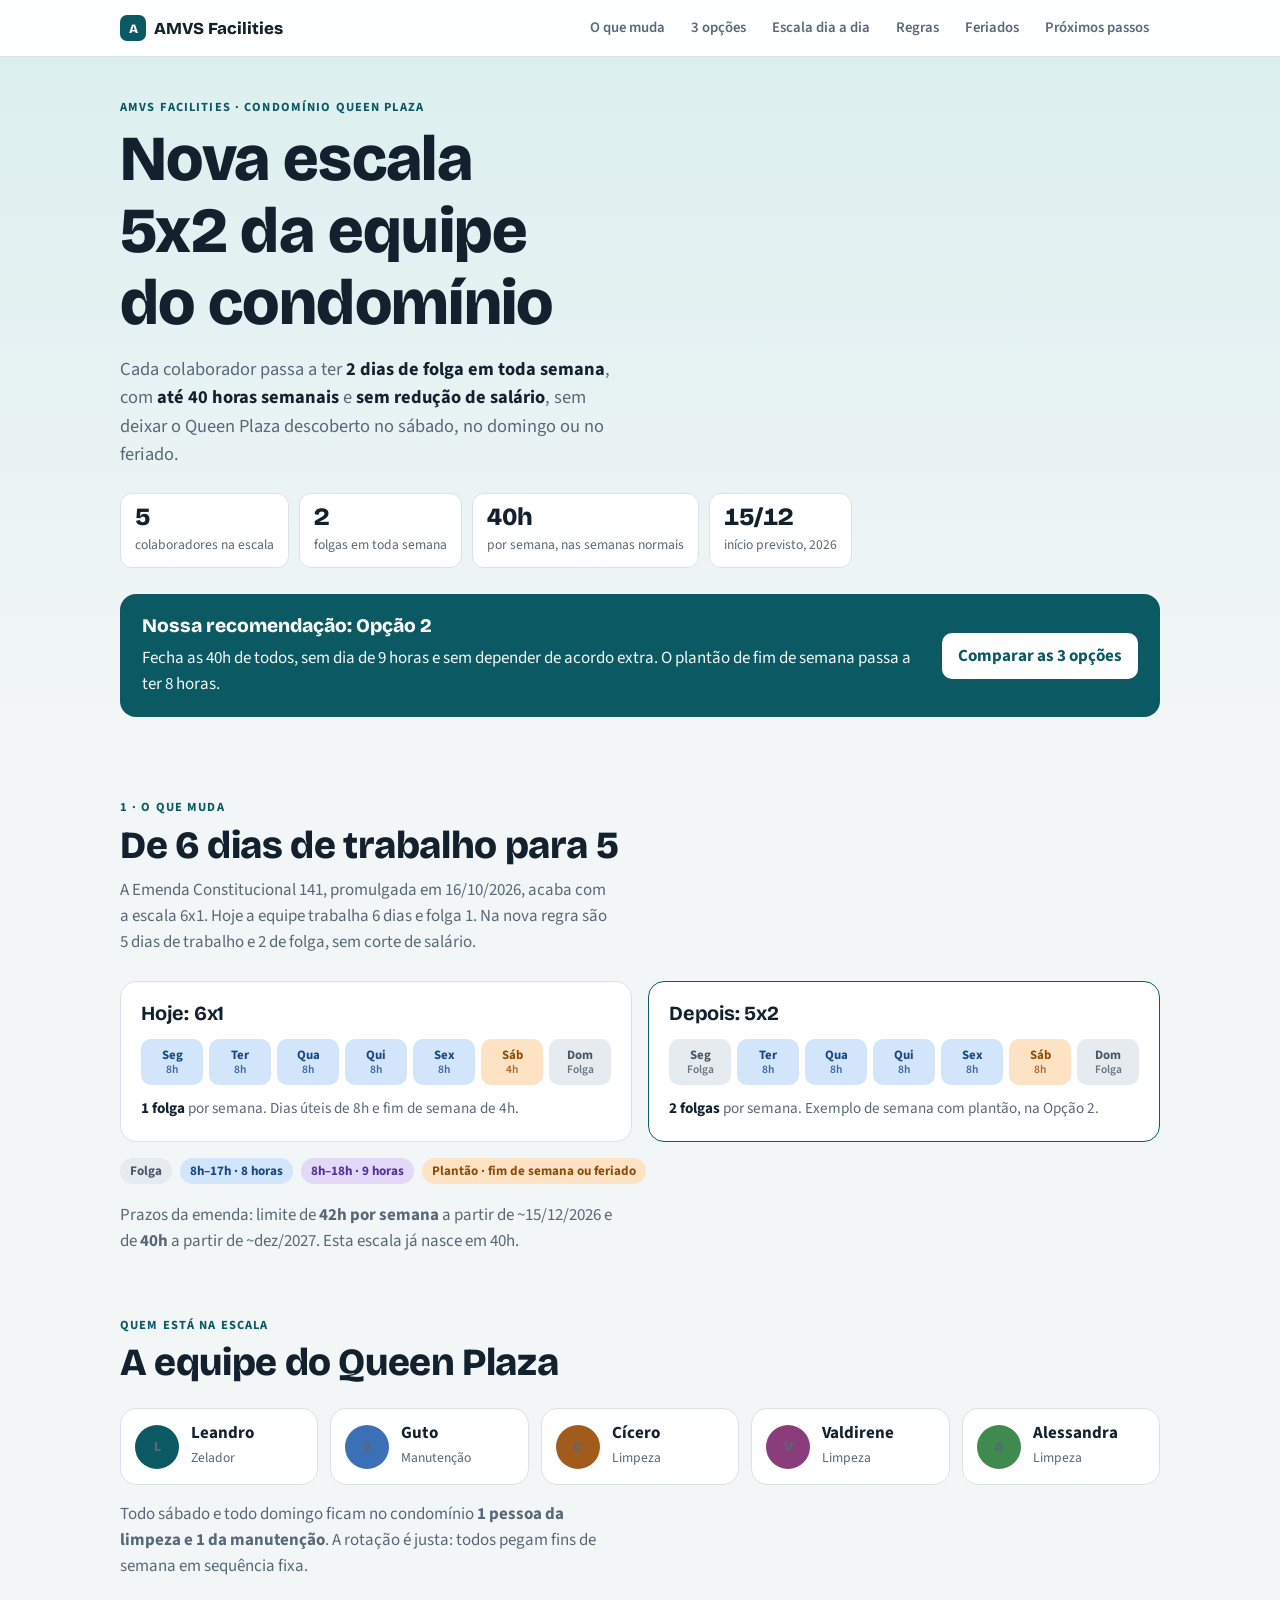
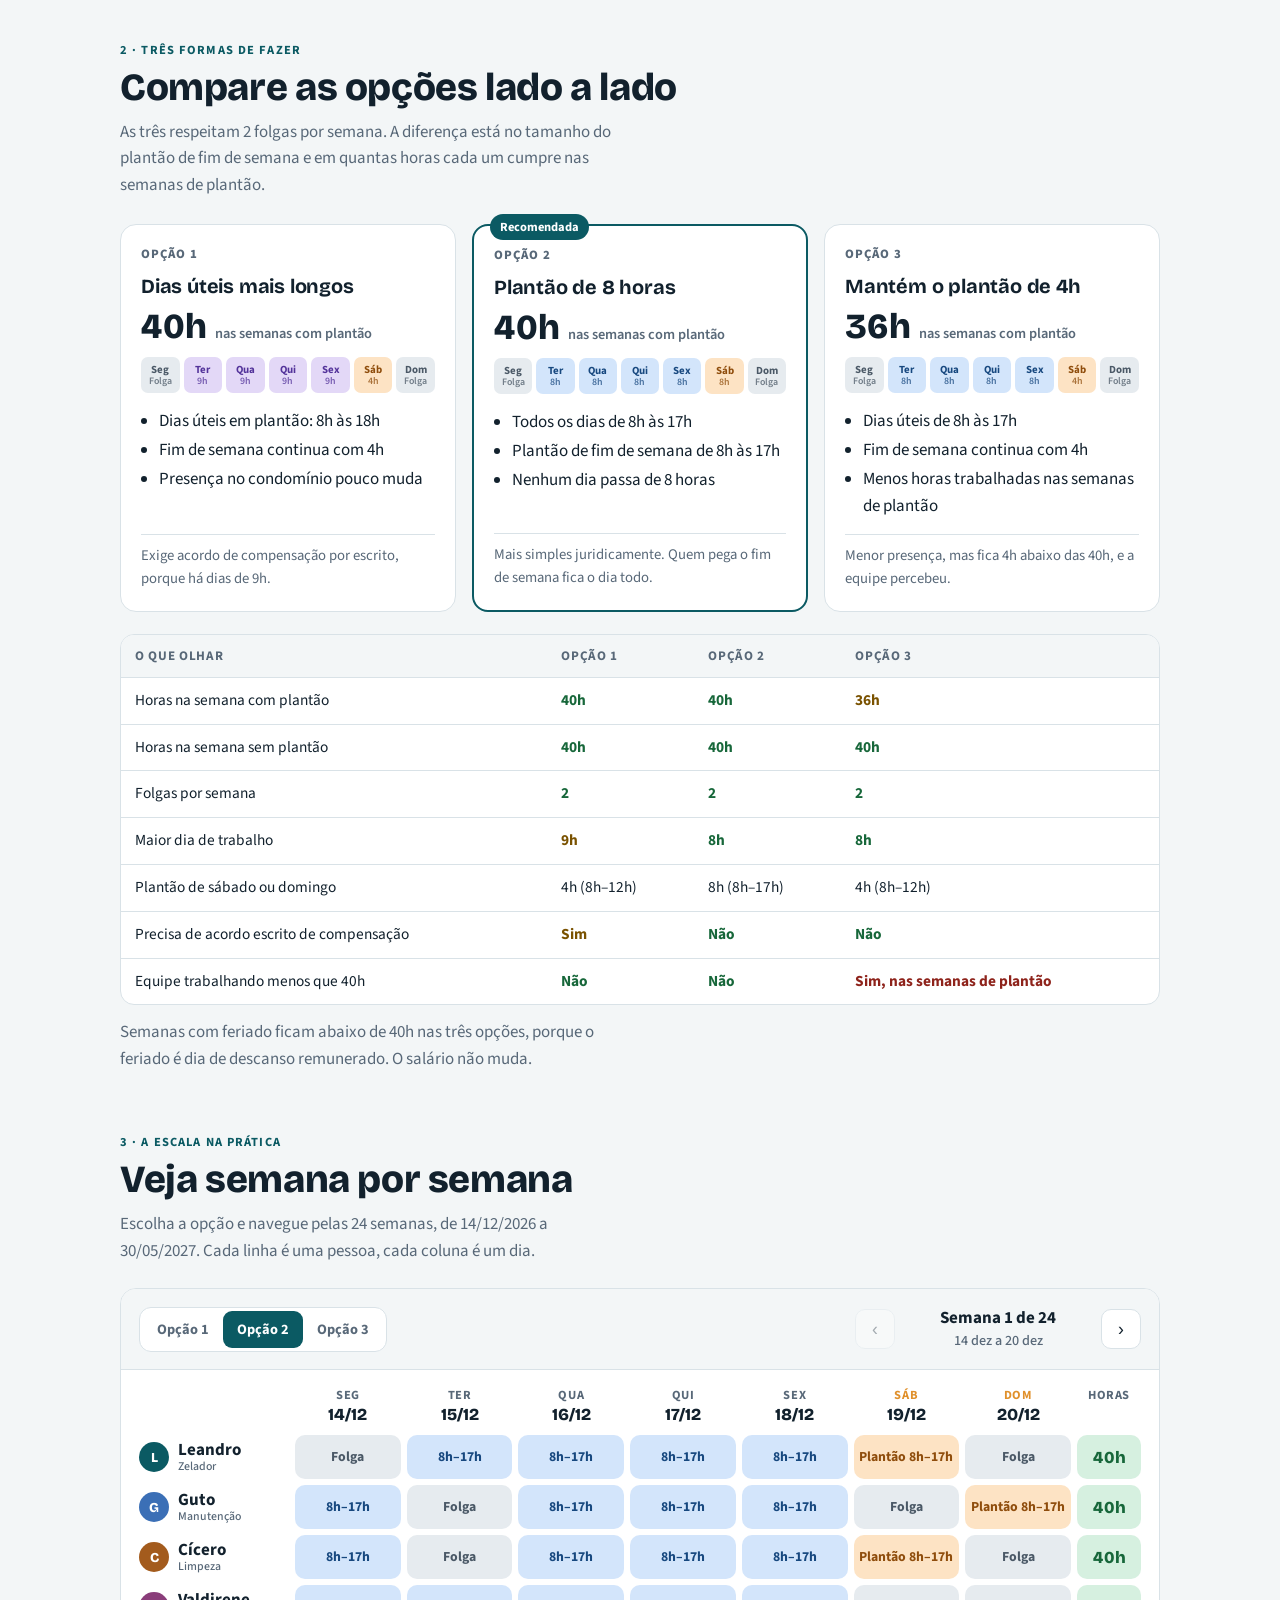
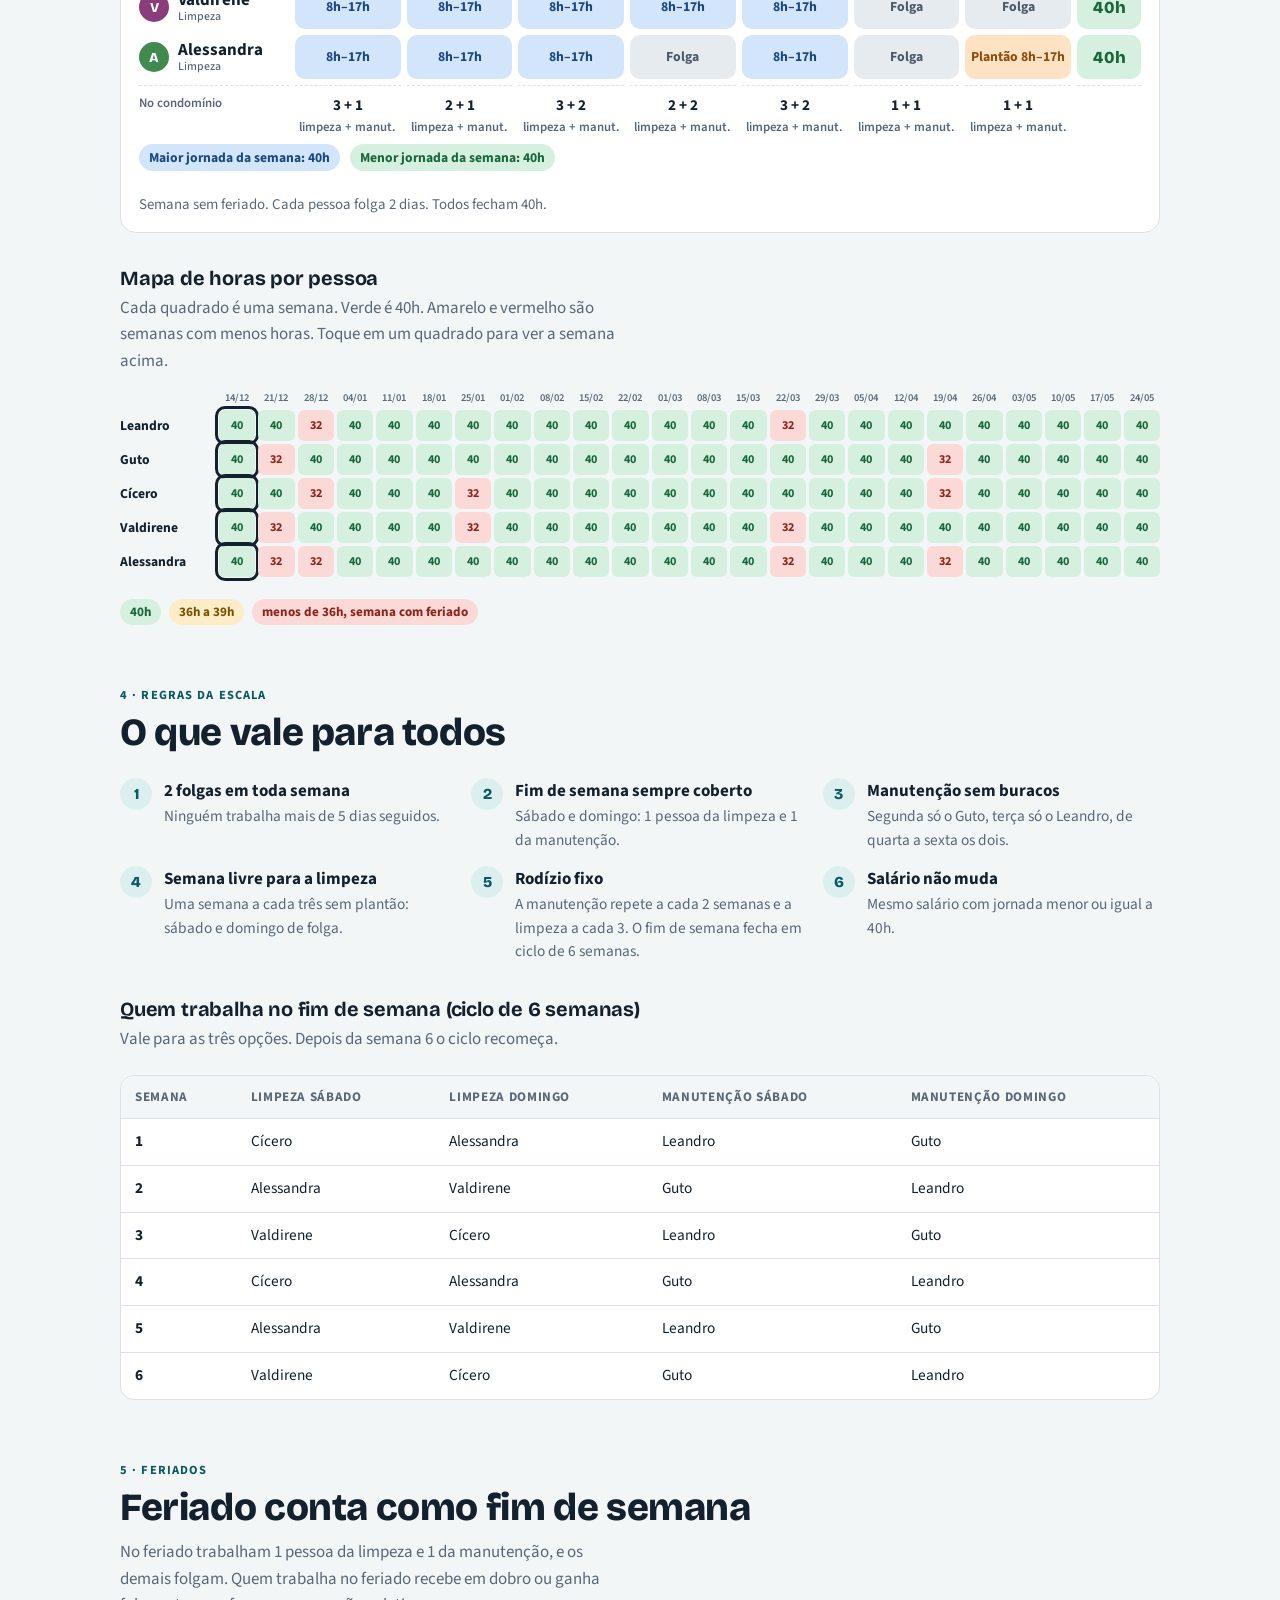
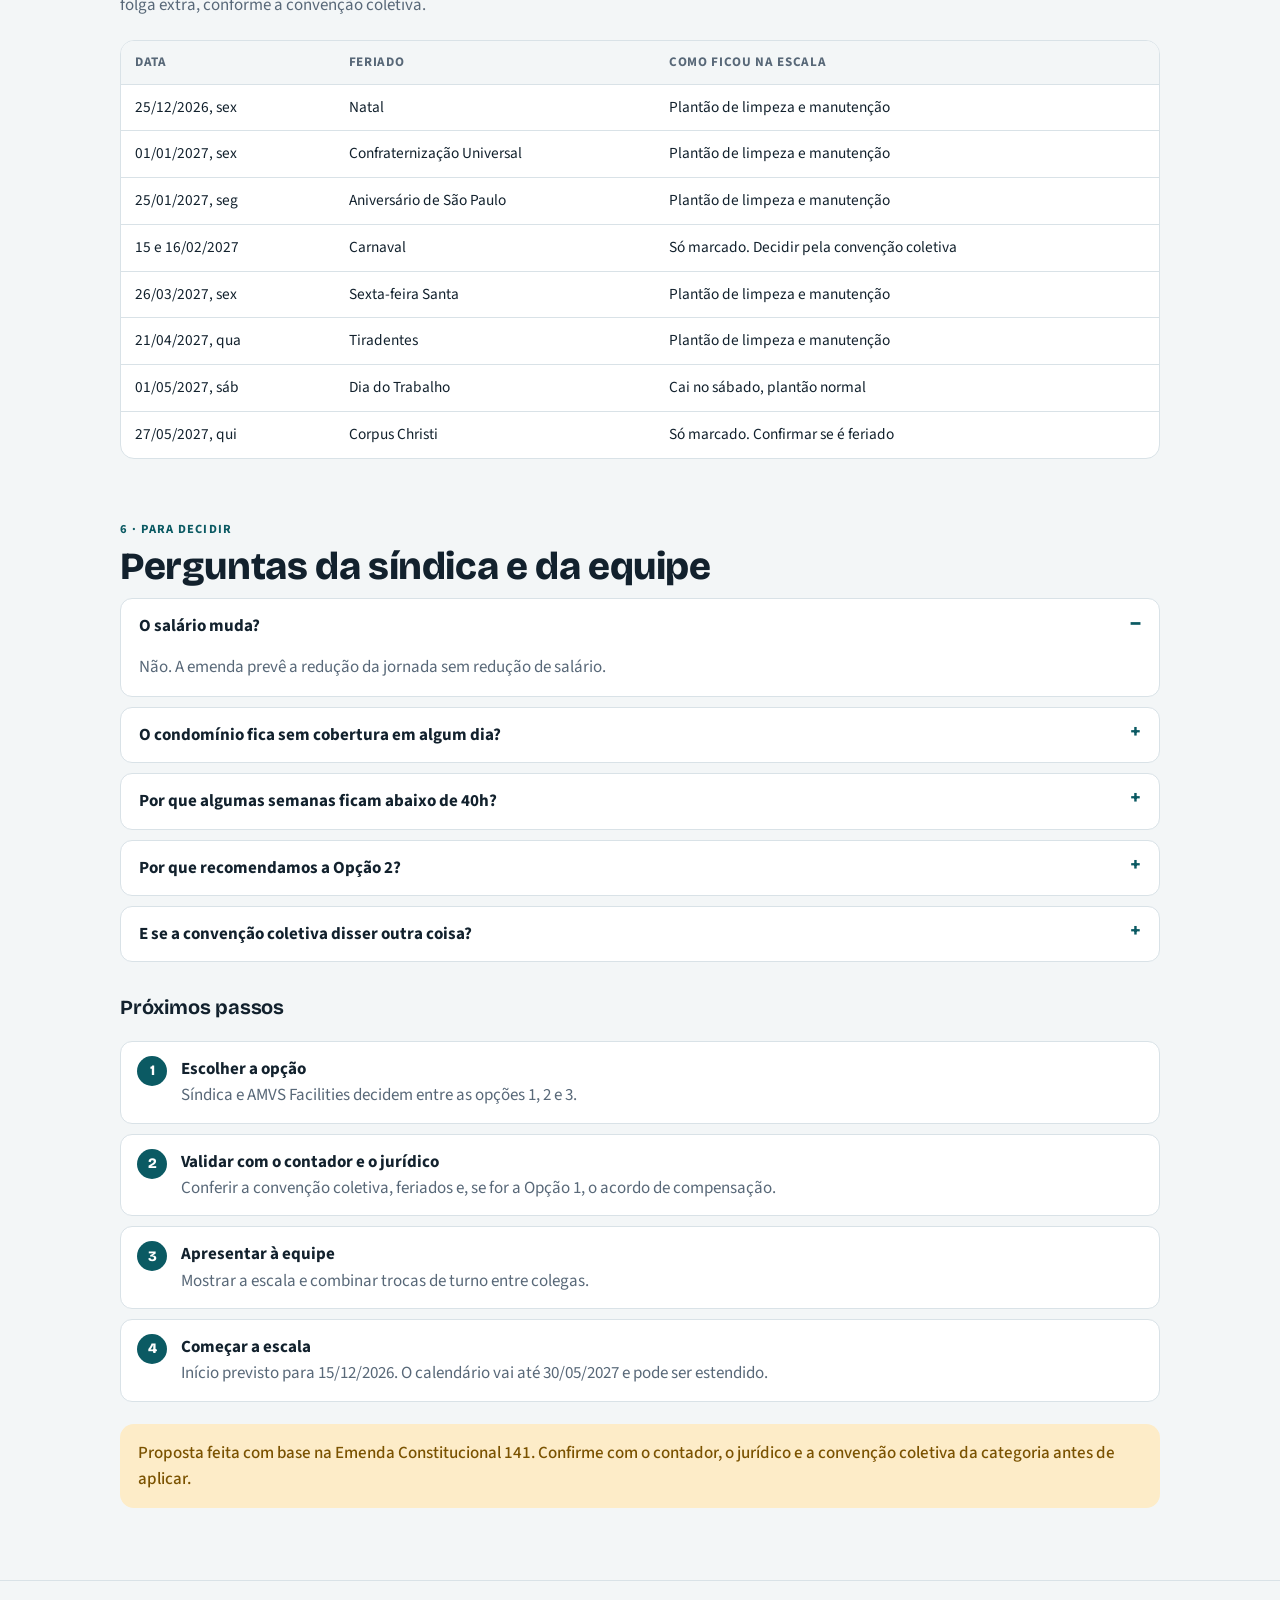
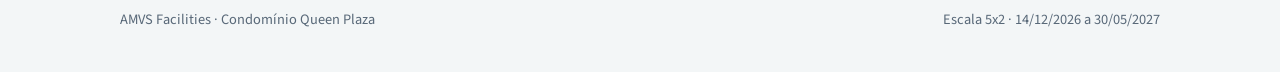
==== index.html @ 16a9b493 "Adiciona site da escala 5x2 do Queen Plaza Site estático com comparativo das 3 opções, calendário se" ====
<!DOCTYPE html>
<html lang="pt-BR">
<head>
<meta charset="utf-8">
<meta name="viewport" content="width=device-width, initial-scale=1">
<title>Escala 5x2 Queen Plaza</title>
<link rel="preconnect" href="https://fonts.googleapis.com">
<link rel="preconnect" href="https://fonts.gstatic.com" crossorigin>
<link href="https://fonts.googleapis.com/css2?family=Bricolage+Grotesque:opsz,wght@12..96,500;12..96,700;12..96,800&family=Source+Sans+3:wght@400;500;600;700&display=swap" rel="stylesheet">
<style>
/* Layout: faixa de navegação fixa, seções em coluna única de leitura (máx. 1080px), explorador de escala em grade rolável. Marca AMVS em verde-petróleo, turnos com cores próprias. */
:root{
  --bg:#f3f6f7; --surface:#ffffff; --ink:#12212d; --muted:#586878; --line:#d9e2e7;
  --brand:#0b5a63; --brand-ink:#ffffff; --brand-soft:#dcefef; --accent:#e0902b;
  --folga-bg:#e6ebef; --folga-fg:#4a5866;
  --n8-bg:#d3e5fb; --n8-fg:#17487f;
  --n9-bg:#e3d8f7; --n9-fg:#53339a;
  --w4-bg:#fde3c4; --w4-fg:#8f4d0c;
  --good-bg:#d6f0e0; --good-fg:#17673a; --warn-bg:#fdecc8; --warn-fg:#7a5200; --bad-bg:#fbd9d6; --bad-fg:#8e231b;
  --font-d:'Bricolage Grotesque',system-ui,sans-serif; --font-b:'Source Sans 3',system-ui,sans-serif;
  color-scheme:light;
}
@media (prefers-color-scheme:dark){:root:not([data-theme="light"]){
  --bg:#0c1820; --surface:#13242e; --ink:#e8f0f3; --muted:#9db0bc; --line:#26404d;
  --brand:#4fb8bf; --brand-ink:#08222a; --brand-soft:#17383f; --accent:#f0a64a;
  --folga-bg:#26343e; --folga-fg:#b4c2cc;
  --n8-bg:#17365a; --n8-fg:#b9d7fb;
  --n9-bg:#35275f; --n9-fg:#d6c8f7;
  --w4-bg:#5a3710; --w4-fg:#fcd9aa;
  --good-bg:#14452b; --good-fg:#a9e6c1; --warn-bg:#55410b; --warn-fg:#fbdf9b; --bad-bg:#5a1e19; --bad-fg:#f8c3be;
  color-scheme:dark;}}
:root[data-theme="dark"]{
  --bg:#0c1820; --surface:#13242e; --ink:#e8f0f3; --muted:#9db0bc; --line:#26404d;
  --brand:#4fb8bf; --brand-ink:#08222a; --brand-soft:#17383f; --accent:#f0a64a;
  --folga-bg:#26343e; --folga-fg:#b4c2cc;
  --n8-bg:#17365a; --n8-fg:#b9d7fb;
  --n9-bg:#35275f; --n9-fg:#d6c8f7;
  --w4-bg:#5a3710; --w4-fg:#fcd9aa;
  --good-bg:#14452b; --good-fg:#a9e6c1; --warn-bg:#55410b; --warn-fg:#fbdf9b; --bad-bg:#5a1e19; --bad-fg:#f8c3be;
  color-scheme:dark;}
*{box-sizing:border-box}
html{scroll-behavior:smooth;scroll-padding-top:64px}
body{margin:0;background:var(--bg);color:var(--ink);font:17px/1.55 var(--font-b);-webkit-text-size-adjust:100%}
h1,h2,h3{font-family:var(--font-d);line-height:1.12;margin:0;text-wrap:balance;letter-spacing:-.01em}
h2{font-size:clamp(1.7rem,4.2vw,2.4rem);font-weight:800}
h3{font-size:1.25rem;font-weight:700}
p{margin:0}
a{color:var(--brand)}
.wrap{max-width:1080px;margin:0 auto;padding:0 20px}
section{padding:56px 0 8px}
.lead{color:var(--muted);max-width:62ch;margin-top:10px;font-size:1.06rem}
.eyebrow{font:700 .78rem/1 var(--font-b);letter-spacing:.09em;text-transform:uppercase;color:var(--brand);margin-bottom:10px}
:focus-visible{outline:3px solid var(--accent);outline-offset:2px;border-radius:6px}

/* nav */
.nav{position:sticky;top:0;z-index:20;background:color-mix(in srgb,var(--surface) 92%,transparent);backdrop-filter:blur(8px);border-bottom:1px solid var(--line)}
.nav .wrap{display:flex;align-items:center;gap:18px;height:56px}
.brand{font:800 1.05rem var(--font-d);white-space:nowrap;display:flex;align-items:center;gap:8px}
.brand i{width:26px;height:26px;border-radius:7px;background:var(--brand);color:var(--brand-ink);display:grid;place-items:center;font:800 .8rem var(--font-d);font-style:normal}
.nav ul{display:flex;gap:4px;list-style:none;margin:0 0 0 auto;padding:0;overflow-x:auto;scrollbar-width:none}
.nav ul::-webkit-scrollbar{display:none}
.nav li a{display:block;padding:8px 11px;border-radius:8px;text-decoration:none;color:var(--muted);font-weight:600;font-size:.92rem;white-space:nowrap}
.nav li a:hover{background:var(--brand-soft);color:var(--brand)}

/* hero */
.hero{padding:44px 0 28px;background:linear-gradient(180deg,var(--brand-soft),transparent)}
.hero h1{font-size:clamp(2.2rem,6.4vw,4rem);font-weight:800;max-width:16ch}
.hero .sub{font-size:1.15rem;color:var(--muted);max-width:56ch;margin-top:16px}
.hero .sub b{color:var(--ink)}
.chips{display:flex;flex-wrap:wrap;gap:10px;margin-top:24px}
.chip{background:var(--surface);border:1px solid var(--line);border-radius:12px;padding:10px 14px;min-width:132px}
.chip b{display:block;font:800 1.55rem/1.1 var(--font-d);font-variant-numeric:tabular-nums}
.chip span{font-size:.85rem;color:var(--muted)}
.reco{margin-top:26px;background:var(--brand);color:var(--brand-ink);border-radius:16px;padding:20px 22px;display:flex;gap:16px;align-items:center;flex-wrap:wrap}
.reco b{font:800 1.2rem var(--font-d)}
.reco p{flex:1 1 280px;opacity:.95}
.reco a{background:var(--brand-ink);color:var(--brand);text-decoration:none;font-weight:700;padding:10px 16px;border-radius:10px}

/* cards & pills */
.card{background:var(--surface);border:1px solid var(--line);border-radius:16px;padding:20px}
.pill{display:inline-flex;align-items:center;gap:6px;border-radius:999px;padding:3px 10px;font-weight:700;font-size:.82rem;white-space:nowrap}
.s-folga{background:var(--folga-bg);color:var(--folga-fg)}
.s-n8{background:var(--n8-bg);color:var(--n8-fg)}
.s-n9{background:var(--n9-bg);color:var(--n9-fg)}
.s-w4{background:var(--w4-bg);color:var(--w4-fg)}
.legend{display:flex;flex-wrap:wrap;gap:8px;margin-top:16px}

/* before / after */
.ba{display:grid;grid-template-columns:1fr 1fr;gap:16px;margin-top:26px}
.week{display:grid;grid-template-columns:repeat(7,1fr);gap:6px;margin-top:14px}
.day{border-radius:10px;padding:8px 2px;text-align:center;font-size:.8rem;font-weight:700;line-height:1.25}
.day small{display:block;font-weight:600;opacity:.8;font-size:.72rem}
.ba .total{margin-top:12px;color:var(--muted);font-size:.95rem}
.ba .total b{color:var(--ink)}

/* team */
.team{display:grid;grid-template-columns:repeat(auto-fit,minmax(170px,1fr));gap:12px;margin-top:24px}
.person{display:flex;gap:12px;align-items:center;padding:14px}
.av{width:44px;height:44px;border-radius:50%;display:grid;place-items:center;font:800 1.1rem var(--font-d);color:#fff;flex:none}
.person b{display:block;line-height:1.2}
.person span{font-size:.85rem;color:var(--muted)}

/* options */
.opts{display:grid;grid-template-columns:repeat(3,1fr);gap:16px;margin-top:26px}
.opt{display:flex;flex-direction:column;gap:12px;position:relative}
.opt.rec{border:2px solid var(--brand)}
.tag{position:absolute;top:-12px;left:16px;background:var(--brand);color:var(--brand-ink);font:700 .78rem var(--font-b);padding:4px 10px;border-radius:999px}
.opt .num{font:800 .8rem var(--font-b);color:var(--muted);letter-spacing:.08em;text-transform:uppercase}
.opt .hrs{font:800 2.2rem/1 var(--font-d);font-variant-numeric:tabular-nums}
.opt .hrs small{font:600 .9rem var(--font-b);color:var(--muted)}
.mini{display:grid;grid-template-columns:repeat(7,1fr);gap:4px}
.mini div{border-radius:7px;padding:6px 0 5px;text-align:center;font-size:.68rem;font-weight:700;line-height:1.2}
.mini small{display:block;font-size:.62rem;opacity:.75;font-weight:600}
.opt ul{margin:0;padding-left:18px;color:var(--ink)}
.opt li{margin:3px 0}
.opt .why{color:var(--muted);font-size:.92rem;margin-top:auto;border-top:1px solid var(--line);padding-top:10px}
.tablewrap{overflow-x:auto;margin-top:22px;border:1px solid var(--line);border-radius:14px;background:var(--surface)}
table{border-collapse:collapse;width:100%;min-width:640px;font-size:.96rem}
th,td{padding:11px 14px;text-align:left;border-bottom:1px solid var(--line);vertical-align:top}
tr:last-child td{border-bottom:0}
th{font-size:.82rem;text-transform:uppercase;letter-spacing:.05em;color:var(--muted);background:var(--bg)}
td.y{color:var(--good-fg);font-weight:700}
td.n{color:var(--bad-fg);font-weight:700}
td.w{color:var(--warn-fg);font-weight:700}

/* explorer */
.explorer{margin-top:24px;padding:0;overflow:hidden}
.ex-head{display:flex;flex-wrap:wrap;gap:14px;align-items:center;padding:16px 18px;border-bottom:1px solid var(--line);background:var(--bg)}
.seg{display:inline-flex;background:var(--surface);border:1px solid var(--line);border-radius:12px;padding:3px}
.seg button{font:700 .9rem var(--font-b);border:0;background:transparent;color:var(--muted);padding:8px 14px;border-radius:9px;cursor:pointer}
.seg button[aria-pressed="true"]{background:var(--brand);color:var(--brand-ink)}
.weeknav{display:flex;align-items:center;gap:8px;margin-left:auto}
.weeknav button{width:40px;height:40px;border-radius:10px;border:1px solid var(--line);background:var(--surface);color:var(--ink);font-size:1.1rem;cursor:pointer}
.weeknav button:disabled{opacity:.35;cursor:default}
.weeknav .wl{min-width:190px;text-align:center;font-weight:700;font-variant-numeric:tabular-nums}
.weeknav .wl small{display:block;font-weight:500;color:var(--muted)}
.gridscroll{overflow-x:auto;padding:16px 18px 6px}
.sched{display:grid;grid-template-columns:150px repeat(7,minmax(86px,1fr)) 64px;gap:6px;min-width:860px;align-items:stretch}
.sched .hd{font:700 .78rem var(--font-b);color:var(--muted);text-align:center;text-transform:uppercase;letter-spacing:.05em;padding-bottom:4px}
.sched .hd b{display:block;font:800 1.05rem var(--font-d);color:var(--ink);letter-spacing:0;text-transform:none}
.sched .hd.we{color:var(--accent)}
.sched .nm{display:flex;align-items:center;gap:9px;font-weight:700;line-height:1.15}
.sched .nm .av{width:30px;height:30px;font-size:.85rem}
.sched .nm small{display:block;font-weight:500;color:var(--muted);font-size:.74rem}
.cell{border-radius:10px;display:grid;place-items:center;padding:9px 4px;font-weight:700;font-size:.86rem;text-align:center;min-height:44px}
.cell small{display:block;font-weight:600;opacity:.8;font-size:.7rem}
.tot{display:grid;place-items:center;border-radius:10px;font:800 1.05rem var(--font-d);font-variant-numeric:tabular-nums}
.tot.ok{background:var(--good-bg);color:var(--good-fg)}
.tot.mid{background:var(--warn-bg);color:var(--warn-fg)}
.tot.low{background:var(--bad-bg);color:var(--bad-fg)}
.sched .cov{font-size:.8rem;color:var(--muted);text-align:center;font-weight:600;border-top:1px dashed var(--line);padding-top:8px}
.sched .cov b{display:block;color:var(--ink);font-size:.95rem}
.ex-note{padding:6px 18px 16px;color:var(--muted);font-size:.93rem;min-height:44px}
.ex-note b{color:var(--ink)}
.ex-sum{display:flex;flex-wrap:wrap;gap:10px;padding:0 18px 16px}
.ex-sum .pill{font-size:.85rem}

/* heatmap */
.heat{overflow-x:auto;margin-top:18px;padding-bottom:6px}
.hm{display:grid;grid-template-columns:96px repeat(24,minmax(30px,1fr));gap:3px;min-width:860px}
.hm .l{font-weight:700;font-size:.85rem;display:flex;align-items:center}
.hm .wk{font-size:.66rem;color:var(--muted);text-align:center;font-weight:600;line-height:1.1;padding-bottom:3px}
.hm button{border:0;border-radius:6px;padding:7px 0;font:700 .76rem var(--font-b);font-variant-numeric:tabular-nums;cursor:pointer}
.hm button.sel{outline:3px solid var(--ink);outline-offset:1px}
.hm .ok{background:var(--good-bg);color:var(--good-fg)}
.hm .mid{background:var(--warn-bg);color:var(--warn-fg)}
.hm .low{background:var(--bad-bg);color:var(--bad-fg)}

/* weekend rotation */
.rot{display:grid;grid-template-columns:repeat(auto-fit,minmax(260px,1fr));gap:16px;margin-top:24px}
.rules{display:grid;grid-template-columns:repeat(auto-fit,minmax(250px,1fr));gap:14px;margin-top:24px}
.rule{display:flex;gap:12px}
.rule .n{flex:none;width:32px;height:32px;border-radius:50%;background:var(--brand-soft);color:var(--brand);display:grid;place-items:center;font:800 .95rem var(--font-d)}
.rule p{color:var(--muted);font-size:.96rem}
.rule b{display:block;color:var(--ink)}

/* faq */
details{background:var(--surface);border:1px solid var(--line);border-radius:12px;padding:0;margin-top:10px}
summary{cursor:pointer;font-weight:700;padding:14px 18px;list-style:none;display:flex;justify-content:space-between;gap:12px}
summary::after{content:'+';font:700 1.3rem/1 var(--font-d);color:var(--brand)}
details[open] summary::after{content:'–'}
details p{padding:0 18px 16px;color:var(--muted)}
.steps{counter-reset:s;display:grid;gap:10px;margin-top:22px;padding:0;list-style:none}
.steps li{counter-increment:s;display:flex;gap:14px;align-items:flex-start;background:var(--surface);border:1px solid var(--line);border-radius:12px;padding:14px 16px}
.steps li::before{content:counter(s);flex:none;width:30px;height:30px;border-radius:50%;background:var(--brand);color:var(--brand-ink);display:grid;place-items:center;font:800 .9rem var(--font-d)}
.warnbox{margin-top:22px;background:var(--warn-bg);color:var(--warn-fg);border-radius:14px;padding:16px 18px;font-weight:500}
footer{margin-top:64px;padding:28px 0 40px;border-top:1px solid var(--line);color:var(--muted);font-size:.9rem}
footer .wrap{display:flex;justify-content:space-between;gap:12px;flex-wrap:wrap}

@media (max-width:820px){
  .opts{grid-template-columns:1fr}
  .ba{grid-template-columns:1fr}
  .weeknav{margin-left:0;width:100%;justify-content:space-between}
  .nav ul{margin-left:0}
  .brand span{display:none}
}
@media (prefers-reduced-motion:reduce){html{scroll-behavior:auto}}
</style>
</head>
<body>

<nav class="nav" aria-label="Seções">
  <div class="wrap">
    <div class="brand"><i>A</i><span>AMVS Facilities</span></div>
    <ul>
      <li><a href="#mudanca">O que muda</a></li>
      <li><a href="#opcoes">3 opções</a></li>
      <li><a href="#escala">Escala dia a dia</a></li>
      <li><a href="#regras">Regras</a></li>
      <li><a href="#feriados">Feriados</a></li>
      <li><a href="#proximos">Próximos passos</a></li>
    </ul>
  </div>
</nav>

<header class="hero">
  <div class="wrap">
    <div class="eyebrow">AMVS Facilities · Condomínio Queen Plaza</div>
    <h1>Nova escala 5x2 da equipe do condomínio</h1>
    <p class="sub">Cada colaborador passa a ter <b>2 dias de folga em toda semana</b>, com <b>até 40 horas semanais</b> e <b>sem redução de salário</b>, sem deixar o Queen Plaza descoberto no sábado, no domingo ou no feriado.</p>
    <div class="chips">
      <div class="chip"><b>5</b><span>colaboradores na escala</span></div>
      <div class="chip"><b>2</b><span>folgas em toda semana</span></div>
      <div class="chip"><b>40h</b><span>por semana, nas semanas normais</span></div>
      <div class="chip"><b>15/12</b><span>início previsto, 2026</span></div>
    </div>
    <div class="reco">
      <div style="flex:1 1 300px"><b>Nossa recomendação: Opção 2</b>
      <p style="margin-top:4px">Fecha as 40h de todos, sem dia de 9 horas e sem depender de acordo extra. O plantão de fim de semana passa a ter 8 horas.</p></div>
      <a href="#opcoes">Comparar as 3 opções</a>
    </div>
  </div>
</header>

<main>
<section id="mudanca">
  <div class="wrap">
    <div class="eyebrow">1 · O que muda</div>
    <h2>De 6 dias de trabalho para 5</h2>
    <p class="lead">A Emenda Constitucional 141, promulgada em 16/10/2026, acaba com a escala 6x1. Hoje a equipe trabalha 6 dias e folga 1. Na nova regra são 5 dias de trabalho e 2 de folga, sem corte de salário.</p>
    <div class="ba">
      <div class="card">
        <h3>Hoje: 6x1</h3>
        <div class="week" id="weekBefore"></div>
        <p class="total"><b>1 folga</b> por semana. Dias úteis de 8h e fim de semana de 4h.</p>
      </div>
      <div class="card" style="border-color:var(--brand)">
        <h3>Depois: 5x2</h3>
        <div class="week" id="weekAfter"></div>
        <p class="total"><b>2 folgas</b> por semana. Exemplo de semana com plantão, na Opção 2.</p>
      </div>
    </div>
    <div class="legend">
      <span class="pill s-folga">Folga</span>
      <span class="pill s-n8">8h–17h · 8 horas</span>
      <span class="pill s-n9">8h–18h · 9 horas</span>
      <span class="pill s-w4">Plantão · fim de semana ou feriado</span>
    </div>
    <p class="lead" style="margin-top:18px">Prazos da emenda: limite de <b>42h por semana</b> a partir de ~15/12/2026 e de <b>40h</b> a partir de ~dez/2027. Esta escala já nasce em 40h.</p>
  </div>
</section>

<section id="equipe">
  <div class="wrap">
    <div class="eyebrow">Quem está na escala</div>
    <h2>A equipe do Queen Plaza</h2>
    <div class="team" id="team"></div>
    <p class="lead" style="margin-top:16px">Todo sábado e todo domingo ficam no condomínio <b>1 pessoa da limpeza e 1 da manutenção</b>. A rotação é justa: todos pegam fins de semana em sequência fixa.</p>
  </div>
</section>

<section id="opcoes">
  <div class="wrap">
    <div class="eyebrow">2 · Três formas de fazer</div>
    <h2>Compare as opções lado a lado</h2>
    <p class="lead">As três respeitam 2 folgas por semana. A diferença está no tamanho do plantão de fim de semana e em quantas horas cada um cumpre nas semanas de plantão.</p>

    <div class="opts">
      <article class="card opt">
        <span class="num">Opção 1</span>
        <h3>Dias úteis mais longos</h3>
        <div class="hrs">40h <small>nas semanas com plantão</small></div>
        <div class="mini" aria-label="Exemplo de semana, Leandro">
          <div class="s-folga">Seg<small>Folga</small></div>
          <div class="s-n9">Ter<small>9h</small></div><div class="s-n9">Qua<small>9h</small></div><div class="s-n9">Qui<small>9h</small></div><div class="s-n9">Sex<small>9h</small></div>
          <div class="s-w4">Sáb<small>4h</small></div><div class="s-folga">Dom<small>Folga</small></div>
        </div>
        <ul>
          <li>Dias úteis em plantão: 8h às 18h</li>
          <li>Fim de semana continua com 4h</li>
          <li>Presença no condomínio pouco muda</li>
        </ul>
        <p class="why">Exige acordo de compensação por escrito, porque há dias de 9h.</p>
      </article>

      <article class="card opt rec">
        <span class="tag">Recomendada</span>
        <span class="num">Opção 2</span>
        <h3>Plantão de 8 horas</h3>
        <div class="hrs">40h <small>nas semanas com plantão</small></div>
        <div class="mini" aria-label="Exemplo de semana, Leandro">
          <div class="s-folga">Seg<small>Folga</small></div>
          <div class="s-n8">Ter<small>8h</small></div><div class="s-n8">Qua<small>8h</small></div><div class="s-n8">Qui<small>8h</small></div><div class="s-n8">Sex<small>8h</small></div>
          <div class="s-w4">Sáb<small>8h</small></div><div class="s-folga">Dom<small>Folga</small></div>
        </div>
        <ul>
          <li>Todos os dias de 8h às 17h</li>
          <li>Plantão de fim de semana de 8h às 17h</li>
          <li>Nenhum dia passa de 8 horas</li>
        </ul>
        <p class="why">Mais simples juridicamente. Quem pega o fim de semana fica o dia todo.</p>
      </article>

      <article class="card opt">
        <span class="num">Opção 3</span>
        <h3>Mantém o plantão de 4h</h3>
        <div class="hrs">36h <small>nas semanas com plantão</small></div>
        <div class="mini" aria-label="Exemplo de semana, Leandro">
          <div class="s-folga">Seg<small>Folga</small></div>
          <div class="s-n8">Ter<small>8h</small></div><div class="s-n8">Qua<small>8h</small></div><div class="s-n8">Qui<small>8h</small></div><div class="s-n8">Sex<small>8h</small></div>
          <div class="s-w4">Sáb<small>4h</small></div><div class="s-folga">Dom<small>Folga</small></div>
        </div>
        <ul>
          <li>Dias úteis de 8h às 17h</li>
          <li>Fim de semana continua com 4h</li>
          <li>Menos horas trabalhadas nas semanas de plantão</li>
        </ul>
        <p class="why">Menor presença, mas fica 4h abaixo das 40h, e a equipe percebeu.</p>
      </article>
    </div>

    <div class="tablewrap">
      <table>
        <thead><tr><th>O que olhar</th><th>Opção 1</th><th>Opção 2</th><th>Opção 3</th></tr></thead>
        <tbody>
          <tr><td>Horas na semana com plantão</td><td class="y">40h</td><td class="y">40h</td><td class="w">36h</td></tr>
          <tr><td>Horas na semana sem plantão</td><td class="y">40h</td><td class="y">40h</td><td class="y">40h</td></tr>
          <tr><td>Folgas por semana</td><td class="y">2</td><td class="y">2</td><td class="y">2</td></tr>
          <tr><td>Maior dia de trabalho</td><td class="w">9h</td><td class="y">8h</td><td class="y">8h</td></tr>
          <tr><td>Plantão de sábado ou domingo</td><td>4h (8h–12h)</td><td>8h (8h–17h)</td><td>4h (8h–12h)</td></tr>
          <tr><td>Precisa de acordo escrito de compensação</td><td class="w">Sim</td><td class="y">Não</td><td class="y">Não</td></tr>
          <tr><td>Equipe trabalhando menos que 40h</td><td class="y">Não</td><td class="y">Não</td><td class="n">Sim, nas semanas de plantão</td></tr>
        </tbody>
      </table>
    </div>
    <p class="lead" style="margin-top:14px">Semanas com feriado ficam abaixo de 40h nas três opções, porque o feriado é dia de descanso remunerado. O salário não muda.</p>
  </div>
</section>

<section id="escala">
  <div class="wrap">
    <div class="eyebrow">3 · A escala na prática</div>
    <h2>Veja semana por semana</h2>
    <p class="lead">Escolha a opção e navegue pelas 24 semanas, de 14/12/2026 a 30/05/2027. Cada linha é uma pessoa, cada coluna é um dia.</p>

    <div class="card explorer">
      <div class="ex-head">
        <div class="seg" role="group" aria-label="Opção">
          <button type="button" data-opt="1" aria-pressed="false">Opção 1</button>
          <button type="button" data-opt="2" aria-pressed="true">Opção 2</button>
          <button type="button" data-opt="3" aria-pressed="false">Opção 3</button>
        </div>
        <div class="weeknav">
          <button type="button" id="prev" aria-label="Semana anterior">‹</button>
          <div class="wl" id="wl" aria-live="polite"></div>
          <button type="button" id="next" aria-label="Próxima semana">›</button>
        </div>
      </div>
      <div class="gridscroll"><div class="sched" id="sched"></div></div>
      <div class="ex-sum" id="exsum"></div>
      <div class="ex-note" id="exnote"></div>
    </div>

    <h3 style="margin-top:34px">Mapa de horas por pessoa</h3>
    <p class="lead" style="margin-top:6px">Cada quadrado é uma semana. Verde é 40h. Amarelo e vermelho são semanas com menos horas. Toque em um quadrado para ver a semana acima.</p>
    <div class="heat"><div class="hm" id="hm"></div></div>
    <div class="legend">
      <span class="pill" style="background:var(--good-bg);color:var(--good-fg)">40h</span>
      <span class="pill" style="background:var(--warn-bg);color:var(--warn-fg)">36h a 39h</span>
      <span class="pill" style="background:var(--bad-bg);color:var(--bad-fg)">menos de 36h, semana com feriado</span>
    </div>
  </div>
</section>

<section id="regras">
  <div class="wrap">
    <div class="eyebrow">4 · Regras da escala</div>
    <h2>O que vale para todos</h2>
    <div class="rules">
      <div class="rule"><div class="n">1</div><div><b>2 folgas em toda semana</b><p>Ninguém trabalha mais de 5 dias seguidos.</p></div></div>
      <div class="rule"><div class="n">2</div><div><b>Fim de semana sempre coberto</b><p>Sábado e domingo: 1 pessoa da limpeza e 1 da manutenção.</p></div></div>
      <div class="rule"><div class="n">3</div><div><b>Manutenção sem buracos</b><p>Segunda só o Guto, terça só o Leandro, de quarta a sexta os dois.</p></div></div>
      <div class="rule"><div class="n">4</div><div><b>Semana livre para a limpeza</b><p>Uma semana a cada três sem plantão: sábado e domingo de folga.</p></div></div>
      <div class="rule"><div class="n">5</div><div><b>Rodízio fixo</b><p>A manutenção repete a cada 2 semanas e a limpeza a cada 3. O fim de semana fecha em ciclo de 6 semanas.</p></div></div>
      <div class="rule"><div class="n">6</div><div><b>Salário não muda</b><p>Mesmo salário com jornada menor ou igual a 40h.</p></div></div>
    </div>
    <h3 style="margin-top:34px">Quem trabalha no fim de semana (ciclo de 6 semanas)</h3>
    <p class="lead" style="margin-top:6px">Vale para as três opções. Depois da semana 6 o ciclo recomeça.</p>
    <div class="tablewrap">
      <table>
        <thead><tr><th>Semana</th><th>Limpeza sábado</th><th>Limpeza domingo</th><th>Manutenção sábado</th><th>Manutenção domingo</th></tr></thead>
        <tbody id="rotbody"></tbody>
      </table>
    </div>
  </div>
</section>

<section id="feriados">
  <div class="wrap">
    <div class="eyebrow">5 · Feriados</div>
    <h2>Feriado conta como fim de semana</h2>
    <p class="lead">No feriado trabalham 1 pessoa da limpeza e 1 da manutenção, e os demais folgam. Quem trabalha no feriado recebe em dobro ou ganha folga extra, conforme a convenção coletiva.</p>
    <div class="tablewrap">
      <table>
        <thead><tr><th>Data</th><th>Feriado</th><th>Como ficou na escala</th></tr></thead>
        <tbody>
          <tr><td>25/12/2026, sex</td><td>Natal</td><td>Plantão de limpeza e manutenção</td></tr>
          <tr><td>01/01/2027, sex</td><td>Confraternização Universal</td><td>Plantão de limpeza e manutenção</td></tr>
          <tr><td>25/01/2027, seg</td><td>Aniversário de São Paulo</td><td>Plantão de limpeza e manutenção</td></tr>
          <tr><td>15 e 16/02/2027</td><td>Carnaval</td><td>Só marcado. Decidir pela convenção coletiva</td></tr>
          <tr><td>26/03/2027, sex</td><td>Sexta-feira Santa</td><td>Plantão de limpeza e manutenção</td></tr>
          <tr><td>21/04/2027, qua</td><td>Tiradentes</td><td>Plantão de limpeza e manutenção</td></tr>
          <tr><td>01/05/2027, sáb</td><td>Dia do Trabalho</td><td>Cai no sábado, plantão normal</td></tr>
          <tr><td>27/05/2027, qui</td><td>Corpus Christi</td><td>Só marcado. Confirmar se é feriado</td></tr>
        </tbody>
      </table>
    </div>
  </div>
</section>

<section id="proximos">
  <div class="wrap">
    <div class="eyebrow">6 · Para decidir</div>
    <h2>Perguntas da síndica e da equipe</h2>
    <details open><summary>O salário muda?</summary><p>Não. A emenda prevê a redução da jornada sem redução de salário.</p></details>
    <details><summary>O condomínio fica sem cobertura em algum dia?</summary><p>Não. Em todas as semanas há 1 pessoa da limpeza e 1 da manutenção no sábado e no domingo, e a manutenção tem pelo menos 1 pessoa de segunda a sexta. A tabela "Escala dia a dia" mostra a cobertura de cada dia.</p></details>
    <details><summary>Por que algumas semanas ficam abaixo de 40h?</summary><p>São semanas com feriado. O feriado é um dia de descanso remunerado, então a pessoa recebe como se tivesse trabalhado, mesmo com menos horas na semana.</p></details>
    <details><summary>Por que recomendamos a Opção 2?</summary><p>Porque entrega 40h para todos, sem nenhum dia acima de 8 horas e sem precisar de acordo de compensação. O ponto de atenção é o plantão de fim de semana mais longo.</p></details>
    <details><summary>E se a convenção coletiva disser outra coisa?</summary><p>A convenção prevalece. Se ela tratar de compensação, intervalo ou pagamento de feriado de forma diferente, ajustamos a escala antes de começar.</p></details>

    <h3 style="margin-top:34px">Próximos passos</h3>
    <ol class="steps">
      <li><div><b>Escolher a opção</b><br><span style="color:var(--muted)">Síndica e AMVS Facilities decidem entre as opções 1, 2 e 3.</span></div></li>
      <li><div><b>Validar com o contador e o jurídico</b><br><span style="color:var(--muted)">Conferir a convenção coletiva, feriados e, se for a Opção 1, o acordo de compensação.</span></div></li>
      <li><div><b>Apresentar à equipe</b><br><span style="color:var(--muted)">Mostrar a escala e combinar trocas de turno entre colegas.</span></div></li>
      <li><div><b>Começar a escala</b><br><span style="color:var(--muted)">Início previsto para 15/12/2026. O calendário vai até 30/05/2027 e pode ser estendido.</span></div></li>
    </ol>
    <div class="warnbox">Proposta feita com base na Emenda Constitucional 141. Confirme com o contador, o jurídico e a convenção coletiva da categoria antes de aplicar.</div>
  </div>
</section>
</main>

<footer>
  <div class="wrap">
    <span>AMVS Facilities · Condomínio Queen Plaza</span>
    <span>Escala 5x2 · 14/12/2026 a 30/05/2027</span>
  </div>
</footer>

<script>
const DATA = {"1":[["2026-12-14","Seg","Folga","8h–18h","8h–18h","8h–17h","8h–18h",null],["2026-12-15","Ter","8h–18h","Folga","Folga","8h–17h","8h–18h",null],["2026-12-16","Qua","8h–18h","8h–18h","8h–18h","8h–17h","8h–18h",null],["2026-12-17","Qui","8h–18h","8h–18h","8h–18h","8h–17h","Folga",null],["2026-12-18","Sex","8h–18h","8h–18h","8h–18h","8h–17h","8h–18h",null],["2026-12-19","Sáb","8h–12h","Folga","8h–12h","Folga","Folga",null],["2026-12-20","Dom","Folga","8h–12h","Folga","Folga","8h–12h",null],["2026-12-21","Seg","Folga","8h–18h","8h–17h","8h–18h","8h–18h",null],["2026-12-22","Ter","8h–18h","Folga","8h–17h","8h–18h","8h–18h",null],["2026-12-23","Qua","8h–18h","8h–18h","8h–17h","Folga","8h–18h",null],["2026-12-24","Qui","8h–18h","8h–18h","8h–17h","8h–18h","Folga",null],["2026-12-25","Sex","8h–12h","Folga","8h–12h","Folga","Folga","FERIADO – Natal"],["2026-12-26","Sáb","Folga","8h–12h","Folga","Folga","8h–12h",null],["2026-12-27","Dom","8h–12h","Folga","Folga","8h–12h","Folga",null],["2026-12-28","Seg","Folga","8h–18h","8h–18h","8h–18h","8h–17h",null],["2026-12-29","Ter","8h–18h","Folga","Folga","8h–18h","8h–17h",null],["2026-12-30","Qua","8h–18h","8h–18h","8h–18h","Folga","8h–17h",null],["2026-12-31","Qui","8h–18h","8h–18h","8h–18h","8h–18h","8h–17h",null],["2027-01-01","Sex","Folga","8h–12h","Folga","8h–12h","Folga","FERIADO – Confraternização Universal"],["2027-01-02","Sáb","8h–12h","Folga","Folga","8h–12h","Folga",null],["2027-01-03","Dom","Folga","8h–12h","8h–12h","Folga","Folga",null],["2027-01-04","Seg","Folga","8h–18h","8h–18h","8h–17h","8h–18h",null],["2027-01-05","Ter","8h–18h","Folga","Folga","8h–17h","8h–18h",null],["2027-01-06","Qua","8h–18h","8h–18h","8h–18h","8h–17h","8h–18h",null],["2027-01-07","Qui","8h–18h","8h–18h","8h–18h","8h–17h","Folga",null],["2027-01-08","Sex","8h–18h","8h–18h","8h–18h","8h–17h","8h–18h",null],["2027-01-09","Sáb","Folga","8h–12h","8h–12h","Folga","Folga",null],["2027-01-10","Dom","8h–12h","Folga","Folga","Folga","8h–12h",null],["2027-01-11","Seg","Folga","8h–18h","8h–17h","8h–18h","8h–18h",null],["2027-01-12","Ter","8h–18h","Folga","8h–17h","8h–18h","8h–18h",null],["2027-01-13","Qua","8h–18h","8h–18h","8h–17h","Folga","8h–18h",null],["2027-01-14","Qui","8h–18h","8h–18h","8h–17h","8h–18h","Folga",null],["2027-01-15","Sex","8h–18h","8h–18h","8h–17h","8h–18h","8h–18h",null],["2027-01-16","Sáb","8h–12h","Folga","Folga","Folga","8h–12h",null],["2027-01-17","Dom","Folga","8h–12h","Folga","8h–12h","Folga",null],["2027-01-18","Seg","Folga","8h–18h","8h–18h","8h–18h","8h–17h",null],["2027-01-19","Ter","8h–18h","Folga","Folga","8h–18h","8h–17h",null],["2027-01-20","Qua","8h–18h","8h–18h","8h–18h","Folga","8h–17h",null],["2027-01-21","Qui","8h–18h","8h–18h","8h–18h","8h–18h","8h–17h",null],["2027-01-22","Sex","8h–18h","8h–18h","8h–18h","8h–18h","8h–17h",null],["2027-01-23","Sáb","Folga","8h–12h","Folga","8h–12h","Folga",null],["2027-01-24","Dom","8h–12h","Folga","8h–12h","Folga","Folga",null],["2027-01-25","Seg","Folga","8h–12h","Folga","Folga","8h–12h","FERIADO – Aniversário de São Paulo"],["2027-01-26","Ter","8h–18h","Folga","Folga","8h–17h","8h–18h",null],["2027-01-27","Qua","8h–18h","8h–18h","8h–18h","8h–17h","8h–18h",null],["2027-01-28","Qui","8h–18h","8h–18h","8h–18h","8h–17h","Folga",null],["2027-01-29","Sex","8h–18h","8h–18h","8h–18h","8h–17h","8h–18h",null],["2027-01-30","Sáb","8h–12h","Folga","8h–12h","Folga","Folga",null],["2027-01-31","Dom","Folga","8h–12h","Folga","Folga","8h–12h",null],["2027-02-01","Seg","Folga","8h–18h","8h–17h","8h–18h","8h–18h",null],["2027-02-02","Ter","8h–18h","Folga","8h–17h","8h–18h","8h–18h",null],["2027-02-03","Qua","8h–18h","8h–18h","8h–17h","Folga","8h–18h",null],["2027-02-04","Qui","8h–18h","8h–18h","8h–17h","8h–18h","Folga",null],["2027-02-05","Sex","8h–18h","8h–18h","8h–17h","8h–18h","8h–18h",null],["2027-02-06","Sáb","Folga","8h–12h","Folga","Folga","8h–12h",null],["2027-02-07","Dom","8h–12h","Folga","Folga","8h–12h","Folga",null],["2027-02-08","Seg","Folga","8h–18h","8h–18h","8h–18h","8h–17h",null],["2027-02-09","Ter","8h–18h","Folga","Folga","8h–18h","8h–17h",null],["2027-02-10","Qua","8h–18h","8h–18h","8h–18h","Folga","8h–17h",null],["2027-02-11","Qui","8h–18h","8h–18h","8h–18h","8h–18h","8h–17h",null],["2027-02-12","Sex","8h–18h","8h–18h","8h–18h","8h–18h","8h–17h",null],["2027-02-13","Sáb","8h–12h","Folga","Folga","8h–12h","Folga",null],["2027-02-14","Dom","Folga","8h–12h","8h–12h","Folga","Folga",null],["2027-02-15","Seg","Folga","8h–18h","8h–18h","8h–17h","8h–18h","Carnaval (ponto facultativo – confirmar)"],["2027-02-16","Ter","8h–18h","Folga","Folga","8h–17h","8h–18h","Carnaval (ponto facultativo – confirmar)"],["2027-02-17","Qua","8h–18h","8h–18h","8h–18h","8h–17h","8h–18h",null],["2027-02-18","Qui","8h–18h","8h–18h","8h–18h","8h–17h","Folga",null],["2027-02-19","Sex","8h–18h","8h–18h","8h–18h","8h–17h","8h–18h",null],["2027-02-20","Sáb","Folga","8h–12h","8h–12h","Folga","Folga",null],["2027-02-21","Dom","8h–12h","Folga","Folga","Folga","8h–12h",null],["2027-02-22","Seg","Folga","8h–18h","8h–17h","8h–18h","8h–18h",null],["2027-02-23","Ter","8h–18h","Folga","8h–17h","8h–18h","8h–18h",null],["2027-02-24","Qua","8h–18h","8h–18h","8h–17h","Folga","8h–18h",null],["2027-02-25","Qui","8h–18h","8h–18h","8h–17h","8h–18h","Folga",null],["2027-02-26","Sex","8h–18h","8h–18h","8h–17h","8h–18h","8h–18h",null],["2027-02-27","Sáb","8h–12h","Folga","Folga","Folga","8h–12h",null],["2027-02-28","Dom","Folga","8h–12h","Folga","8h–12h","Folga",null],["2027-03-01","Seg","Folga","8h–18h","8h–18h","8h–18h","8h–17h",null],["2027-03-02","Ter","8h–18h","Folga","Folga","8h–18h","8h–17h",null],["2027-03-03","Qua","8h–18h","8h–18h","8h–18h","Folga","8h–17h",null],["2027-03-04","Qui","8h–18h","8h–18h","8h–18h","8h–18h","8h–17h",null],["2027-03-05","Sex","8h–18h","8h–18h","8h–18h","8h–18h","8h–17h",null],["2027-03-06","Sáb","Folga","8h–12h","Folga","8h–12h","Folga",null],["2027-03-07","Dom","8h–12h","Folga","8h–12h","Folga","Folga",null],["2027-03-08","Seg","Folga","8h–18h","8h–18h","8h–17h","8h–18h",null],["2027-03-09","Ter","8h–18h","Folga","Folga","8h–17h","8h–18h",null],["2027-03-10","Qua","8h–18h","8h–18h","8h–18h","8h–17h","8h–18h",null],["2027-03-11","Qui","8h–18h","8h–18h","8h–18h","8h–17h","Folga",null],["2027-03-12","Sex","8h–18h","8h–18h","8h–18h","8h–17h","8h–18h",null],["2027-03-13","Sáb","8h–12h","Folga","8h–12h","Folga","Folga",null],["2027-03-14","Dom","Folga","8h–12h","Folga","Folga","8h–12h",null],["2027-03-15","Seg","Folga","8h–18h","8h–17h","8h–18h","8h–18h",null],["2027-03-16","Ter","8h–18h","Folga","8h–17h","8h–18h","8h–18h",null],["2027-03-17","Qua","8h–18h","8h–18h","8h–17h","Folga","8h–18h",null],["2027-03-18","Qui","8h–18h","8h–18h","8h–17h","8h–18h","Folga",null],["2027-03-19","Sex","8h–18h","8h–18h","8h–17h","8h–18h","8h–18h",null],["2027-03-20","Sáb","Folga","8h–12h","Folga","Folga","8h–12h",null],["2027-03-21","Dom","8h–12h","Folga","Folga","8h–12h","Folga",null],["2027-03-22","Seg","Folga","8h–18h","8h–18h","8h–18h","8h–17h",null],["2027-03-23","Ter","8h–18h","Folga","Folga","8h–18h","8h–17h",null],["2027-03-24","Qua","8h–18h","8h–18h","8h–18h","Folga","8h–17h",null],["2027-03-25","Qui","8h–18h","8h–18h","8h–18h","8h–18h","8h–17h",null],["2027-03-26","Sex","Folga","8h–12h","8h–12h","Folga","Folga","FERIADO – Sexta-feira Santa"],["2027-03-27","Sáb","8h–12h","Folga","Folga","8h–12h","Folga",null],["2027-03-28","Dom","Folga","8h–12h","8h–12h","Folga","Folga",null],["2027-03-29","Seg","Folga","8h–18h","8h–18h","8h–17h","8h–18h",null],["2027-03-30","Ter","8h–18h","Folga","Folga","8h–17h","8h–18h",null],["2027-03-31","Qua","8h–18h","8h–18h","8h–18h","8h–17h","8h–18h",null],["2027-04-01","Qui","8h–18h","8h–18h","8h–18h","8h–17h","Folga",null],["2027-04-02","Sex","8h–18h","8h–18h","8h–18h","8h–17h","8h–18h",null],["2027-04-03","Sáb","Folga","8h–12h","8h–12h","Folga","Folga",null],["2027-04-04","Dom","8h–12h","Folga","Folga","Folga","8h–12h",null],["2027-04-05","Seg","Folga","8h–18h","8h–17h","8h–18h","8h–18h",null],["2027-04-06","Ter","8h–18h","Folga","8h–17h","8h–18h","8h–18h",null],["2027-04-07","Qua","8h–18h","8h–18h","8h–17h","Folga","8h–18h",null],["2027-04-08","Qui","8h–18h","8h–18h","8h–17h","8h–18h","Folga",null],["2027-04-09","Sex","8h–18h","8h–18h","8h–17h","8h–18h","8h–18h",null],["2027-04-10","Sáb","8h–12h","Folga","Folga","Folga","8h–12h",null],["2027-04-11","Dom","Folga","8h–12h","Folga","8h–12h","Folga",null],["2027-04-12","Seg","Folga","8h–18h","8h–18h","8h–18h","8h–17h",null],["2027-04-13","Ter","8h–18h","Folga","Folga","8h–18h","8h–17h",null],["2027-04-14","Qua","8h–18h","8h–18h","8h–18h","Folga","8h–17h",null],["2027-04-15","Qui","8h–18h","8h–18h","8h–18h","8h–18h","8h–17h",null],["2027-04-16","Sex","8h–18h","8h–18h","8h–18h","8h–18h","8h–17h",null],["2027-04-17","Sáb","Folga","8h–12h","Folga","8h–12h","Folga",null],["2027-04-18","Dom","8h–12h","Folga","8h–12h","Folga","Folga",null],["2027-04-19","Seg","Folga","8h–18h","8h–18h","8h–17h","8h–18h",null],["2027-04-20","Ter","8h–18h","Folga","Folga","8h–17h","8h–18h",null],["2027-04-21","Qua","8h–12h","Folga","Folga","8h–12h","Folga","FERIADO – Tiradentes"],["2027-04-22","Qui","8h–18h","8h–18h","8h–18h","8h–17h","Folga",null],["2027-04-23","Sex","8h–18h","8h–18h","8h–18h","8h–17h","8h–18h",null],["2027-04-24","Sáb","8h–12h","Folga","8h–12h","Folga","Folga",null],["2027-04-25","Dom","Folga","8h–12h","Folga","Folga","8h–12h",null],["2027-04-26","Seg","Folga","8h–18h","8h–17h","8h–18h","8h–18h",null],["2027-04-27","Ter","8h–18h","Folga","8h–17h","8h–18h","8h–18h",null],["2027-04-28","Qua","8h–18h","8h–18h","8h–17h","Folga","8h–18h",null],["2027-04-29","Qui","8h–18h","8h–18h","8h–17h","8h–18h","Folga",null],["2027-04-30","Sex","8h–18h","8h–18h","8h–17h","8h–18h","8h–18h",null],["2027-05-01","Sáb","Folga","8h–12h","Folga","Folga","8h–12h","FERIADO – Dia do Trabalho (sábado)"],["2027-05-02","Dom","8h–12h","Folga","Folga","8h–12h","Folga",null],["2027-05-03","Seg","Folga","8h–18h","8h–18h","8h–18h","8h–17h",null],["2027-05-04","Ter","8h–18h","Folga","Folga","8h–18h","8h–17h",null],["2027-05-05","Qua","8h–18h","8h–18h","8h–18h","Folga","8h–17h",null],["2027-05-06","Qui","8h–18h","8h–18h","8h–18h","8h–18h","8h–17h",null],["2027-05-07","Sex","8h–18h","8h–18h","8h–18h","8h–18h","8h–17h",null],["2027-05-08","Sáb","8h–12h","Folga","Folga","8h–12h","Folga",null],["2027-05-09","Dom","Folga","8h–12h","8h–12h","Folga","Folga",null],["2027-05-10","Seg","Folga","8h–18h","8h–18h","8h–17h","8h–18h",null],["2027-05-11","Ter","8h–18h","Folga","Folga","8h–17h","8h–18h",null],["2027-05-12","Qua","8h–18h","8h–18h","8h–18h","8h–17h","8h–18h",null],["2027-05-13","Qui","8h–18h","8h–18h","8h–18h","8h–17h","Folga",null],["2027-05-14","Sex","8h–18h","8h–18h","8h–18h","8h–17h","8h–18h",null],["2027-05-15","Sáb","Folga","8h–12h","8h–12h","Folga","Folga",null],["2027-05-16","Dom","8h–12h","Folga","Folga","Folga","8h–12h",null],["2027-05-17","Seg","Folga","8h–18h","8h–17h","8h–18h","8h–18h",null],["2027-05-18","Ter","8h–18h","Folga","8h–17h","8h–18h","8h–18h",null],["2027-05-19","Qua","8h–18h","8h–18h","8h–17h","Folga","8h–18h",null],["2027-05-20","Qui","8h–18h","8h–18h","8h–17h","8h–18h","Folga",null],["2027-05-21","Sex","8h–18h","8h–18h","8h–17h","8h–18h","8h–18h",null],["2027-05-22","Sáb","8h–12h","Folga","Folga","Folga","8h–12h",null],["2027-05-23","Dom","Folga","8h–12h","Folga","8h–12h","Folga",null],["2027-05-24","Seg","Folga","8h–18h","8h–18h","8h–18h","8h–17h",null],["2027-05-25","Ter","8h–18h","Folga","Folga","8h–18h","8h–17h",null],["2027-05-26","Qua","8h–18h","8h–18h","8h–18h","Folga","8h–17h",null],["2027-05-27","Qui","8h–18h","8h–18h","8h–18h","8h–18h","8h–17h","Corpus Christi (confirmar se é feriado)"],["2027-05-28","Sex","8h–18h","8h–18h","8h–18h","8h–18h","8h–17h",null],["2027-05-29","Sáb","Folga","8h–12h","Folga","8h–12h","Folga",null],["2027-05-30","Dom","8h–12h","Folga","8h–12h","Folga","Folga",null]],"2":[["2026-12-14","Seg","Folga","8h–17h","8h–17h","8h–17h","8h–17h",null],["2026-12-15","Ter","8h–17h","Folga","Folga","8h–17h","8h–17h",null],["2026-12-16","Qua","8h–17h","8h–17h","8h–17h","8h–17h","8h–17h",null],["2026-12-17","Qui","8h–17h","8h–17h","8h–17h","8h–17h","Folga",null],["2026-12-18","Sex","8h–17h","8h–17h","8h–17h","8h–17h","8h–17h",null],["2026-12-19","Sáb","Plantão 8h–17h","Folga","Plantão 8h–17h","Folga","Folga",null],["2026-12-20","Dom","Folga","Plantão 8h–17h","Folga","Folga","Plantão 8h–17h",null],["2026-12-21","Seg","Folga","8h–17h","8h–17h","8h–17h","8h–17h",null],["2026-12-22","Ter","8h–17h","Folga","8h–17h","8h–17h","8h–17h",null],["2026-12-23","Qua","8h–17h","8h–17h","8h–17h","Folga","8h–17h",null],["2026-12-24","Qui","8h–17h","8h–17h","8h–17h","8h–17h","Folga",null],["2026-12-25","Sex","Plantão 8h–17h","Folga","Plantão 8h–17h","Folga","Folga","FERIADO – Natal"],["2026-12-26","Sáb","Folga","Plantão 8h–17h","Folga","Folga","Plantão 8h–17h",null],["2026-12-27","Dom","Plantão 8h–17h","Folga","Folga","Plantão 8h–17h","Folga",null],["2026-12-28","Seg","Folga","8h–17h","8h–17h","8h–17h","8h–17h",null],["2026-12-29","Ter","8h–17h","Folga","Folga","8h–17h","8h–17h",null],["2026-12-30","Qua","8h–17h","8h–17h","8h–17h","Folga","8h–17h",null],["2026-12-31","Qui","8h–17h","8h–17h","8h–17h","8h–17h","8h–17h",null],["2027-01-01","Sex","Folga","Plantão 8h–17h","Folga","Plantão 8h–17h","Folga","FERIADO – Confraternização Universal"],["2027-01-02","Sáb","Plantão 8h–17h","Folga","Folga","Plantão 8h–17h","Folga",null],["2027-01-03","Dom","Folga","Plantão 8h–17h","Plantão 8h–17h","Folga","Folga",null],["2027-01-04","Seg","Folga","8h–17h","8h–17h","8h–17h","8h–17h",null],["2027-01-05","Ter","8h–17h","Folga","Folga","8h–17h","8h–17h",null],["2027-01-06","Qua","8h–17h","8h–17h","8h–17h","8h–17h","8h–17h",null],["2027-01-07","Qui","8h–17h","8h–17h","8h–17h","8h–17h","Folga",null],["2027-01-08","Sex","8h–17h","8h–17h","8h–17h","8h–17h","8h–17h",null],["2027-01-09","Sáb","Folga","Plantão 8h–17h","Plantão 8h–17h","Folga","Folga",null],["2027-01-10","Dom","Plantão 8h–17h","Folga","Folga","Folga","Plantão 8h–17h",null],["2027-01-11","Seg","Folga","8h–17h","8h–17h","8h–17h","8h–17h",null],["2027-01-12","Ter","8h–17h","Folga","8h–17h","8h–17h","8h–17h",null],["2027-01-13","Qua","8h–17h","8h–17h","8h–17h","Folga","8h–17h",null],["2027-01-14","Qui","8h–17h","8h–17h","8h–17h","8h–17h","Folga",null],["2027-01-15","Sex","8h–17h","8h–17h","8h–17h","8h–17h","8h–17h",null],["2027-01-16","Sáb","Plantão 8h–17h","Folga","Folga","Folga","Plantão 8h–17h",null],["2027-01-17","Dom","Folga","Plantão 8h–17h","Folga","Plantão 8h–17h","Folga",null],["2027-01-18","Seg","Folga","8h–17h","8h–17h","8h–17h","8h–17h",null],["2027-01-19","Ter","8h–17h","Folga","Folga","8h–17h","8h–17h",null],["2027-01-20","Qua","8h–17h","8h–17h","8h–17h","Folga","8h–17h",null],["2027-01-21","Qui","8h–17h","8h–17h","8h–17h","8h–17h","8h–17h",null],["2027-01-22","Sex","8h–17h","8h–17h","8h–17h","8h–17h","8h–17h",null],["2027-01-23","Sáb","Folga","Plantão 8h–17h","Folga","Plantão 8h–17h","Folga",null],["2027-01-24","Dom","Plantão 8h–17h","Folga","Plantão 8h–17h","Folga","Folga",null],["2027-01-25","Seg","Folga","Plantão 8h–17h","Folga","Folga","Plantão 8h–17h","FERIADO – Aniversário de São Paulo"],["2027-01-26","Ter","8h–17h","Folga","Folga","8h–17h","8h–17h",null],["2027-01-27","Qua","8h–17h","8h–17h","8h–17h","8h–17h","8h–17h",null],["2027-01-28","Qui","8h–17h","8h–17h","8h–17h","8h–17h","Folga",null],["2027-01-29","Sex","8h–17h","8h–17h","8h–17h","8h–17h","8h–17h",null],["2027-01-30","Sáb","Plantão 8h–17h","Folga","Plantão 8h–17h","Folga","Folga",null],["2027-01-31","Dom","Folga","Plantão 8h–17h","Folga","Folga","Plantão 8h–17h",null],["2027-02-01","Seg","Folga","8h–17h","8h–17h","8h–17h","8h–17h",null],["2027-02-02","Ter","8h–17h","Folga","8h–17h","8h–17h","8h–17h",null],["2027-02-03","Qua","8h–17h","8h–17h","8h–17h","Folga","8h–17h",null],["2027-02-04","Qui","8h–17h","8h–17h","8h–17h","8h–17h","Folga",null],["2027-02-05","Sex","8h–17h","8h–17h","8h–17h","8h–17h","8h–17h",null],["2027-02-06","Sáb","Folga","Plantão 8h–17h","Folga","Folga","Plantão 8h–17h",null],["2027-02-07","Dom","Plantão 8h–17h","Folga","Folga","Plantão 8h–17h","Folga",null],["2027-02-08","Seg","Folga","8h–17h","8h–17h","8h–17h","8h–17h",null],["2027-02-09","Ter","8h–17h","Folga","Folga","8h–17h","8h–17h",null],["2027-02-10","Qua","8h–17h","8h–17h","8h–17h","Folga","8h–17h",null],["2027-02-11","Qui","8h–17h","8h–17h","8h–17h","8h–17h","8h–17h",null],["2027-02-12","Sex","8h–17h","8h–17h","8h–17h","8h–17h","8h–17h",null],["2027-02-13","Sáb","Plantão 8h–17h","Folga","Folga","Plantão 8h–17h","Folga",null],["2027-02-14","Dom","Folga","Plantão 8h–17h","Plantão 8h–17h","Folga","Folga",null],["2027-02-15","Seg","Folga","8h–17h","8h–17h","8h–17h","8h–17h","Carnaval (ponto facultativo – confirmar)"],["2027-02-16","Ter","8h–17h","Folga","Folga","8h–17h","8h–17h","Carnaval (ponto facultativo – confirmar)"],["2027-02-17","Qua","8h–17h","8h–17h","8h–17h","8h–17h","8h–17h",null],["2027-02-18","Qui","8h–17h","8h–17h","8h–17h","8h–17h","Folga",null],["2027-02-19","Sex","8h–17h","8h–17h","8h–17h","8h–17h","8h–17h",null],["2027-02-20","Sáb","Folga","Plantão 8h–17h","Plantão 8h–17h","Folga","Folga",null],["2027-02-21","Dom","Plantão 8h–17h","Folga","Folga","Folga","Plantão 8h–17h",null],["2027-02-22","Seg","Folga","8h–17h","8h–17h","8h–17h","8h–17h",null],["2027-02-23","Ter","8h–17h","Folga","8h–17h","8h–17h","8h–17h",null],["2027-02-24","Qua","8h–17h","8h–17h","8h–17h","Folga","8h–17h",null],["2027-02-25","Qui","8h–17h","8h–17h","8h–17h","8h–17h","Folga",null],["2027-02-26","Sex","8h–17h","8h–17h","8h–17h","8h–17h","8h–17h",null],["2027-02-27","Sáb","Plantão 8h–17h","Folga","Folga","Folga","Plantão 8h–17h",null],["2027-02-28","Dom","Folga","Plantão 8h–17h","Folga","Plantão 8h–17h","Folga",null],["2027-03-01","Seg","Folga","8h–17h","8h–17h","8h–17h","8h–17h",null],["2027-03-02","Ter","8h–17h","Folga","Folga","8h–17h","8h–17h",null],["2027-03-03","Qua","8h–17h","8h–17h","8h–17h","Folga","8h–17h",null],["2027-03-04","Qui","8h–17h","8h–17h","8h–17h","8h–17h","8h–17h",null],["2027-03-05","Sex","8h–17h","8h–17h","8h–17h","8h–17h","8h–17h",null],["2027-03-06","Sáb","Folga","Plantão 8h–17h","Folga","Plantão 8h–17h","Folga",null],["2027-03-07","Dom","Plantão 8h–17h","Folga","Plantão 8h–17h","Folga","Folga",null],["2027-03-08","Seg","Folga","8h–17h","8h–17h","8h–17h","8h–17h",null],["2027-03-09","Ter","8h–17h","Folga","Folga","8h–17h","8h–17h",null],["2027-03-10","Qua","8h–17h","8h–17h","8h–17h","8h–17h","8h–17h",null],["2027-03-11","Qui","8h–17h","8h–17h","8h–17h","8h–17h","Folga",null],["2027-03-12","Sex","8h–17h","8h–17h","8h–17h","8h–17h","8h–17h",null],["2027-03-13","Sáb","Plantão 8h–17h","Folga","Plantão 8h–17h","Folga","Folga",null],["2027-03-14","Dom","Folga","Plantão 8h–17h","Folga","Folga","Plantão 8h–17h",null],["2027-03-15","Seg","Folga","8h–17h","8h–17h","8h–17h","8h–17h",null],["2027-03-16","Ter","8h–17h","Folga","8h–17h","8h–17h","8h–17h",null],["2027-03-17","Qua","8h–17h","8h–17h","8h–17h","Folga","8h–17h",null],["2027-03-18","Qui","8h–17h","8h–17h","8h–17h","8h–17h","Folga",null],["2027-03-19","Sex","8h–17h","8h–17h","8h–17h","8h–17h","8h–17h",null],["2027-03-20","Sáb","Folga","Plantão 8h–17h","Folga","Folga","Plantão 8h–17h",null],["2027-03-21","Dom","Plantão 8h–17h","Folga","Folga","Plantão 8h–17h","Folga",null],["2027-03-22","Seg","Folga","8h–17h","8h–17h","8h–17h","8h–17h",null],["2027-03-23","Ter","8h–17h","Folga","Folga","8h–17h","8h–17h",null],["2027-03-24","Qua","8h–17h","8h–17h","8h–17h","Folga","8h–17h",null],["2027-03-25","Qui","8h–17h","8h–17h","8h–17h","8h–17h","8h–17h",null],["2027-03-26","Sex","Folga","Plantão 8h–17h","Plantão 8h–17h","Folga","Folga","FERIADO – Sexta-feira Santa"],["2027-03-27","Sáb","Plantão 8h–17h","Folga","Folga","Plantão 8h–17h","Folga",null],["2027-03-28","Dom","Folga","Plantão 8h–17h","Plantão 8h–17h","Folga","Folga",null],["2027-03-29","Seg","Folga","8h–17h","8h–17h","8h–17h","8h–17h",null],["2027-03-30","Ter","8h–17h","Folga","Folga","8h–17h","8h–17h",null],["2027-03-31","Qua","8h–17h","8h–17h","8h–17h","8h–17h","8h–17h",null],["2027-04-01","Qui","8h–17h","8h–17h","8h–17h","8h–17h","Folga",null],["2027-04-02","Sex","8h–17h","8h–17h","8h–17h","8h–17h","8h–17h",null],["2027-04-03","Sáb","Folga","Plantão 8h–17h","Plantão 8h–17h","Folga","Folga",null],["2027-04-04","Dom","Plantão 8h–17h","Folga","Folga","Folga","Plantão 8h–17h",null],["2027-04-05","Seg","Folga","8h–17h","8h–17h","8h–17h","8h–17h",null],["2027-04-06","Ter","8h–17h","Folga","8h–17h","8h–17h","8h–17h",null],["2027-04-07","Qua","8h–17h","8h–17h","8h–17h","Folga","8h–17h",null],["2027-04-08","Qui","8h–17h","8h–17h","8h–17h","8h–17h","Folga",null],["2027-04-09","Sex","8h–17h","8h–17h","8h–17h","8h–17h","8h–17h",null],["2027-04-10","Sáb","Plantão 8h–17h","Folga","Folga","Folga","Plantão 8h–17h",null],["2027-04-11","Dom","Folga","Plantão 8h–17h","Folga","Plantão 8h–17h","Folga",null],["2027-04-12","Seg","Folga","8h–17h","8h–17h","8h–17h","8h–17h",null],["2027-04-13","Ter","8h–17h","Folga","Folga","8h–17h","8h–17h",null],["2027-04-14","Qua","8h–17h","8h–17h","8h–17h","Folga","8h–17h",null],["2027-04-15","Qui","8h–17h","8h–17h","8h–17h","8h–17h","8h–17h",null],["2027-04-16","Sex","8h–17h","8h–17h","8h–17h","8h–17h","8h–17h",null],["2027-04-17","Sáb","Folga","Plantão 8h–17h","Folga","Plantão 8h–17h","Folga",null],["2027-04-18","Dom","Plantão 8h–17h","Folga","Plantão 8h–17h","Folga","Folga",null],["2027-04-19","Seg","Folga","8h–17h","8h–17h","8h–17h","8h–17h",null],["2027-04-20","Ter","8h–17h","Folga","Folga","8h–17h","8h–17h",null],["2027-04-21","Qua","Plantão 8h–17h","Folga","Folga","Plantão 8h–17h","Folga","FERIADO – Tiradentes"],["2027-04-22","Qui","8h–17h","8h–17h","8h–17h","8h–17h","Folga",null],["2027-04-23","Sex","8h–17h","8h–17h","8h–17h","8h–17h","8h–17h",null],["2027-04-24","Sáb","Plantão 8h–17h","Folga","Plantão 8h–17h","Folga","Folga",null],["2027-04-25","Dom","Folga","Plantão 8h–17h","Folga","Folga","Plantão 8h–17h",null],["2027-04-26","Seg","Folga","8h–17h","8h–17h","8h–17h","8h–17h",null],["2027-04-27","Ter","8h–17h","Folga","8h–17h","8h–17h","8h–17h",null],["2027-04-28","Qua","8h–17h","8h–17h","8h–17h","Folga","8h–17h",null],["2027-04-29","Qui","8h–17h","8h–17h","8h–17h","8h–17h","Folga",null],["2027-04-30","Sex","8h–17h","8h–17h","8h–17h","8h–17h","8h–17h",null],["2027-05-01","Sáb","Folga","Plantão 8h–17h","Folga","Folga","Plantão 8h–17h","FERIADO – Dia do Trabalho (sábado)"],["2027-05-02","Dom","Plantão 8h–17h","Folga","Folga","Plantão 8h–17h","Folga",null],["2027-05-03","Seg","Folga","8h–17h","8h–17h","8h–17h","8h–17h",null],["2027-05-04","Ter","8h–17h","Folga","Folga","8h–17h","8h–17h",null],["2027-05-05","Qua","8h–17h","8h–17h","8h–17h","Folga","8h–17h",null],["2027-05-06","Qui","8h–17h","8h–17h","8h–17h","8h–17h","8h–17h",null],["2027-05-07","Sex","8h–17h","8h–17h","8h–17h","8h–17h","8h–17h",null],["2027-05-08","Sáb","Plantão 8h–17h","Folga","Folga","Plantão 8h–17h","Folga",null],["2027-05-09","Dom","Folga","Plantão 8h–17h","Plantão 8h–17h","Folga","Folga",null],["2027-05-10","Seg","Folga","8h–17h","8h–17h","8h–17h","8h–17h",null],["2027-05-11","Ter","8h–17h","Folga","Folga","8h–17h","8h–17h",null],["2027-05-12","Qua","8h–17h","8h–17h","8h–17h","8h–17h","8h–17h",null],["2027-05-13","Qui","8h–17h","8h–17h","8h–17h","8h–17h","Folga",null],["2027-05-14","Sex","8h–17h","8h–17h","8h–17h","8h–17h","8h–17h",null],["2027-05-15","Sáb","Folga","Plantão 8h–17h","Plantão 8h–17h","Folga","Folga",null],["2027-05-16","Dom","Plantão 8h–17h","Folga","Folga","Folga","Plantão 8h–17h",null],["2027-05-17","Seg","Folga","8h–17h","8h–17h","8h–17h","8h–17h",null],["2027-05-18","Ter","8h–17h","Folga","8h–17h","8h–17h","8h–17h",null],["2027-05-19","Qua","8h–17h","8h–17h","8h–17h","Folga","8h–17h",null],["2027-05-20","Qui","8h–17h","8h–17h","8h–17h","8h–17h","Folga",null],["2027-05-21","Sex","8h–17h","8h–17h","8h–17h","8h–17h","8h–17h",null],["2027-05-22","Sáb","Plantão 8h–17h","Folga","Folga","Folga","Plantão 8h–17h",null],["2027-05-23","Dom","Folga","Plantão 8h–17h","Folga","Plantão 8h–17h","Folga",null],["2027-05-24","Seg","Folga","8h–17h","8h–17h","8h–17h","8h–17h",null],["2027-05-25","Ter","8h–17h","Folga","Folga","8h–17h","8h–17h",null],["2027-05-26","Qua","8h–17h","8h–17h","8h–17h","Folga","8h–17h",null],["2027-05-27","Qui","8h–17h","8h–17h","8h–17h","8h–17h","8h–17h","Corpus Christi (confirmar se é feriado)"],["2027-05-28","Sex","8h–17h","8h–17h","8h–17h","8h–17h","8h–17h",null],["2027-05-29","Sáb","Folga","Plantão 8h–17h","Folga","Plantão 8h–17h","Folga",null],["2027-05-30","Dom","Plantão 8h–17h","Folga","Plantão 8h–17h","Folga","Folga",null]],"3":[["2026-12-14","Seg","Folga","8h–17h","8h–17h","8h–17h","8h–17h",null],["2026-12-15","Ter","8h–17h","Folga","Folga","8h–17h","8h–17h",null],["2026-12-16","Qua","8h–17h","8h–17h","8h–17h","8h–17h","8h–17h",null],["2026-12-17","Qui","8h–17h","8h–17h","8h–17h","8h–17h","Folga",null],["2026-12-18","Sex","8h–17h","8h–17h","8h–17h","8h–17h","8h–17h",null],["2026-12-19","Sáb","8h–12h","Folga","8h–12h","Folga","Folga",null],["2026-12-20","Dom","Folga","8h–12h","Folga","Folga","8h–12h",null],["2026-12-21","Seg","Folga","8h–17h","8h–17h","8h–17h","8h–17h",null],["2026-12-22","Ter","8h–17h","Folga","8h–17h","8h–17h","8h–17h",null],["2026-12-23","Qua","8h–17h","8h–17h","8h–17h","Folga","8h–17h",null],["2026-12-24","Qui","8h–17h","8h–17h","8h–17h","8h–17h","Folga",null],["2026-12-25","Sex","8h–12h","Folga","8h–12h","Folga","Folga","FERIADO – Natal"],["2026-12-26","Sáb","Folga","8h–12h","Folga","Folga","8h–12h",null],["2026-12-27","Dom","8h–12h","Folga","Folga","8h–12h","Folga",null],["2026-12-28","Seg","Folga","8h–17h","8h–17h","8h–17h","8h–17h",null],["2026-12-29","Ter","8h–17h","Folga","Folga","8h–17h","8h–17h",null],["2026-12-30","Qua","8h–17h","8h–17h","8h–17h","Folga","8h–17h",null],["2026-12-31","Qui","8h–17h","8h–17h","8h–17h","8h–17h","8h–17h",null],["2027-01-01","Sex","Folga","8h–12h","Folga","8h–12h","Folga","FERIADO – Confraternização Universal"],["2027-01-02","Sáb","8h–12h","Folga","Folga","8h–12h","Folga",null],["2027-01-03","Dom","Folga","8h–12h","8h–12h","Folga","Folga",null],["2027-01-04","Seg","Folga","8h–17h","8h–17h","8h–17h","8h–17h",null],["2027-01-05","Ter","8h–17h","Folga","Folga","8h–17h","8h–17h",null],["2027-01-06","Qua","8h–17h","8h–17h","8h–17h","8h–17h","8h–17h",null],["2027-01-07","Qui","8h–17h","8h–17h","8h–17h","8h–17h","Folga",null],["2027-01-08","Sex","8h–17h","8h–17h","8h–17h","8h–17h","8h–17h",null],["2027-01-09","Sáb","Folga","8h–12h","8h–12h","Folga","Folga",null],["2027-01-10","Dom","8h–12h","Folga","Folga","Folga","8h–12h",null],["2027-01-11","Seg","Folga","8h–17h","8h–17h","8h–17h","8h–17h",null],["2027-01-12","Ter","8h–17h","Folga","8h–17h","8h–17h","8h–17h",null],["2027-01-13","Qua","8h–17h","8h–17h","8h–17h","Folga","8h–17h",null],["2027-01-14","Qui","8h–17h","8h–17h","8h–17h","8h–17h","Folga",null],["2027-01-15","Sex","8h–17h","8h–17h","8h–17h","8h–17h","8h–17h",null],["2027-01-16","Sáb","8h–12h","Folga","Folga","Folga","8h–12h",null],["2027-01-17","Dom","Folga","8h–12h","Folga","8h–12h","Folga",null],["2027-01-18","Seg","Folga","8h–17h","8h–17h","8h–17h","8h–17h",null],["2027-01-19","Ter","8h–17h","Folga","Folga","8h–17h","8h–17h",null],["2027-01-20","Qua","8h–17h","8h–17h","8h–17h","Folga","8h–17h",null],["2027-01-21","Qui","8h–17h","8h–17h","8h–17h","8h–17h","8h–17h",null],["2027-01-22","Sex","8h–17h","8h–17h","8h–17h","8h–17h","8h–17h",null],["2027-01-23","Sáb","Folga","8h–12h","Folga","8h–12h","Folga",null],["2027-01-24","Dom","8h–12h","Folga","8h–12h","Folga","Folga",null],["2027-01-25","Seg","Folga","8h–12h","Folga","Folga","8h–12h","FERIADO – Aniversário de São Paulo"],["2027-01-26","Ter","8h–17h","Folga","Folga","8h–17h","8h–17h",null],["2027-01-27","Qua","8h–17h","8h–17h","8h–17h","8h–17h","8h–17h",null],["2027-01-28","Qui","8h–17h","8h–17h","8h–17h","8h–17h","Folga",null],["2027-01-29","Sex","8h–17h","8h–17h","8h–17h","8h–17h","8h–17h",null],["2027-01-30","Sáb","8h–12h","Folga","8h–12h","Folga","Folga",null],["2027-01-31","Dom","Folga","8h–12h","Folga","Folga","8h–12h",null],["2027-02-01","Seg","Folga","8h–17h","8h–17h","8h–17h","8h–17h",null],["2027-02-02","Ter","8h–17h","Folga","8h–17h","8h–17h","8h–17h",null],["2027-02-03","Qua","8h–17h","8h–17h","8h–17h","Folga","8h–17h",null],["2027-02-04","Qui","8h–17h","8h–17h","8h–17h","8h–17h","Folga",null],["2027-02-05","Sex","8h–17h","8h–17h","8h–17h","8h–17h","8h–17h",null],["2027-02-06","Sáb","Folga","8h–12h","Folga","Folga","8h–12h",null],["2027-02-07","Dom","8h–12h","Folga","Folga","8h–12h","Folga",null],["2027-02-08","Seg","Folga","8h–17h","8h–17h","8h–17h","8h–17h",null],["2027-02-09","Ter","8h–17h","Folga","Folga","8h–17h","8h–17h",null],["2027-02-10","Qua","8h–17h","8h–17h","8h–17h","Folga","8h–17h",null],["2027-02-11","Qui","8h–17h","8h–17h","8h–17h","8h–17h","8h–17h",null],["2027-02-12","Sex","8h–17h","8h–17h","8h–17h","8h–17h","8h–17h",null],["2027-02-13","Sáb","8h–12h","Folga","Folga","8h–12h","Folga",null],["2027-02-14","Dom","Folga","8h–12h","8h–12h","Folga","Folga",null],["2027-02-15","Seg","Folga","8h–17h","8h–17h","8h–17h","8h–17h","Carnaval (ponto facultativo – confirmar)"],["2027-02-16","Ter","8h–17h","Folga","Folga","8h–17h","8h–17h","Carnaval (ponto facultativo – confirmar)"],["2027-02-17","Qua","8h–17h","8h–17h","8h–17h","8h–17h","8h–17h",null],["2027-02-18","Qui","8h–17h","8h–17h","8h–17h","8h–17h","Folga",null],["2027-02-19","Sex","8h–17h","8h–17h","8h–17h","8h–17h","8h–17h",null],["2027-02-20","Sáb","Folga","8h–12h","8h–12h","Folga","Folga",null],["2027-02-21","Dom","8h–12h","Folga","Folga","Folga","8h–12h",null],["2027-02-22","Seg","Folga","8h–17h","8h–17h","8h–17h","8h–17h",null],["2027-02-23","Ter","8h–17h","Folga","8h–17h","8h–17h","8h–17h",null],["2027-02-24","Qua","8h–17h","8h–17h","8h–17h","Folga","8h–17h",null],["2027-02-25","Qui","8h–17h","8h–17h","8h–17h","8h–17h","Folga",null],["2027-02-26","Sex","8h–17h","8h–17h","8h–17h","8h–17h","8h–17h",null],["2027-02-27","Sáb","8h–12h","Folga","Folga","Folga","8h–12h",null],["2027-02-28","Dom","Folga","8h–12h","Folga","8h–12h","Folga",null],["2027-03-01","Seg","Folga","8h–17h","8h–17h","8h–17h","8h–17h",null],["2027-03-02","Ter","8h–17h","Folga","Folga","8h–17h","8h–17h",null],["2027-03-03","Qua","8h–17h","8h–17h","8h–17h","Folga","8h–17h",null],["2027-03-04","Qui","8h–17h","8h–17h","8h–17h","8h–17h","8h–17h",null],["2027-03-05","Sex","8h–17h","8h–17h","8h–17h","8h–17h","8h–17h",null],["2027-03-06","Sáb","Folga","8h–12h","Folga","8h–12h","Folga",null],["2027-03-07","Dom","8h–12h","Folga","8h–12h","Folga","Folga",null],["2027-03-08","Seg","Folga","8h–17h","8h–17h","8h–17h","8h–17h",null],["2027-03-09","Ter","8h–17h","Folga","Folga","8h–17h","8h–17h",null],["2027-03-10","Qua","8h–17h","8h–17h","8h–17h","8h–17h","8h–17h",null],["2027-03-11","Qui","8h–17h","8h–17h","8h–17h","8h–17h","Folga",null],["2027-03-12","Sex","8h–17h","8h–17h","8h–17h","8h–17h","8h–17h",null],["2027-03-13","Sáb","8h–12h","Folga","8h–12h","Folga","Folga",null],["2027-03-14","Dom","Folga","8h–12h","Folga","Folga","8h–12h",null],["2027-03-15","Seg","Folga","8h–17h","8h–17h","8h–17h","8h–17h",null],["2027-03-16","Ter","8h–17h","Folga","8h–17h","8h–17h","8h–17h",null],["2027-03-17","Qua","8h–17h","8h–17h","8h–17h","Folga","8h–17h",null],["2027-03-18","Qui","8h–17h","8h–17h","8h–17h","8h–17h","Folga",null],["2027-03-19","Sex","8h–17h","8h–17h","8h–17h","8h–17h","8h–17h",null],["2027-03-20","Sáb","Folga","8h–12h","Folga","Folga","8h–12h",null],["2027-03-21","Dom","8h–12h","Folga","Folga","8h–12h","Folga",null],["2027-03-22","Seg","Folga","8h–17h","8h–17h","8h–17h","8h–17h",null],["2027-03-23","Ter","8h–17h","Folga","Folga","8h–17h","8h–17h",null],["2027-03-24","Qua","8h–17h","8h–17h","8h–17h","Folga","8h–17h",null],["2027-03-25","Qui","8h–17h","8h–17h","8h–17h","8h–17h","8h–17h",null],["2027-03-26","Sex","Folga","8h–12h","8h–12h","Folga","Folga","FERIADO – Sexta-feira Santa"],["2027-03-27","Sáb","8h–12h","Folga","Folga","8h–12h","Folga",null],["2027-03-28","Dom","Folga","8h–12h","8h–12h","Folga","Folga",null],["2027-03-29","Seg","Folga","8h–17h","8h–17h","8h–17h","8h–17h",null],["2027-03-30","Ter","8h–17h","Folga","Folga","8h–17h","8h–17h",null],["2027-03-31","Qua","8h–17h","8h–17h","8h–17h","8h–17h","8h–17h",null],["2027-04-01","Qui","8h–17h","8h–17h","8h–17h","8h–17h","Folga",null],["2027-04-02","Sex","8h–17h","8h–17h","8h–17h","8h–17h","8h–17h",null],["2027-04-03","Sáb","Folga","8h–12h","8h–12h","Folga","Folga",null],["2027-04-04","Dom","8h–12h","Folga","Folga","Folga","8h–12h",null],["2027-04-05","Seg","Folga","8h–17h","8h–17h","8h–17h","8h–17h",null],["2027-04-06","Ter","8h–17h","Folga","8h–17h","8h–17h","8h–17h",null],["2027-04-07","Qua","8h–17h","8h–17h","8h–17h","Folga","8h–17h",null],["2027-04-08","Qui","8h–17h","8h–17h","8h–17h","8h–17h","Folga",null],["2027-04-09","Sex","8h–17h","8h–17h","8h–17h","8h–17h","8h–17h",null],["2027-04-10","Sáb","8h–12h","Folga","Folga","Folga","8h–12h",null],["2027-04-11","Dom","Folga","8h–12h","Folga","8h–12h","Folga",null],["2027-04-12","Seg","Folga","8h–17h","8h–17h","8h–17h","8h–17h",null],["2027-04-13","Ter","8h–17h","Folga","Folga","8h–17h","8h–17h",null],["2027-04-14","Qua","8h–17h","8h–17h","8h–17h","Folga","8h–17h",null],["2027-04-15","Qui","8h–17h","8h–17h","8h–17h","8h–17h","8h–17h",null],["2027-04-16","Sex","8h–17h","8h–17h","8h–17h","8h–17h","8h–17h",null],["2027-04-17","Sáb","Folga","8h–12h","Folga","8h–12h","Folga",null],["2027-04-18","Dom","8h–12h","Folga","8h–12h","Folga","Folga",null],["2027-04-19","Seg","Folga","8h–17h","8h–17h","8h–17h","8h–17h",null],["2027-04-20","Ter","8h–17h","Folga","Folga","8h–17h","8h–17h",null],["2027-04-21","Qua","8h–12h","Folga","Folga","8h–12h","Folga","FERIADO – Tiradentes"],["2027-04-22","Qui","8h–17h","8h–17h","8h–17h","8h–17h","Folga",null],["2027-04-23","Sex","8h–17h","8h–17h","8h–17h","8h–17h","8h–17h",null],["2027-04-24","Sáb","8h–12h","Folga","8h–12h","Folga","Folga",null],["2027-04-25","Dom","Folga","8h–12h","Folga","Folga","8h–12h",null],["2027-04-26","Seg","Folga","8h–17h","8h–17h","8h–17h","8h–17h",null],["2027-04-27","Ter","8h–17h","Folga","8h–17h","8h–17h","8h–17h",null],["2027-04-28","Qua","8h–17h","8h–17h","8h–17h","Folga","8h–17h",null],["2027-04-29","Qui","8h–17h","8h–17h","8h–17h","8h–17h","Folga",null],["2027-04-30","Sex","8h–17h","8h–17h","8h–17h","8h–17h","8h–17h",null],["2027-05-01","Sáb","Folga","8h–12h","Folga","Folga","8h–12h","FERIADO – Dia do Trabalho (sábado)"],["2027-05-02","Dom","8h–12h","Folga","Folga","8h–12h","Folga",null],["2027-05-03","Seg","Folga","8h–17h","8h–17h","8h–17h","8h–17h",null],["2027-05-04","Ter","8h–17h","Folga","Folga","8h–17h","8h–17h",null],["2027-05-05","Qua","8h–17h","8h–17h","8h–17h","Folga","8h–17h",null],["2027-05-06","Qui","8h–17h","8h–17h","8h–17h","8h–17h","8h–17h",null],["2027-05-07","Sex","8h–17h","8h–17h","8h–17h","8h–17h","8h–17h",null],["2027-05-08","Sáb","8h–12h","Folga","Folga","8h–12h","Folga",null],["2027-05-09","Dom","Folga","8h–12h","8h–12h","Folga","Folga",null],["2027-05-10","Seg","Folga","8h–17h","8h–17h","8h–17h","8h–17h",null],["2027-05-11","Ter","8h–17h","Folga","Folga","8h–17h","8h–17h",null],["2027-05-12","Qua","8h–17h","8h–17h","8h–17h","8h–17h","8h–17h",null],["2027-05-13","Qui","8h–17h","8h–17h","8h–17h","8h–17h","Folga",null],["2027-05-14","Sex","8h–17h","8h–17h","8h–17h","8h–17h","8h–17h",null],["2027-05-15","Sáb","Folga","8h–12h","8h–12h","Folga","Folga",null],["2027-05-16","Dom","8h–12h","Folga","Folga","Folga","8h–12h",null],["2027-05-17","Seg","Folga","8h–17h","8h–17h","8h–17h","8h–17h",null],["2027-05-18","Ter","8h–17h","Folga","8h–17h","8h–17h","8h–17h",null],["2027-05-19","Qua","8h–17h","8h–17h","8h–17h","Folga","8h–17h",null],["2027-05-20","Qui","8h–17h","8h–17h","8h–17h","8h–17h","Folga",null],["2027-05-21","Sex","8h–17h","8h–17h","8h–17h","8h–17h","8h–17h",null],["2027-05-22","Sáb","8h–12h","Folga","Folga","Folga","8h–12h",null],["2027-05-23","Dom","Folga","8h–12h","Folga","8h–12h","Folga",null],["2027-05-24","Seg","Folga","8h–17h","8h–17h","8h–17h","8h–17h",null],["2027-05-25","Ter","8h–17h","Folga","Folga","8h–17h","8h–17h",null],["2027-05-26","Qua","8h–17h","8h–17h","8h–17h","Folga","8h–17h",null],["2027-05-27","Qui","8h–17h","8h–17h","8h–17h","8h–17h","8h–17h","Corpus Christi (confirmar se é feriado)"],["2027-05-28","Sex","8h–17h","8h–17h","8h–17h","8h–17h","8h–17h",null],["2027-05-29","Sáb","Folga","8h–12h","Folga","8h–12h","Folga",null],["2027-05-30","Dom","8h–12h","Folga","8h–12h","Folga","Folga",null]]};
const PEOPLE = [
  {n:'Leandro', r:'Zelador', g:'m', c:'#0b5a63'},
  {n:'Guto', r:'Manutenção', g:'m', c:'#3b6fb6'},
  {n:'Cícero', r:'Limpeza', g:'l', c:'#a35b1d'},
  {n:'Valdirene', r:'Limpeza', g:'l', c:'#8a3d7a'},
  {n:'Alessandra', r:'Limpeza', g:'l', c:'#3f8a4e'}
];
const MONTHS = ['jan','fev','mar','abr','mai','jun','jul','ago','set','out','nov','dez'];
const WD = ['Seg','Ter','Qua','Qui','Sex','Sáb','Dom'];
const CLS = {'Folga':'s-folga','8h–17h':'s-n8','8h–18h':'s-n9','8h–12h':'s-w4','Plantão 8h–17h':'s-w4'};
const HRS = {'Folga':0,'8h–17h':8,'8h–18h':9,'8h–12h':4,'Plantão 8h–17h':8};
const SUB = {'Folga':'Folga','8h–17h':'8h–17h','8h–18h':'8h–18h','8h–12h':'8h–12h','Plantão 8h–17h':'Plantão 8h–17h'};
const NW = 24;
let opt = 2, wk = 0;
const $ = id => document.getElementById(id);

function fmt(d){const [y,m,dd]=d.split('-');return dd+'/'+m}
function fmtLong(d){const [y,m,dd]=d.split('-');return (+dd)+' '+MONTHS[+m-1]}
function weekRows(o,w){return DATA[o].slice(w*7,w*7+7)}
function weekHours(o,w,p){return weekRows(o,w).reduce((s,r)=>s+HRS[r[2+p]],0)}
function level(h){return h>=40?'ok':(h>=36?'mid':'low')}
function avatar(p){return '<span class="av" style="background:'+p.c+'">'+p.n[0]+'</span>'}

/* before / after */
(function(){
  const before=[['Seg','8h'],['Ter','8h'],['Qua','8h'],['Qui','8h'],['Sex','8h'],['Sáb','4h'],['Dom','Folga']];
  const after=[['Seg','Folga'],['Ter','8h'],['Qua','8h'],['Qui','8h'],['Sex','8h'],['Sáb','8h'],['Dom','Folga']];
  const mk=(arr)=>arr.map(([d,v])=>{
    const c=v==='Folga'?'s-folga':(d==='Sáb'||d==='Dom'?'s-w4':'s-n8');
    return '<div class="day '+c+'">'+d+'<small>'+v+'</small></div>';}).join('');
  $('weekBefore').innerHTML=mk(before);
  $('weekAfter').innerHTML=mk(after);
})();

/* team */
$('team').innerHTML = PEOPLE.map(p=>'<div class="card person">'+avatar(p)+'<div><b>'+p.n+'</b><span>'+p.r+'</span></div></div>').join('');

/* rotation table (derived from Option 2 weekend duty, weeks 0..5 are not all plain, so use fixed cycle) */
const ROT=[['1','Cícero','Alessandra','Leandro','Guto'],['2','Alessandra','Valdirene','Guto','Leandro'],['3','Valdirene','Cícero','Leandro','Guto'],['4','Cícero','Alessandra','Guto','Leandro'],['5','Alessandra','Valdirene','Leandro','Guto'],['6','Valdirene','Cícero','Guto','Leandro']];
$('rotbody').innerHTML = ROT.map(r=>'<tr>'+r.map((c,i)=>'<td'+(i===0?' style="font-weight:700"':'')+'>'+c+'</td>').join('')+'</tr>').join('');

/* explorer */
function renderSched(){
  const rows = weekRows(opt,wk);
  let h = '<div class="hd"></div>';
  rows.forEach((r,i)=>{ h += '<div class="hd'+(i>=5?' we':'')+'">'+WD[i]+'<b>'+fmt(r[0])+'</b></div>'; });
  h += '<div class="hd">Horas</div>';
  PEOPLE.forEach((p,pi)=>{
    h += '<div class="nm">'+avatar(p)+'<div>'+p.n+'<small>'+p.r+'</small></div></div>';
    rows.forEach(r=>{
      const v = r[2+pi];
      h += '<div class="cell '+CLS[v]+'">'+SUB[v]+'</div>';
    });
    const hh = weekHours(opt,wk,pi);
    h += '<div class="tot '+level(hh)+'">'+hh+'h</div>';
  });
  h += '<div class="cov" style="text-align:left">No condomínio</div>';
  rows.forEach(r=>{
    let l=0,m=0;
    PEOPLE.forEach((p,pi)=>{ if(HRS[r[2+pi]]>0){ if(p.g==='l') l++; else m++; } });
    h += '<div class="cov"><b>'+l+' + '+m+'</b>limpeza + manut.</div>';
  });
  h += '<div class="cov"></div>';
  $('sched').innerHTML = h;
  const first = rows[0][0], last = rows[6][0];
  $('wl').innerHTML = 'Semana '+(wk+1)+' de '+NW+'<small>'+fmtLong(first)+' a '+fmtLong(last)+'</small>';
  $('prev').disabled = wk===0; $('next').disabled = wk===NW-1;
  const hs = PEOPLE.map((p,pi)=>weekHours(opt,wk,pi));
  const mn = Math.min(...hs), mx = Math.max(...hs);
  const notes = rows.filter(r=>r[7]).map(r=>'<b>'+fmt(r[0])+'</b>: '+r[7]);
  let sum = '<span class="pill s-n8">Maior jornada da semana: '+mx+'h</span>';
  sum += '<span class="pill '+(mn>=40?'':'s-w4')+'" '+(mn>=40?'style="background:var(--good-bg);color:var(--good-fg)"':'')+'>Menor jornada da semana: '+mn+'h</span>';
  $('exsum').innerHTML = sum;
  $('exnote').innerHTML = notes.length ? notes.join(' · ')+'. Feriado é descanso remunerado, por isso as horas ficam abaixo de 40h.' : 'Semana sem feriado. Cada pessoa folga 2 dias.' + (mn<40 ? '' : ' Todos fecham '+mx+'h.');
  document.querySelectorAll('.hm button').forEach(b=>b.classList.toggle('sel', +b.dataset.w===wk));
}
function renderHeat(){
  let h = '<div></div>';
  for(let w=0;w<NW;w++){ h += '<div class="wk">'+fmt(DATA[opt][w*7][0])+'</div>'; }
  PEOPLE.forEach((p,pi)=>{
    h += '<div class="l">'+p.n+'</div>';
    for(let w=0;w<NW;w++){
      const hh = weekHours(opt,w,pi);
      h += '<button type="button" class="'+level(hh)+(w===wk?' sel':'')+'" data-w="'+w+'" aria-label="'+p.n+', semana '+(w+1)+', '+hh+' horas">'+hh+'</button>';
    }
  });
  $('hm').innerHTML = h;
  $('hm').querySelectorAll('button').forEach(b=>b.addEventListener('click',()=>{
    wk = +b.dataset.w; renderSched();
    $('escala').scrollIntoView({behavior:'smooth'});
  }));
}
document.querySelectorAll('.seg button').forEach(b=>b.addEventListener('click',()=>{
  opt = +b.dataset.opt;
  document.querySelectorAll('.seg button').forEach(x=>x.setAttribute('aria-pressed', String(x===b)));
  renderHeat(); renderSched();
}));
$('prev').addEventListener('click',()=>{ if(wk>0){wk--;renderSched();} });
$('next').addEventListener('click',()=>{ if(wk<NW-1){wk++;renderSched();} });
renderHeat(); renderSched();
</script>
</body>
</html>
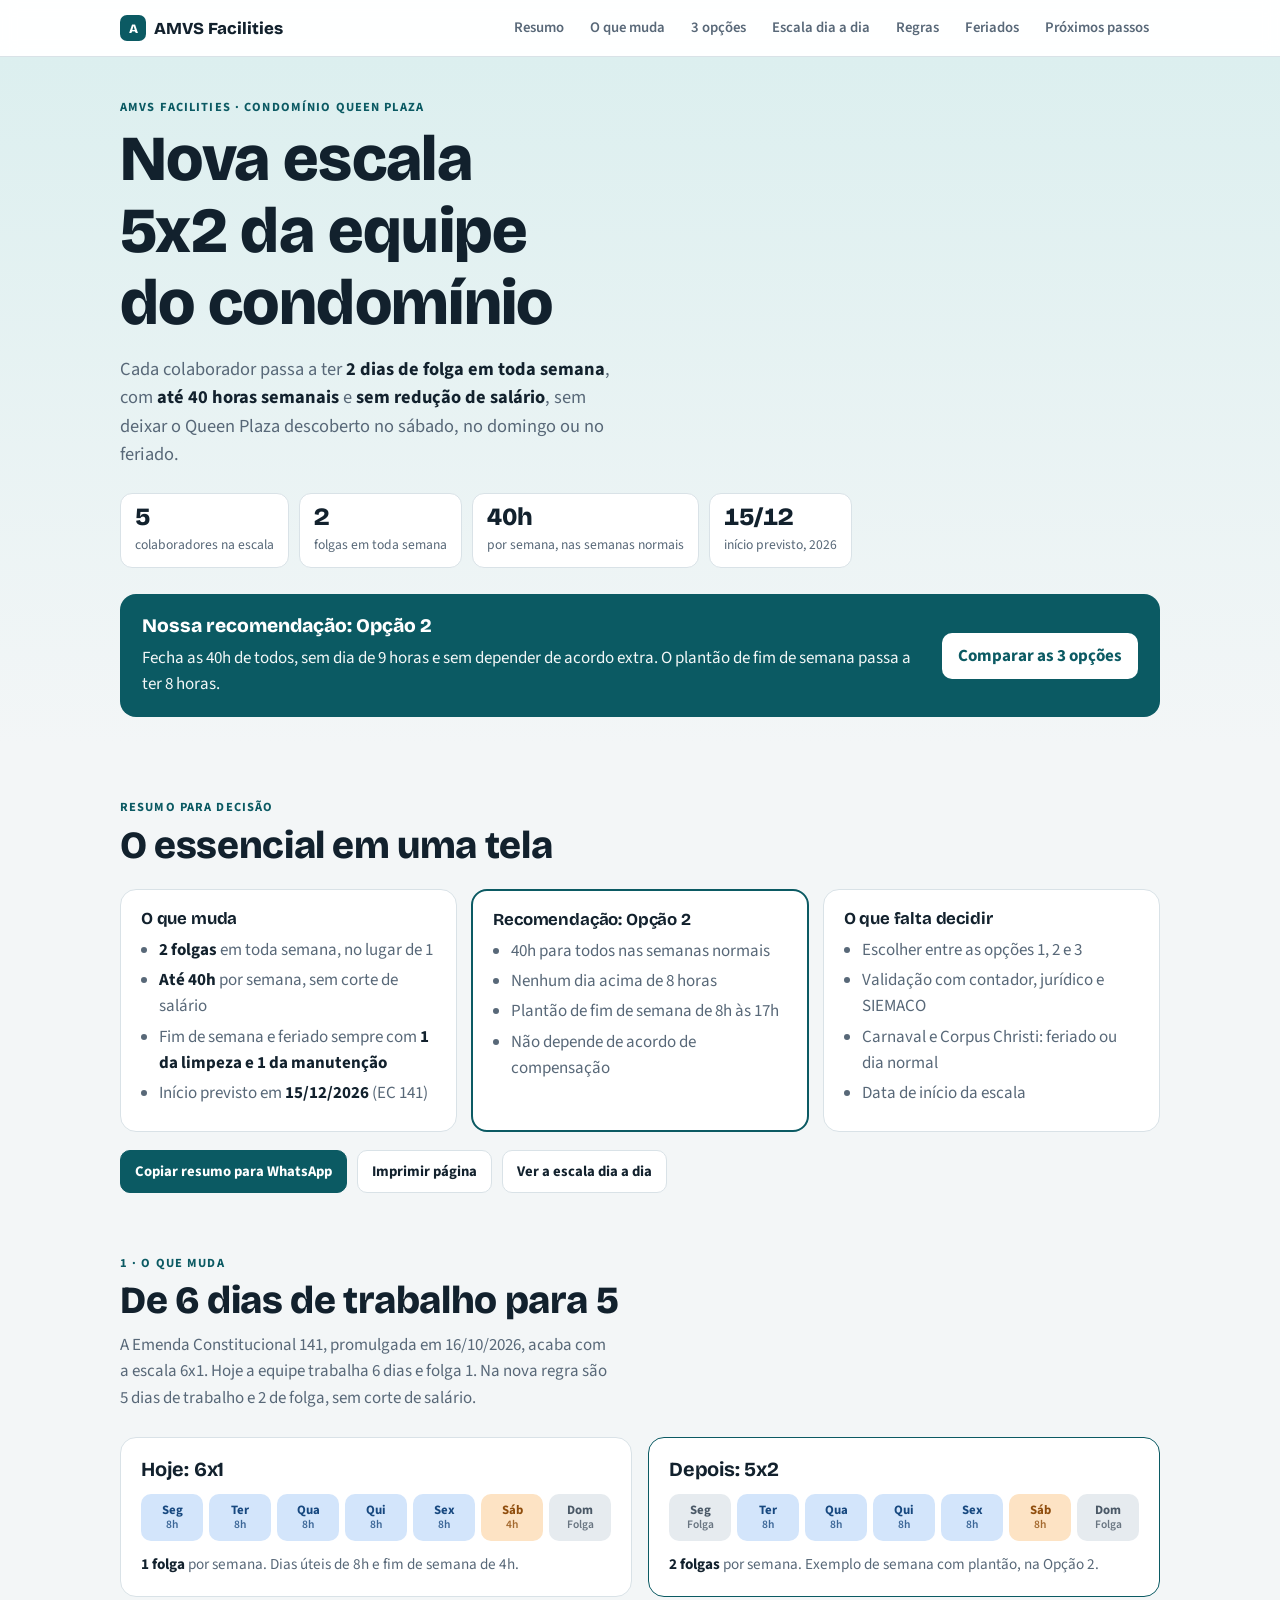
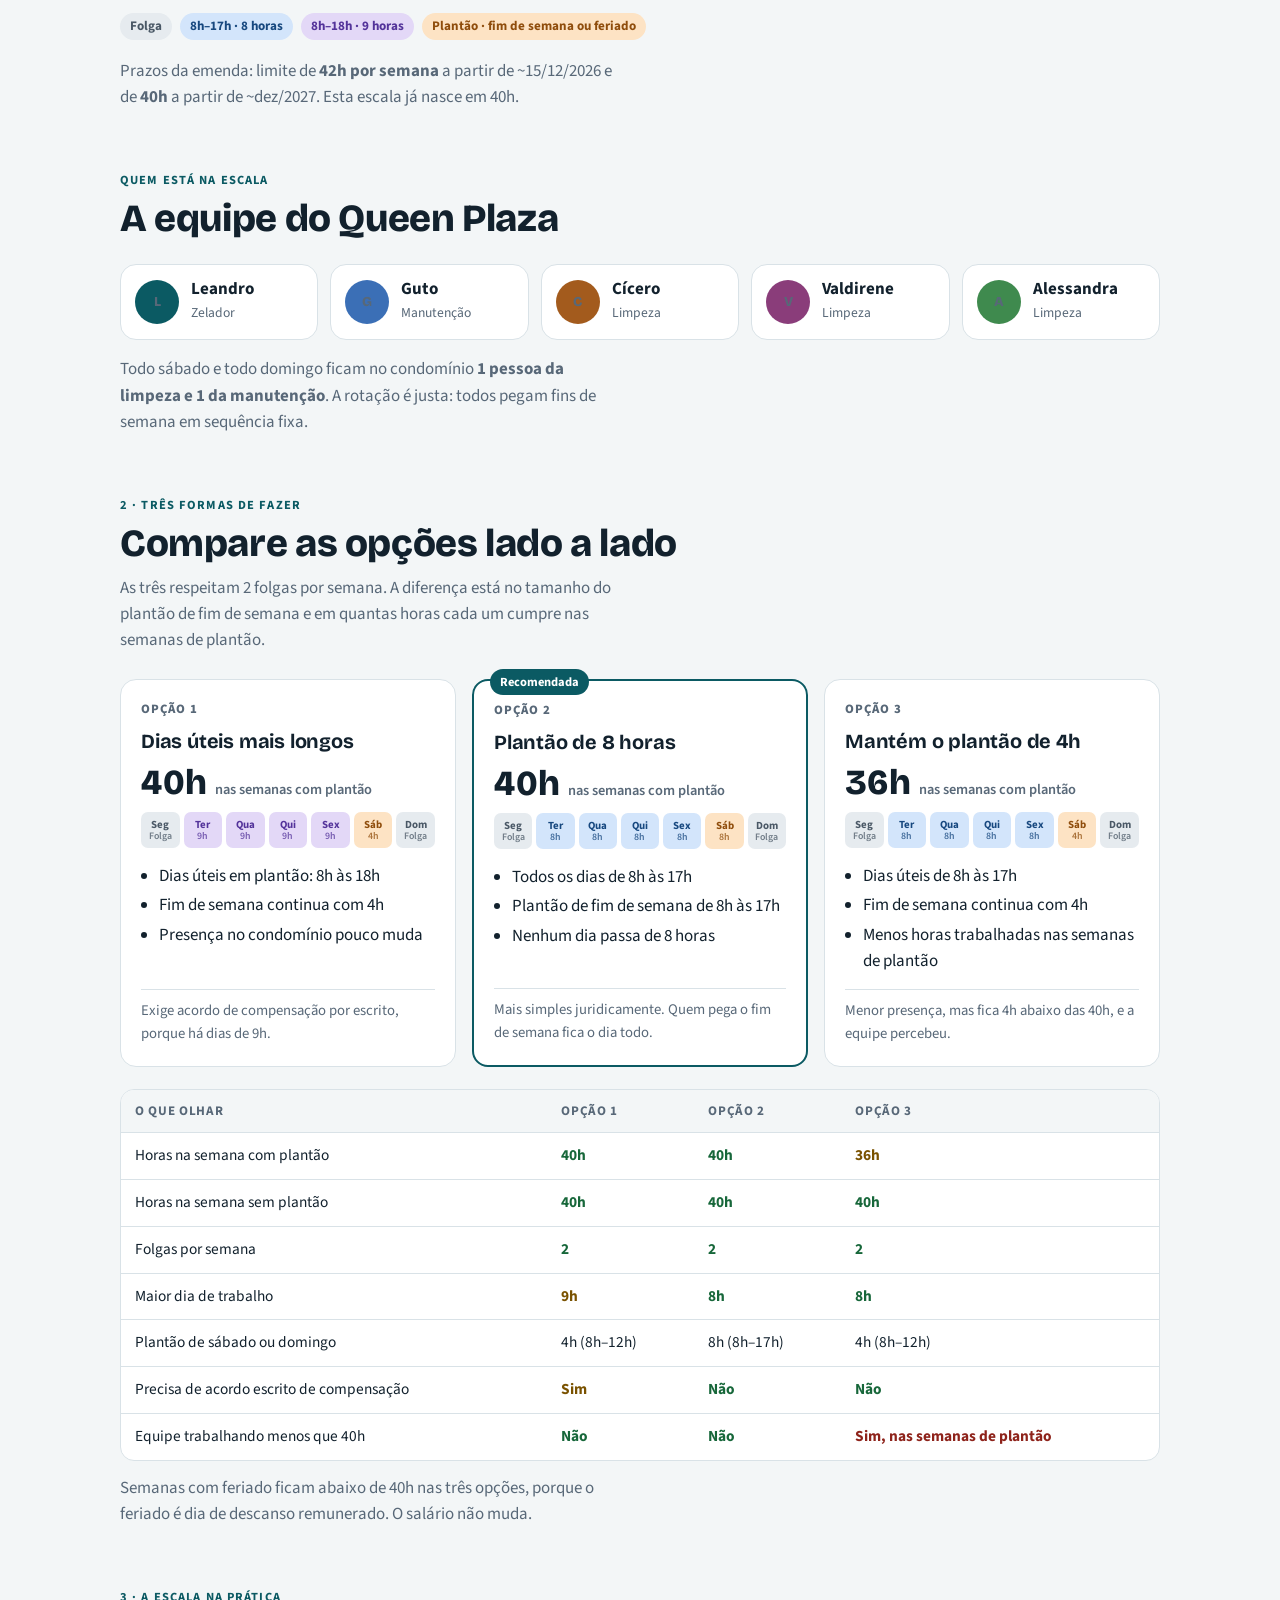
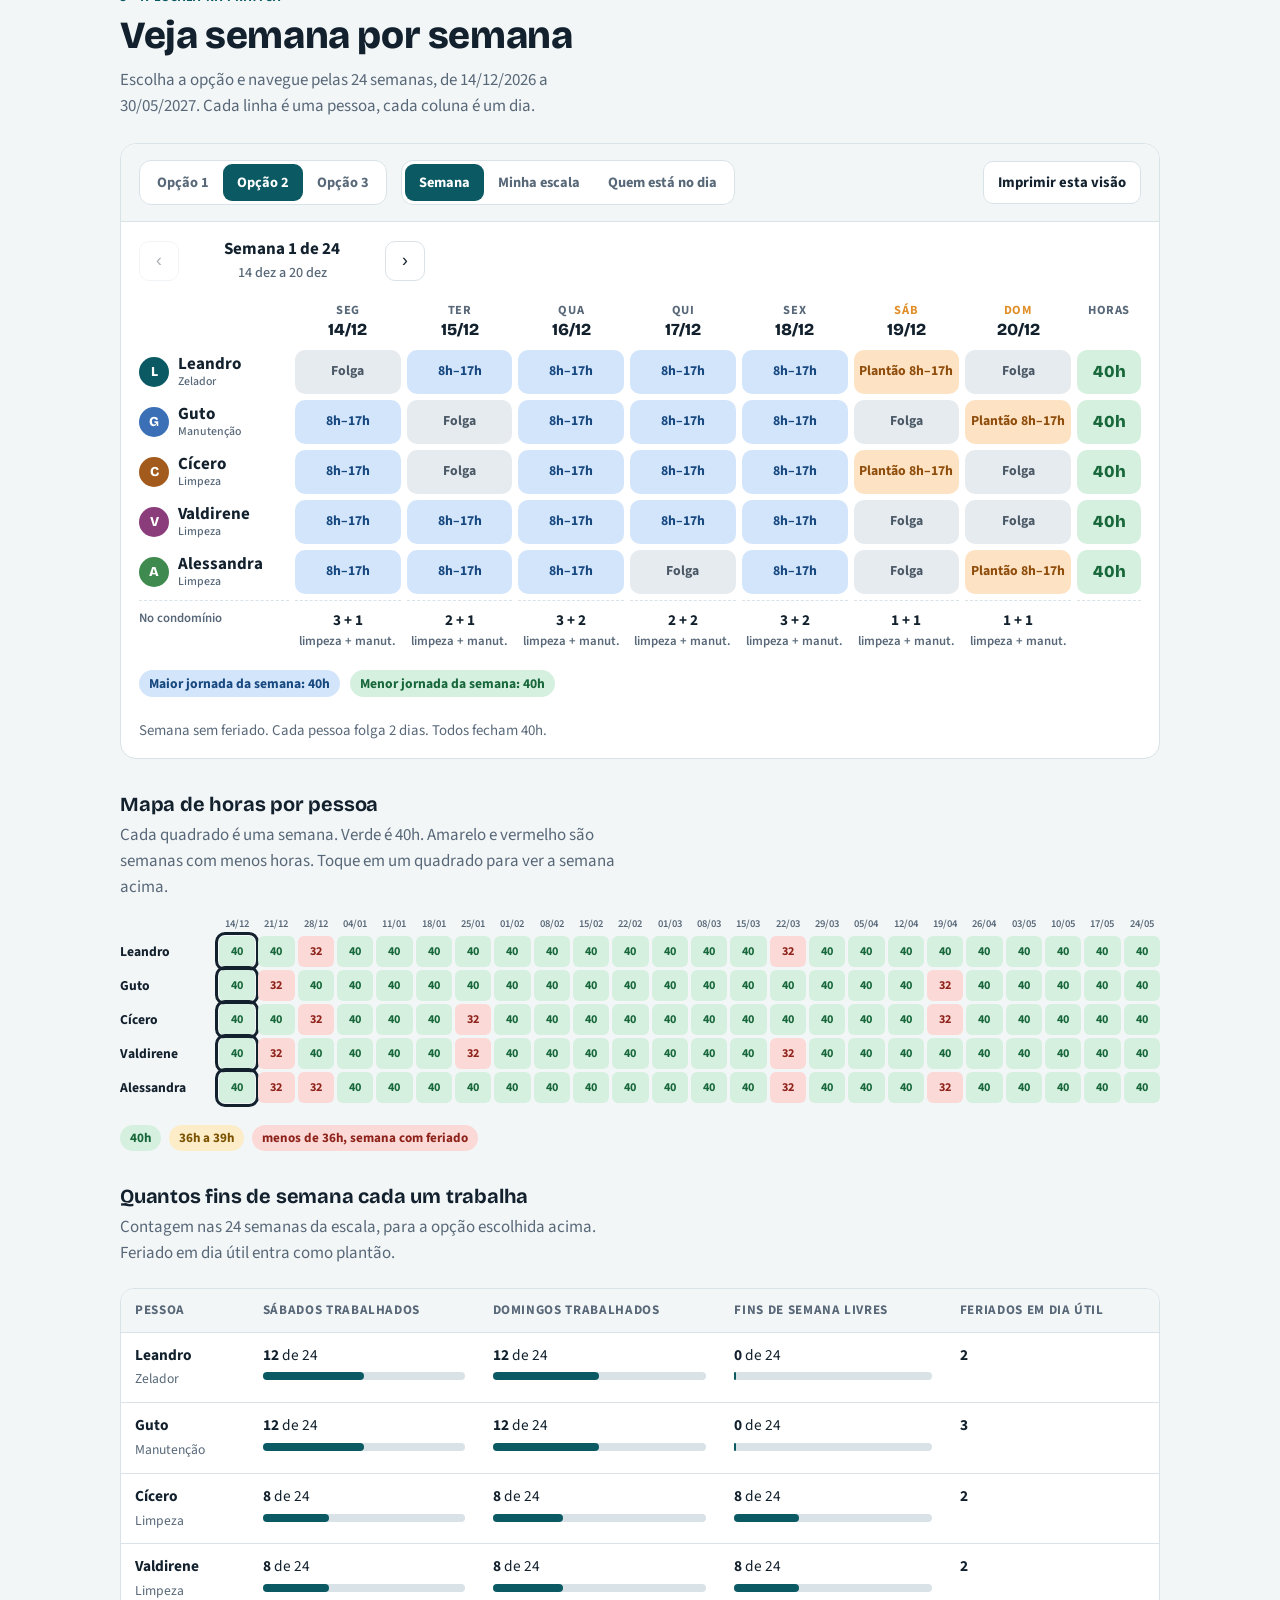
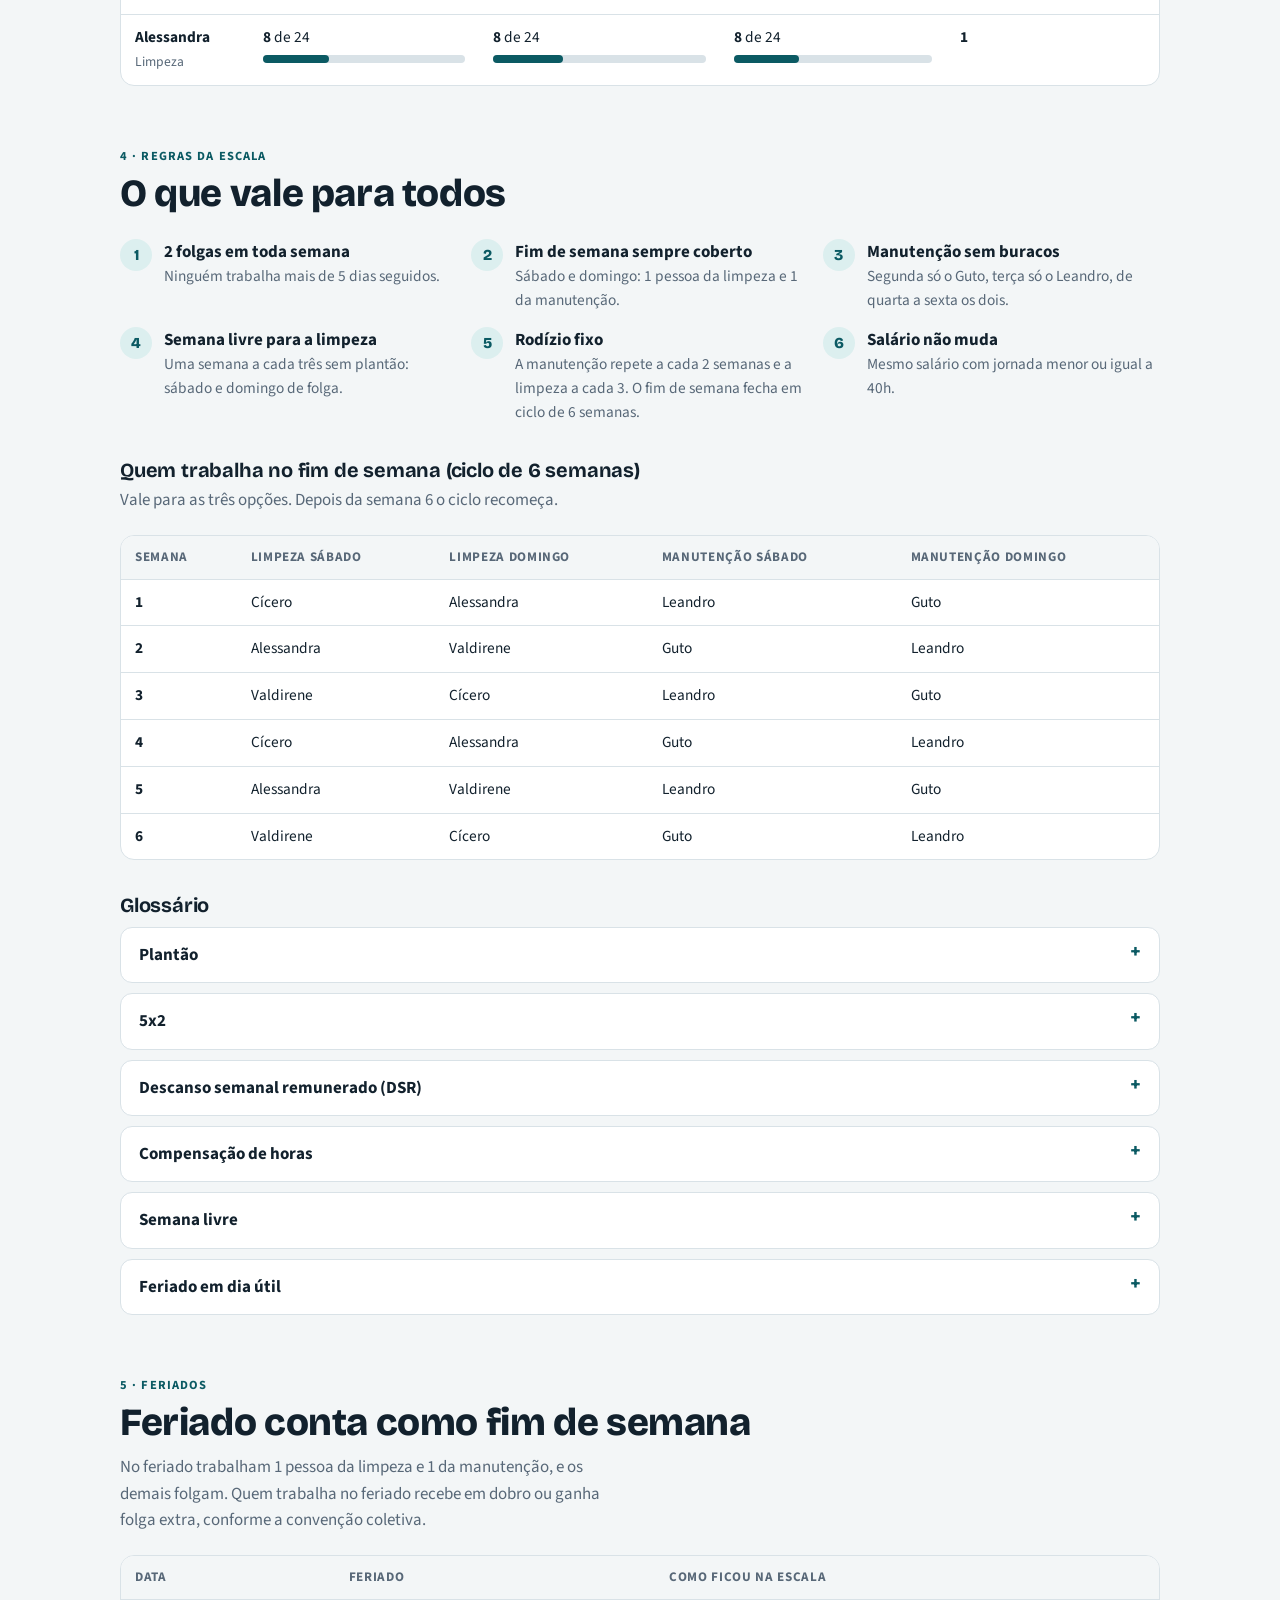
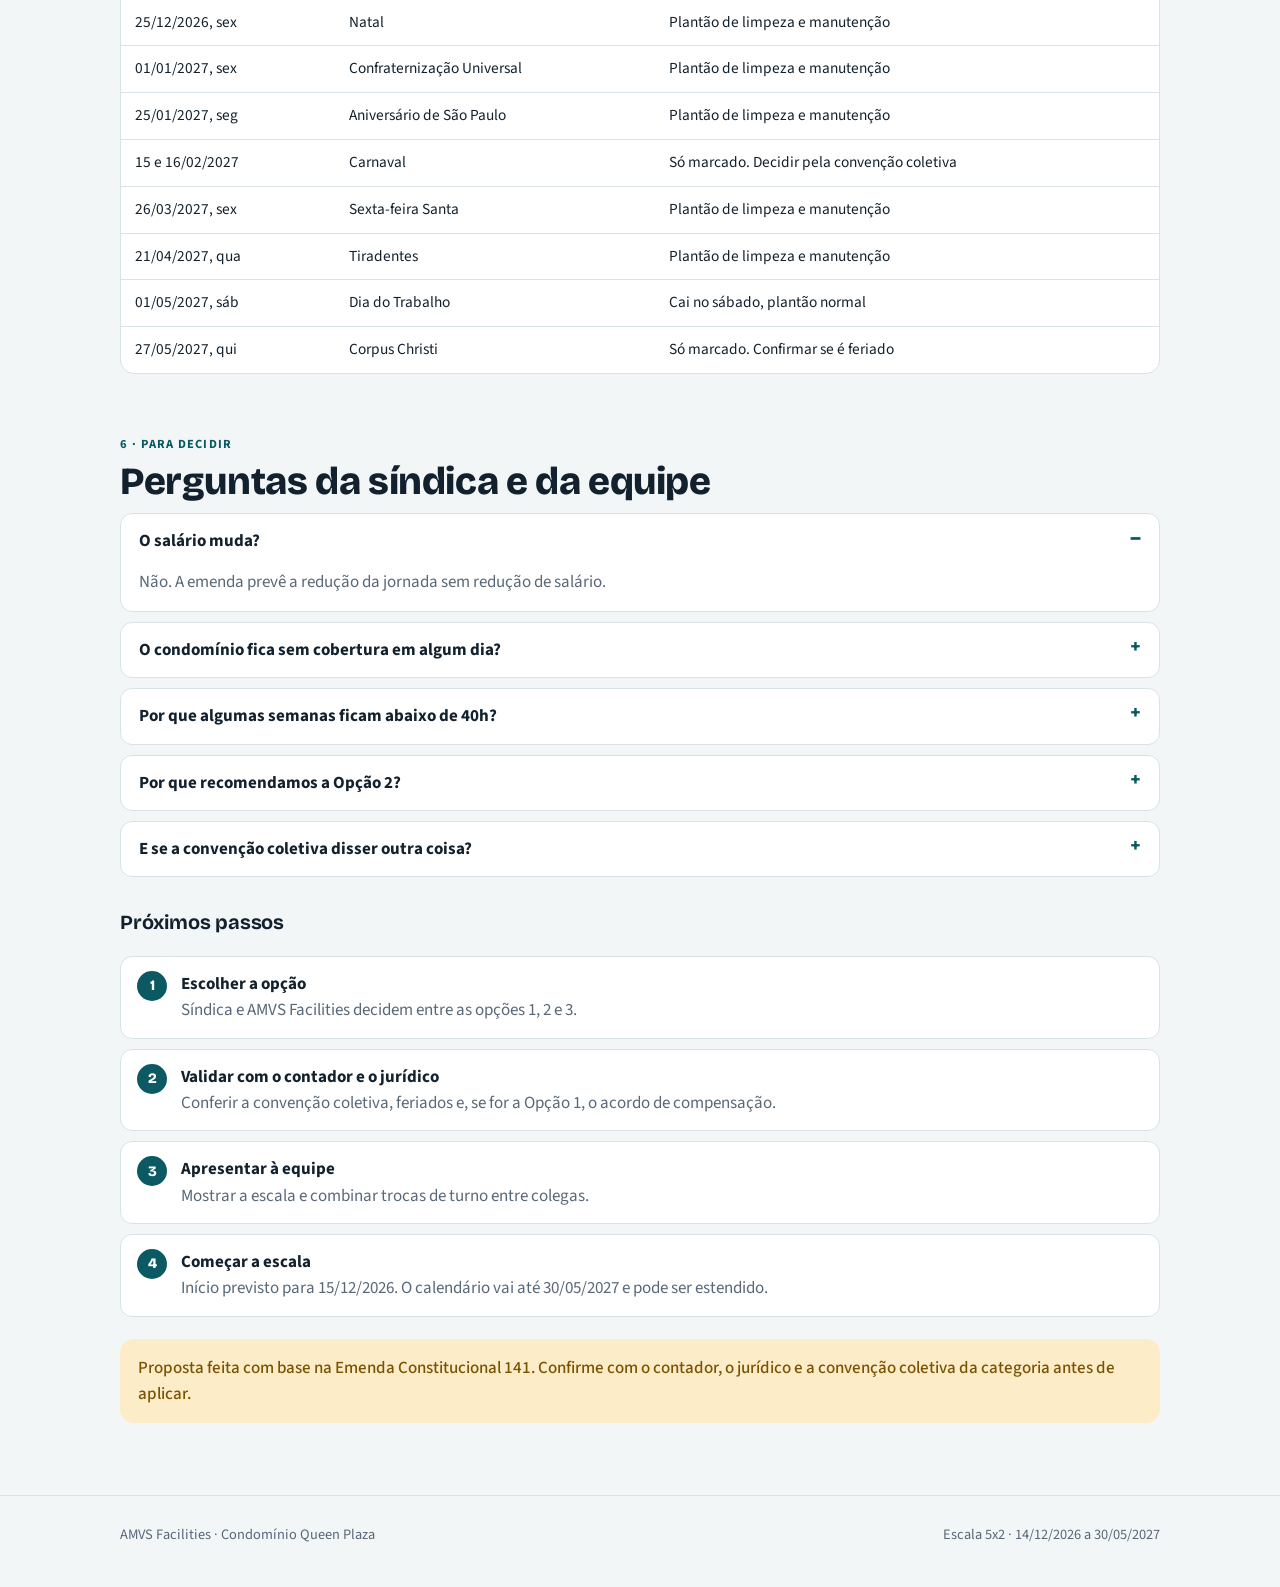
==== commit 8c547c28: "Melhora a experiência do site da escala Adiciona resumo para decisão, visão Minha escala (calendário" ====
--- a/index.html
+++ b/index.html
@@ -187,6 +187,68 @@
 footer{margin-top:64px;padding:28px 0 40px;border-top:1px solid var(--line);color:var(--muted);font-size:.9rem}
 footer .wrap{display:flex;justify-content:space-between;gap:12px;flex-wrap:wrap}
 
+
+[hidden]{display:none!important}
+.btnrow{display:flex;flex-wrap:wrap;gap:10px;margin-top:18px}
+.btn{font:700 .92rem var(--font-b);border-radius:10px;border:1px solid var(--line);background:var(--surface);color:var(--ink);padding:10px 14px;cursor:pointer}
+.btn.primary{background:var(--brand);color:var(--brand-ink);border-color:var(--brand)}
+.btn:hover{filter:brightness(.96)}
+.summary{display:grid;grid-template-columns:repeat(3,1fr);gap:14px;margin-top:22px}
+.summary h3{font-size:1.05rem;margin-bottom:8px}
+.summary ul{margin:0;padding-left:18px;color:var(--muted)}
+.summary li{margin:4px 0}
+.summary b{color:var(--ink)}
+.copybox{margin-top:12px}
+.copybox textarea{width:100%;font:500 .92rem/1.45 var(--font-b);background:var(--surface);color:var(--ink);border:1px solid var(--line);border-radius:10px;padding:10px}
+.toast{position:fixed;left:50%;bottom:22px;transform:translateX(-50%);background:var(--ink);color:var(--bg);padding:10px 16px;border-radius:10px;font-weight:600;font-size:.92rem;z-index:50;max-width:90vw;opacity:0;pointer-events:none;transition:opacity .2s}
+.toast.on{opacity:1}
+.ex-head .push{margin-left:auto}
+.ex-bar{display:flex;flex-wrap:wrap;gap:12px;align-items:center;padding:14px 18px 0}
+.cards{display:none;padding:12px 18px 4px;gap:10px;grid-template-columns:1fr}
+.pc{border:1px solid var(--line);border-radius:14px;padding:12px;background:var(--surface)}
+.pc .top{display:flex;align-items:center;justify-content:space-between;gap:10px;margin-bottom:10px}
+.pc .nm2{display:flex;align-items:center;gap:9px;line-height:1.15}
+.pc .nm2 small{display:block;color:var(--muted);font-weight:500;font-size:.78rem}
+.pc .mini div{font-size:.72rem;padding:7px 0 6px}
+.pc .mini small{font-size:.7rem;margin-top:2px}
+.legendnote{color:var(--muted);font-size:.88rem}
+.pchips{display:flex;gap:8px;flex-wrap:wrap;padding:14px 18px 0}
+.pchip{display:inline-flex;align-items:center;gap:8px;font:700 .92rem var(--font-b);border:1px solid var(--line);background:var(--surface);color:var(--ink);padding:6px 12px 6px 6px;border-radius:999px;cursor:pointer}
+.pchip .av{width:28px;height:28px;font-size:.8rem}
+.pchip[aria-pressed="true"]{background:var(--brand);color:var(--brand-ink);border-color:var(--brand)}
+.mcal{display:grid;grid-template-columns:repeat(7,1fr);gap:5px;padding:12px 18px}
+.mcal .dh{text-align:center;font:700 .72rem var(--font-b);color:var(--muted);text-transform:uppercase}
+.mcal .d{border-radius:10px;min-height:56px;padding:4px 5px;font-weight:700;font-size:.8rem;display:flex;flex-direction:column;justify-content:space-between;align-items:center}
+.mcal .d i{font-style:normal;font-weight:600;font-size:.7rem;opacity:.85;align-self:flex-start}
+.mcal .d.out{background:transparent;border:1px dashed var(--line);color:var(--muted)}
+.mcal .d.hol{box-shadow:inset 0 0 0 2px var(--accent)}
+.pinfo{padding:0 18px 14px;display:grid;gap:10px}
+.pinfo .row{display:flex;flex-wrap:wrap;gap:8px}
+.pinfo p{color:var(--muted);font-size:.95rem}
+.pinfo p b{color:var(--ink)}
+.dayctl{display:flex;flex-wrap:wrap;gap:10px;align-items:center;padding:14px 18px 0}
+.dayctl input{font:600 1rem var(--font-b);padding:9px 10px;border-radius:10px;border:1px solid var(--line);background:var(--surface);color:var(--ink)}
+.dayres{padding:12px 18px 16px;display:grid;gap:8px}
+.dayres h4{font:800 1.2rem var(--font-d);margin:0}
+.dayrow{display:flex;align-items:center;gap:12px;border:1px solid var(--line);border-radius:12px;padding:10px 12px;background:var(--surface)}
+.dayrow .who{flex:1;line-height:1.2;font-weight:700}
+.dayrow .who small{display:block;color:var(--muted);font-weight:500;font-size:.8rem}
+.dayrow.off{opacity:.65}
+.bar{height:8px;border-radius:99px;background:var(--brand);min-width:2px}
+.barbox{background:var(--line);border-radius:99px;height:8px;width:100%;min-width:70px;margin-top:5px}
+td .n{font-weight:700;color:var(--ink)}
+.gloss details p{padding-bottom:14px}
+@media (max-width:820px){.summary{grid-template-columns:1fr}.gridscroll{display:none}.cards{display:grid}.ex-head .push{margin-left:0}}
+@media print{
+  *{-webkit-print-color-adjust:exact;print-color-adjust:exact}
+  .nav,.btnrow,.toast,.copybox,footer,.hero .reco,.weeknav button,.ex-head .seg,.pchips,.dayctl,#printBtn{display:none!important}
+  body{background:#fff;color:#000;font-size:12pt}
+  section{padding:24px 0 0;break-inside:avoid-page}
+  .card,.tablewrap,details{break-inside:avoid}
+  .gridscroll{display:block!important}.cards{display:none!important}
+  body.print-ex main>section:not(#escala),body.print-ex header,body.print-ex #extras,body.print-ex #escala .lead,body.print-ex #escala .eyebrow{display:none!important}
+}
+
 @media (max-width:820px){
   .opts{grid-template-columns:1fr}
   .ba{grid-template-columns:1fr}
@@ -203,6 +265,7 @@
   <div class="wrap">
     <div class="brand"><i>A</i><span>AMVS Facilities</span></div>
     <ul>
+      <li><a href="#resumo">Resumo</a></li>
       <li><a href="#mudanca">O que muda</a></li>
       <li><a href="#opcoes">3 opções</a></li>
       <li><a href="#escala">Escala dia a dia</a></li>
@@ -233,6 +296,36 @@
 </header>
 
 <main>
+<section id="resumo">
+  <div class="wrap">
+    <div class="eyebrow">Resumo para decisão</div>
+    <h2>O essencial em uma tela</h2>
+    <div class="summary">
+      <div class="card"><h3>O que muda</h3><ul>
+        <li><b>2 folgas</b> em toda semana, no lugar de 1</li>
+        <li><b>Até 40h</b> por semana, sem corte de salário</li>
+        <li>Fim de semana e feriado sempre com <b>1 da limpeza e 1 da manutenção</b></li>
+        <li>Início previsto em <b>15/12/2026</b> (EC 141)</li></ul></div>
+      <div class="card" style="border:2px solid var(--brand)"><h3>Recomendação: Opção 2</h3><ul>
+        <li>40h para todos nas semanas normais</li>
+        <li>Nenhum dia acima de 8 horas</li>
+        <li>Plantão de fim de semana de 8h às 17h</li>
+        <li>Não depende de acordo de compensação</li></ul></div>
+      <div class="card"><h3>O que falta decidir</h3><ul>
+        <li>Escolher entre as opções 1, 2 e 3</li>
+        <li>Validação com contador, jurídico e SIEMACO</li>
+        <li>Carnaval e Corpus Christi: feriado ou dia normal</li>
+        <li>Data de início da escala</li></ul></div>
+    </div>
+    <div class="btnrow">
+      <button type="button" class="btn primary" id="copyResumo">Copiar resumo para WhatsApp</button>
+      <button type="button" class="btn" id="printAll">Imprimir página</button>
+      <a class="btn" href="#escala" style="text-decoration:none">Ver a escala dia a dia</a>
+    </div>
+    <div class="copybox" id="copybox1" hidden><p class="legendnote">Selecione o texto abaixo e copie.</p><textarea id="ta1" rows="9" readonly></textarea></div>
+  </div>
+</section>
+
 <section id="mudanca">
   <div class="wrap">
     <div class="eyebrow">1 · O que muda</div>
@@ -355,22 +448,64 @@
 
     <div class="card explorer">
       <div class="ex-head">
-        <div class="seg" role="group" aria-label="Opção">
+        <div class="seg" id="optseg" role="group" aria-label="Opção">
           <button type="button" data-opt="1" aria-pressed="false">Opção 1</button>
           <button type="button" data-opt="2" aria-pressed="true">Opção 2</button>
           <button type="button" data-opt="3" aria-pressed="false">Opção 3</button>
         </div>
-        <div class="weeknav">
-          <button type="button" id="prev" aria-label="Semana anterior">‹</button>
-          <div class="wl" id="wl" aria-live="polite"></div>
-          <button type="button" id="next" aria-label="Próxima semana">›</button>
+        <div class="seg" id="viewseg" role="group" aria-label="Visão">
+          <button type="button" data-view="week" aria-pressed="true">Semana</button>
+          <button type="button" data-view="person" aria-pressed="false">Minha escala</button>
+          <button type="button" data-view="day" aria-pressed="false">Quem está no dia</button>
+        </div>
+        <button type="button" class="btn push" id="printBtn">Imprimir esta visão</button>
+      </div>
+
+      <div id="v-week">
+        <div class="ex-bar">
+          <div class="weeknav" style="margin-left:0">
+            <button type="button" id="prev" aria-label="Semana anterior">‹</button>
+            <div class="wl" id="wl" aria-live="polite"></div>
+            <button type="button" id="next" aria-label="Próxima semana">›</button>
+          </div>
+        </div>
+        <div class="gridscroll"><div class="sched" id="sched"></div></div>
+        <div class="cards" id="cards"></div>
+        <div class="ex-sum" id="exsum" style="padding-top:12px"></div>
+        <div class="ex-note" id="exnote"></div>
+      </div>
+
+      <div id="v-person" hidden>
+        <div class="pchips" id="pchips"></div>
+        <div class="ex-bar">
+          <div class="weeknav" style="margin-left:0">
+            <button type="button" id="mprev" aria-label="Mês anterior">‹</button>
+            <div class="wl" id="ml"></div>
+            <button type="button" id="mnext" aria-label="Próximo mês">›</button>
+          </div>
+          <span class="legendnote">Laranja com P = plantão. Contorno amarelo = feriado ou data especial.</span>
+        </div>
+        <div class="mcal" id="mcal"></div>
+        <div class="pinfo">
+          <div class="row" id="pstats"></div>
+          <p id="pnext"></p>
+          <div class="btnrow" style="margin-top:0"><button type="button" class="btn primary" id="copyPerson">Copiar escala para WhatsApp</button></div>
+          <div class="copybox" id="copybox2" hidden><p class="legendnote">Selecione o texto abaixo e copie.</p><textarea id="ta2" rows="9" readonly></textarea></div>
         </div>
       </div>
-      <div class="gridscroll"><div class="sched" id="sched"></div></div>
-      <div class="ex-sum" id="exsum"></div>
-      <div class="ex-note" id="exnote"></div>
-    </div>
-
+
+      <div id="v-day" hidden>
+        <div class="dayctl">
+          <button type="button" class="btn" id="dprev" aria-label="Dia anterior">‹</button>
+          <input type="date" id="dayin" aria-label="Escolher o dia" min="2026-12-14" max="2027-05-30">
+          <button type="button" class="btn" id="dnext" aria-label="Próximo dia">›</button>
+          <button type="button" class="btn primary" id="dtoday">Hoje</button>
+        </div>
+        <div class="dayres" id="dayres" aria-live="polite"></div>
+      </div>
+    </div>
+
+    <div id="extras">
     <h3 style="margin-top:34px">Mapa de horas por pessoa</h3>
     <p class="lead" style="margin-top:6px">Cada quadrado é uma semana. Verde é 40h. Amarelo e vermelho são semanas com menos horas. Toque em um quadrado para ver a semana acima.</p>
     <div class="heat"><div class="hm" id="hm"></div></div>
@@ -379,6 +514,10 @@
       <span class="pill" style="background:var(--warn-bg);color:var(--warn-fg)">36h a 39h</span>
       <span class="pill" style="background:var(--bad-bg);color:var(--bad-fg)">menos de 36h, semana com feriado</span>
     </div>
+    <h3 style="margin-top:34px">Quantos fins de semana cada um trabalha</h3>
+    <p class="lead" style="margin-top:6px">Contagem nas 24 semanas da escala, para a opção escolhida acima. Feriado em dia útil entra como plantão.</p>
+    <div class="tablewrap"><table id="wkcount"></table></div>
+  </div>
   </div>
 </section>
 
@@ -401,6 +540,15 @@
         <thead><tr><th>Semana</th><th>Limpeza sábado</th><th>Limpeza domingo</th><th>Manutenção sábado</th><th>Manutenção domingo</th></tr></thead>
         <tbody id="rotbody"></tbody>
       </table>
+    </div>
+    <h3 style="margin-top:34px">Glossário</h3>
+    <div class="gloss">
+      <details><summary>Plantão</summary><p>Dia em que a pessoa trabalha no sábado, no domingo ou em feriado, dentro do rodízio. Aparece em laranja na escala.</p></details>
+      <details><summary>5x2</summary><p>Cinco dias de trabalho e dois dias de folga em toda semana. Substitui o 6x1, com seis dias de trabalho e um de folga.</p></details>
+      <details><summary>Descanso semanal remunerado (DSR)</summary><p>É a folga paga. A EC 141 garante dois por semana, sendo um deles preferencialmente no domingo.</p></details>
+      <details><summary>Compensação de horas</summary><p>Trabalhar mais em um dia para trabalhar menos em outro, com acordo. A Opção 1 depende disso, porque tem dias de 9 horas.</p></details>
+      <details><summary>Semana livre</summary><p>Semana da limpeza sem plantão: sábado e domingo de folga, com 5 dias de 8 horas.</p></details>
+      <details><summary>Feriado em dia útil</summary><p>Na escala conta como fim de semana: trabalham 1 da limpeza e 1 da manutenção, e os demais folgam.</p></details>
     </div>
   </div>
 </section>
@@ -457,6 +605,7 @@
   </div>
 </footer>
 
+<div class="toast" id="toast" role="status" aria-live="polite"></div>
 <script>
 const DATA = {"1":[["2026-12-14","Seg","Folga","8h–18h","8h–18h","8h–17h","8h–18h",null],["2026-12-15","Ter","8h–18h","Folga","Folga","8h–17h","8h–18h",null],["2026-12-16","Qua","8h–18h","8h–18h","8h–18h","8h–17h","8h–18h",null],["2026-12-17","Qui","8h–18h","8h–18h","8h–18h","8h–17h","Folga",null],["2026-12-18","Sex","8h–18h","8h–18h","8h–18h","8h–17h","8h–18h",null],["2026-12-19","Sáb","8h–12h","Folga","8h–12h","Folga","Folga",null],["2026-12-20","Dom","Folga","8h–12h","Folga","Folga","8h–12h",null],["2026-12-21","Seg","Folga","8h–18h","8h–17h","8h–18h","8h–18h",null],["2026-12-22","Ter","8h–18h","Folga","8h–17h","8h–18h","8h–18h",null],["2026-12-23","Qua","8h–18h","8h–18h","8h–17h","Folga","8h–18h",null],["2026-12-24","Qui","8h–18h","8h–18h","8h–17h","8h–18h","Folga",null],["2026-12-25","Sex","8h–12h","Folga","8h–12h","Folga","Folga","FERIADO – Natal"],["2026-12-26","Sáb","Folga","8h–12h","Folga","Folga","8h–12h",null],["2026-12-27","Dom","8h–12h","Folga","Folga","8h–12h","Folga",null],["2026-12-28","Seg","Folga","8h–18h","8h–18h","8h–18h","8h–17h",null],["2026-12-29","Ter","8h–18h","Folga","Folga","8h–18h","8h–17h",null],["2026-12-30","Qua","8h–18h","8h–18h","8h–18h","Folga","8h–17h",null],["2026-12-31","Qui","8h–18h","8h–18h","8h–18h","8h–18h","8h–17h",null],["2027-01-01","Sex","Folga","8h–12h","Folga","8h–12h","Folga","FERIADO – Confraternização Universal"],["2027-01-02","Sáb","8h–12h","Folga","Folga","8h–12h","Folga",null],["2027-01-03","Dom","Folga","8h–12h","8h–12h","Folga","Folga",null],["2027-01-04","Seg","Folga","8h–18h","8h–18h","8h–17h","8h–18h",null],["2027-01-05","Ter","8h–18h","Folga","Folga","8h–17h","8h–18h",null],["2027-01-06","Qua","8h–18h","8h–18h","8h–18h","8h–17h","8h–18h",null],["2027-01-07","Qui","8h–18h","8h–18h","8h–18h","8h–17h","Folga",null],["2027-01-08","Sex","8h–18h","8h–18h","8h–18h","8h–17h","8h–18h",null],["2027-01-09","Sáb","Folga","8h–12h","8h–12h","Folga","Folga",null],["2027-01-10","Dom","8h–12h","Folga","Folga","Folga","8h–12h",null],["2027-01-11","Seg","Folga","8h–18h","8h–17h","8h–18h","8h–18h",null],["2027-01-12","Ter","8h–18h","Folga","8h–17h","8h–18h","8h–18h",null],["2027-01-13","Qua","8h–18h","8h–18h","8h–17h","Folga","8h–18h",null],["2027-01-14","Qui","8h–18h","8h–18h","8h–17h","8h–18h","Folga",null],["2027-01-15","Sex","8h–18h","8h–18h","8h–17h","8h–18h","8h–18h",null],["2027-01-16","Sáb","8h–12h","Folga","Folga","Folga","8h–12h",null],["2027-01-17","Dom","Folga","8h–12h","Folga","8h–12h","Folga",null],["2027-01-18","Seg","Folga","8h–18h","8h–18h","8h–18h","8h–17h",null],["2027-01-19","Ter","8h–18h","Folga","Folga","8h–18h","8h–17h",null],["2027-01-20","Qua","8h–18h","8h–18h","8h–18h","Folga","8h–17h",null],["2027-01-21","Qui","8h–18h","8h–18h","8h–18h","8h–18h","8h–17h",null],["2027-01-22","Sex","8h–18h","8h–18h","8h–18h","8h–18h","8h–17h",null],["2027-01-23","Sáb","Folga","8h–12h","Folga","8h–12h","Folga",null],["2027-01-24","Dom","8h–12h","Folga","8h–12h","Folga","Folga",null],["2027-01-25","Seg","Folga","8h–12h","Folga","Folga","8h–12h","FERIADO – Aniversário de São Paulo"],["2027-01-26","Ter","8h–18h","Folga","Folga","8h–17h","8h–18h",null],["2027-01-27","Qua","8h–18h","8h–18h","8h–18h","8h–17h","8h–18h",null],["2027-01-28","Qui","8h–18h","8h–18h","8h–18h","8h–17h","Folga",null],["2027-01-29","Sex","8h–18h","8h–18h","8h–18h","8h–17h","8h–18h",null],["2027-01-30","Sáb","8h–12h","Folga","8h–12h","Folga","Folga",null],["2027-01-31","Dom","Folga","8h–12h","Folga","Folga","8h–12h",null],["2027-02-01","Seg","Folga","8h–18h","8h–17h","8h–18h","8h–18h",null],["2027-02-02","Ter","8h–18h","Folga","8h–17h","8h–18h","8h–18h",null],["2027-02-03","Qua","8h–18h","8h–18h","8h–17h","Folga","8h–18h",null],["2027-02-04","Qui","8h–18h","8h–18h","8h–17h","8h–18h","Folga",null],["2027-02-05","Sex","8h–18h","8h–18h","8h–17h","8h–18h","8h–18h",null],["2027-02-06","Sáb","Folga","8h–12h","Folga","Folga","8h–12h",null],["2027-02-07","Dom","8h–12h","Folga","Folga","8h–12h","Folga",null],["2027-02-08","Seg","Folga","8h–18h","8h–18h","8h–18h","8h–17h",null],["2027-02-09","Ter","8h–18h","Folga","Folga","8h–18h","8h–17h",null],["2027-02-10","Qua","8h–18h","8h–18h","8h–18h","Folga","8h–17h",null],["2027-02-11","Qui","8h–18h","8h–18h","8h–18h","8h–18h","8h–17h",null],["2027-02-12","Sex","8h–18h","8h–18h","8h–18h","8h–18h","8h–17h",null],["2027-02-13","Sáb","8h–12h","Folga","Folga","8h–12h","Folga",null],["2027-02-14","Dom","Folga","8h–12h","8h–12h","Folga","Folga",null],["2027-02-15","Seg","Folga","8h–18h","8h–18h","8h–17h","8h–18h","Carnaval (ponto facultativo – confirmar)"],["2027-02-16","Ter","8h–18h","Folga","Folga","8h–17h","8h–18h","Carnaval (ponto facultativo – confirmar)"],["2027-02-17","Qua","8h–18h","8h–18h","8h–18h","8h–17h","8h–18h",null],["2027-02-18","Qui","8h–18h","8h–18h","8h–18h","8h–17h","Folga",null],["2027-02-19","Sex","8h–18h","8h–18h","8h–18h","8h–17h","8h–18h",null],["2027-02-20","Sáb","Folga","8h–12h","8h–12h","Folga","Folga",null],["2027-02-21","Dom","8h–12h","Folga","Folga","Folga","8h–12h",null],["2027-02-22","Seg","Folga","8h–18h","8h–17h","8h–18h","8h–18h",null],["2027-02-23","Ter","8h–18h","Folga","8h–17h","8h–18h","8h–18h",null],["2027-02-24","Qua","8h–18h","8h–18h","8h–17h","Folga","8h–18h",null],["2027-02-25","Qui","8h–18h","8h–18h","8h–17h","8h–18h","Folga",null],["2027-02-26","Sex","8h–18h","8h–18h","8h–17h","8h–18h","8h–18h",null],["2027-02-27","Sáb","8h–12h","Folga","Folga","Folga","8h–12h",null],["2027-02-28","Dom","Folga","8h–12h","Folga","8h–12h","Folga",null],["2027-03-01","Seg","Folga","8h–18h","8h–18h","8h–18h","8h–17h",null],["2027-03-02","Ter","8h–18h","Folga","Folga","8h–18h","8h–17h",null],["2027-03-03","Qua","8h–18h","8h–18h","8h–18h","Folga","8h–17h",null],["2027-03-04","Qui","8h–18h","8h–18h","8h–18h","8h–18h","8h–17h",null],["2027-03-05","Sex","8h–18h","8h–18h","8h–18h","8h–18h","8h–17h",null],["2027-03-06","Sáb","Folga","8h–12h","Folga","8h–12h","Folga",null],["2027-03-07","Dom","8h–12h","Folga","8h–12h","Folga","Folga",null],["2027-03-08","Seg","Folga","8h–18h","8h–18h","8h–17h","8h–18h",null],["2027-03-09","Ter","8h–18h","Folga","Folga","8h–17h","8h–18h",null],["2027-03-10","Qua","8h–18h","8h–18h","8h–18h","8h–17h","8h–18h",null],["2027-03-11","Qui","8h–18h","8h–18h","8h–18h","8h–17h","Folga",null],["2027-03-12","Sex","8h–18h","8h–18h","8h–18h","8h–17h","8h–18h",null],["2027-03-13","Sáb","8h–12h","Folga","8h–12h","Folga","Folga",null],["2027-03-14","Dom","Folga","8h–12h","Folga","Folga","8h–12h",null],["2027-03-15","Seg","Folga","8h–18h","8h–17h","8h–18h","8h–18h",null],["2027-03-16","Ter","8h–18h","Folga","8h–17h","8h–18h","8h–18h",null],["2027-03-17","Qua","8h–18h","8h–18h","8h–17h","Folga","8h–18h",null],["2027-03-18","Qui","8h–18h","8h–18h","8h–17h","8h–18h","Folga",null],["2027-03-19","Sex","8h–18h","8h–18h","8h–17h","8h–18h","8h–18h",null],["2027-03-20","Sáb","Folga","8h–12h","Folga","Folga","8h–12h",null],["2027-03-21","Dom","8h–12h","Folga","Folga","8h–12h","Folga",null],["2027-03-22","Seg","Folga","8h–18h","8h–18h","8h–18h","8h–17h",null],["2027-03-23","Ter","8h–18h","Folga","Folga","8h–18h","8h–17h",null],["2027-03-24","Qua","8h–18h","8h–18h","8h–18h","Folga","8h–17h",null],["2027-03-25","Qui","8h–18h","8h–18h","8h–18h","8h–18h","8h–17h",null],["2027-03-26","Sex","Folga","8h–12h","8h–12h","Folga","Folga","FERIADO – Sexta-feira Santa"],["2027-03-27","Sáb","8h–12h","Folga","Folga","8h–12h","Folga",null],["2027-03-28","Dom","Folga","8h–12h","8h–12h","Folga","Folga",null],["2027-03-29","Seg","Folga","8h–18h","8h–18h","8h–17h","8h–18h",null],["2027-03-30","Ter","8h–18h","Folga","Folga","8h–17h","8h–18h",null],["2027-03-31","Qua","8h–18h","8h–18h","8h–18h","8h–17h","8h–18h",null],["2027-04-01","Qui","8h–18h","8h–18h","8h–18h","8h–17h","Folga",null],["2027-04-02","Sex","8h–18h","8h–18h","8h–18h","8h–17h","8h–18h",null],["2027-04-03","Sáb","Folga","8h–12h","8h–12h","Folga","Folga",null],["2027-04-04","Dom","8h–12h","Folga","Folga","Folga","8h–12h",null],["2027-04-05","Seg","Folga","8h–18h","8h–17h","8h–18h","8h–18h",null],["2027-04-06","Ter","8h–18h","Folga","8h–17h","8h–18h","8h–18h",null],["2027-04-07","Qua","8h–18h","8h–18h","8h–17h","Folga","8h–18h",null],["2027-04-08","Qui","8h–18h","8h–18h","8h–17h","8h–18h","Folga",null],["2027-04-09","Sex","8h–18h","8h–18h","8h–17h","8h–18h","8h–18h",null],["2027-04-10","Sáb","8h–12h","Folga","Folga","Folga","8h–12h",null],["2027-04-11","Dom","Folga","8h–12h","Folga","8h–12h","Folga",null],["2027-04-12","Seg","Folga","8h–18h","8h–18h","8h–18h","8h–17h",null],["2027-04-13","Ter","8h–18h","Folga","Folga","8h–18h","8h–17h",null],["2027-04-14","Qua","8h–18h","8h–18h","8h–18h","Folga","8h–17h",null],["2027-04-15","Qui","8h–18h","8h–18h","8h–18h","8h–18h","8h–17h",null],["2027-04-16","Sex","8h–18h","8h–18h","8h–18h","8h–18h","8h–17h",null],["2027-04-17","Sáb","Folga","8h–12h","Folga","8h–12h","Folga",null],["2027-04-18","Dom","8h–12h","Folga","8h–12h","Folga","Folga",null],["2027-04-19","Seg","Folga","8h–18h","8h–18h","8h–17h","8h–18h",null],["2027-04-20","Ter","8h–18h","Folga","Folga","8h–17h","8h–18h",null],["2027-04-21","Qua","8h–12h","Folga","Folga","8h–12h","Folga","FERIADO – Tiradentes"],["2027-04-22","Qui","8h–18h","8h–18h","8h–18h","8h–17h","Folga",null],["2027-04-23","Sex","8h–18h","8h–18h","8h–18h","8h–17h","8h–18h",null],["2027-04-24","Sáb","8h–12h","Folga","8h–12h","Folga","Folga",null],["2027-04-25","Dom","Folga","8h–12h","Folga","Folga","8h–12h",null],["2027-04-26","Seg","Folga","8h–18h","8h–17h","8h–18h","8h–18h",null],["2027-04-27","Ter","8h–18h","Folga","8h–17h","8h–18h","8h–18h",null],["2027-04-28","Qua","8h–18h","8h–18h","8h–17h","Folga","8h–18h",null],["2027-04-29","Qui","8h–18h","8h–18h","8h–17h","8h–18h","Folga",null],["2027-04-30","Sex","8h–18h","8h–18h","8h–17h","8h–18h","8h–18h",null],["2027-05-01","Sáb","Folga","8h–12h","Folga","Folga","8h–12h","FERIADO – Dia do Trabalho (sábado)"],["2027-05-02","Dom","8h–12h","Folga","Folga","8h–12h","Folga",null],["2027-05-03","Seg","Folga","8h–18h","8h–18h","8h–18h","8h–17h",null],["2027-05-04","Ter","8h–18h","Folga","Folga","8h–18h","8h–17h",null],["2027-05-05","Qua","8h–18h","8h–18h","8h–18h","Folga","8h–17h",null],["2027-05-06","Qui","8h–18h","8h–18h","8h–18h","8h–18h","8h–17h",null],["2027-05-07","Sex","8h–18h","8h–18h","8h–18h","8h–18h","8h–17h",null],["2027-05-08","Sáb","8h–12h","Folga","Folga","8h–12h","Folga",null],["2027-05-09","Dom","Folga","8h–12h","8h–12h","Folga","Folga",null],["2027-05-10","Seg","Folga","8h–18h","8h–18h","8h–17h","8h–18h",null],["2027-05-11","Ter","8h–18h","Folga","Folga","8h–17h","8h–18h",null],["2027-05-12","Qua","8h–18h","8h–18h","8h–18h","8h–17h","8h–18h",null],["2027-05-13","Qui","8h–18h","8h–18h","8h–18h","8h–17h","Folga",null],["2027-05-14","Sex","8h–18h","8h–18h","8h–18h","8h–17h","8h–18h",null],["2027-05-15","Sáb","Folga","8h–12h","8h–12h","Folga","Folga",null],["2027-05-16","Dom","8h–12h","Folga","Folga","Folga","8h–12h",null],["2027-05-17","Seg","Folga","8h–18h","8h–17h","8h–18h","8h–18h",null],["2027-05-18","Ter","8h–18h","Folga","8h–17h","8h–18h","8h–18h",null],["2027-05-19","Qua","8h–18h","8h–18h","8h–17h","Folga","8h–18h",null],["2027-05-20","Qui","8h–18h","8h–18h","8h–17h","8h–18h","Folga",null],["2027-05-21","Sex","8h–18h","8h–18h","8h–17h","8h–18h","8h–18h",null],["2027-05-22","Sáb","8h–12h","Folga","Folga","Folga","8h–12h",null],["2027-05-23","Dom","Folga","8h–12h","Folga","8h–12h","Folga",null],["2027-05-24","Seg","Folga","8h–18h","8h–18h","8h–18h","8h–17h",null],["2027-05-25","Ter","8h–18h","Folga","Folga","8h–18h","8h–17h",null],["2027-05-26","Qua","8h–18h","8h–18h","8h–18h","Folga","8h–17h",null],["2027-05-27","Qui","8h–18h","8h–18h","8h–18h","8h–18h","8h–17h","Corpus Christi (confirmar se é feriado)"],["2027-05-28","Sex","8h–18h","8h–18h","8h–18h","8h–18h","8h–17h",null],["2027-05-29","Sáb","Folga","8h–12h","Folga","8h–12h","Folga",null],["2027-05-30","Dom","8h–12h","Folga","8h–12h","Folga","Folga",null]],"2":[["2026-12-14","Seg","Folga","8h–17h","8h–17h","8h–17h","8h–17h",null],["2026-12-15","Ter","8h–17h","Folga","Folga","8h–17h","8h–17h",null],["2026-12-16","Qua","8h–17h","8h–17h","8h–17h","8h–17h","8h–17h",null],["2026-12-17","Qui","8h–17h","8h–17h","8h–17h","8h–17h","Folga",null],["2026-12-18","Sex","8h–17h","8h–17h","8h–17h","8h–17h","8h–17h",null],["2026-12-19","Sáb","Plantão 8h–17h","Folga","Plantão 8h–17h","Folga","Folga",null],["2026-12-20","Dom","Folga","Plantão 8h–17h","Folga","Folga","Plantão 8h–17h",null],["2026-12-21","Seg","Folga","8h–17h","8h–17h","8h–17h","8h–17h",null],["2026-12-22","Ter","8h–17h","Folga","8h–17h","8h–17h","8h–17h",null],["2026-12-23","Qua","8h–17h","8h–17h","8h–17h","Folga","8h–17h",null],["2026-12-24","Qui","8h–17h","8h–17h","8h–17h","8h–17h","Folga",null],["2026-12-25","Sex","Plantão 8h–17h","Folga","Plantão 8h–17h","Folga","Folga","FERIADO – Natal"],["2026-12-26","Sáb","Folga","Plantão 8h–17h","Folga","Folga","Plantão 8h–17h",null],["2026-12-27","Dom","Plantão 8h–17h","Folga","Folga","Plantão 8h–17h","Folga",null],["2026-12-28","Seg","Folga","8h–17h","8h–17h","8h–17h","8h–17h",null],["2026-12-29","Ter","8h–17h","Folga","Folga","8h–17h","8h–17h",null],["2026-12-30","Qua","8h–17h","8h–17h","8h–17h","Folga","8h–17h",null],["2026-12-31","Qui","8h–17h","8h–17h","8h–17h","8h–17h","8h–17h",null],["2027-01-01","Sex","Folga","Plantão 8h–17h","Folga","Plantão 8h–17h","Folga","FERIADO – Confraternização Universal"],["2027-01-02","Sáb","Plantão 8h–17h","Folga","Folga","Plantão 8h–17h","Folga",null],["2027-01-03","Dom","Folga","Plantão 8h–17h","Plantão 8h–17h","Folga","Folga",null],["2027-01-04","Seg","Folga","8h–17h","8h–17h","8h–17h","8h–17h",null],["2027-01-05","Ter","8h–17h","Folga","Folga","8h–17h","8h–17h",null],["2027-01-06","Qua","8h–17h","8h–17h","8h–17h","8h–17h","8h–17h",null],["2027-01-07","Qui","8h–17h","8h–17h","8h–17h","8h–17h","Folga",null],["2027-01-08","Sex","8h–17h","8h–17h","8h–17h","8h–17h","8h–17h",null],["2027-01-09","Sáb","Folga","Plantão 8h–17h","Plantão 8h–17h","Folga","Folga",null],["2027-01-10","Dom","Plantão 8h–17h","Folga","Folga","Folga","Plantão 8h–17h",null],["2027-01-11","Seg","Folga","8h–17h","8h–17h","8h–17h","8h–17h",null],["2027-01-12","Ter","8h–17h","Folga","8h–17h","8h–17h","8h–17h",null],["2027-01-13","Qua","8h–17h","8h–17h","8h–17h","Folga","8h–17h",null],["2027-01-14","Qui","8h–17h","8h–17h","8h–17h","8h–17h","Folga",null],["2027-01-15","Sex","8h–17h","8h–17h","8h–17h","8h–17h","8h–17h",null],["2027-01-16","Sáb","Plantão 8h–17h","Folga","Folga","Folga","Plantão 8h–17h",null],["2027-01-17","Dom","Folga","Plantão 8h–17h","Folga","Plantão 8h–17h","Folga",null],["2027-01-18","Seg","Folga","8h–17h","8h–17h","8h–17h","8h–17h",null],["2027-01-19","Ter","8h–17h","Folga","Folga","8h–17h","8h–17h",null],["2027-01-20","Qua","8h–17h","8h–17h","8h–17h","Folga","8h–17h",null],["2027-01-21","Qui","8h–17h","8h–17h","8h–17h","8h–17h","8h–17h",null],["2027-01-22","Sex","8h–17h","8h–17h","8h–17h","8h–17h","8h–17h",null],["2027-01-23","Sáb","Folga","Plantão 8h–17h","Folga","Plantão 8h–17h","Folga",null],["2027-01-24","Dom","Plantão 8h–17h","Folga","Plantão 8h–17h","Folga","Folga",null],["2027-01-25","Seg","Folga","Plantão 8h–17h","Folga","Folga","Plantão 8h–17h","FERIADO – Aniversário de São Paulo"],["2027-01-26","Ter","8h–17h","Folga","Folga","8h–17h","8h–17h",null],["2027-01-27","Qua","8h–17h","8h–17h","8h–17h","8h–17h","8h–17h",null],["2027-01-28","Qui","8h–17h","8h–17h","8h–17h","8h–17h","Folga",null],["2027-01-29","Sex","8h–17h","8h–17h","8h–17h","8h–17h","8h–17h",null],["2027-01-30","Sáb","Plantão 8h–17h","Folga","Plantão 8h–17h","Folga","Folga",null],["2027-01-31","Dom","Folga","Plantão 8h–17h","Folga","Folga","Plantão 8h–17h",null],["2027-02-01","Seg","Folga","8h–17h","8h–17h","8h–17h","8h–17h",null],["2027-02-02","Ter","8h–17h","Folga","8h–17h","8h–17h","8h–17h",null],["2027-02-03","Qua","8h–17h","8h–17h","8h–17h","Folga","8h–17h",null],["2027-02-04","Qui","8h–17h","8h–17h","8h–17h","8h–17h","Folga",null],["2027-02-05","Sex","8h–17h","8h–17h","8h–17h","8h–17h","8h–17h",null],["2027-02-06","Sáb","Folga","Plantão 8h–17h","Folga","Folga","Plantão 8h–17h",null],["2027-02-07","Dom","Plantão 8h–17h","Folga","Folga","Plantão 8h–17h","Folga",null],["2027-02-08","Seg","Folga","8h–17h","8h–17h","8h–17h","8h–17h",null],["2027-02-09","Ter","8h–17h","Folga","Folga","8h–17h","8h–17h",null],["2027-02-10","Qua","8h–17h","8h–17h","8h–17h","Folga","8h–17h",null],["2027-02-11","Qui","8h–17h","8h–17h","8h–17h","8h–17h","8h–17h",null],["2027-02-12","Sex","8h–17h","8h–17h","8h–17h","8h–17h","8h–17h",null],["2027-02-13","Sáb","Plantão 8h–17h","Folga","Folga","Plantão 8h–17h","Folga",null],["2027-02-14","Dom","Folga","Plantão 8h–17h","Plantão 8h–17h","Folga","Folga",null],["2027-02-15","Seg","Folga","8h–17h","8h–17h","8h–17h","8h–17h","Carnaval (ponto facultativo – confirmar)"],["2027-02-16","Ter","8h–17h","Folga","Folga","8h–17h","8h–17h","Carnaval (ponto facultativo – confirmar)"],["2027-02-17","Qua","8h–17h","8h–17h","8h–17h","8h–17h","8h–17h",null],["2027-02-18","Qui","8h–17h","8h–17h","8h–17h","8h–17h","Folga",null],["2027-02-19","Sex","8h–17h","8h–17h","8h–17h","8h–17h","8h–17h",null],["2027-02-20","Sáb","Folga","Plantão 8h–17h","Plantão 8h–17h","Folga","Folga",null],["2027-02-21","Dom","Plantão 8h–17h","Folga","Folga","Folga","Plantão 8h–17h",null],["2027-02-22","Seg","Folga","8h–17h","8h–17h","8h–17h","8h–17h",null],["2027-02-23","Ter","8h–17h","Folga","8h–17h","8h–17h","8h–17h",null],["2027-02-24","Qua","8h–17h","8h–17h","8h–17h","Folga","8h–17h",null],["2027-02-25","Qui","8h–17h","8h–17h","8h–17h","8h–17h","Folga",null],["2027-02-26","Sex","8h–17h","8h–17h","8h–17h","8h–17h","8h–17h",null],["2027-02-27","Sáb","Plantão 8h–17h","Folga","Folga","Folga","Plantão 8h–17h",null],["2027-02-28","Dom","Folga","Plantão 8h–17h","Folga","Plantão 8h–17h","Folga",null],["2027-03-01","Seg","Folga","8h–17h","8h–17h","8h–17h","8h–17h",null],["2027-03-02","Ter","8h–17h","Folga","Folga","8h–17h","8h–17h",null],["2027-03-03","Qua","8h–17h","8h–17h","8h–17h","Folga","8h–17h",null],["2027-03-04","Qui","8h–17h","8h–17h","8h–17h","8h–17h","8h–17h",null],["2027-03-05","Sex","8h–17h","8h–17h","8h–17h","8h–17h","8h–17h",null],["2027-03-06","Sáb","Folga","Plantão 8h–17h","Folga","Plantão 8h–17h","Folga",null],["2027-03-07","Dom","Plantão 8h–17h","Folga","Plantão 8h–17h","Folga","Folga",null],["2027-03-08","Seg","Folga","8h–17h","8h–17h","8h–17h","8h–17h",null],["2027-03-09","Ter","8h–17h","Folga","Folga","8h–17h","8h–17h",null],["2027-03-10","Qua","8h–17h","8h–17h","8h–17h","8h–17h","8h–17h",null],["2027-03-11","Qui","8h–17h","8h–17h","8h–17h","8h–17h","Folga",null],["2027-03-12","Sex","8h–17h","8h–17h","8h–17h","8h–17h","8h–17h",null],["2027-03-13","Sáb","Plantão 8h–17h","Folga","Plantão 8h–17h","Folga","Folga",null],["2027-03-14","Dom","Folga","Plantão 8h–17h","Folga","Folga","Plantão 8h–17h",null],["2027-03-15","Seg","Folga","8h–17h","8h–17h","8h–17h","8h–17h",null],["2027-03-16","Ter","8h–17h","Folga","8h–17h","8h–17h","8h–17h",null],["2027-03-17","Qua","8h–17h","8h–17h","8h–17h","Folga","8h–17h",null],["2027-03-18","Qui","8h–17h","8h–17h","8h–17h","8h–17h","Folga",null],["2027-03-19","Sex","8h–17h","8h–17h","8h–17h","8h–17h","8h–17h",null],["2027-03-20","Sáb","Folga","Plantão 8h–17h","Folga","Folga","Plantão 8h–17h",null],["2027-03-21","Dom","Plantão 8h–17h","Folga","Folga","Plantão 8h–17h","Folga",null],["2027-03-22","Seg","Folga","8h–17h","8h–17h","8h–17h","8h–17h",null],["2027-03-23","Ter","8h–17h","Folga","Folga","8h–17h","8h–17h",null],["2027-03-24","Qua","8h–17h","8h–17h","8h–17h","Folga","8h–17h",null],["2027-03-25","Qui","8h–17h","8h–17h","8h–17h","8h–17h","8h–17h",null],["2027-03-26","Sex","Folga","Plantão 8h–17h","Plantão 8h–17h","Folga","Folga","FERIADO – Sexta-feira Santa"],["2027-03-27","Sáb","Plantão 8h–17h","Folga","Folga","Plantão 8h–17h","Folga",null],["2027-03-28","Dom","Folga","Plantão 8h–17h","Plantão 8h–17h","Folga","Folga",null],["2027-03-29","Seg","Folga","8h–17h","8h–17h","8h–17h","8h–17h",null],["2027-03-30","Ter","8h–17h","Folga","Folga","8h–17h","8h–17h",null],["2027-03-31","Qua","8h–17h","8h–17h","8h–17h","8h–17h","8h–17h",null],["2027-04-01","Qui","8h–17h","8h–17h","8h–17h","8h–17h","Folga",null],["2027-04-02","Sex","8h–17h","8h–17h","8h–17h","8h–17h","8h–17h",null],["2027-04-03","Sáb","Folga","Plantão 8h–17h","Plantão 8h–17h","Folga","Folga",null],["2027-04-04","Dom","Plantão 8h–17h","Folga","Folga","Folga","Plantão 8h–17h",null],["2027-04-05","Seg","Folga","8h–17h","8h–17h","8h–17h","8h–17h",null],["2027-04-06","Ter","8h–17h","Folga","8h–17h","8h–17h","8h–17h",null],["2027-04-07","Qua","8h–17h","8h–17h","8h–17h","Folga","8h–17h",null],["2027-04-08","Qui","8h–17h","8h–17h","8h–17h","8h–17h","Folga",null],["2027-04-09","Sex","8h–17h","8h–17h","8h–17h","8h–17h","8h–17h",null],["2027-04-10","Sáb","Plantão 8h–17h","Folga","Folga","Folga","Plantão 8h–17h",null],["2027-04-11","Dom","Folga","Plantão 8h–17h","Folga","Plantão 8h–17h","Folga",null],["2027-04-12","Seg","Folga","8h–17h","8h–17h","8h–17h","8h–17h",null],["2027-04-13","Ter","8h–17h","Folga","Folga","8h–17h","8h–17h",null],["2027-04-14","Qua","8h–17h","8h–17h","8h–17h","Folga","8h–17h",null],["2027-04-15","Qui","8h–17h","8h–17h","8h–17h","8h–17h","8h–17h",null],["2027-04-16","Sex","8h–17h","8h–17h","8h–17h","8h–17h","8h–17h",null],["2027-04-17","Sáb","Folga","Plantão 8h–17h","Folga","Plantão 8h–17h","Folga",null],["2027-04-18","Dom","Plantão 8h–17h","Folga","Plantão 8h–17h","Folga","Folga",null],["2027-04-19","Seg","Folga","8h–17h","8h–17h","8h–17h","8h–17h",null],["2027-04-20","Ter","8h–17h","Folga","Folga","8h–17h","8h–17h",null],["2027-04-21","Qua","Plantão 8h–17h","Folga","Folga","Plantão 8h–17h","Folga","FERIADO – Tiradentes"],["2027-04-22","Qui","8h–17h","8h–17h","8h–17h","8h–17h","Folga",null],["2027-04-23","Sex","8h–17h","8h–17h","8h–17h","8h–17h","8h–17h",null],["2027-04-24","Sáb","Plantão 8h–17h","Folga","Plantão 8h–17h","Folga","Folga",null],["2027-04-25","Dom","Folga","Plantão 8h–17h","Folga","Folga","Plantão 8h–17h",null],["2027-04-26","Seg","Folga","8h–17h","8h–17h","8h–17h","8h–17h",null],["2027-04-27","Ter","8h–17h","Folga","8h–17h","8h–17h","8h–17h",null],["2027-04-28","Qua","8h–17h","8h–17h","8h–17h","Folga","8h–17h",null],["2027-04-29","Qui","8h–17h","8h–17h","8h–17h","8h–17h","Folga",null],["2027-04-30","Sex","8h–17h","8h–17h","8h–17h","8h–17h","8h–17h",null],["2027-05-01","Sáb","Folga","Plantão 8h–17h","Folga","Folga","Plantão 8h–17h","FERIADO – Dia do Trabalho (sábado)"],["2027-05-02","Dom","Plantão 8h–17h","Folga","Folga","Plantão 8h–17h","Folga",null],["2027-05-03","Seg","Folga","8h–17h","8h–17h","8h–17h","8h–17h",null],["2027-05-04","Ter","8h–17h","Folga","Folga","8h–17h","8h–17h",null],["2027-05-05","Qua","8h–17h","8h–17h","8h–17h","Folga","8h–17h",null],["2027-05-06","Qui","8h–17h","8h–17h","8h–17h","8h–17h","8h–17h",null],["2027-05-07","Sex","8h–17h","8h–17h","8h–17h","8h–17h","8h–17h",null],["2027-05-08","Sáb","Plantão 8h–17h","Folga","Folga","Plantão 8h–17h","Folga",null],["2027-05-09","Dom","Folga","Plantão 8h–17h","Plantão 8h–17h","Folga","Folga",null],["2027-05-10","Seg","Folga","8h–17h","8h–17h","8h–17h","8h–17h",null],["2027-05-11","Ter","8h–17h","Folga","Folga","8h–17h","8h–17h",null],["2027-05-12","Qua","8h–17h","8h–17h","8h–17h","8h–17h","8h–17h",null],["2027-05-13","Qui","8h–17h","8h–17h","8h–17h","8h–17h","Folga",null],["2027-05-14","Sex","8h–17h","8h–17h","8h–17h","8h–17h","8h–17h",null],["2027-05-15","Sáb","Folga","Plantão 8h–17h","Plantão 8h–17h","Folga","Folga",null],["2027-05-16","Dom","Plantão 8h–17h","Folga","Folga","Folga","Plantão 8h–17h",null],["2027-05-17","Seg","Folga","8h–17h","8h–17h","8h–17h","8h–17h",null],["2027-05-18","Ter","8h–17h","Folga","8h–17h","8h–17h","8h–17h",null],["2027-05-19","Qua","8h–17h","8h–17h","8h–17h","Folga","8h–17h",null],["2027-05-20","Qui","8h–17h","8h–17h","8h–17h","8h–17h","Folga",null],["2027-05-21","Sex","8h–17h","8h–17h","8h–17h","8h–17h","8h–17h",null],["2027-05-22","Sáb","Plantão 8h–17h","Folga","Folga","Folga","Plantão 8h–17h",null],["2027-05-23","Dom","Folga","Plantão 8h–17h","Folga","Plantão 8h–17h","Folga",null],["2027-05-24","Seg","Folga","8h–17h","8h–17h","8h–17h","8h–17h",null],["2027-05-25","Ter","8h–17h","Folga","Folga","8h–17h","8h–17h",null],["2027-05-26","Qua","8h–17h","8h–17h","8h–17h","Folga","8h–17h",null],["2027-05-27","Qui","8h–17h","8h–17h","8h–17h","8h–17h","8h–17h","Corpus Christi (confirmar se é feriado)"],["2027-05-28","Sex","8h–17h","8h–17h","8h–17h","8h–17h","8h–17h",null],["2027-05-29","Sáb","Folga","Plantão 8h–17h","Folga","Plantão 8h–17h","Folga",null],["2027-05-30","Dom","Plantão 8h–17h","Folga","Plantão 8h–17h","Folga","Folga",null]],"3":[["2026-12-14","Seg","Folga","8h–17h","8h–17h","8h–17h","8h–17h",null],["2026-12-15","Ter","8h–17h","Folga","Folga","8h–17h","8h–17h",null],["2026-12-16","Qua","8h–17h","8h–17h","8h–17h","8h–17h","8h–17h",null],["2026-12-17","Qui","8h–17h","8h–17h","8h–17h","8h–17h","Folga",null],["2026-12-18","Sex","8h–17h","8h–17h","8h–17h","8h–17h","8h–17h",null],["2026-12-19","Sáb","8h–12h","Folga","8h–12h","Folga","Folga",null],["2026-12-20","Dom","Folga","8h–12h","Folga","Folga","8h–12h",null],["2026-12-21","Seg","Folga","8h–17h","8h–17h","8h–17h","8h–17h",null],["2026-12-22","Ter","8h–17h","Folga","8h–17h","8h–17h","8h–17h",null],["2026-12-23","Qua","8h–17h","8h–17h","8h–17h","Folga","8h–17h",null],["2026-12-24","Qui","8h–17h","8h–17h","8h–17h","8h–17h","Folga",null],["2026-12-25","Sex","8h–12h","Folga","8h–12h","Folga","Folga","FERIADO – Natal"],["2026-12-26","Sáb","Folga","8h–12h","Folga","Folga","8h–12h",null],["2026-12-27","Dom","8h–12h","Folga","Folga","8h–12h","Folga",null],["2026-12-28","Seg","Folga","8h–17h","8h–17h","8h–17h","8h–17h",null],["2026-12-29","Ter","8h–17h","Folga","Folga","8h–17h","8h–17h",null],["2026-12-30","Qua","8h–17h","8h–17h","8h–17h","Folga","8h–17h",null],["2026-12-31","Qui","8h–17h","8h–17h","8h–17h","8h–17h","8h–17h",null],["2027-01-01","Sex","Folga","8h–12h","Folga","8h–12h","Folga","FERIADO – Confraternização Universal"],["2027-01-02","Sáb","8h–12h","Folga","Folga","8h–12h","Folga",null],["2027-01-03","Dom","Folga","8h–12h","8h–12h","Folga","Folga",null],["2027-01-04","Seg","Folga","8h–17h","8h–17h","8h–17h","8h–17h",null],["2027-01-05","Ter","8h–17h","Folga","Folga","8h–17h","8h–17h",null],["2027-01-06","Qua","8h–17h","8h–17h","8h–17h","8h–17h","8h–17h",null],["2027-01-07","Qui","8h–17h","8h–17h","8h–17h","8h–17h","Folga",null],["2027-01-08","Sex","8h–17h","8h–17h","8h–17h","8h–17h","8h–17h",null],["2027-01-09","Sáb","Folga","8h–12h","8h–12h","Folga","Folga",null],["2027-01-10","Dom","8h–12h","Folga","Folga","Folga","8h–12h",null],["2027-01-11","Seg","Folga","8h–17h","8h–17h","8h–17h","8h–17h",null],["2027-01-12","Ter","8h–17h","Folga","8h–17h","8h–17h","8h–17h",null],["2027-01-13","Qua","8h–17h","8h–17h","8h–17h","Folga","8h–17h",null],["2027-01-14","Qui","8h–17h","8h–17h","8h–17h","8h–17h","Folga",null],["2027-01-15","Sex","8h–17h","8h–17h","8h–17h","8h–17h","8h–17h",null],["2027-01-16","Sáb","8h–12h","Folga","Folga","Folga","8h–12h",null],["2027-01-17","Dom","Folga","8h–12h","Folga","8h–12h","Folga",null],["2027-01-18","Seg","Folga","8h–17h","8h–17h","8h–17h","8h–17h",null],["2027-01-19","Ter","8h–17h","Folga","Folga","8h–17h","8h–17h",null],["2027-01-20","Qua","8h–17h","8h–17h","8h–17h","Folga","8h–17h",null],["2027-01-21","Qui","8h–17h","8h–17h","8h–17h","8h–17h","8h–17h",null],["2027-01-22","Sex","8h–17h","8h–17h","8h–17h","8h–17h","8h–17h",null],["2027-01-23","Sáb","Folga","8h–12h","Folga","8h–12h","Folga",null],["2027-01-24","Dom","8h–12h","Folga","8h–12h","Folga","Folga",null],["2027-01-25","Seg","Folga","8h–12h","Folga","Folga","8h–12h","FERIADO – Aniversário de São Paulo"],["2027-01-26","Ter","8h–17h","Folga","Folga","8h–17h","8h–17h",null],["2027-01-27","Qua","8h–17h","8h–17h","8h–17h","8h–17h","8h–17h",null],["2027-01-28","Qui","8h–17h","8h–17h","8h–17h","8h–17h","Folga",null],["2027-01-29","Sex","8h–17h","8h–17h","8h–17h","8h–17h","8h–17h",null],["2027-01-30","Sáb","8h–12h","Folga","8h–12h","Folga","Folga",null],["2027-01-31","Dom","Folga","8h–12h","Folga","Folga","8h–12h",null],["2027-02-01","Seg","Folga","8h–17h","8h–17h","8h–17h","8h–17h",null],["2027-02-02","Ter","8h–17h","Folga","8h–17h","8h–17h","8h–17h",null],["2027-02-03","Qua","8h–17h","8h–17h","8h–17h","Folga","8h–17h",null],["2027-02-04","Qui","8h–17h","8h–17h","8h–17h","8h–17h","Folga",null],["2027-02-05","Sex","8h–17h","8h–17h","8h–17h","8h–17h","8h–17h",null],["2027-02-06","Sáb","Folga","8h–12h","Folga","Folga","8h–12h",null],["2027-02-07","Dom","8h–12h","Folga","Folga","8h–12h","Folga",null],["2027-02-08","Seg","Folga","8h–17h","8h–17h","8h–17h","8h–17h",null],["2027-02-09","Ter","8h–17h","Folga","Folga","8h–17h","8h–17h",null],["2027-02-10","Qua","8h–17h","8h–17h","8h–17h","Folga","8h–17h",null],["2027-02-11","Qui","8h–17h","8h–17h","8h–17h","8h–17h","8h–17h",null],["2027-02-12","Sex","8h–17h","8h–17h","8h–17h","8h–17h","8h–17h",null],["2027-02-13","Sáb","8h–12h","Folga","Folga","8h–12h","Folga",null],["2027-02-14","Dom","Folga","8h–12h","8h–12h","Folga","Folga",null],["2027-02-15","Seg","Folga","8h–17h","8h–17h","8h–17h","8h–17h","Carnaval (ponto facultativo – confirmar)"],["2027-02-16","Ter","8h–17h","Folga","Folga","8h–17h","8h–17h","Carnaval (ponto facultativo – confirmar)"],["2027-02-17","Qua","8h–17h","8h–17h","8h–17h","8h–17h","8h–17h",null],["2027-02-18","Qui","8h–17h","8h–17h","8h–17h","8h–17h","Folga",null],["2027-02-19","Sex","8h–17h","8h–17h","8h–17h","8h–17h","8h–17h",null],["2027-02-20","Sáb","Folga","8h–12h","8h–12h","Folga","Folga",null],["2027-02-21","Dom","8h–12h","Folga","Folga","Folga","8h–12h",null],["2027-02-22","Seg","Folga","8h–17h","8h–17h","8h–17h","8h–17h",null],["2027-02-23","Ter","8h–17h","Folga","8h–17h","8h–17h","8h–17h",null],["2027-02-24","Qua","8h–17h","8h–17h","8h–17h","Folga","8h–17h",null],["2027-02-25","Qui","8h–17h","8h–17h","8h–17h","8h–17h","Folga",null],["2027-02-26","Sex","8h–17h","8h–17h","8h–17h","8h–17h","8h–17h",null],["2027-02-27","Sáb","8h–12h","Folga","Folga","Folga","8h–12h",null],["2027-02-28","Dom","Folga","8h–12h","Folga","8h–12h","Folga",null],["2027-03-01","Seg","Folga","8h–17h","8h–17h","8h–17h","8h–17h",null],["2027-03-02","Ter","8h–17h","Folga","Folga","8h–17h","8h–17h",null],["2027-03-03","Qua","8h–17h","8h–17h","8h–17h","Folga","8h–17h",null],["2027-03-04","Qui","8h–17h","8h–17h","8h–17h","8h–17h","8h–17h",null],["2027-03-05","Sex","8h–17h","8h–17h","8h–17h","8h–17h","8h–17h",null],["2027-03-06","Sáb","Folga","8h–12h","Folga","8h–12h","Folga",null],["2027-03-07","Dom","8h–12h","Folga","8h–12h","Folga","Folga",null],["2027-03-08","Seg","Folga","8h–17h","8h–17h","8h–17h","8h–17h",null],["2027-03-09","Ter","8h–17h","Folga","Folga","8h–17h","8h–17h",null],["2027-03-10","Qua","8h–17h","8h–17h","8h–17h","8h–17h","8h–17h",null],["2027-03-11","Qui","8h–17h","8h–17h","8h–17h","8h–17h","Folga",null],["2027-03-12","Sex","8h–17h","8h–17h","8h–17h","8h–17h","8h–17h",null],["2027-03-13","Sáb","8h–12h","Folga","8h–12h","Folga","Folga",null],["2027-03-14","Dom","Folga","8h–12h","Folga","Folga","8h–12h",null],["2027-03-15","Seg","Folga","8h–17h","8h–17h","8h–17h","8h–17h",null],["2027-03-16","Ter","8h–17h","Folga","8h–17h","8h–17h","8h–17h",null],["2027-03-17","Qua","8h–17h","8h–17h","8h–17h","Folga","8h–17h",null],["2027-03-18","Qui","8h–17h","8h–17h","8h–17h","8h–17h","Folga",null],["2027-03-19","Sex","8h–17h","8h–17h","8h–17h","8h–17h","8h–17h",null],["2027-03-20","Sáb","Folga","8h–12h","Folga","Folga","8h–12h",null],["2027-03-21","Dom","8h–12h","Folga","Folga","8h–12h","Folga",null],["2027-03-22","Seg","Folga","8h–17h","8h–17h","8h–17h","8h–17h",null],["2027-03-23","Ter","8h–17h","Folga","Folga","8h–17h","8h–17h",null],["2027-03-24","Qua","8h–17h","8h–17h","8h–17h","Folga","8h–17h",null],["2027-03-25","Qui","8h–17h","8h–17h","8h–17h","8h–17h","8h–17h",null],["2027-03-26","Sex","Folga","8h–12h","8h–12h","Folga","Folga","FERIADO – Sexta-feira Santa"],["2027-03-27","Sáb","8h–12h","Folga","Folga","8h–12h","Folga",null],["2027-03-28","Dom","Folga","8h–12h","8h–12h","Folga","Folga",null],["2027-03-29","Seg","Folga","8h–17h","8h–17h","8h–17h","8h–17h",null],["2027-03-30","Ter","8h–17h","Folga","Folga","8h–17h","8h–17h",null],["2027-03-31","Qua","8h–17h","8h–17h","8h–17h","8h–17h","8h–17h",null],["2027-04-01","Qui","8h–17h","8h–17h","8h–17h","8h–17h","Folga",null],["2027-04-02","Sex","8h–17h","8h–17h","8h–17h","8h–17h","8h–17h",null],["2027-04-03","Sáb","Folga","8h–12h","8h–12h","Folga","Folga",null],["2027-04-04","Dom","8h–12h","Folga","Folga","Folga","8h–12h",null],["2027-04-05","Seg","Folga","8h–17h","8h–17h","8h–17h","8h–17h",null],["2027-04-06","Ter","8h–17h","Folga","8h–17h","8h–17h","8h–17h",null],["2027-04-07","Qua","8h–17h","8h–17h","8h–17h","Folga","8h–17h",null],["2027-04-08","Qui","8h–17h","8h–17h","8h–17h","8h–17h","Folga",null],["2027-04-09","Sex","8h–17h","8h–17h","8h–17h","8h–17h","8h–17h",null],["2027-04-10","Sáb","8h–12h","Folga","Folga","Folga","8h–12h",null],["2027-04-11","Dom","Folga","8h–12h","Folga","8h–12h","Folga",null],["2027-04-12","Seg","Folga","8h–17h","8h–17h","8h–17h","8h–17h",null],["2027-04-13","Ter","8h–17h","Folga","Folga","8h–17h","8h–17h",null],["2027-04-14","Qua","8h–17h","8h–17h","8h–17h","Folga","8h–17h",null],["2027-04-15","Qui","8h–17h","8h–17h","8h–17h","8h–17h","8h–17h",null],["2027-04-16","Sex","8h–17h","8h–17h","8h–17h","8h–17h","8h–17h",null],["2027-04-17","Sáb","Folga","8h–12h","Folga","8h–12h","Folga",null],["2027-04-18","Dom","8h–12h","Folga","8h–12h","Folga","Folga",null],["2027-04-19","Seg","Folga","8h–17h","8h–17h","8h–17h","8h–17h",null],["2027-04-20","Ter","8h–17h","Folga","Folga","8h–17h","8h–17h",null],["2027-04-21","Qua","8h–12h","Folga","Folga","8h–12h","Folga","FERIADO – Tiradentes"],["2027-04-22","Qui","8h–17h","8h–17h","8h–17h","8h–17h","Folga",null],["2027-04-23","Sex","8h–17h","8h–17h","8h–17h","8h–17h","8h–17h",null],["2027-04-24","Sáb","8h–12h","Folga","8h–12h","Folga","Folga",null],["2027-04-25","Dom","Folga","8h–12h","Folga","Folga","8h–12h",null],["2027-04-26","Seg","Folga","8h–17h","8h–17h","8h–17h","8h–17h",null],["2027-04-27","Ter","8h–17h","Folga","8h–17h","8h–17h","8h–17h",null],["2027-04-28","Qua","8h–17h","8h–17h","8h–17h","Folga","8h–17h",null],["2027-04-29","Qui","8h–17h","8h–17h","8h–17h","8h–17h","Folga",null],["2027-04-30","Sex","8h–17h","8h–17h","8h–17h","8h–17h","8h–17h",null],["2027-05-01","Sáb","Folga","8h–12h","Folga","Folga","8h–12h","FERIADO – Dia do Trabalho (sábado)"],["2027-05-02","Dom","8h–12h","Folga","Folga","8h–12h","Folga",null],["2027-05-03","Seg","Folga","8h–17h","8h–17h","8h–17h","8h–17h",null],["2027-05-04","Ter","8h–17h","Folga","Folga","8h–17h","8h–17h",null],["2027-05-05","Qua","8h–17h","8h–17h","8h–17h","Folga","8h–17h",null],["2027-05-06","Qui","8h–17h","8h–17h","8h–17h","8h–17h","8h–17h",null],["2027-05-07","Sex","8h–17h","8h–17h","8h–17h","8h–17h","8h–17h",null],["2027-05-08","Sáb","8h–12h","Folga","Folga","8h–12h","Folga",null],["2027-05-09","Dom","Folga","8h–12h","8h–12h","Folga","Folga",null],["2027-05-10","Seg","Folga","8h–17h","8h–17h","8h–17h","8h–17h",null],["2027-05-11","Ter","8h–17h","Folga","Folga","8h–17h","8h–17h",null],["2027-05-12","Qua","8h–17h","8h–17h","8h–17h","8h–17h","8h–17h",null],["2027-05-13","Qui","8h–17h","8h–17h","8h–17h","8h–17h","Folga",null],["2027-05-14","Sex","8h–17h","8h–17h","8h–17h","8h–17h","8h–17h",null],["2027-05-15","Sáb","Folga","8h–12h","8h–12h","Folga","Folga",null],["2027-05-16","Dom","8h–12h","Folga","Folga","Folga","8h–12h",null],["2027-05-17","Seg","Folga","8h–17h","8h–17h","8h–17h","8h–17h",null],["2027-05-18","Ter","8h–17h","Folga","8h–17h","8h–17h","8h–17h",null],["2027-05-19","Qua","8h–17h","8h–17h","8h–17h","Folga","8h–17h",null],["2027-05-20","Qui","8h–17h","8h–17h","8h–17h","8h–17h","Folga",null],["2027-05-21","Sex","8h–17h","8h–17h","8h–17h","8h–17h","8h–17h",null],["2027-05-22","Sáb","8h–12h","Folga","Folga","Folga","8h–12h",null],["2027-05-23","Dom","Folga","8h–12h","Folga","8h–12h","Folga",null],["2027-05-24","Seg","Folga","8h–17h","8h–17h","8h–17h","8h–17h",null],["2027-05-25","Ter","8h–17h","Folga","Folga","8h–17h","8h–17h",null],["2027-05-26","Qua","8h–17h","8h–17h","8h–17h","Folga","8h–17h",null],["2027-05-27","Qui","8h–17h","8h–17h","8h–17h","8h–17h","8h–17h","Corpus Christi (confirmar se é feriado)"],["2027-05-28","Sex","8h–17h","8h–17h","8h–17h","8h–17h","8h–17h",null],["2027-05-29","Sáb","Folga","8h–12h","Folga","8h–12h","Folga",null],["2027-05-30","Dom","8h–12h","Folga","8h–12h","Folga","Folga",null]]};
 const PEOPLE = [
@@ -501,6 +650,24 @@
 $('rotbody').innerHTML = ROT.map(r=>'<tr>'+r.map((c,i)=>'<td'+(i===0?' style="font-weight:700"':'')+'>'+c+'</td>').join('')+'</tr>').join('');
 
 /* explorer */
+const SHORT={'Folga':'Folga','8h–17h':'8h','8h–18h':'9h','8h–12h':'P 4h','Plantão 8h–17h':'P 8h'};
+const TIME={'Folga':'Folga','8h–17h':'8h às 17h','8h–18h':'8h às 18h (9 horas)','8h–12h':'Plantão, 8h às 12h','Plantão 8h–17h':'Plantão, 8h às 17h'};
+const WDL=['segunda','terça','quarta','quinta','sexta','sábado','domingo'];
+const MN=['janeiro','fevereiro','março','abril','maio','junho','julho','agosto','setembro','outubro','novembro','dezembro'];
+const MV=[[2026,11],[2027,0],[2027,1],[2027,2],[2027,3],[2027,4]];
+const PLANT=new Set(['8h–12h','Plantão 8h–17h']);
+const idxByDate={}; DATA[2].forEach((r,i)=>idxByDate[r[0]]=i);
+const START=DATA[2][0][0], END=DATA[2][DATA[2].length-1][0];
+let view='week', person=0, mi=0, dayIdx=0;
+
+function toast(m){const t=$('toast');t.textContent=m;t.classList.add('on');clearTimeout(toast.h);toast.h=setTimeout(()=>t.classList.remove('on'),2600)}
+async function copyText(text,boxId,taId){
+  try{ await navigator.clipboard.writeText(text); toast('Copiado. É só colar no WhatsApp.'); $(boxId).hidden=true; }
+  catch(e){ $(boxId).hidden=false; const ta=$(taId); ta.value=text; ta.focus(); ta.select(); toast('Selecione o texto e copie.'); }
+}
+function fmtFull(d){const [y,m,dd]=d.split('-');return dd+'/'+m+'/'+y}
+
+/* semana */
 function renderSched(){
   const rows = weekRows(opt,wk);
   let h = '<div class="hd"></div>';
@@ -508,10 +675,7 @@
   h += '<div class="hd">Horas</div>';
   PEOPLE.forEach((p,pi)=>{
     h += '<div class="nm">'+avatar(p)+'<div>'+p.n+'<small>'+p.r+'</small></div></div>';
-    rows.forEach(r=>{
-      const v = r[2+pi];
-      h += '<div class="cell '+CLS[v]+'">'+SUB[v]+'</div>';
-    });
+    rows.forEach(r=>{ const v=r[2+pi]; h += '<div class="cell '+CLS[v]+'">'+SUB[v]+'</div>'; });
     const hh = weekHours(opt,wk,pi);
     h += '<div class="tot '+level(hh)+'">'+hh+'h</div>';
   });
@@ -523,16 +687,24 @@
   });
   h += '<div class="cov"></div>';
   $('sched').innerHTML = h;
+
+  let c='<div class="legendnote">Laranja com P = plantão de fim de semana ou feriado.</div>';
+  PEOPLE.forEach((p,pi)=>{
+    const hh=weekHours(opt,wk,pi);
+    c+='<div class="pc"><div class="top"><div class="nm2">'+avatar(p)+'<div><b>'+p.n+'</b><small>'+p.r+'</small></div></div><span class="tot '+level(hh)+'" style="padding:6px 10px">'+hh+'h</span></div><div class="mini">'
+      +rows.map((r,i)=>'<div class="'+CLS[r[2+pi]]+'">'+WD[i]+' '+r[0].slice(8)+'<small>'+SHORT[r[2+pi]]+'</small></div>').join('')+'</div></div>';
+  });
+  $('cards').innerHTML=c;
+
   const first = rows[0][0], last = rows[6][0];
   $('wl').innerHTML = 'Semana '+(wk+1)+' de '+NW+'<small>'+fmtLong(first)+' a '+fmtLong(last)+'</small>';
   $('prev').disabled = wk===0; $('next').disabled = wk===NW-1;
   const hs = PEOPLE.map((p,pi)=>weekHours(opt,wk,pi));
   const mn = Math.min(...hs), mx = Math.max(...hs);
   const notes = rows.filter(r=>r[7]).map(r=>'<b>'+fmt(r[0])+'</b>: '+r[7]);
-  let sum = '<span class="pill s-n8">Maior jornada da semana: '+mx+'h</span>';
-  sum += '<span class="pill '+(mn>=40?'':'s-w4')+'" '+(mn>=40?'style="background:var(--good-bg);color:var(--good-fg)"':'')+'>Menor jornada da semana: '+mn+'h</span>';
-  $('exsum').innerHTML = sum;
-  $('exnote').innerHTML = notes.length ? notes.join(' · ')+'. Feriado é descanso remunerado, por isso as horas ficam abaixo de 40h.' : 'Semana sem feriado. Cada pessoa folga 2 dias.' + (mn<40 ? '' : ' Todos fecham '+mx+'h.');
+  $('exsum').innerHTML = '<span class="pill s-n8">Maior jornada da semana: '+mx+'h</span>'+
+    '<span class="pill '+(mn>=40?'':'s-w4')+'" '+(mn>=40?'style="background:var(--good-bg);color:var(--good-fg)"':'')+'>Menor jornada da semana: '+mn+'h</span>';
+  $('exnote').innerHTML = notes.length ? notes.join(' · ')+'. Feriado é descanso remunerado, por isso as horas ficam abaixo de 40h.' : 'Semana sem feriado. Cada pessoa folga 2 dias.'+(mn<40?'':' Todos fecham '+mx+'h.');
   document.querySelectorAll('.hm button').forEach(b=>b.classList.toggle('sel', +b.dataset.w===wk));
 }
 function renderHeat(){
@@ -547,18 +719,126 @@
   });
   $('hm').innerHTML = h;
   $('hm').querySelectorAll('button').forEach(b=>b.addEventListener('click',()=>{
-    wk = +b.dataset.w; renderSched();
+    wk = +b.dataset.w; setView('week'); renderSched();
     $('escala').scrollIntoView({behavior:'smooth'});
   }));
 }
-document.querySelectorAll('.seg button').forEach(b=>b.addEventListener('click',()=>{
-  opt = +b.dataset.opt;
-  document.querySelectorAll('.seg button').forEach(x=>x.setAttribute('aria-pressed', String(x===b)));
-  renderHeat(); renderSched();
+
+/* minha escala (mês) */
+function renderMonth(){
+  $('pchips').innerHTML=PEOPLE.map((q,i)=>'<button type="button" class="pchip" data-p="'+i+'" aria-pressed="'+(i===person)+'">'+avatar(q)+q.n+'</button>').join('');
+  $('pchips').querySelectorAll('button').forEach(b=>b.addEventListener('click',()=>{person=+b.dataset.p;renderMonth();}));
+  const [y,m]=MV[mi];
+  $('ml').textContent=MN[m][0].toUpperCase()+MN[m].slice(1)+' de '+y;
+  $('mprev').disabled=mi===0; $('mnext').disabled=mi===MV.length-1;
+  let h=WD.map(d=>'<div class="dh">'+d+'</div>').join('');
+  const off=(new Date(y,m,1).getDay()+6)%7, nd=new Date(y,m+1,0).getDate();
+  for(let i=0;i<off;i++) h+='<div></div>';
+  for(let d=1;d<=nd;d++){
+    const key=y+'-'+String(m+1).padStart(2,'0')+'-'+String(d).padStart(2,'0');
+    const ri=idxByDate[key];
+    if(ri===undefined){ h+='<div class="d out"><i>'+d+'</i></div>'; continue; }
+    const r=DATA[opt][ri], v=r[2+person];
+    h+='<div class="d '+CLS[v]+(r[7]?' hol':'')+'"'+(r[7]?' title="'+r[7]+'"':'')+'><i>'+d+'</i><span>'+SHORT[v]+'</span></div>';
+  }
+  $('mcal').innerHTML=h;
+
+  let sab=0,dom=0,free=0,pl=0;
+  for(let w=0;w<NW;w++){ const s=DATA[opt][w*7+5][2+person], d=DATA[opt][w*7+6][2+person]; if(s!=='Folga')sab++; if(d!=='Folga')dom++; if(s==='Folga'&&d==='Folga')free++; }
+  DATA[opt].forEach(r=>{ if(PLANT.has(r[2+person])) pl++; });
+  $('pstats').innerHTML='<span class="pill s-w4">'+pl+' plantões em 24 semanas</span><span class="pill s-folga">'+free+' fins de semana livres</span><span class="pill s-n8">'+sab+' sábados e '+dom+' domingos trabalhados</span>';
+  const nxt=[]; for(let i=wk*7;i<DATA[opt].length&&nxt.length<6;i++){ const r=DATA[opt][i]; if(PLANT.has(r[2+person])) nxt.push(r[1].toLowerCase()+' '+fmt(r[0])+' ('+TIME[r[2+person]].replace('Plantão, ','')+')'); }
+  $('pnext').innerHTML='<b>Próximos plantões de '+PEOPLE[person].n+'</b> a partir da semana '+(wk+1)+': '+(nxt.length?nxt.join(', '):'nenhum no período')+'.';
+}
+
+/* quem está no dia */
+function renderDay(){
+  const r=DATA[opt][dayIdx]; $('dayin').value=r[0];
+  const wd=(new Date(+r[0].slice(0,4),+r[0].slice(5,7)-1,+r[0].slice(8,10)).getDay()+6)%7;
+  let l=0,m=0, rows='';
+  PEOPLE.forEach((p,pi)=>{
+    const v=r[2+pi], on=v!=='Folga';
+    if(on){ if(p.g==='l') l++; else m++; }
+    rows+='<div class="dayrow'+(on?'':' off')+'">'+avatar(p)+'<div class="who">'+p.n+'<small>'+p.r+'</small></div><span class="pill '+CLS[v]+'">'+TIME[v]+'</span></div>';
+  });
+  $('dayres').innerHTML='<h4>'+WDL[wd][0].toUpperCase()+WDL[wd].slice(1)+', '+fmtFull(r[0])+'</h4>'+
+    '<div class="ex-sum" style="padding:0"><span class="pill s-n8">Limpeza no condomínio: '+l+'</span><span class="pill s-n8">Manutenção no condomínio: '+m+'</span></div>'+
+    (r[7]?'<p class="legendnote"><b>'+r[7]+'</b></p>':'')+rows;
+  $('dprev').disabled=dayIdx===0; $('dnext').disabled=dayIdx===DATA[opt].length-1;
+}
+
+/* contagem de fins de semana */
+function renderCounts(){
+  let h='<thead><tr><th>Pessoa</th><th>Sábados trabalhados</th><th>Domingos trabalhados</th><th>Fins de semana livres</th><th>Feriados em dia útil</th></tr></thead><tbody>';
+  const cell=(n,t)=>'<td><span class="n">'+n+'</span> de '+t+'<div class="barbox"><div class="bar" style="width:'+Math.round(n/t*100)+'%"></div></div></td>';
+  PEOPLE.forEach((p,pi)=>{
+    let sab=0,dom=0,free=0,hol=0;
+    for(let w=0;w<NW;w++){ const s=DATA[opt][w*7+5][2+pi], d=DATA[opt][w*7+6][2+pi]; if(s!=='Folga')sab++; if(d!=='Folga')dom++; if(s==='Folga'&&d==='Folga')free++; }
+    DATA[opt].forEach(r=>{ if(r[7]&&r[7].startsWith('FERIADO')&&r[1]!=='Sáb'&&r[1]!=='Dom'&&r[2+pi]!=='Folga') hol++; });
+    h+='<tr><td><b>'+p.n+'</b><br><span style="color:var(--muted);font-size:.85rem">'+p.r+'</span></td>'+cell(sab,NW)+cell(dom,NW)+cell(free,NW)+'<td><span class="n">'+hol+'</span></td></tr>';
+  });
+  $('wkcount').innerHTML=h+'</tbody>';
+}
+
+/* visões */
+function setView(v){
+  view=v;
+  ['week','person','day'].forEach(k=>{ $('v-'+k).hidden=(k!==v); });
+  document.querySelectorAll('#viewseg button').forEach(b=>b.setAttribute('aria-pressed',String(b.dataset.view===v)));
+  if(v==='person') renderMonth(); if(v==='day') renderDay();
+}
+function renderAll(){ renderHeat(); renderSched(); renderCounts(); if(view==='person') renderMonth(); if(view==='day') renderDay(); }
+
+document.querySelectorAll('#optseg button').forEach(b=>b.addEventListener('click',()=>{
+  opt=+b.dataset.opt;
+  document.querySelectorAll('#optseg button').forEach(x=>x.setAttribute('aria-pressed',String(x===b)));
+  renderAll();
 }));
+document.querySelectorAll('#viewseg button').forEach(b=>b.addEventListener('click',()=>setView(b.dataset.view)));
 $('prev').addEventListener('click',()=>{ if(wk>0){wk--;renderSched();} });
 $('next').addEventListener('click',()=>{ if(wk<NW-1){wk++;renderSched();} });
-renderHeat(); renderSched();
+$('mprev').addEventListener('click',()=>{ if(mi>0){mi--;renderMonth();} });
+$('mnext').addEventListener('click',()=>{ if(mi<MV.length-1){mi++;renderMonth();} });
+$('dprev').addEventListener('click',()=>{ if(dayIdx>0){dayIdx--;renderDay();} });
+$('dnext').addEventListener('click',()=>{ if(dayIdx<DATA[opt].length-1){dayIdx++;renderDay();} });
+$('dayin').addEventListener('change',e=>{ const i=idxByDate[e.target.value]; if(i===undefined){ toast('A escala vai de 14/12/2026 a 30/05/2027.'); renderDay(); } else { dayIdx=i; renderDay(); } });
+function todayKey(){ const d=new Date(); return d.getFullYear()+'-'+String(d.getMonth()+1).padStart(2,'0')+'-'+String(d.getDate()).padStart(2,'0'); }
+$('dtoday').addEventListener('click',()=>{ const i=idxByDate[todayKey()]; if(i===undefined){ toast('A escala começa em 14/12/2026. Mostrando o primeiro dia.'); dayIdx=0; } else dayIdx=i; renderDay(); });
+{ const i=idxByDate[todayKey()]; dayIdx = i===undefined ? 0 : i; }
+
+/* copiar */
+$('copyResumo').addEventListener('click',()=>{
+  const t='*Escala 5x2 – Queen Plaza (AMVS Facilities)*\n\n'+
+   '• Todos folgam 2 dias em toda semana, sem corte de salário.\n'+
+   '• Até 40h por semana nas semanas normais.\n'+
+   '• Sábado, domingo e feriado: sempre 1 da limpeza e 1 da manutenção.\n'+
+   '• Recomendação: Opção 2 (plantão de fim de semana de 8h, 40h para todos).\n'+
+   '• Início previsto: 15/12/2026 (EC 141).\n\n'+
+   'Escala completa: '+location.href.split('#')[0]+'\n\n'+
+   'Proposta sujeita à validação com contador, jurídico e SIEMACO.';
+  copyText(t,'copybox1','ta1');
+});
+$('copyPerson').addEventListener('click',()=>{
+  const p=PEOPLE[person]; let t='*Escala de '+p.n+' – Queen Plaza (Opção '+opt+')*\n';
+  for(let w=wk;w<Math.min(wk+4,NW);w++){
+    const rows=weekRows(opt,w);
+    t+='\nSemana '+fmt(rows[0][0])+' a '+fmt(rows[6][0])+' ('+weekHours(opt,w,person)+'h)\n'+rows.map((r,i)=>WD[i]+' '+fmt(r[0])+': '+TIME[r[2+person]].replace('Plantão, ','plantão ')).join('\n')+'\n';
+  }
+  t+='\nEscala completa: '+location.href.split('#')[0];
+  copyText(t,'copybox2','ta2');
+});
+
+/* imprimir */
+function doPrint(exOnly){
+  if(exOnly) document.body.classList.add('print-ex');
+  try{ window.print(); }catch(e){}
+  setTimeout(()=>document.body.classList.remove('print-ex'),1500);
+}
+window.addEventListener('afterprint',()=>document.body.classList.remove('print-ex'));
+$('printBtn').addEventListener('click',()=>doPrint(true));
+$('printAll').addEventListener('click',()=>doPrint(false));
+
+renderAll();
 </script>
 </body>
 </html>
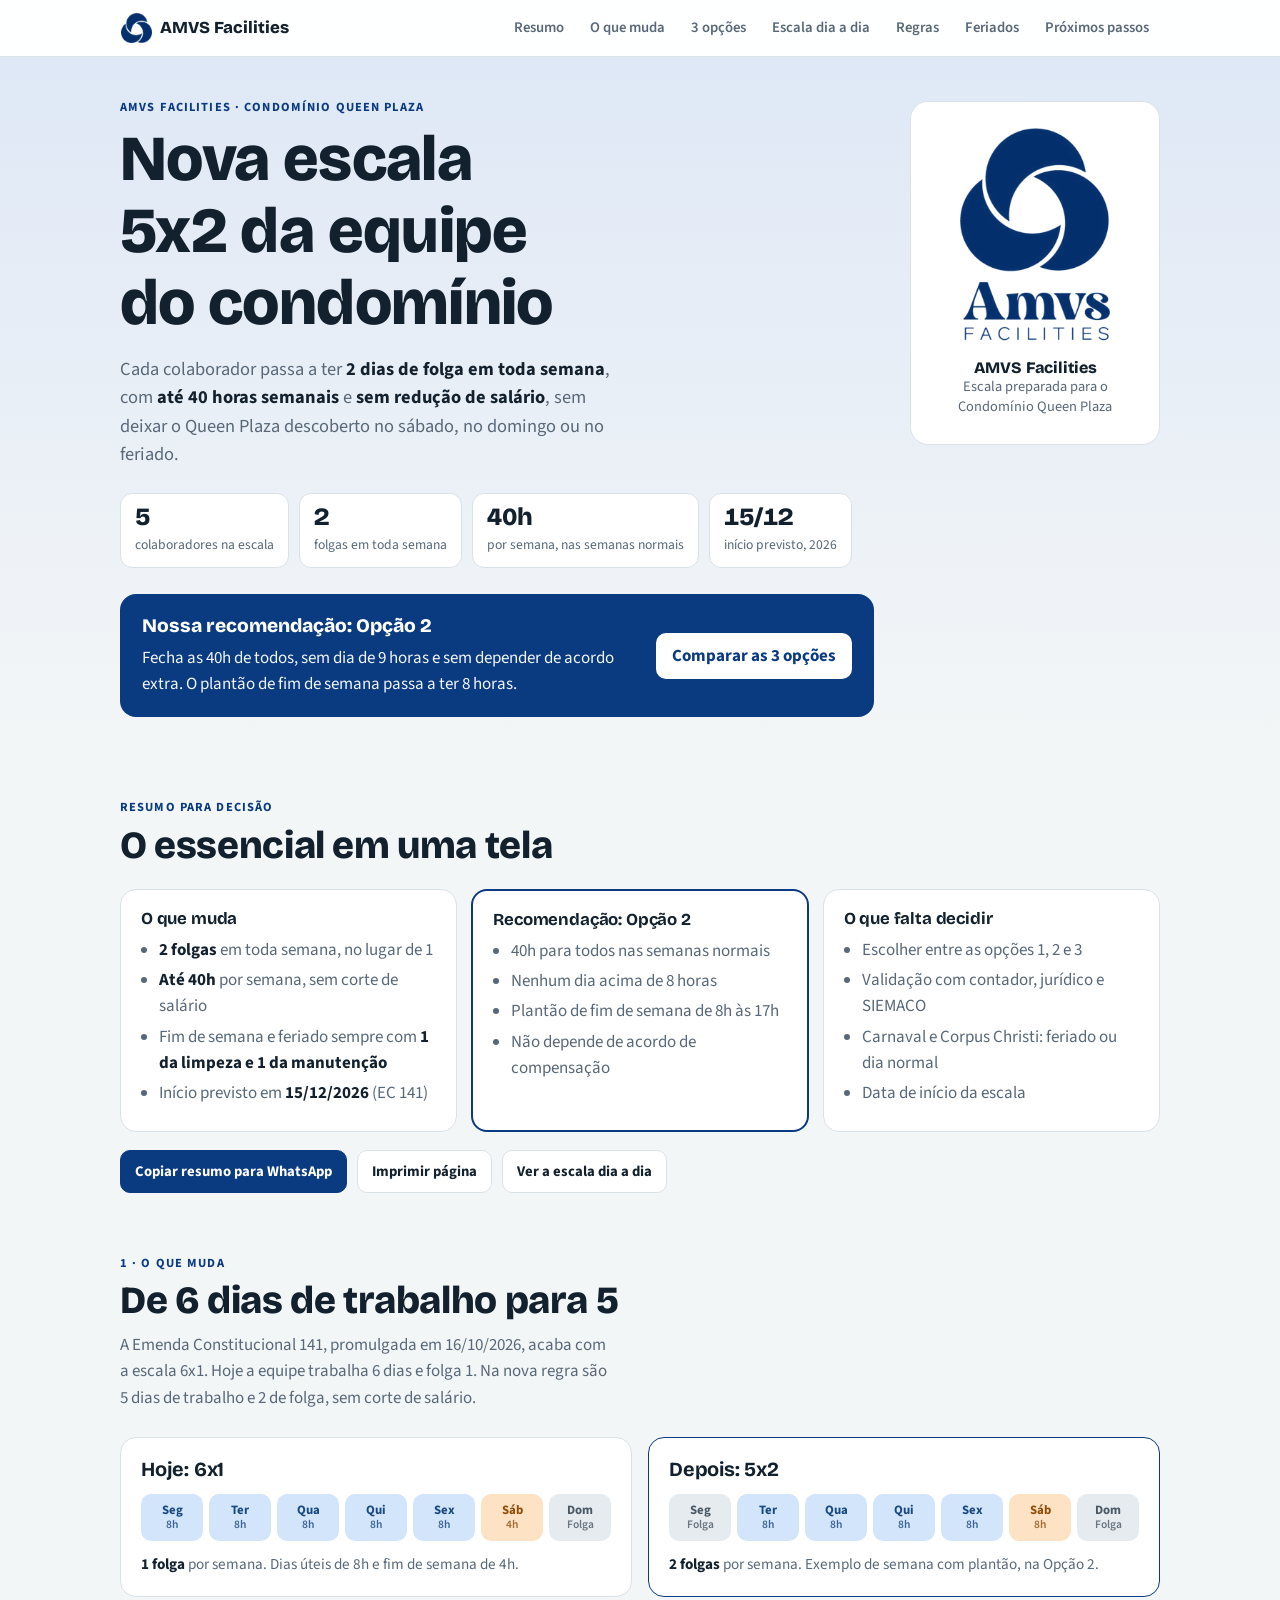
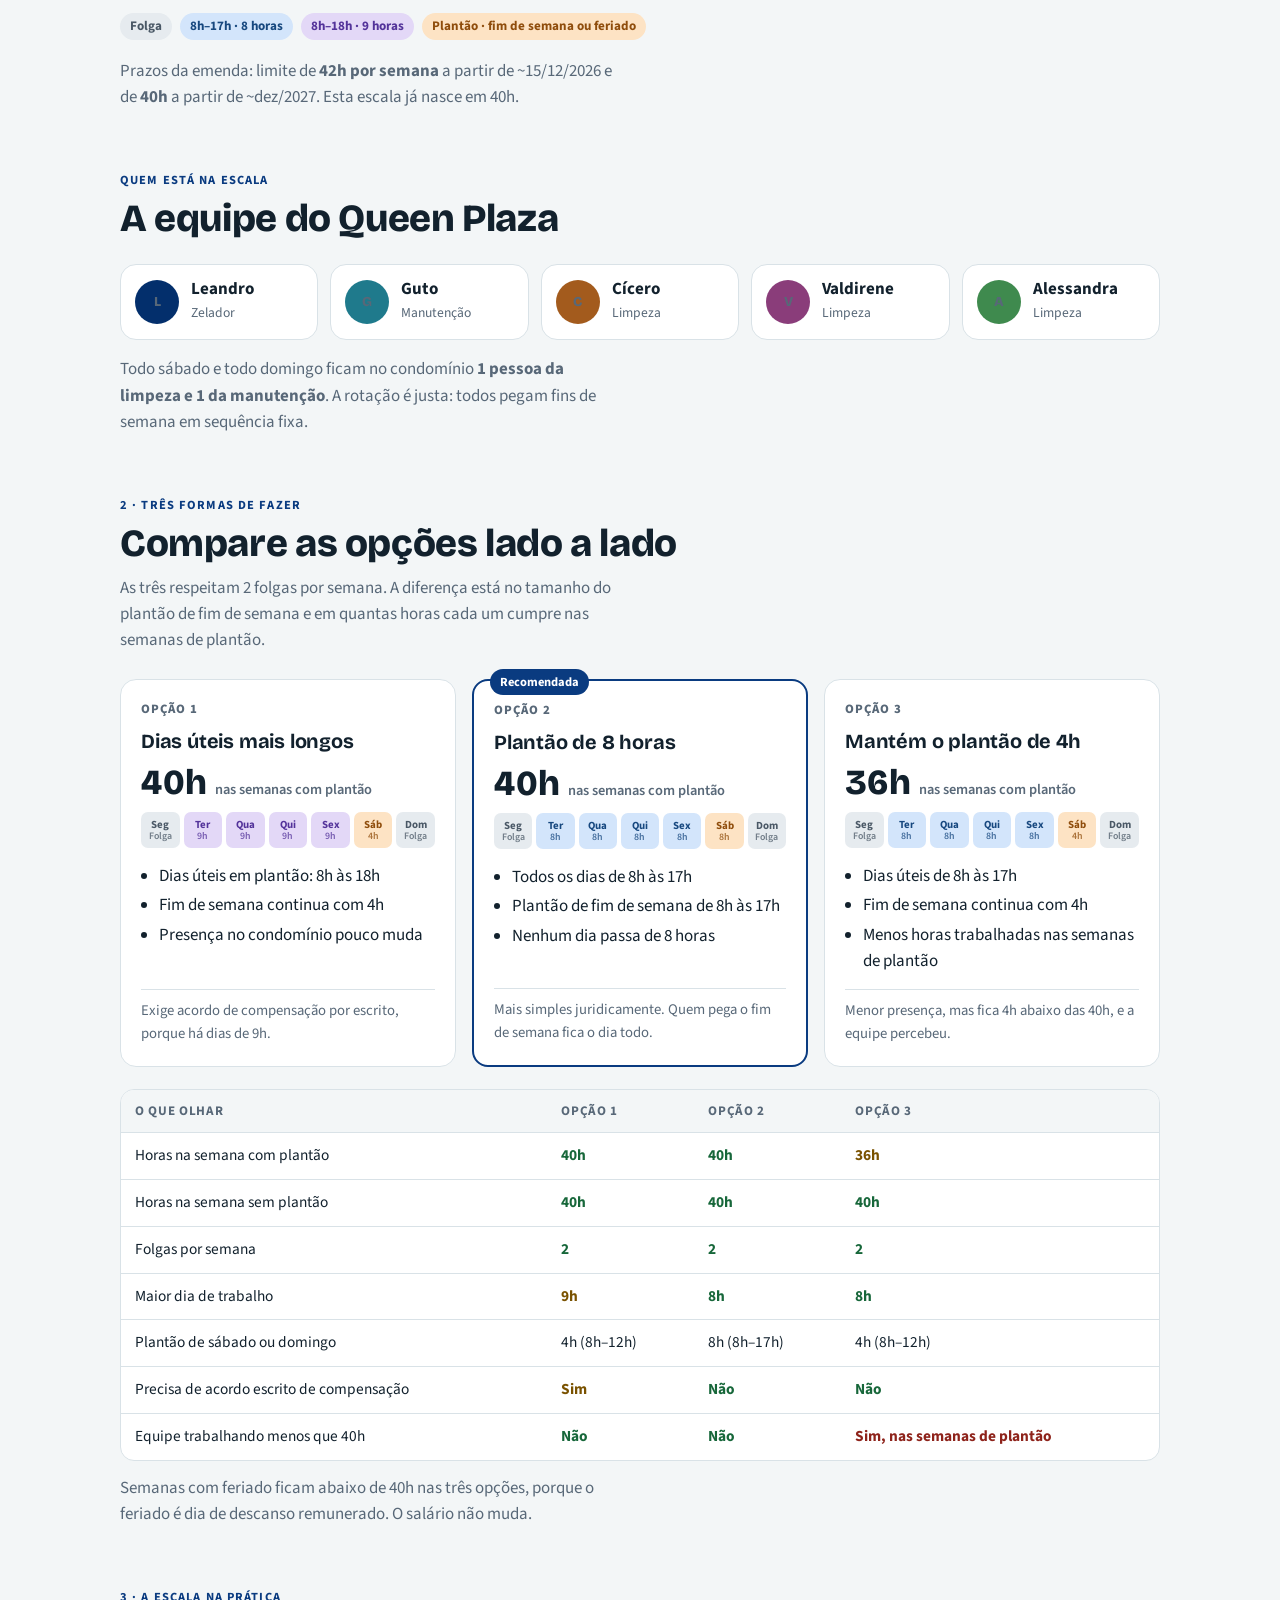
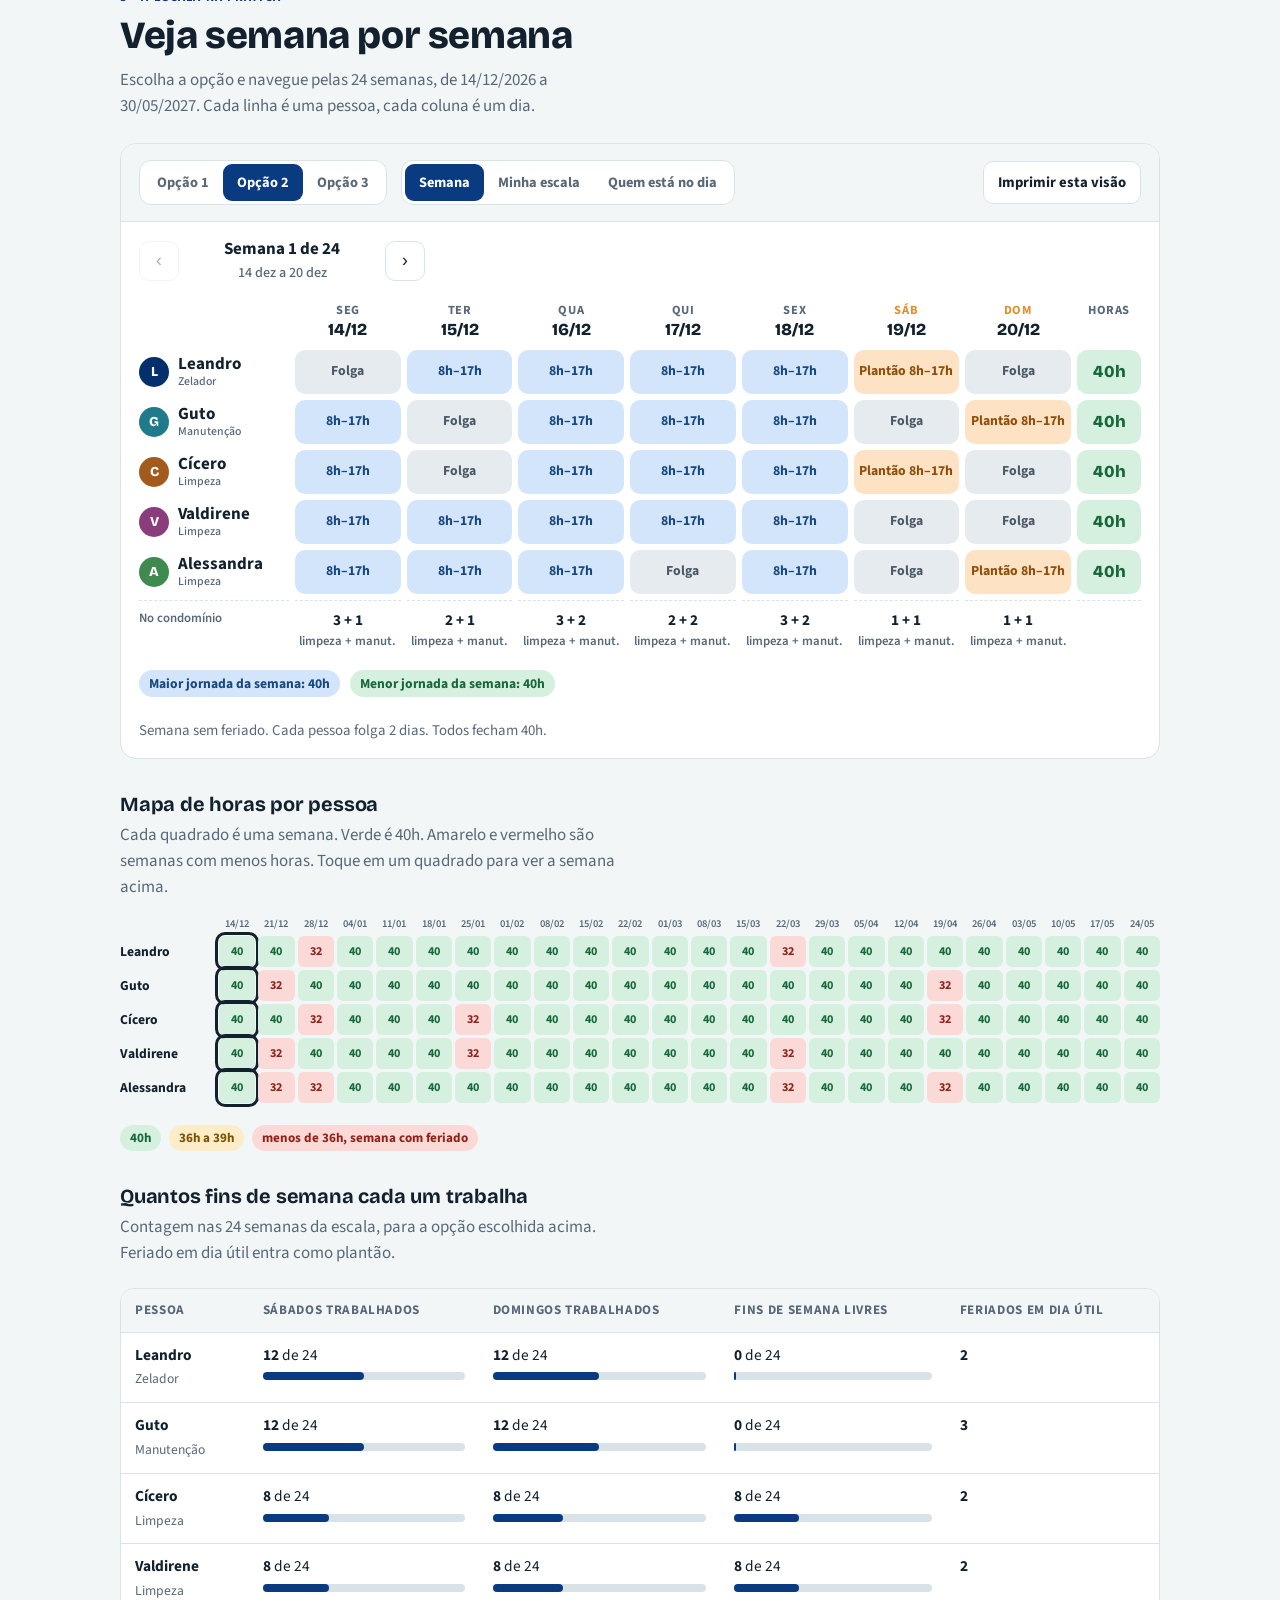
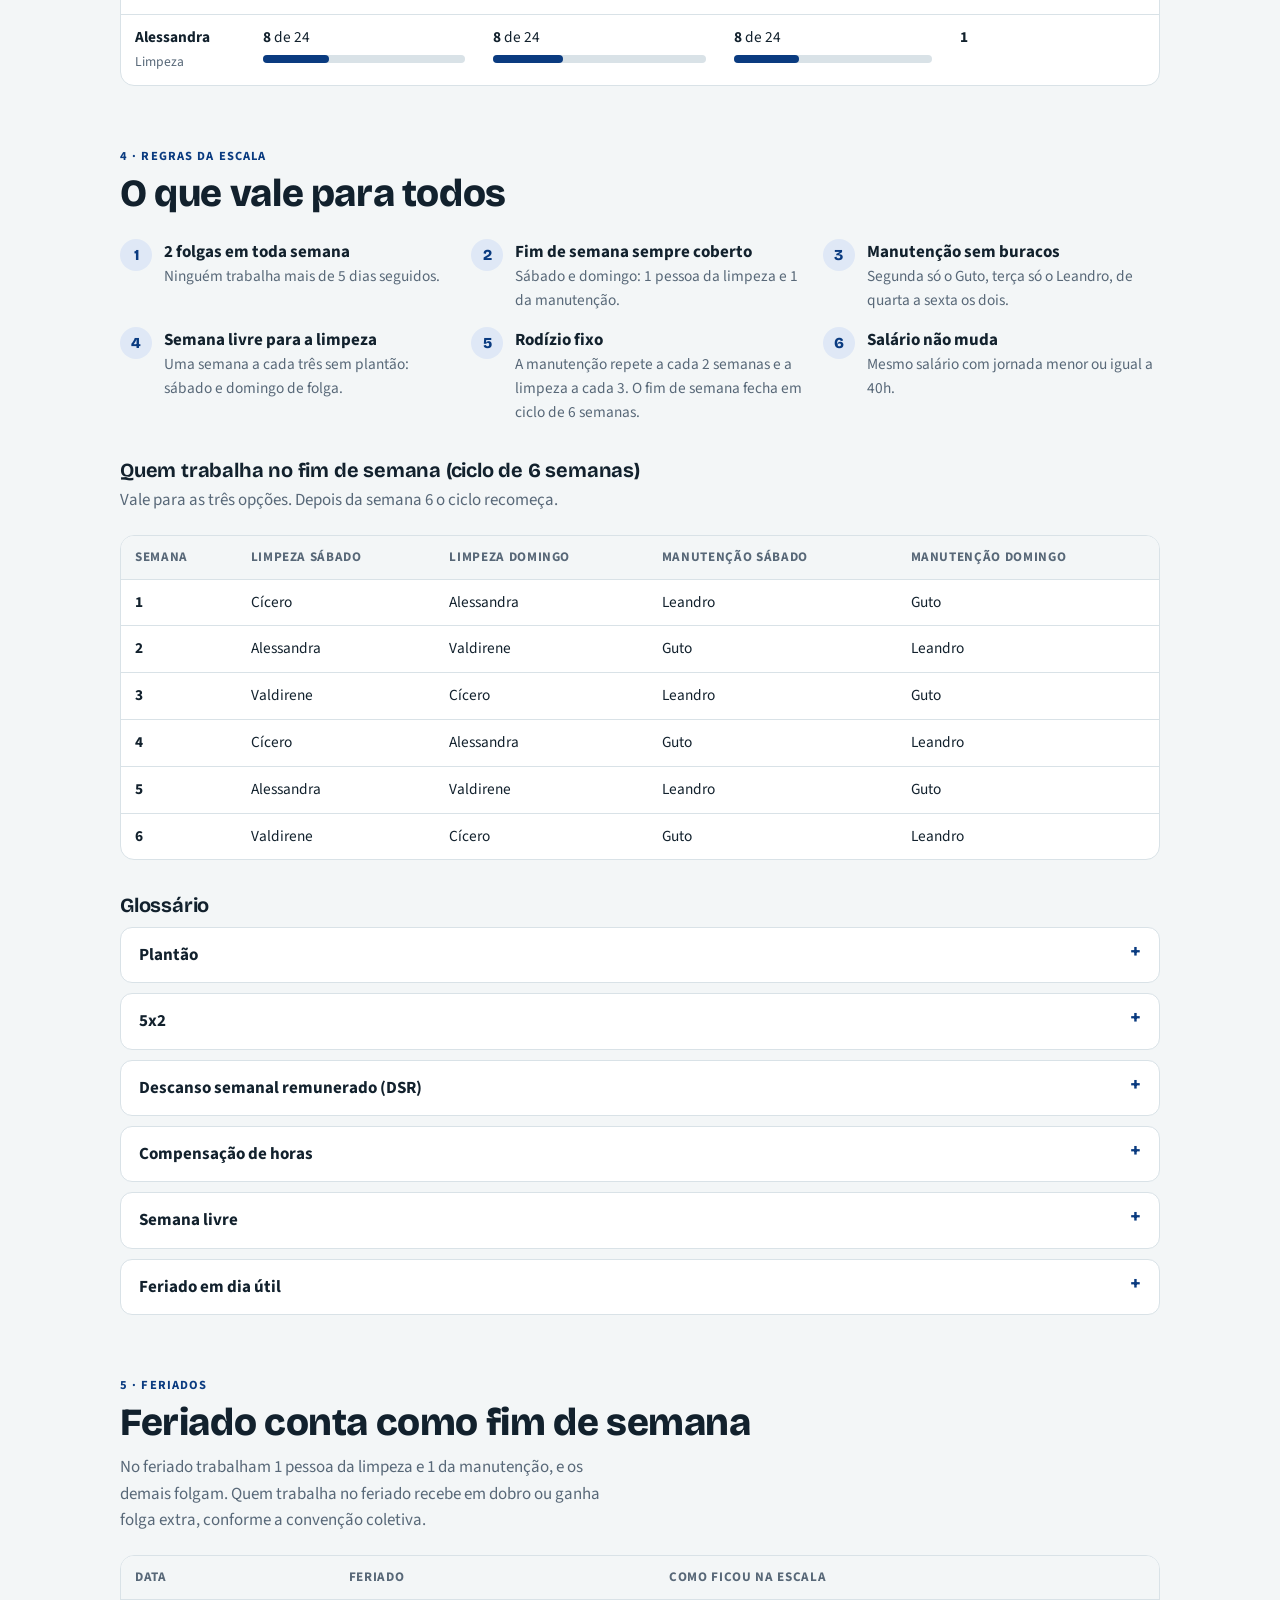
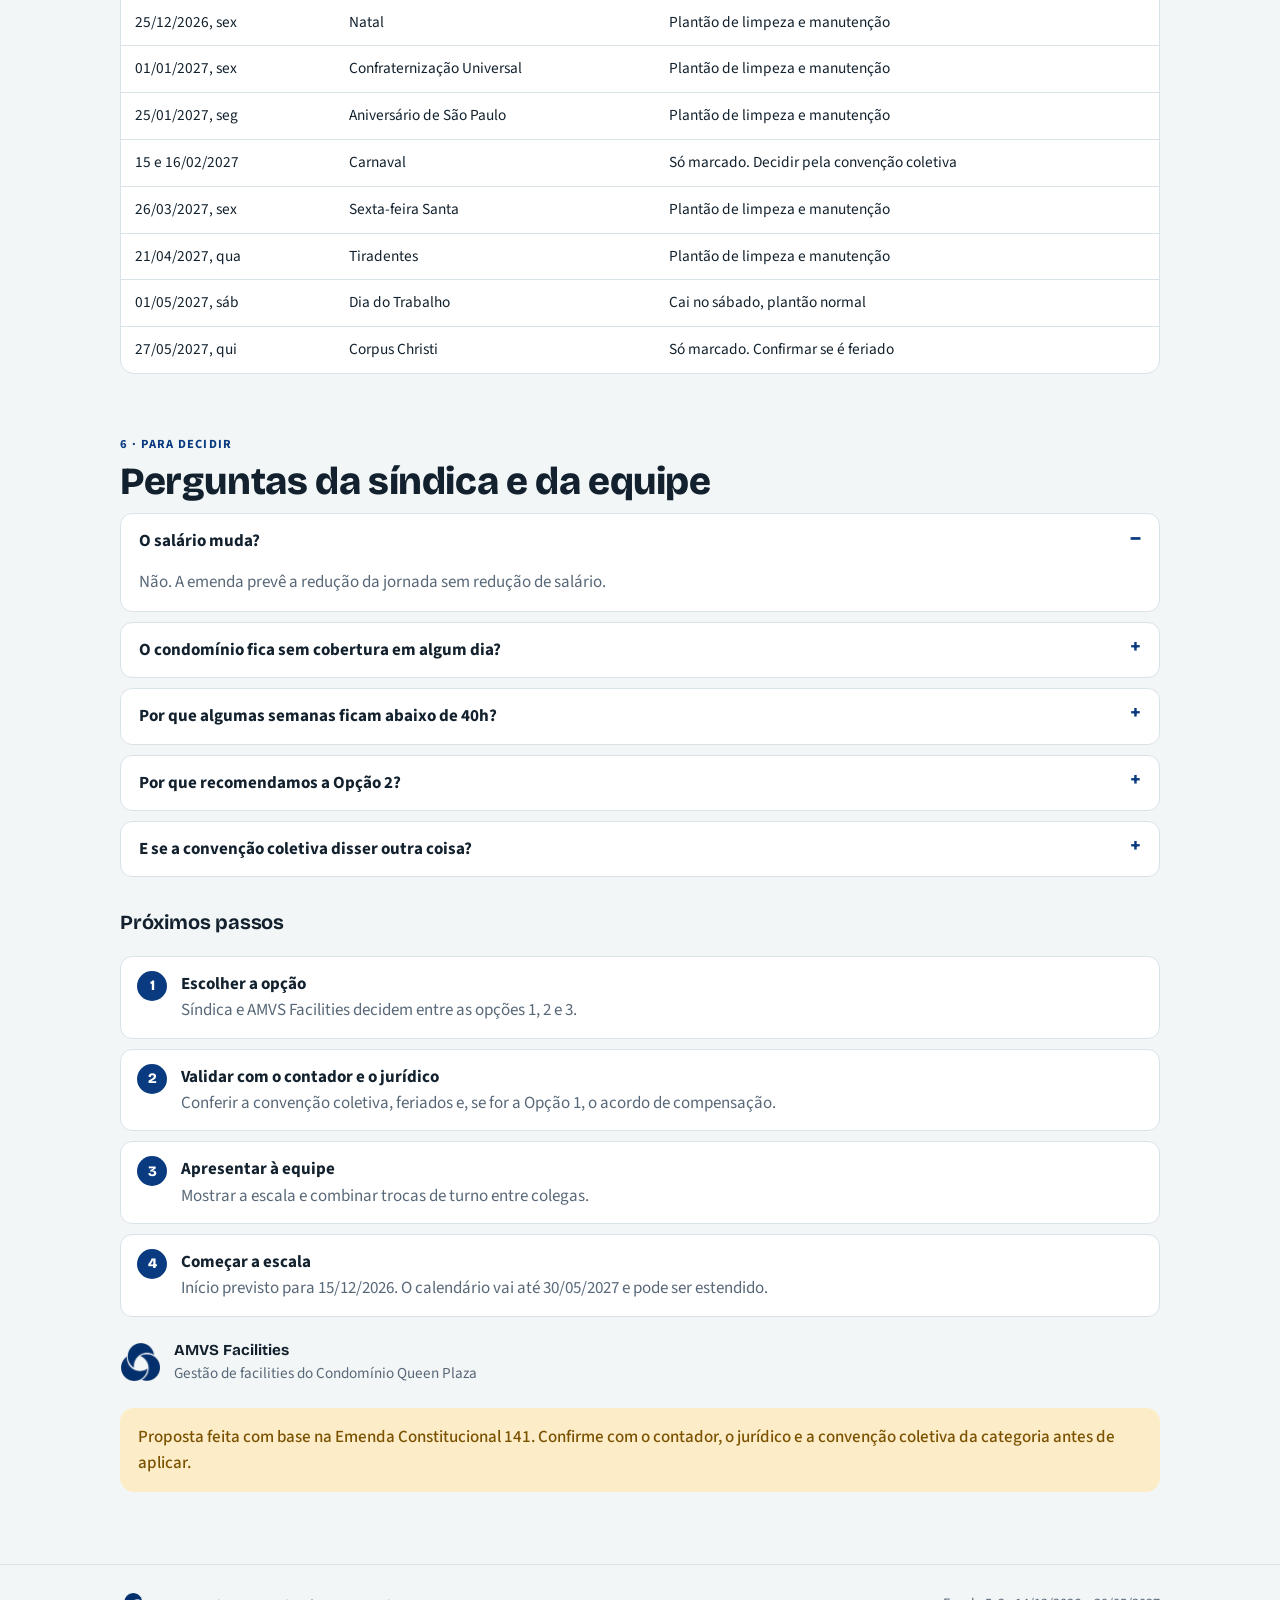
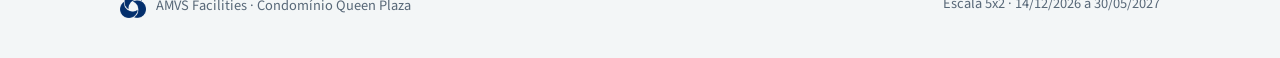
==== commit 01f90854: "Inclui logo e nome da AMVS Facilities no site Logo no menu, no topo (cartão e faixa do celular), no " ====
--- a/index.html
+++ b/index.html
@@ -4,6 +4,7 @@
 <meta charset="utf-8">
 <meta name="viewport" content="width=device-width, initial-scale=1">
 <title>Escala 5x2 Queen Plaza</title>
+<link rel="icon" type="image/png" href="[data-uri]">
 <link rel="preconnect" href="https://fonts.googleapis.com">
 <link rel="preconnect" href="https://fonts.gstatic.com" crossorigin>
 <link href="https://fonts.googleapis.com/css2?family=Bricolage+Grotesque:opsz,wght@12..96,500;12..96,700;12..96,800&family=Source+Sans+3:wght@400;500;600;700&display=swap" rel="stylesheet">
@@ -11,7 +12,7 @@
 /* Layout: faixa de navegação fixa, seções em coluna única de leitura (máx. 1080px), explorador de escala em grade rolável. Marca AMVS em verde-petróleo, turnos com cores próprias. */
 :root{
   --bg:#f3f6f7; --surface:#ffffff; --ink:#12212d; --muted:#586878; --line:#d9e2e7;
-  --brand:#0b5a63; --brand-ink:#ffffff; --brand-soft:#dcefef; --accent:#e0902b;
+  --brand:#0a3b80; --brand-ink:#ffffff; --brand-soft:#dfe8f6; --accent:#e0902b; --logo:#032f6c;
   --folga-bg:#e6ebef; --folga-fg:#4a5866;
   --n8-bg:#d3e5fb; --n8-fg:#17487f;
   --n9-bg:#e3d8f7; --n9-fg:#53339a;
@@ -22,7 +23,7 @@
 }
 @media (prefers-color-scheme:dark){:root:not([data-theme="light"]){
   --bg:#0c1820; --surface:#13242e; --ink:#e8f0f3; --muted:#9db0bc; --line:#26404d;
-  --brand:#4fb8bf; --brand-ink:#08222a; --brand-soft:#17383f; --accent:#f0a64a;
+  --brand:#86b4f4; --brand-ink:#08182c; --brand-soft:#17304f; --accent:#f0a64a; --logo:#d3e3fb;
   --folga-bg:#26343e; --folga-fg:#b4c2cc;
   --n8-bg:#17365a; --n8-fg:#b9d7fb;
   --n9-bg:#35275f; --n9-fg:#d6c8f7;
@@ -31,7 +32,7 @@
   color-scheme:dark;}}
 :root[data-theme="dark"]{
   --bg:#0c1820; --surface:#13242e; --ink:#e8f0f3; --muted:#9db0bc; --line:#26404d;
-  --brand:#4fb8bf; --brand-ink:#08222a; --brand-soft:#17383f; --accent:#f0a64a;
+  --brand:#86b4f4; --brand-ink:#08182c; --brand-soft:#17304f; --accent:#f0a64a; --logo:#d3e3fb;
   --folga-bg:#26343e; --folga-fg:#b4c2cc;
   --n8-bg:#17365a; --n8-fg:#b9d7fb;
   --n9-bg:#35275f; --n9-fg:#d6c8f7;
@@ -56,7 +57,7 @@
 .nav{position:sticky;top:0;z-index:20;background:color-mix(in srgb,var(--surface) 92%,transparent);backdrop-filter:blur(8px);border-bottom:1px solid var(--line)}
 .nav .wrap{display:flex;align-items:center;gap:18px;height:56px}
 .brand{font:800 1.05rem var(--font-d);white-space:nowrap;display:flex;align-items:center;gap:8px}
-.brand i{width:26px;height:26px;border-radius:7px;background:var(--brand);color:var(--brand-ink);display:grid;place-items:center;font:800 .8rem var(--font-d);font-style:normal}
+.brand .logo-mark{width:32px}
 .nav ul{display:flex;gap:4px;list-style:none;margin:0 0 0 auto;padding:0;overflow-x:auto;scrollbar-width:none}
 .nav ul::-webkit-scrollbar{display:none}
 .nav li a{display:block;padding:8px 11px;border-radius:8px;text-decoration:none;color:var(--muted);font-weight:600;font-size:.92rem;white-space:nowrap}
@@ -249,21 +250,42 @@
   body.print-ex main>section:not(#escala),body.print-ex header,body.print-ex #extras,body.print-ex #escala .lead,body.print-ex #escala .eyebrow{display:none!important}
 }
 
+.logo{display:block;background:var(--logo);-webkit-mask:var(--m) center/contain no-repeat;mask:var(--m) center/contain no-repeat}
+.logo-mark{--m:url([data-uri]);width:30px;aspect-ratio:160/154;flex:none}
+.logo-full{--m:url([data-uri]);width:150px;aspect-ratio:420/600}
+.herogrid{display:grid;grid-template-columns:1fr 250px;gap:36px;align-items:start}
+.herologo{background:var(--surface);border:1px solid var(--line);border-radius:18px;padding:26px 20px;display:grid;gap:16px;justify-items:center;text-align:center;position:sticky;top:76px}
+.herologo p{font-size:.9rem;color:var(--muted);line-height:1.4}
+.herologo p b{display:block;color:var(--ink);font:800 1rem var(--font-d)}
+.cobrand{display:none;align-items:center;gap:10px;margin-bottom:18px;font:700 .95rem var(--font-d)}
+.cobrand .logo-mark{width:38px}
+.cobrand span.x{color:var(--muted);font-weight:500}
+.signoff{display:flex;align-items:center;gap:14px;margin-top:22px;color:var(--muted);font-size:.95rem}
+.signoff .logo-mark{width:40px}
+.signoff b{color:var(--ink);display:block;font-family:var(--font-d)}
+footer .logo-mark{width:26px}
+footer .fb{display:flex;align-items:center;gap:10px}
+.printhead{display:none}
+@media (max-width:820px){.herogrid{grid-template-columns:1fr}.herologo{display:none}.cobrand{display:flex}}
+@media print{.printhead{display:flex;align-items:center;gap:14px;padding:0 0 10px;margin-bottom:6px;border-bottom:2px solid #032f6c}.printhead .logo-mark{width:48px}.printhead b{font:800 1.2rem var(--font-d);display:block}.printhead span{font-size:.95rem;color:#444}.herologo{position:static}}
+
 @media (max-width:820px){
   .opts{grid-template-columns:1fr}
   .ba{grid-template-columns:1fr}
   .weeknav{margin-left:0;width:100%;justify-content:space-between}
   .nav ul{margin-left:0}
-  .brand span{display:none}
+  .brand span:not(.logo){display:none}
 }
 @media (prefers-reduced-motion:reduce){html{scroll-behavior:auto}}
 </style>
 </head>
-<body>
+<body id="top">
+
+<div class="printhead"><span class="logo logo-mark" role="img" aria-label="Logo AMVS Facilities"></span><div><b>Escala 5x2 · Condomínio Queen Plaza</b><span>AMVS Facilities</span></div></div>
 
 <nav class="nav" aria-label="Seções">
   <div class="wrap">
-    <div class="brand"><i>A</i><span>AMVS Facilities</span></div>
+    <a class="brand" href="#top" style="text-decoration:none;color:inherit"><span class="logo logo-mark" role="img" aria-label="Logo AMVS Facilities"></span><span>AMVS Facilities</span></a>
     <ul>
       <li><a href="#resumo">Resumo</a></li>
       <li><a href="#mudanca">O que muda</a></li>
@@ -278,6 +300,8 @@
 
 <header class="hero">
   <div class="wrap">
+  <div class="herogrid"><div class="heroleft">
+    <div class="cobrand"><span class="logo logo-mark" role="img" aria-label="Logo AMVS Facilities"></span><span>AMVS Facilities <span class="x">para o</span> Queen Plaza</span></div>
     <div class="eyebrow">AMVS Facilities · Condomínio Queen Plaza</div>
     <h1>Nova escala 5x2 da equipe do condomínio</h1>
     <p class="sub">Cada colaborador passa a ter <b>2 dias de folga em toda semana</b>, com <b>até 40 horas semanais</b> e <b>sem redução de salário</b>, sem deixar o Queen Plaza descoberto no sábado, no domingo ou no feriado.</p>
@@ -292,6 +316,9 @@
       <p style="margin-top:4px">Fecha as 40h de todos, sem dia de 9 horas e sem depender de acordo extra. O plantão de fim de semana passa a ter 8 horas.</p></div>
       <a href="#opcoes">Comparar as 3 opções</a>
     </div>
+  </div>
+    <aside class="herologo" aria-label="Quem preparou"><span class="logo logo-full" role="img" aria-label="Logo AMVS Facilities"></span><p><b>AMVS Facilities</b>Escala preparada para o Condomínio Queen Plaza</p></aside>
+  </div>
   </div>
 </header>
 
@@ -593,6 +620,7 @@
       <li><div><b>Apresentar à equipe</b><br><span style="color:var(--muted)">Mostrar a escala e combinar trocas de turno entre colegas.</span></div></li>
       <li><div><b>Começar a escala</b><br><span style="color:var(--muted)">Início previsto para 15/12/2026. O calendário vai até 30/05/2027 e pode ser estendido.</span></div></li>
     </ol>
+    <div class="signoff"><span class="logo logo-mark" role="img" aria-label="Logo AMVS Facilities"></span><div><b>AMVS Facilities</b>Gestão de facilities do Condomínio Queen Plaza</div></div>
     <div class="warnbox">Proposta feita com base na Emenda Constitucional 141. Confirme com o contador, o jurídico e a convenção coletiva da categoria antes de aplicar.</div>
   </div>
 </section>
@@ -600,7 +628,7 @@
 
 <footer>
   <div class="wrap">
-    <span>AMVS Facilities · Condomínio Queen Plaza</span>
+    <span class="fb"><span class="logo logo-mark" role="img" aria-label="Logo AMVS Facilities"></span>AMVS Facilities · Condomínio Queen Plaza</span>
     <span>Escala 5x2 · 14/12/2026 a 30/05/2027</span>
   </div>
 </footer>
@@ -609,8 +637,8 @@
 <script>
 const DATA = {"1":[["2026-12-14","Seg","Folga","8h–18h","8h–18h","8h–17h","8h–18h",null],["2026-12-15","Ter","8h–18h","Folga","Folga","8h–17h","8h–18h",null],["2026-12-16","Qua","8h–18h","8h–18h","8h–18h","8h–17h","8h–18h",null],["2026-12-17","Qui","8h–18h","8h–18h","8h–18h","8h–17h","Folga",null],["2026-12-18","Sex","8h–18h","8h–18h","8h–18h","8h–17h","8h–18h",null],["2026-12-19","Sáb","8h–12h","Folga","8h–12h","Folga","Folga",null],["2026-12-20","Dom","Folga","8h–12h","Folga","Folga","8h–12h",null],["2026-12-21","Seg","Folga","8h–18h","8h–17h","8h–18h","8h–18h",null],["2026-12-22","Ter","8h–18h","Folga","8h–17h","8h–18h","8h–18h",null],["2026-12-23","Qua","8h–18h","8h–18h","8h–17h","Folga","8h–18h",null],["2026-12-24","Qui","8h–18h","8h–18h","8h–17h","8h–18h","Folga",null],["2026-12-25","Sex","8h–12h","Folga","8h–12h","Folga","Folga","FERIADO – Natal"],["2026-12-26","Sáb","Folga","8h–12h","Folga","Folga","8h–12h",null],["2026-12-27","Dom","8h–12h","Folga","Folga","8h–12h","Folga",null],["2026-12-28","Seg","Folga","8h–18h","8h–18h","8h–18h","8h–17h",null],["2026-12-29","Ter","8h–18h","Folga","Folga","8h–18h","8h–17h",null],["2026-12-30","Qua","8h–18h","8h–18h","8h–18h","Folga","8h–17h",null],["2026-12-31","Qui","8h–18h","8h–18h","8h–18h","8h–18h","8h–17h",null],["2027-01-01","Sex","Folga","8h–12h","Folga","8h–12h","Folga","FERIADO – Confraternização Universal"],["2027-01-02","Sáb","8h–12h","Folga","Folga","8h–12h","Folga",null],["2027-01-03","Dom","Folga","8h–12h","8h–12h","Folga","Folga",null],["2027-01-04","Seg","Folga","8h–18h","8h–18h","8h–17h","8h–18h",null],["2027-01-05","Ter","8h–18h","Folga","Folga","8h–17h","8h–18h",null],["2027-01-06","Qua","8h–18h","8h–18h","8h–18h","8h–17h","8h–18h",null],["2027-01-07","Qui","8h–18h","8h–18h","8h–18h","8h–17h","Folga",null],["2027-01-08","Sex","8h–18h","8h–18h","8h–18h","8h–17h","8h–18h",null],["2027-01-09","Sáb","Folga","8h–12h","8h–12h","Folga","Folga",null],["2027-01-10","Dom","8h–12h","Folga","Folga","Folga","8h–12h",null],["2027-01-11","Seg","Folga","8h–18h","8h–17h","8h–18h","8h–18h",null],["2027-01-12","Ter","8h–18h","Folga","8h–17h","8h–18h","8h–18h",null],["2027-01-13","Qua","8h–18h","8h–18h","8h–17h","Folga","8h–18h",null],["2027-01-14","Qui","8h–18h","8h–18h","8h–17h","8h–18h","Folga",null],["2027-01-15","Sex","8h–18h","8h–18h","8h–17h","8h–18h","8h–18h",null],["2027-01-16","Sáb","8h–12h","Folga","Folga","Folga","8h–12h",null],["2027-01-17","Dom","Folga","8h–12h","Folga","8h–12h","Folga",null],["2027-01-18","Seg","Folga","8h–18h","8h–18h","8h–18h","8h–17h",null],["2027-01-19","Ter","8h–18h","Folga","Folga","8h–18h","8h–17h",null],["2027-01-20","Qua","8h–18h","8h–18h","8h–18h","Folga","8h–17h",null],["2027-01-21","Qui","8h–18h","8h–18h","8h–18h","8h–18h","8h–17h",null],["2027-01-22","Sex","8h–18h","8h–18h","8h–18h","8h–18h","8h–17h",null],["2027-01-23","Sáb","Folga","8h–12h","Folga","8h–12h","Folga",null],["2027-01-24","Dom","8h–12h","Folga","8h–12h","Folga","Folga",null],["2027-01-25","Seg","Folga","8h–12h","Folga","Folga","8h–12h","FERIADO – Aniversário de São Paulo"],["2027-01-26","Ter","8h–18h","Folga","Folga","8h–17h","8h–18h",null],["2027-01-27","Qua","8h–18h","8h–18h","8h–18h","8h–17h","8h–18h",null],["2027-01-28","Qui","8h–18h","8h–18h","8h–18h","8h–17h","Folga",null],["2027-01-29","Sex","8h–18h","8h–18h","8h–18h","8h–17h","8h–18h",null],["2027-01-30","Sáb","8h–12h","Folga","8h–12h","Folga","Folga",null],["2027-01-31","Dom","Folga","8h–12h","Folga","Folga","8h–12h",null],["2027-02-01","Seg","Folga","8h–18h","8h–17h","8h–18h","8h–18h",null],["2027-02-02","Ter","8h–18h","Folga","8h–17h","8h–18h","8h–18h",null],["2027-02-03","Qua","8h–18h","8h–18h","8h–17h","Folga","8h–18h",null],["2027-02-04","Qui","8h–18h","8h–18h","8h–17h","8h–18h","Folga",null],["2027-02-05","Sex","8h–18h","8h–18h","8h–17h","8h–18h","8h–18h",null],["2027-02-06","Sáb","Folga","8h–12h","Folga","Folga","8h–12h",null],["2027-02-07","Dom","8h–12h","Folga","Folga","8h–12h","Folga",null],["2027-02-08","Seg","Folga","8h–18h","8h–18h","8h–18h","8h–17h",null],["2027-02-09","Ter","8h–18h","Folga","Folga","8h–18h","8h–17h",null],["2027-02-10","Qua","8h–18h","8h–18h","8h–18h","Folga","8h–17h",null],["2027-02-11","Qui","8h–18h","8h–18h","8h–18h","8h–18h","8h–17h",null],["2027-02-12","Sex","8h–18h","8h–18h","8h–18h","8h–18h","8h–17h",null],["2027-02-13","Sáb","8h–12h","Folga","Folga","8h–12h","Folga",null],["2027-02-14","Dom","Folga","8h–12h","8h–12h","Folga","Folga",null],["2027-02-15","Seg","Folga","8h–18h","8h–18h","8h–17h","8h–18h","Carnaval (ponto facultativo – confirmar)"],["2027-02-16","Ter","8h–18h","Folga","Folga","8h–17h","8h–18h","Carnaval (ponto facultativo – confirmar)"],["2027-02-17","Qua","8h–18h","8h–18h","8h–18h","8h–17h","8h–18h",null],["2027-02-18","Qui","8h–18h","8h–18h","8h–18h","8h–17h","Folga",null],["2027-02-19","Sex","8h–18h","8h–18h","8h–18h","8h–17h","8h–18h",null],["2027-02-20","Sáb","Folga","8h–12h","8h–12h","Folga","Folga",null],["2027-02-21","Dom","8h–12h","Folga","Folga","Folga","8h–12h",null],["2027-02-22","Seg","Folga","8h–18h","8h–17h","8h–18h","8h–18h",null],["2027-02-23","Ter","8h–18h","Folga","8h–17h","8h–18h","8h–18h",null],["2027-02-24","Qua","8h–18h","8h–18h","8h–17h","Folga","8h–18h",null],["2027-02-25","Qui","8h–18h","8h–18h","8h–17h","8h–18h","Folga",null],["2027-02-26","Sex","8h–18h","8h–18h","8h–17h","8h–18h","8h–18h",null],["2027-02-27","Sáb","8h–12h","Folga","Folga","Folga","8h–12h",null],["2027-02-28","Dom","Folga","8h–12h","Folga","8h–12h","Folga",null],["2027-03-01","Seg","Folga","8h–18h","8h–18h","8h–18h","8h–17h",null],["2027-03-02","Ter","8h–18h","Folga","Folga","8h–18h","8h–17h",null],["2027-03-03","Qua","8h–18h","8h–18h","8h–18h","Folga","8h–17h",null],["2027-03-04","Qui","8h–18h","8h–18h","8h–18h","8h–18h","8h–17h",null],["2027-03-05","Sex","8h–18h","8h–18h","8h–18h","8h–18h","8h–17h",null],["2027-03-06","Sáb","Folga","8h–12h","Folga","8h–12h","Folga",null],["2027-03-07","Dom","8h–12h","Folga","8h–12h","Folga","Folga",null],["2027-03-08","Seg","Folga","8h–18h","8h–18h","8h–17h","8h–18h",null],["2027-03-09","Ter","8h–18h","Folga","Folga","8h–17h","8h–18h",null],["2027-03-10","Qua","8h–18h","8h–18h","8h–18h","8h–17h","8h–18h",null],["2027-03-11","Qui","8h–18h","8h–18h","8h–18h","8h–17h","Folga",null],["2027-03-12","Sex","8h–18h","8h–18h","8h–18h","8h–17h","8h–18h",null],["2027-03-13","Sáb","8h–12h","Folga","8h–12h","Folga","Folga",null],["2027-03-14","Dom","Folga","8h–12h","Folga","Folga","8h–12h",null],["2027-03-15","Seg","Folga","8h–18h","8h–17h","8h–18h","8h–18h",null],["2027-03-16","Ter","8h–18h","Folga","8h–17h","8h–18h","8h–18h",null],["2027-03-17","Qua","8h–18h","8h–18h","8h–17h","Folga","8h–18h",null],["2027-03-18","Qui","8h–18h","8h–18h","8h–17h","8h–18h","Folga",null],["2027-03-19","Sex","8h–18h","8h–18h","8h–17h","8h–18h","8h–18h",null],["2027-03-20","Sáb","Folga","8h–12h","Folga","Folga","8h–12h",null],["2027-03-21","Dom","8h–12h","Folga","Folga","8h–12h","Folga",null],["2027-03-22","Seg","Folga","8h–18h","8h–18h","8h–18h","8h–17h",null],["2027-03-23","Ter","8h–18h","Folga","Folga","8h–18h","8h–17h",null],["2027-03-24","Qua","8h–18h","8h–18h","8h–18h","Folga","8h–17h",null],["2027-03-25","Qui","8h–18h","8h–18h","8h–18h","8h–18h","8h–17h",null],["2027-03-26","Sex","Folga","8h–12h","8h–12h","Folga","Folga","FERIADO – Sexta-feira Santa"],["2027-03-27","Sáb","8h–12h","Folga","Folga","8h–12h","Folga",null],["2027-03-28","Dom","Folga","8h–12h","8h–12h","Folga","Folga",null],["2027-03-29","Seg","Folga","8h–18h","8h–18h","8h–17h","8h–18h",null],["2027-03-30","Ter","8h–18h","Folga","Folga","8h–17h","8h–18h",null],["2027-03-31","Qua","8h–18h","8h–18h","8h–18h","8h–17h","8h–18h",null],["2027-04-01","Qui","8h–18h","8h–18h","8h–18h","8h–17h","Folga",null],["2027-04-02","Sex","8h–18h","8h–18h","8h–18h","8h–17h","8h–18h",null],["2027-04-03","Sáb","Folga","8h–12h","8h–12h","Folga","Folga",null],["2027-04-04","Dom","8h–12h","Folga","Folga","Folga","8h–12h",null],["2027-04-05","Seg","Folga","8h–18h","8h–17h","8h–18h","8h–18h",null],["2027-04-06","Ter","8h–18h","Folga","8h–17h","8h–18h","8h–18h",null],["2027-04-07","Qua","8h–18h","8h–18h","8h–17h","Folga","8h–18h",null],["2027-04-08","Qui","8h–18h","8h–18h","8h–17h","8h–18h","Folga",null],["2027-04-09","Sex","8h–18h","8h–18h","8h–17h","8h–18h","8h–18h",null],["2027-04-10","Sáb","8h–12h","Folga","Folga","Folga","8h–12h",null],["2027-04-11","Dom","Folga","8h–12h","Folga","8h–12h","Folga",null],["2027-04-12","Seg","Folga","8h–18h","8h–18h","8h–18h","8h–17h",null],["2027-04-13","Ter","8h–18h","Folga","Folga","8h–18h","8h–17h",null],["2027-04-14","Qua","8h–18h","8h–18h","8h–18h","Folga","8h–17h",null],["2027-04-15","Qui","8h–18h","8h–18h","8h–18h","8h–18h","8h–17h",null],["2027-04-16","Sex","8h–18h","8h–18h","8h–18h","8h–18h","8h–17h",null],["2027-04-17","Sáb","Folga","8h–12h","Folga","8h–12h","Folga",null],["2027-04-18","Dom","8h–12h","Folga","8h–12h","Folga","Folga",null],["2027-04-19","Seg","Folga","8h–18h","8h–18h","8h–17h","8h–18h",null],["2027-04-20","Ter","8h–18h","Folga","Folga","8h–17h","8h–18h",null],["2027-04-21","Qua","8h–12h","Folga","Folga","8h–12h","Folga","FERIADO – Tiradentes"],["2027-04-22","Qui","8h–18h","8h–18h","8h–18h","8h–17h","Folga",null],["2027-04-23","Sex","8h–18h","8h–18h","8h–18h","8h–17h","8h–18h",null],["2027-04-24","Sáb","8h–12h","Folga","8h–12h","Folga","Folga",null],["2027-04-25","Dom","Folga","8h–12h","Folga","Folga","8h–12h",null],["2027-04-26","Seg","Folga","8h–18h","8h–17h","8h–18h","8h–18h",null],["2027-04-27","Ter","8h–18h","Folga","8h–17h","8h–18h","8h–18h",null],["2027-04-28","Qua","8h–18h","8h–18h","8h–17h","Folga","8h–18h",null],["2027-04-29","Qui","8h–18h","8h–18h","8h–17h","8h–18h","Folga",null],["2027-04-30","Sex","8h–18h","8h–18h","8h–17h","8h–18h","8h–18h",null],["2027-05-01","Sáb","Folga","8h–12h","Folga","Folga","8h–12h","FERIADO – Dia do Trabalho (sábado)"],["2027-05-02","Dom","8h–12h","Folga","Folga","8h–12h","Folga",null],["2027-05-03","Seg","Folga","8h–18h","8h–18h","8h–18h","8h–17h",null],["2027-05-04","Ter","8h–18h","Folga","Folga","8h–18h","8h–17h",null],["2027-05-05","Qua","8h–18h","8h–18h","8h–18h","Folga","8h–17h",null],["2027-05-06","Qui","8h–18h","8h–18h","8h–18h","8h–18h","8h–17h",null],["2027-05-07","Sex","8h–18h","8h–18h","8h–18h","8h–18h","8h–17h",null],["2027-05-08","Sáb","8h–12h","Folga","Folga","8h–12h","Folga",null],["2027-05-09","Dom","Folga","8h–12h","8h–12h","Folga","Folga",null],["2027-05-10","Seg","Folga","8h–18h","8h–18h","8h–17h","8h–18h",null],["2027-05-11","Ter","8h–18h","Folga","Folga","8h–17h","8h–18h",null],["2027-05-12","Qua","8h–18h","8h–18h","8h–18h","8h–17h","8h–18h",null],["2027-05-13","Qui","8h–18h","8h–18h","8h–18h","8h–17h","Folga",null],["2027-05-14","Sex","8h–18h","8h–18h","8h–18h","8h–17h","8h–18h",null],["2027-05-15","Sáb","Folga","8h–12h","8h–12h","Folga","Folga",null],["2027-05-16","Dom","8h–12h","Folga","Folga","Folga","8h–12h",null],["2027-05-17","Seg","Folga","8h–18h","8h–17h","8h–18h","8h–18h",null],["2027-05-18","Ter","8h–18h","Folga","8h–17h","8h–18h","8h–18h",null],["2027-05-19","Qua","8h–18h","8h–18h","8h–17h","Folga","8h–18h",null],["2027-05-20","Qui","8h–18h","8h–18h","8h–17h","8h–18h","Folga",null],["2027-05-21","Sex","8h–18h","8h–18h","8h–17h","8h–18h","8h–18h",null],["2027-05-22","Sáb","8h–12h","Folga","Folga","Folga","8h–12h",null],["2027-05-23","Dom","Folga","8h–12h","Folga","8h–12h","Folga",null],["2027-05-24","Seg","Folga","8h–18h","8h–18h","8h–18h","8h–17h",null],["2027-05-25","Ter","8h–18h","Folga","Folga","8h–18h","8h–17h",null],["2027-05-26","Qua","8h–18h","8h–18h","8h–18h","Folga","8h–17h",null],["2027-05-27","Qui","8h–18h","8h–18h","8h–18h","8h–18h","8h–17h","Corpus Christi (confirmar se é feriado)"],["2027-05-28","Sex","8h–18h","8h–18h","8h–18h","8h–18h","8h–17h",null],["2027-05-29","Sáb","Folga","8h–12h","Folga","8h–12h","Folga",null],["2027-05-30","Dom","8h–12h","Folga","8h–12h","Folga","Folga",null]],"2":[["2026-12-14","Seg","Folga","8h–17h","8h–17h","8h–17h","8h–17h",null],["2026-12-15","Ter","8h–17h","Folga","Folga","8h–17h","8h–17h",null],["2026-12-16","Qua","8h–17h","8h–17h","8h–17h","8h–17h","8h–17h",null],["2026-12-17","Qui","8h–17h","8h–17h","8h–17h","8h–17h","Folga",null],["2026-12-18","Sex","8h–17h","8h–17h","8h–17h","8h–17h","8h–17h",null],["2026-12-19","Sáb","Plantão 8h–17h","Folga","Plantão 8h–17h","Folga","Folga",null],["2026-12-20","Dom","Folga","Plantão 8h–17h","Folga","Folga","Plantão 8h–17h",null],["2026-12-21","Seg","Folga","8h–17h","8h–17h","8h–17h","8h–17h",null],["2026-12-22","Ter","8h–17h","Folga","8h–17h","8h–17h","8h–17h",null],["2026-12-23","Qua","8h–17h","8h–17h","8h–17h","Folga","8h–17h",null],["2026-12-24","Qui","8h–17h","8h–17h","8h–17h","8h–17h","Folga",null],["2026-12-25","Sex","Plantão 8h–17h","Folga","Plantão 8h–17h","Folga","Folga","FERIADO – Natal"],["2026-12-26","Sáb","Folga","Plantão 8h–17h","Folga","Folga","Plantão 8h–17h",null],["2026-12-27","Dom","Plantão 8h–17h","Folga","Folga","Plantão 8h–17h","Folga",null],["2026-12-28","Seg","Folga","8h–17h","8h–17h","8h–17h","8h–17h",null],["2026-12-29","Ter","8h–17h","Folga","Folga","8h–17h","8h–17h",null],["2026-12-30","Qua","8h–17h","8h–17h","8h–17h","Folga","8h–17h",null],["2026-12-31","Qui","8h–17h","8h–17h","8h–17h","8h–17h","8h–17h",null],["2027-01-01","Sex","Folga","Plantão 8h–17h","Folga","Plantão 8h–17h","Folga","FERIADO – Confraternização Universal"],["2027-01-02","Sáb","Plantão 8h–17h","Folga","Folga","Plantão 8h–17h","Folga",null],["2027-01-03","Dom","Folga","Plantão 8h–17h","Plantão 8h–17h","Folga","Folga",null],["2027-01-04","Seg","Folga","8h–17h","8h–17h","8h–17h","8h–17h",null],["2027-01-05","Ter","8h–17h","Folga","Folga","8h–17h","8h–17h",null],["2027-01-06","Qua","8h–17h","8h–17h","8h–17h","8h–17h","8h–17h",null],["2027-01-07","Qui","8h–17h","8h–17h","8h–17h","8h–17h","Folga",null],["2027-01-08","Sex","8h–17h","8h–17h","8h–17h","8h–17h","8h–17h",null],["2027-01-09","Sáb","Folga","Plantão 8h–17h","Plantão 8h–17h","Folga","Folga",null],["2027-01-10","Dom","Plantão 8h–17h","Folga","Folga","Folga","Plantão 8h–17h",null],["2027-01-11","Seg","Folga","8h–17h","8h–17h","8h–17h","8h–17h",null],["2027-01-12","Ter","8h–17h","Folga","8h–17h","8h–17h","8h–17h",null],["2027-01-13","Qua","8h–17h","8h–17h","8h–17h","Folga","8h–17h",null],["2027-01-14","Qui","8h–17h","8h–17h","8h–17h","8h–17h","Folga",null],["2027-01-15","Sex","8h–17h","8h–17h","8h–17h","8h–17h","8h–17h",null],["2027-01-16","Sáb","Plantão 8h–17h","Folga","Folga","Folga","Plantão 8h–17h",null],["2027-01-17","Dom","Folga","Plantão 8h–17h","Folga","Plantão 8h–17h","Folga",null],["2027-01-18","Seg","Folga","8h–17h","8h–17h","8h–17h","8h–17h",null],["2027-01-19","Ter","8h–17h","Folga","Folga","8h–17h","8h–17h",null],["2027-01-20","Qua","8h–17h","8h–17h","8h–17h","Folga","8h–17h",null],["2027-01-21","Qui","8h–17h","8h–17h","8h–17h","8h–17h","8h–17h",null],["2027-01-22","Sex","8h–17h","8h–17h","8h–17h","8h–17h","8h–17h",null],["2027-01-23","Sáb","Folga","Plantão 8h–17h","Folga","Plantão 8h–17h","Folga",null],["2027-01-24","Dom","Plantão 8h–17h","Folga","Plantão 8h–17h","Folga","Folga",null],["2027-01-25","Seg","Folga","Plantão 8h–17h","Folga","Folga","Plantão 8h–17h","FERIADO – Aniversário de São Paulo"],["2027-01-26","Ter","8h–17h","Folga","Folga","8h–17h","8h–17h",null],["2027-01-27","Qua","8h–17h","8h–17h","8h–17h","8h–17h","8h–17h",null],["2027-01-28","Qui","8h–17h","8h–17h","8h–17h","8h–17h","Folga",null],["2027-01-29","Sex","8h–17h","8h–17h","8h–17h","8h–17h","8h–17h",null],["2027-01-30","Sáb","Plantão 8h–17h","Folga","Plantão 8h–17h","Folga","Folga",null],["2027-01-31","Dom","Folga","Plantão 8h–17h","Folga","Folga","Plantão 8h–17h",null],["2027-02-01","Seg","Folga","8h–17h","8h–17h","8h–17h","8h–17h",null],["2027-02-02","Ter","8h–17h","Folga","8h–17h","8h–17h","8h–17h",null],["2027-02-03","Qua","8h–17h","8h–17h","8h–17h","Folga","8h–17h",null],["2027-02-04","Qui","8h–17h","8h–17h","8h–17h","8h–17h","Folga",null],["2027-02-05","Sex","8h–17h","8h–17h","8h–17h","8h–17h","8h–17h",null],["2027-02-06","Sáb","Folga","Plantão 8h–17h","Folga","Folga","Plantão 8h–17h",null],["2027-02-07","Dom","Plantão 8h–17h","Folga","Folga","Plantão 8h–17h","Folga",null],["2027-02-08","Seg","Folga","8h–17h","8h–17h","8h–17h","8h–17h",null],["2027-02-09","Ter","8h–17h","Folga","Folga","8h–17h","8h–17h",null],["2027-02-10","Qua","8h–17h","8h–17h","8h–17h","Folga","8h–17h",null],["2027-02-11","Qui","8h–17h","8h–17h","8h–17h","8h–17h","8h–17h",null],["2027-02-12","Sex","8h–17h","8h–17h","8h–17h","8h–17h","8h–17h",null],["2027-02-13","Sáb","Plantão 8h–17h","Folga","Folga","Plantão 8h–17h","Folga",null],["2027-02-14","Dom","Folga","Plantão 8h–17h","Plantão 8h–17h","Folga","Folga",null],["2027-02-15","Seg","Folga","8h–17h","8h–17h","8h–17h","8h–17h","Carnaval (ponto facultativo – confirmar)"],["2027-02-16","Ter","8h–17h","Folga","Folga","8h–17h","8h–17h","Carnaval (ponto facultativo – confirmar)"],["2027-02-17","Qua","8h–17h","8h–17h","8h–17h","8h–17h","8h–17h",null],["2027-02-18","Qui","8h–17h","8h–17h","8h–17h","8h–17h","Folga",null],["2027-02-19","Sex","8h–17h","8h–17h","8h–17h","8h–17h","8h–17h",null],["2027-02-20","Sáb","Folga","Plantão 8h–17h","Plantão 8h–17h","Folga","Folga",null],["2027-02-21","Dom","Plantão 8h–17h","Folga","Folga","Folga","Plantão 8h–17h",null],["2027-02-22","Seg","Folga","8h–17h","8h–17h","8h–17h","8h–17h",null],["2027-02-23","Ter","8h–17h","Folga","8h–17h","8h–17h","8h–17h",null],["2027-02-24","Qua","8h–17h","8h–17h","8h–17h","Folga","8h–17h",null],["2027-02-25","Qui","8h–17h","8h–17h","8h–17h","8h–17h","Folga",null],["2027-02-26","Sex","8h–17h","8h–17h","8h–17h","8h–17h","8h–17h",null],["2027-02-27","Sáb","Plantão 8h–17h","Folga","Folga","Folga","Plantão 8h–17h",null],["2027-02-28","Dom","Folga","Plantão 8h–17h","Folga","Plantão 8h–17h","Folga",null],["2027-03-01","Seg","Folga","8h–17h","8h–17h","8h–17h","8h–17h",null],["2027-03-02","Ter","8h–17h","Folga","Folga","8h–17h","8h–17h",null],["2027-03-03","Qua","8h–17h","8h–17h","8h–17h","Folga","8h–17h",null],["2027-03-04","Qui","8h–17h","8h–17h","8h–17h","8h–17h","8h–17h",null],["2027-03-05","Sex","8h–17h","8h–17h","8h–17h","8h–17h","8h–17h",null],["2027-03-06","Sáb","Folga","Plantão 8h–17h","Folga","Plantão 8h–17h","Folga",null],["2027-03-07","Dom","Plantão 8h–17h","Folga","Plantão 8h–17h","Folga","Folga",null],["2027-03-08","Seg","Folga","8h–17h","8h–17h","8h–17h","8h–17h",null],["2027-03-09","Ter","8h–17h","Folga","Folga","8h–17h","8h–17h",null],["2027-03-10","Qua","8h–17h","8h–17h","8h–17h","8h–17h","8h–17h",null],["2027-03-11","Qui","8h–17h","8h–17h","8h–17h","8h–17h","Folga",null],["2027-03-12","Sex","8h–17h","8h–17h","8h–17h","8h–17h","8h–17h",null],["2027-03-13","Sáb","Plantão 8h–17h","Folga","Plantão 8h–17h","Folga","Folga",null],["2027-03-14","Dom","Folga","Plantão 8h–17h","Folga","Folga","Plantão 8h–17h",null],["2027-03-15","Seg","Folga","8h–17h","8h–17h","8h–17h","8h–17h",null],["2027-03-16","Ter","8h–17h","Folga","8h–17h","8h–17h","8h–17h",null],["2027-03-17","Qua","8h–17h","8h–17h","8h–17h","Folga","8h–17h",null],["2027-03-18","Qui","8h–17h","8h–17h","8h–17h","8h–17h","Folga",null],["2027-03-19","Sex","8h–17h","8h–17h","8h–17h","8h–17h","8h–17h",null],["2027-03-20","Sáb","Folga","Plantão 8h–17h","Folga","Folga","Plantão 8h–17h",null],["2027-03-21","Dom","Plantão 8h–17h","Folga","Folga","Plantão 8h–17h","Folga",null],["2027-03-22","Seg","Folga","8h–17h","8h–17h","8h–17h","8h–17h",null],["2027-03-23","Ter","8h–17h","Folga","Folga","8h–17h","8h–17h",null],["2027-03-24","Qua","8h–17h","8h–17h","8h–17h","Folga","8h–17h",null],["2027-03-25","Qui","8h–17h","8h–17h","8h–17h","8h–17h","8h–17h",null],["2027-03-26","Sex","Folga","Plantão 8h–17h","Plantão 8h–17h","Folga","Folga","FERIADO – Sexta-feira Santa"],["2027-03-27","Sáb","Plantão 8h–17h","Folga","Folga","Plantão 8h–17h","Folga",null],["2027-03-28","Dom","Folga","Plantão 8h–17h","Plantão 8h–17h","Folga","Folga",null],["2027-03-29","Seg","Folga","8h–17h","8h–17h","8h–17h","8h–17h",null],["2027-03-30","Ter","8h–17h","Folga","Folga","8h–17h","8h–17h",null],["2027-03-31","Qua","8h–17h","8h–17h","8h–17h","8h–17h","8h–17h",null],["2027-04-01","Qui","8h–17h","8h–17h","8h–17h","8h–17h","Folga",null],["2027-04-02","Sex","8h–17h","8h–17h","8h–17h","8h–17h","8h–17h",null],["2027-04-03","Sáb","Folga","Plantão 8h–17h","Plantão 8h–17h","Folga","Folga",null],["2027-04-04","Dom","Plantão 8h–17h","Folga","Folga","Folga","Plantão 8h–17h",null],["2027-04-05","Seg","Folga","8h–17h","8h–17h","8h–17h","8h–17h",null],["2027-04-06","Ter","8h–17h","Folga","8h–17h","8h–17h","8h–17h",null],["2027-04-07","Qua","8h–17h","8h–17h","8h–17h","Folga","8h–17h",null],["2027-04-08","Qui","8h–17h","8h–17h","8h–17h","8h–17h","Folga",null],["2027-04-09","Sex","8h–17h","8h–17h","8h–17h","8h–17h","8h–17h",null],["2027-04-10","Sáb","Plantão 8h–17h","Folga","Folga","Folga","Plantão 8h–17h",null],["2027-04-11","Dom","Folga","Plantão 8h–17h","Folga","Plantão 8h–17h","Folga",null],["2027-04-12","Seg","Folga","8h–17h","8h–17h","8h–17h","8h–17h",null],["2027-04-13","Ter","8h–17h","Folga","Folga","8h–17h","8h–17h",null],["2027-04-14","Qua","8h–17h","8h–17h","8h–17h","Folga","8h–17h",null],["2027-04-15","Qui","8h–17h","8h–17h","8h–17h","8h–17h","8h–17h",null],["2027-04-16","Sex","8h–17h","8h–17h","8h–17h","8h–17h","8h–17h",null],["2027-04-17","Sáb","Folga","Plantão 8h–17h","Folga","Plantão 8h–17h","Folga",null],["2027-04-18","Dom","Plantão 8h–17h","Folga","Plantão 8h–17h","Folga","Folga",null],["2027-04-19","Seg","Folga","8h–17h","8h–17h","8h–17h","8h–17h",null],["2027-04-20","Ter","8h–17h","Folga","Folga","8h–17h","8h–17h",null],["2027-04-21","Qua","Plantão 8h–17h","Folga","Folga","Plantão 8h–17h","Folga","FERIADO – Tiradentes"],["2027-04-22","Qui","8h–17h","8h–17h","8h–17h","8h–17h","Folga",null],["2027-04-23","Sex","8h–17h","8h–17h","8h–17h","8h–17h","8h–17h",null],["2027-04-24","Sáb","Plantão 8h–17h","Folga","Plantão 8h–17h","Folga","Folga",null],["2027-04-25","Dom","Folga","Plantão 8h–17h","Folga","Folga","Plantão 8h–17h",null],["2027-04-26","Seg","Folga","8h–17h","8h–17h","8h–17h","8h–17h",null],["2027-04-27","Ter","8h–17h","Folga","8h–17h","8h–17h","8h–17h",null],["2027-04-28","Qua","8h–17h","8h–17h","8h–17h","Folga","8h–17h",null],["2027-04-29","Qui","8h–17h","8h–17h","8h–17h","8h–17h","Folga",null],["2027-04-30","Sex","8h–17h","8h–17h","8h–17h","8h–17h","8h–17h",null],["2027-05-01","Sáb","Folga","Plantão 8h–17h","Folga","Folga","Plantão 8h–17h","FERIADO – Dia do Trabalho (sábado)"],["2027-05-02","Dom","Plantão 8h–17h","Folga","Folga","Plantão 8h–17h","Folga",null],["2027-05-03","Seg","Folga","8h–17h","8h–17h","8h–17h","8h–17h",null],["2027-05-04","Ter","8h–17h","Folga","Folga","8h–17h","8h–17h",null],["2027-05-05","Qua","8h–17h","8h–17h","8h–17h","Folga","8h–17h",null],["2027-05-06","Qui","8h–17h","8h–17h","8h–17h","8h–17h","8h–17h",null],["2027-05-07","Sex","8h–17h","8h–17h","8h–17h","8h–17h","8h–17h",null],["2027-05-08","Sáb","Plantão 8h–17h","Folga","Folga","Plantão 8h–17h","Folga",null],["2027-05-09","Dom","Folga","Plantão 8h–17h","Plantão 8h–17h","Folga","Folga",null],["2027-05-10","Seg","Folga","8h–17h","8h–17h","8h–17h","8h–17h",null],["2027-05-11","Ter","8h–17h","Folga","Folga","8h–17h","8h–17h",null],["2027-05-12","Qua","8h–17h","8h–17h","8h–17h","8h–17h","8h–17h",null],["2027-05-13","Qui","8h–17h","8h–17h","8h–17h","8h–17h","Folga",null],["2027-05-14","Sex","8h–17h","8h–17h","8h–17h","8h–17h","8h–17h",null],["2027-05-15","Sáb","Folga","Plantão 8h–17h","Plantão 8h–17h","Folga","Folga",null],["2027-05-16","Dom","Plantão 8h–17h","Folga","Folga","Folga","Plantão 8h–17h",null],["2027-05-17","Seg","Folga","8h–17h","8h–17h","8h–17h","8h–17h",null],["2027-05-18","Ter","8h–17h","Folga","8h–17h","8h–17h","8h–17h",null],["2027-05-19","Qua","8h–17h","8h–17h","8h–17h","Folga","8h–17h",null],["2027-05-20","Qui","8h–17h","8h–17h","8h–17h","8h–17h","Folga",null],["2027-05-21","Sex","8h–17h","8h–17h","8h–17h","8h–17h","8h–17h",null],["2027-05-22","Sáb","Plantão 8h–17h","Folga","Folga","Folga","Plantão 8h–17h",null],["2027-05-23","Dom","Folga","Plantão 8h–17h","Folga","Plantão 8h–17h","Folga",null],["2027-05-24","Seg","Folga","8h–17h","8h–17h","8h–17h","8h–17h",null],["2027-05-25","Ter","8h–17h","Folga","Folga","8h–17h","8h–17h",null],["2027-05-26","Qua","8h–17h","8h–17h","8h–17h","Folga","8h–17h",null],["2027-05-27","Qui","8h–17h","8h–17h","8h–17h","8h–17h","8h–17h","Corpus Christi (confirmar se é feriado)"],["2027-05-28","Sex","8h–17h","8h–17h","8h–17h","8h–17h","8h–17h",null],["2027-05-29","Sáb","Folga","Plantão 8h–17h","Folga","Plantão 8h–17h","Folga",null],["2027-05-30","Dom","Plantão 8h–17h","Folga","Plantão 8h–17h","Folga","Folga",null]],"3":[["2026-12-14","Seg","Folga","8h–17h","8h–17h","8h–17h","8h–17h",null],["2026-12-15","Ter","8h–17h","Folga","Folga","8h–17h","8h–17h",null],["2026-12-16","Qua","8h–17h","8h–17h","8h–17h","8h–17h","8h–17h",null],["2026-12-17","Qui","8h–17h","8h–17h","8h–17h","8h–17h","Folga",null],["2026-12-18","Sex","8h–17h","8h–17h","8h–17h","8h–17h","8h–17h",null],["2026-12-19","Sáb","8h–12h","Folga","8h–12h","Folga","Folga",null],["2026-12-20","Dom","Folga","8h–12h","Folga","Folga","8h–12h",null],["2026-12-21","Seg","Folga","8h–17h","8h–17h","8h–17h","8h–17h",null],["2026-12-22","Ter","8h–17h","Folga","8h–17h","8h–17h","8h–17h",null],["2026-12-23","Qua","8h–17h","8h–17h","8h–17h","Folga","8h–17h",null],["2026-12-24","Qui","8h–17h","8h–17h","8h–17h","8h–17h","Folga",null],["2026-12-25","Sex","8h–12h","Folga","8h–12h","Folga","Folga","FERIADO – Natal"],["2026-12-26","Sáb","Folga","8h–12h","Folga","Folga","8h–12h",null],["2026-12-27","Dom","8h–12h","Folga","Folga","8h–12h","Folga",null],["2026-12-28","Seg","Folga","8h–17h","8h–17h","8h–17h","8h–17h",null],["2026-12-29","Ter","8h–17h","Folga","Folga","8h–17h","8h–17h",null],["2026-12-30","Qua","8h–17h","8h–17h","8h–17h","Folga","8h–17h",null],["2026-12-31","Qui","8h–17h","8h–17h","8h–17h","8h–17h","8h–17h",null],["2027-01-01","Sex","Folga","8h–12h","Folga","8h–12h","Folga","FERIADO – Confraternização Universal"],["2027-01-02","Sáb","8h–12h","Folga","Folga","8h–12h","Folga",null],["2027-01-03","Dom","Folga","8h–12h","8h–12h","Folga","Folga",null],["2027-01-04","Seg","Folga","8h–17h","8h–17h","8h–17h","8h–17h",null],["2027-01-05","Ter","8h–17h","Folga","Folga","8h–17h","8h–17h",null],["2027-01-06","Qua","8h–17h","8h–17h","8h–17h","8h–17h","8h–17h",null],["2027-01-07","Qui","8h–17h","8h–17h","8h–17h","8h–17h","Folga",null],["2027-01-08","Sex","8h–17h","8h–17h","8h–17h","8h–17h","8h–17h",null],["2027-01-09","Sáb","Folga","8h–12h","8h–12h","Folga","Folga",null],["2027-01-10","Dom","8h–12h","Folga","Folga","Folga","8h–12h",null],["2027-01-11","Seg","Folga","8h–17h","8h–17h","8h–17h","8h–17h",null],["2027-01-12","Ter","8h–17h","Folga","8h–17h","8h–17h","8h–17h",null],["2027-01-13","Qua","8h–17h","8h–17h","8h–17h","Folga","8h–17h",null],["2027-01-14","Qui","8h–17h","8h–17h","8h–17h","8h–17h","Folga",null],["2027-01-15","Sex","8h–17h","8h–17h","8h–17h","8h–17h","8h–17h",null],["2027-01-16","Sáb","8h–12h","Folga","Folga","Folga","8h–12h",null],["2027-01-17","Dom","Folga","8h–12h","Folga","8h–12h","Folga",null],["2027-01-18","Seg","Folga","8h–17h","8h–17h","8h–17h","8h–17h",null],["2027-01-19","Ter","8h–17h","Folga","Folga","8h–17h","8h–17h",null],["2027-01-20","Qua","8h–17h","8h–17h","8h–17h","Folga","8h–17h",null],["2027-01-21","Qui","8h–17h","8h–17h","8h–17h","8h–17h","8h–17h",null],["2027-01-22","Sex","8h–17h","8h–17h","8h–17h","8h–17h","8h–17h",null],["2027-01-23","Sáb","Folga","8h–12h","Folga","8h–12h","Folga",null],["2027-01-24","Dom","8h–12h","Folga","8h–12h","Folga","Folga",null],["2027-01-25","Seg","Folga","8h–12h","Folga","Folga","8h–12h","FERIADO – Aniversário de São Paulo"],["2027-01-26","Ter","8h–17h","Folga","Folga","8h–17h","8h–17h",null],["2027-01-27","Qua","8h–17h","8h–17h","8h–17h","8h–17h","8h–17h",null],["2027-01-28","Qui","8h–17h","8h–17h","8h–17h","8h–17h","Folga",null],["2027-01-29","Sex","8h–17h","8h–17h","8h–17h","8h–17h","8h–17h",null],["2027-01-30","Sáb","8h–12h","Folga","8h–12h","Folga","Folga",null],["2027-01-31","Dom","Folga","8h–12h","Folga","Folga","8h–12h",null],["2027-02-01","Seg","Folga","8h–17h","8h–17h","8h–17h","8h–17h",null],["2027-02-02","Ter","8h–17h","Folga","8h–17h","8h–17h","8h–17h",null],["2027-02-03","Qua","8h–17h","8h–17h","8h–17h","Folga","8h–17h",null],["2027-02-04","Qui","8h–17h","8h–17h","8h–17h","8h–17h","Folga",null],["2027-02-05","Sex","8h–17h","8h–17h","8h–17h","8h–17h","8h–17h",null],["2027-02-06","Sáb","Folga","8h–12h","Folga","Folga","8h–12h",null],["2027-02-07","Dom","8h–12h","Folga","Folga","8h–12h","Folga",null],["2027-02-08","Seg","Folga","8h–17h","8h–17h","8h–17h","8h–17h",null],["2027-02-09","Ter","8h–17h","Folga","Folga","8h–17h","8h–17h",null],["2027-02-10","Qua","8h–17h","8h–17h","8h–17h","Folga","8h–17h",null],["2027-02-11","Qui","8h–17h","8h–17h","8h–17h","8h–17h","8h–17h",null],["2027-02-12","Sex","8h–17h","8h–17h","8h–17h","8h–17h","8h–17h",null],["2027-02-13","Sáb","8h–12h","Folga","Folga","8h–12h","Folga",null],["2027-02-14","Dom","Folga","8h–12h","8h–12h","Folga","Folga",null],["2027-02-15","Seg","Folga","8h–17h","8h–17h","8h–17h","8h–17h","Carnaval (ponto facultativo – confirmar)"],["2027-02-16","Ter","8h–17h","Folga","Folga","8h–17h","8h–17h","Carnaval (ponto facultativo – confirmar)"],["2027-02-17","Qua","8h–17h","8h–17h","8h–17h","8h–17h","8h–17h",null],["2027-02-18","Qui","8h–17h","8h–17h","8h–17h","8h–17h","Folga",null],["2027-02-19","Sex","8h–17h","8h–17h","8h–17h","8h–17h","8h–17h",null],["2027-02-20","Sáb","Folga","8h–12h","8h–12h","Folga","Folga",null],["2027-02-21","Dom","8h–12h","Folga","Folga","Folga","8h–12h",null],["2027-02-22","Seg","Folga","8h–17h","8h–17h","8h–17h","8h–17h",null],["2027-02-23","Ter","8h–17h","Folga","8h–17h","8h–17h","8h–17h",null],["2027-02-24","Qua","8h–17h","8h–17h","8h–17h","Folga","8h–17h",null],["2027-02-25","Qui","8h–17h","8h–17h","8h–17h","8h–17h","Folga",null],["2027-02-26","Sex","8h–17h","8h–17h","8h–17h","8h–17h","8h–17h",null],["2027-02-27","Sáb","8h–12h","Folga","Folga","Folga","8h–12h",null],["2027-02-28","Dom","Folga","8h–12h","Folga","8h–12h","Folga",null],["2027-03-01","Seg","Folga","8h–17h","8h–17h","8h–17h","8h–17h",null],["2027-03-02","Ter","8h–17h","Folga","Folga","8h–17h","8h–17h",null],["2027-03-03","Qua","8h–17h","8h–17h","8h–17h","Folga","8h–17h",null],["2027-03-04","Qui","8h–17h","8h–17h","8h–17h","8h–17h","8h–17h",null],["2027-03-05","Sex","8h–17h","8h–17h","8h–17h","8h–17h","8h–17h",null],["2027-03-06","Sáb","Folga","8h–12h","Folga","8h–12h","Folga",null],["2027-03-07","Dom","8h–12h","Folga","8h–12h","Folga","Folga",null],["2027-03-08","Seg","Folga","8h–17h","8h–17h","8h–17h","8h–17h",null],["2027-03-09","Ter","8h–17h","Folga","Folga","8h–17h","8h–17h",null],["2027-03-10","Qua","8h–17h","8h–17h","8h–17h","8h–17h","8h–17h",null],["2027-03-11","Qui","8h–17h","8h–17h","8h–17h","8h–17h","Folga",null],["2027-03-12","Sex","8h–17h","8h–17h","8h–17h","8h–17h","8h–17h",null],["2027-03-13","Sáb","8h–12h","Folga","8h–12h","Folga","Folga",null],["2027-03-14","Dom","Folga","8h–12h","Folga","Folga","8h–12h",null],["2027-03-15","Seg","Folga","8h–17h","8h–17h","8h–17h","8h–17h",null],["2027-03-16","Ter","8h–17h","Folga","8h–17h","8h–17h","8h–17h",null],["2027-03-17","Qua","8h–17h","8h–17h","8h–17h","Folga","8h–17h",null],["2027-03-18","Qui","8h–17h","8h–17h","8h–17h","8h–17h","Folga",null],["2027-03-19","Sex","8h–17h","8h–17h","8h–17h","8h–17h","8h–17h",null],["2027-03-20","Sáb","Folga","8h–12h","Folga","Folga","8h–12h",null],["2027-03-21","Dom","8h–12h","Folga","Folga","8h–12h","Folga",null],["2027-03-22","Seg","Folga","8h–17h","8h–17h","8h–17h","8h–17h",null],["2027-03-23","Ter","8h–17h","Folga","Folga","8h–17h","8h–17h",null],["2027-03-24","Qua","8h–17h","8h–17h","8h–17h","Folga","8h–17h",null],["2027-03-25","Qui","8h–17h","8h–17h","8h–17h","8h–17h","8h–17h",null],["2027-03-26","Sex","Folga","8h–12h","8h–12h","Folga","Folga","FERIADO – Sexta-feira Santa"],["2027-03-27","Sáb","8h–12h","Folga","Folga","8h–12h","Folga",null],["2027-03-28","Dom","Folga","8h–12h","8h–12h","Folga","Folga",null],["2027-03-29","Seg","Folga","8h–17h","8h–17h","8h–17h","8h–17h",null],["2027-03-30","Ter","8h–17h","Folga","Folga","8h–17h","8h–17h",null],["2027-03-31","Qua","8h–17h","8h–17h","8h–17h","8h–17h","8h–17h",null],["2027-04-01","Qui","8h–17h","8h–17h","8h–17h","8h–17h","Folga",null],["2027-04-02","Sex","8h–17h","8h–17h","8h–17h","8h–17h","8h–17h",null],["2027-04-03","Sáb","Folga","8h–12h","8h–12h","Folga","Folga",null],["2027-04-04","Dom","8h–12h","Folga","Folga","Folga","8h–12h",null],["2027-04-05","Seg","Folga","8h–17h","8h–17h","8h–17h","8h–17h",null],["2027-04-06","Ter","8h–17h","Folga","8h–17h","8h–17h","8h–17h",null],["2027-04-07","Qua","8h–17h","8h–17h","8h–17h","Folga","8h–17h",null],["2027-04-08","Qui","8h–17h","8h–17h","8h–17h","8h–17h","Folga",null],["2027-04-09","Sex","8h–17h","8h–17h","8h–17h","8h–17h","8h–17h",null],["2027-04-10","Sáb","8h–12h","Folga","Folga","Folga","8h–12h",null],["2027-04-11","Dom","Folga","8h–12h","Folga","8h–12h","Folga",null],["2027-04-12","Seg","Folga","8h–17h","8h–17h","8h–17h","8h–17h",null],["2027-04-13","Ter","8h–17h","Folga","Folga","8h–17h","8h–17h",null],["2027-04-14","Qua","8h–17h","8h–17h","8h–17h","Folga","8h–17h",null],["2027-04-15","Qui","8h–17h","8h–17h","8h–17h","8h–17h","8h–17h",null],["2027-04-16","Sex","8h–17h","8h–17h","8h–17h","8h–17h","8h–17h",null],["2027-04-17","Sáb","Folga","8h–12h","Folga","8h–12h","Folga",null],["2027-04-18","Dom","8h–12h","Folga","8h–12h","Folga","Folga",null],["2027-04-19","Seg","Folga","8h–17h","8h–17h","8h–17h","8h–17h",null],["2027-04-20","Ter","8h–17h","Folga","Folga","8h–17h","8h–17h",null],["2027-04-21","Qua","8h–12h","Folga","Folga","8h–12h","Folga","FERIADO – Tiradentes"],["2027-04-22","Qui","8h–17h","8h–17h","8h–17h","8h–17h","Folga",null],["2027-04-23","Sex","8h–17h","8h–17h","8h–17h","8h–17h","8h–17h",null],["2027-04-24","Sáb","8h–12h","Folga","8h–12h","Folga","Folga",null],["2027-04-25","Dom","Folga","8h–12h","Folga","Folga","8h–12h",null],["2027-04-26","Seg","Folga","8h–17h","8h–17h","8h–17h","8h–17h",null],["2027-04-27","Ter","8h–17h","Folga","8h–17h","8h–17h","8h–17h",null],["2027-04-28","Qua","8h–17h","8h–17h","8h–17h","Folga","8h–17h",null],["2027-04-29","Qui","8h–17h","8h–17h","8h–17h","8h–17h","Folga",null],["2027-04-30","Sex","8h–17h","8h–17h","8h–17h","8h–17h","8h–17h",null],["2027-05-01","Sáb","Folga","8h–12h","Folga","Folga","8h–12h","FERIADO – Dia do Trabalho (sábado)"],["2027-05-02","Dom","8h–12h","Folga","Folga","8h–12h","Folga",null],["2027-05-03","Seg","Folga","8h–17h","8h–17h","8h–17h","8h–17h",null],["2027-05-04","Ter","8h–17h","Folga","Folga","8h–17h","8h–17h",null],["2027-05-05","Qua","8h–17h","8h–17h","8h–17h","Folga","8h–17h",null],["2027-05-06","Qui","8h–17h","8h–17h","8h–17h","8h–17h","8h–17h",null],["2027-05-07","Sex","8h–17h","8h–17h","8h–17h","8h–17h","8h–17h",null],["2027-05-08","Sáb","8h–12h","Folga","Folga","8h–12h","Folga",null],["2027-05-09","Dom","Folga","8h–12h","8h–12h","Folga","Folga",null],["2027-05-10","Seg","Folga","8h–17h","8h–17h","8h–17h","8h–17h",null],["2027-05-11","Ter","8h–17h","Folga","Folga","8h–17h","8h–17h",null],["2027-05-12","Qua","8h–17h","8h–17h","8h–17h","8h–17h","8h–17h",null],["2027-05-13","Qui","8h–17h","8h–17h","8h–17h","8h–17h","Folga",null],["2027-05-14","Sex","8h–17h","8h–17h","8h–17h","8h–17h","8h–17h",null],["2027-05-15","Sáb","Folga","8h–12h","8h–12h","Folga","Folga",null],["2027-05-16","Dom","8h–12h","Folga","Folga","Folga","8h–12h",null],["2027-05-17","Seg","Folga","8h–17h","8h–17h","8h–17h","8h–17h",null],["2027-05-18","Ter","8h–17h","Folga","8h–17h","8h–17h","8h–17h",null],["2027-05-19","Qua","8h–17h","8h–17h","8h–17h","Folga","8h–17h",null],["2027-05-20","Qui","8h–17h","8h–17h","8h–17h","8h–17h","Folga",null],["2027-05-21","Sex","8h–17h","8h–17h","8h–17h","8h–17h","8h–17h",null],["2027-05-22","Sáb","8h–12h","Folga","Folga","Folga","8h–12h",null],["2027-05-23","Dom","Folga","8h–12h","Folga","8h–12h","Folga",null],["2027-05-24","Seg","Folga","8h–17h","8h–17h","8h–17h","8h–17h",null],["2027-05-25","Ter","8h–17h","Folga","Folga","8h–17h","8h–17h",null],["2027-05-26","Qua","8h–17h","8h–17h","8h–17h","Folga","8h–17h",null],["2027-05-27","Qui","8h–17h","8h–17h","8h–17h","8h–17h","8h–17h","Corpus Christi (confirmar se é feriado)"],["2027-05-28","Sex","8h–17h","8h–17h","8h–17h","8h–17h","8h–17h",null],["2027-05-29","Sáb","Folga","8h–12h","Folga","8h–12h","Folga",null],["2027-05-30","Dom","8h–12h","Folga","8h–12h","Folga","Folga",null]]};
 const PEOPLE = [
-  {n:'Leandro', r:'Zelador', g:'m', c:'#0b5a63'},
-  {n:'Guto', r:'Manutenção', g:'m', c:'#3b6fb6'},
+  {n:'Leandro', r:'Zelador', g:'m', c:'#032f6c'},
+  {n:'Guto', r:'Manutenção', g:'m', c:'#1f7a8c'},
   {n:'Cícero', r:'Limpeza', g:'l', c:'#a35b1d'},
   {n:'Valdirene', r:'Limpeza', g:'l', c:'#8a3d7a'},
   {n:'Alessandra', r:'Limpeza', g:'l', c:'#3f8a4e'}
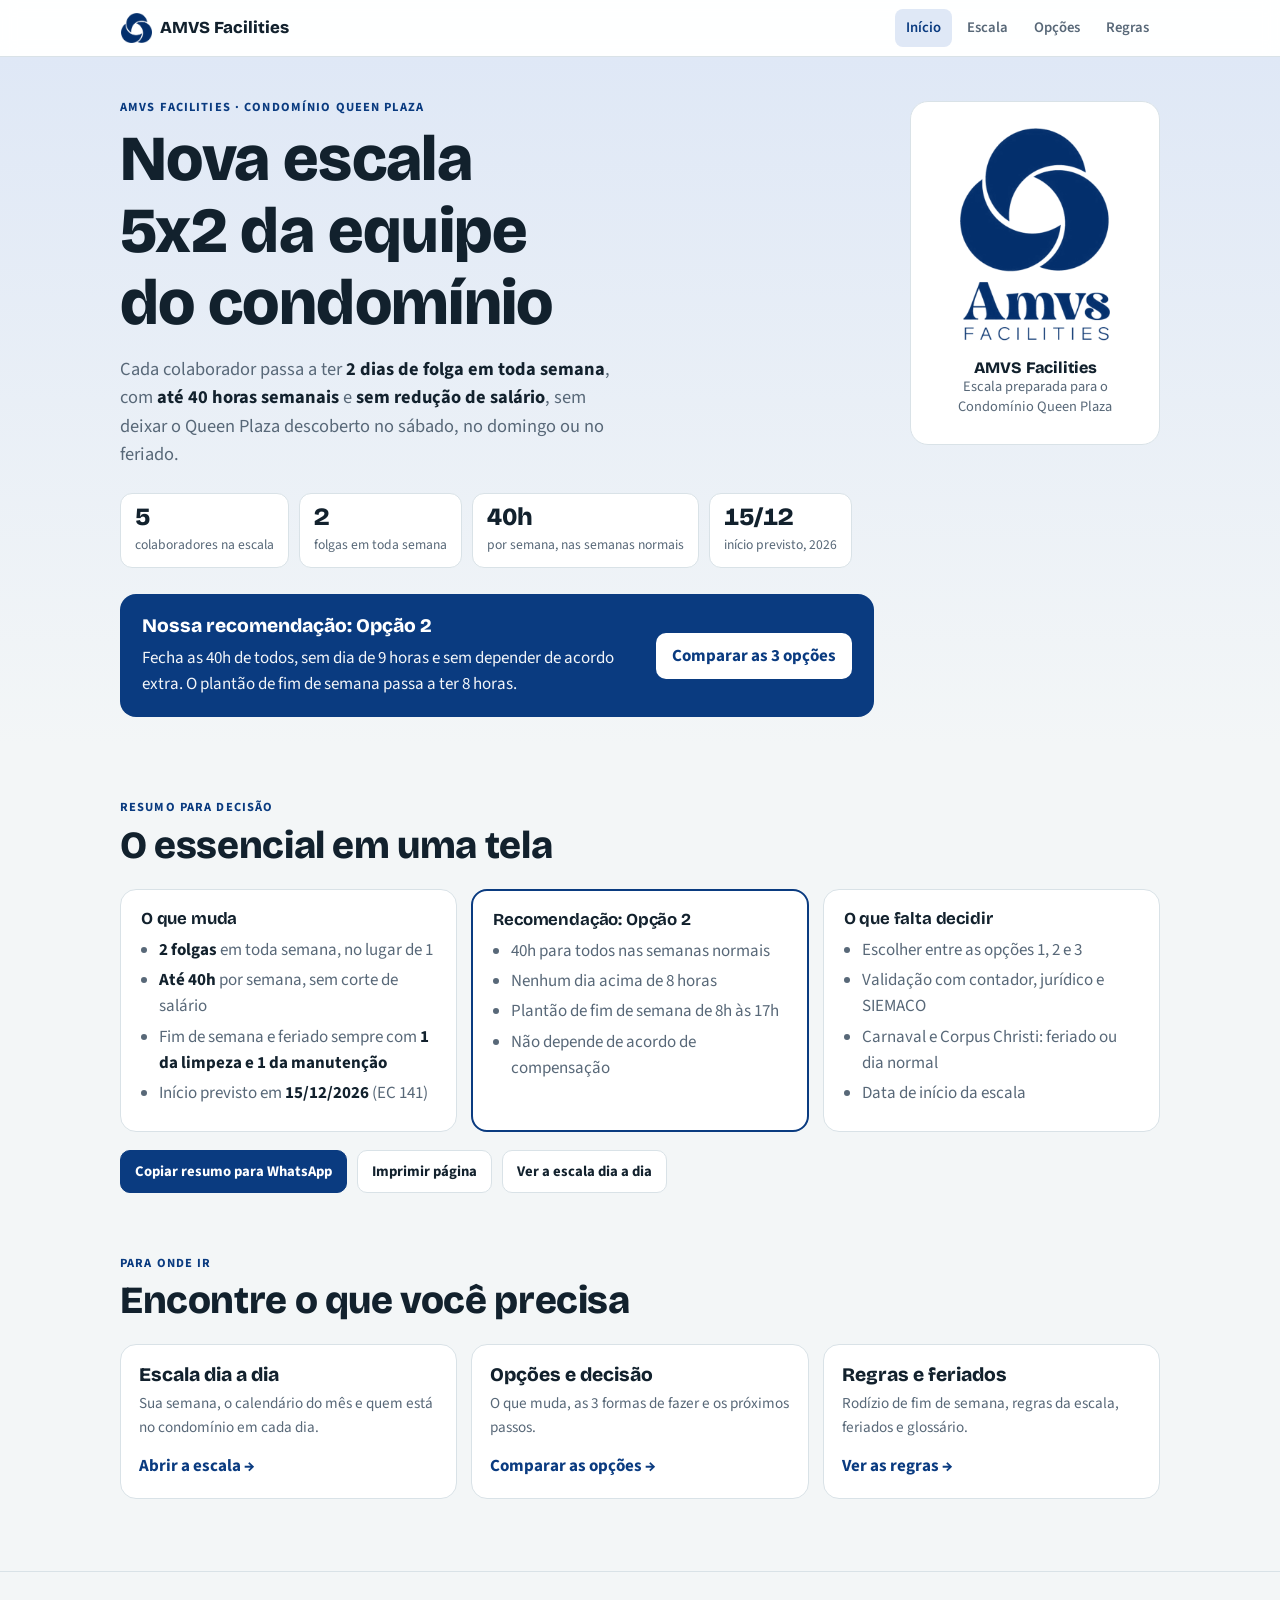
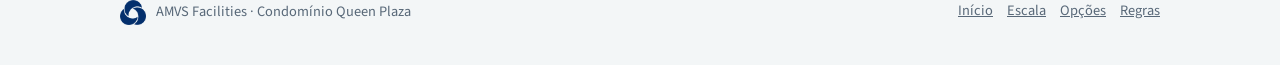
==== commit 82ec492f: "Separa o site em 4 páginas Início, Escala, Opções e Regras, com menu compartilhado, CSS, dados e scr" ====
--- a/index.html
+++ b/index.html
@@ -4,296 +4,23 @@
 <meta charset="utf-8">
 <meta name="viewport" content="width=device-width, initial-scale=1">
 <title>Escala 5x2 Queen Plaza</title>
-<link rel="icon" type="image/png" href="[data-uri]">
+<link rel="icon" type="image/png" href="assets/favicon.png">
 <link rel="preconnect" href="https://fonts.googleapis.com">
 <link rel="preconnect" href="https://fonts.gstatic.com" crossorigin>
 <link href="https://fonts.googleapis.com/css2?family=Bricolage+Grotesque:opsz,wght@12..96,500;12..96,700;12..96,800&family=Source+Sans+3:wght@400;500;600;700&display=swap" rel="stylesheet">
-<style>
-/* Layout: faixa de navegação fixa, seções em coluna única de leitura (máx. 1080px), explorador de escala em grade rolável. Marca AMVS em verde-petróleo, turnos com cores próprias. */
-:root{
-  --bg:#f3f6f7; --surface:#ffffff; --ink:#12212d; --muted:#586878; --line:#d9e2e7;
-  --brand:#0a3b80; --brand-ink:#ffffff; --brand-soft:#dfe8f6; --accent:#e0902b; --logo:#032f6c;
-  --folga-bg:#e6ebef; --folga-fg:#4a5866;
-  --n8-bg:#d3e5fb; --n8-fg:#17487f;
-  --n9-bg:#e3d8f7; --n9-fg:#53339a;
-  --w4-bg:#fde3c4; --w4-fg:#8f4d0c;
-  --good-bg:#d6f0e0; --good-fg:#17673a; --warn-bg:#fdecc8; --warn-fg:#7a5200; --bad-bg:#fbd9d6; --bad-fg:#8e231b;
-  --font-d:'Bricolage Grotesque',system-ui,sans-serif; --font-b:'Source Sans 3',system-ui,sans-serif;
-  color-scheme:light;
-}
-@media (prefers-color-scheme:dark){:root:not([data-theme="light"]){
-  --bg:#0c1820; --surface:#13242e; --ink:#e8f0f3; --muted:#9db0bc; --line:#26404d;
-  --brand:#86b4f4; --brand-ink:#08182c; --brand-soft:#17304f; --accent:#f0a64a; --logo:#d3e3fb;
-  --folga-bg:#26343e; --folga-fg:#b4c2cc;
-  --n8-bg:#17365a; --n8-fg:#b9d7fb;
-  --n9-bg:#35275f; --n9-fg:#d6c8f7;
-  --w4-bg:#5a3710; --w4-fg:#fcd9aa;
-  --good-bg:#14452b; --good-fg:#a9e6c1; --warn-bg:#55410b; --warn-fg:#fbdf9b; --bad-bg:#5a1e19; --bad-fg:#f8c3be;
-  color-scheme:dark;}}
-:root[data-theme="dark"]{
-  --bg:#0c1820; --surface:#13242e; --ink:#e8f0f3; --muted:#9db0bc; --line:#26404d;
-  --brand:#86b4f4; --brand-ink:#08182c; --brand-soft:#17304f; --accent:#f0a64a; --logo:#d3e3fb;
-  --folga-bg:#26343e; --folga-fg:#b4c2cc;
-  --n8-bg:#17365a; --n8-fg:#b9d7fb;
-  --n9-bg:#35275f; --n9-fg:#d6c8f7;
-  --w4-bg:#5a3710; --w4-fg:#fcd9aa;
-  --good-bg:#14452b; --good-fg:#a9e6c1; --warn-bg:#55410b; --warn-fg:#fbdf9b; --bad-bg:#5a1e19; --bad-fg:#f8c3be;
-  color-scheme:dark;}
-*{box-sizing:border-box}
-html{scroll-behavior:smooth;scroll-padding-top:64px}
-body{margin:0;background:var(--bg);color:var(--ink);font:17px/1.55 var(--font-b);-webkit-text-size-adjust:100%}
-h1,h2,h3{font-family:var(--font-d);line-height:1.12;margin:0;text-wrap:balance;letter-spacing:-.01em}
-h2{font-size:clamp(1.7rem,4.2vw,2.4rem);font-weight:800}
-h3{font-size:1.25rem;font-weight:700}
-p{margin:0}
-a{color:var(--brand)}
-.wrap{max-width:1080px;margin:0 auto;padding:0 20px}
-section{padding:56px 0 8px}
-.lead{color:var(--muted);max-width:62ch;margin-top:10px;font-size:1.06rem}
-.eyebrow{font:700 .78rem/1 var(--font-b);letter-spacing:.09em;text-transform:uppercase;color:var(--brand);margin-bottom:10px}
-:focus-visible{outline:3px solid var(--accent);outline-offset:2px;border-radius:6px}
-
-/* nav */
-.nav{position:sticky;top:0;z-index:20;background:color-mix(in srgb,var(--surface) 92%,transparent);backdrop-filter:blur(8px);border-bottom:1px solid var(--line)}
-.nav .wrap{display:flex;align-items:center;gap:18px;height:56px}
-.brand{font:800 1.05rem var(--font-d);white-space:nowrap;display:flex;align-items:center;gap:8px}
-.brand .logo-mark{width:32px}
-.nav ul{display:flex;gap:4px;list-style:none;margin:0 0 0 auto;padding:0;overflow-x:auto;scrollbar-width:none}
-.nav ul::-webkit-scrollbar{display:none}
-.nav li a{display:block;padding:8px 11px;border-radius:8px;text-decoration:none;color:var(--muted);font-weight:600;font-size:.92rem;white-space:nowrap}
-.nav li a:hover{background:var(--brand-soft);color:var(--brand)}
-
-/* hero */
-.hero{padding:44px 0 28px;background:linear-gradient(180deg,var(--brand-soft),transparent)}
-.hero h1{font-size:clamp(2.2rem,6.4vw,4rem);font-weight:800;max-width:16ch}
-.hero .sub{font-size:1.15rem;color:var(--muted);max-width:56ch;margin-top:16px}
-.hero .sub b{color:var(--ink)}
-.chips{display:flex;flex-wrap:wrap;gap:10px;margin-top:24px}
-.chip{background:var(--surface);border:1px solid var(--line);border-radius:12px;padding:10px 14px;min-width:132px}
-.chip b{display:block;font:800 1.55rem/1.1 var(--font-d);font-variant-numeric:tabular-nums}
-.chip span{font-size:.85rem;color:var(--muted)}
-.reco{margin-top:26px;background:var(--brand);color:var(--brand-ink);border-radius:16px;padding:20px 22px;display:flex;gap:16px;align-items:center;flex-wrap:wrap}
-.reco b{font:800 1.2rem var(--font-d)}
-.reco p{flex:1 1 280px;opacity:.95}
-.reco a{background:var(--brand-ink);color:var(--brand);text-decoration:none;font-weight:700;padding:10px 16px;border-radius:10px}
-
-/* cards & pills */
-.card{background:var(--surface);border:1px solid var(--line);border-radius:16px;padding:20px}
-.pill{display:inline-flex;align-items:center;gap:6px;border-radius:999px;padding:3px 10px;font-weight:700;font-size:.82rem;white-space:nowrap}
-.s-folga{background:var(--folga-bg);color:var(--folga-fg)}
-.s-n8{background:var(--n8-bg);color:var(--n8-fg)}
-.s-n9{background:var(--n9-bg);color:var(--n9-fg)}
-.s-w4{background:var(--w4-bg);color:var(--w4-fg)}
-.legend{display:flex;flex-wrap:wrap;gap:8px;margin-top:16px}
-
-/* before / after */
-.ba{display:grid;grid-template-columns:1fr 1fr;gap:16px;margin-top:26px}
-.week{display:grid;grid-template-columns:repeat(7,1fr);gap:6px;margin-top:14px}
-.day{border-radius:10px;padding:8px 2px;text-align:center;font-size:.8rem;font-weight:700;line-height:1.25}
-.day small{display:block;font-weight:600;opacity:.8;font-size:.72rem}
-.ba .total{margin-top:12px;color:var(--muted);font-size:.95rem}
-.ba .total b{color:var(--ink)}
-
-/* team */
-.team{display:grid;grid-template-columns:repeat(auto-fit,minmax(170px,1fr));gap:12px;margin-top:24px}
-.person{display:flex;gap:12px;align-items:center;padding:14px}
-.av{width:44px;height:44px;border-radius:50%;display:grid;place-items:center;font:800 1.1rem var(--font-d);color:#fff;flex:none}
-.person b{display:block;line-height:1.2}
-.person span{font-size:.85rem;color:var(--muted)}
-
-/* options */
-.opts{display:grid;grid-template-columns:repeat(3,1fr);gap:16px;margin-top:26px}
-.opt{display:flex;flex-direction:column;gap:12px;position:relative}
-.opt.rec{border:2px solid var(--brand)}
-.tag{position:absolute;top:-12px;left:16px;background:var(--brand);color:var(--brand-ink);font:700 .78rem var(--font-b);padding:4px 10px;border-radius:999px}
-.opt .num{font:800 .8rem var(--font-b);color:var(--muted);letter-spacing:.08em;text-transform:uppercase}
-.opt .hrs{font:800 2.2rem/1 var(--font-d);font-variant-numeric:tabular-nums}
-.opt .hrs small{font:600 .9rem var(--font-b);color:var(--muted)}
-.mini{display:grid;grid-template-columns:repeat(7,1fr);gap:4px}
-.mini div{border-radius:7px;padding:6px 0 5px;text-align:center;font-size:.68rem;font-weight:700;line-height:1.2}
-.mini small{display:block;font-size:.62rem;opacity:.75;font-weight:600}
-.opt ul{margin:0;padding-left:18px;color:var(--ink)}
-.opt li{margin:3px 0}
-.opt .why{color:var(--muted);font-size:.92rem;margin-top:auto;border-top:1px solid var(--line);padding-top:10px}
-.tablewrap{overflow-x:auto;margin-top:22px;border:1px solid var(--line);border-radius:14px;background:var(--surface)}
-table{border-collapse:collapse;width:100%;min-width:640px;font-size:.96rem}
-th,td{padding:11px 14px;text-align:left;border-bottom:1px solid var(--line);vertical-align:top}
-tr:last-child td{border-bottom:0}
-th{font-size:.82rem;text-transform:uppercase;letter-spacing:.05em;color:var(--muted);background:var(--bg)}
-td.y{color:var(--good-fg);font-weight:700}
-td.n{color:var(--bad-fg);font-weight:700}
-td.w{color:var(--warn-fg);font-weight:700}
-
-/* explorer */
-.explorer{margin-top:24px;padding:0;overflow:hidden}
-.ex-head{display:flex;flex-wrap:wrap;gap:14px;align-items:center;padding:16px 18px;border-bottom:1px solid var(--line);background:var(--bg)}
-.seg{display:inline-flex;background:var(--surface);border:1px solid var(--line);border-radius:12px;padding:3px}
-.seg button{font:700 .9rem var(--font-b);border:0;background:transparent;color:var(--muted);padding:8px 14px;border-radius:9px;cursor:pointer}
-.seg button[aria-pressed="true"]{background:var(--brand);color:var(--brand-ink)}
-.weeknav{display:flex;align-items:center;gap:8px;margin-left:auto}
-.weeknav button{width:40px;height:40px;border-radius:10px;border:1px solid var(--line);background:var(--surface);color:var(--ink);font-size:1.1rem;cursor:pointer}
-.weeknav button:disabled{opacity:.35;cursor:default}
-.weeknav .wl{min-width:190px;text-align:center;font-weight:700;font-variant-numeric:tabular-nums}
-.weeknav .wl small{display:block;font-weight:500;color:var(--muted)}
-.gridscroll{overflow-x:auto;padding:16px 18px 6px}
-.sched{display:grid;grid-template-columns:150px repeat(7,minmax(86px,1fr)) 64px;gap:6px;min-width:860px;align-items:stretch}
-.sched .hd{font:700 .78rem var(--font-b);color:var(--muted);text-align:center;text-transform:uppercase;letter-spacing:.05em;padding-bottom:4px}
-.sched .hd b{display:block;font:800 1.05rem var(--font-d);color:var(--ink);letter-spacing:0;text-transform:none}
-.sched .hd.we{color:var(--accent)}
-.sched .nm{display:flex;align-items:center;gap:9px;font-weight:700;line-height:1.15}
-.sched .nm .av{width:30px;height:30px;font-size:.85rem}
-.sched .nm small{display:block;font-weight:500;color:var(--muted);font-size:.74rem}
-.cell{border-radius:10px;display:grid;place-items:center;padding:9px 4px;font-weight:700;font-size:.86rem;text-align:center;min-height:44px}
-.cell small{display:block;font-weight:600;opacity:.8;font-size:.7rem}
-.tot{display:grid;place-items:center;border-radius:10px;font:800 1.05rem var(--font-d);font-variant-numeric:tabular-nums}
-.tot.ok{background:var(--good-bg);color:var(--good-fg)}
-.tot.mid{background:var(--warn-bg);color:var(--warn-fg)}
-.tot.low{background:var(--bad-bg);color:var(--bad-fg)}
-.sched .cov{font-size:.8rem;color:var(--muted);text-align:center;font-weight:600;border-top:1px dashed var(--line);padding-top:8px}
-.sched .cov b{display:block;color:var(--ink);font-size:.95rem}
-.ex-note{padding:6px 18px 16px;color:var(--muted);font-size:.93rem;min-height:44px}
-.ex-note b{color:var(--ink)}
-.ex-sum{display:flex;flex-wrap:wrap;gap:10px;padding:0 18px 16px}
-.ex-sum .pill{font-size:.85rem}
-
-/* heatmap */
-.heat{overflow-x:auto;margin-top:18px;padding-bottom:6px}
-.hm{display:grid;grid-template-columns:96px repeat(24,minmax(30px,1fr));gap:3px;min-width:860px}
-.hm .l{font-weight:700;font-size:.85rem;display:flex;align-items:center}
-.hm .wk{font-size:.66rem;color:var(--muted);text-align:center;font-weight:600;line-height:1.1;padding-bottom:3px}
-.hm button{border:0;border-radius:6px;padding:7px 0;font:700 .76rem var(--font-b);font-variant-numeric:tabular-nums;cursor:pointer}
-.hm button.sel{outline:3px solid var(--ink);outline-offset:1px}
-.hm .ok{background:var(--good-bg);color:var(--good-fg)}
-.hm .mid{background:var(--warn-bg);color:var(--warn-fg)}
-.hm .low{background:var(--bad-bg);color:var(--bad-fg)}
-
-/* weekend rotation */
-.rot{display:grid;grid-template-columns:repeat(auto-fit,minmax(260px,1fr));gap:16px;margin-top:24px}
-.rules{display:grid;grid-template-columns:repeat(auto-fit,minmax(250px,1fr));gap:14px;margin-top:24px}
-.rule{display:flex;gap:12px}
-.rule .n{flex:none;width:32px;height:32px;border-radius:50%;background:var(--brand-soft);color:var(--brand);display:grid;place-items:center;font:800 .95rem var(--font-d)}
-.rule p{color:var(--muted);font-size:.96rem}
-.rule b{display:block;color:var(--ink)}
-
-/* faq */
-details{background:var(--surface);border:1px solid var(--line);border-radius:12px;padding:0;margin-top:10px}
-summary{cursor:pointer;font-weight:700;padding:14px 18px;list-style:none;display:flex;justify-content:space-between;gap:12px}
-summary::after{content:'+';font:700 1.3rem/1 var(--font-d);color:var(--brand)}
-details[open] summary::after{content:'–'}
-details p{padding:0 18px 16px;color:var(--muted)}
-.steps{counter-reset:s;display:grid;gap:10px;margin-top:22px;padding:0;list-style:none}
-.steps li{counter-increment:s;display:flex;gap:14px;align-items:flex-start;background:var(--surface);border:1px solid var(--line);border-radius:12px;padding:14px 16px}
-.steps li::before{content:counter(s);flex:none;width:30px;height:30px;border-radius:50%;background:var(--brand);color:var(--brand-ink);display:grid;place-items:center;font:800 .9rem var(--font-d)}
-.warnbox{margin-top:22px;background:var(--warn-bg);color:var(--warn-fg);border-radius:14px;padding:16px 18px;font-weight:500}
-footer{margin-top:64px;padding:28px 0 40px;border-top:1px solid var(--line);color:var(--muted);font-size:.9rem}
-footer .wrap{display:flex;justify-content:space-between;gap:12px;flex-wrap:wrap}
-
-
-[hidden]{display:none!important}
-.btnrow{display:flex;flex-wrap:wrap;gap:10px;margin-top:18px}
-.btn{font:700 .92rem var(--font-b);border-radius:10px;border:1px solid var(--line);background:var(--surface);color:var(--ink);padding:10px 14px;cursor:pointer}
-.btn.primary{background:var(--brand);color:var(--brand-ink);border-color:var(--brand)}
-.btn:hover{filter:brightness(.96)}
-.summary{display:grid;grid-template-columns:repeat(3,1fr);gap:14px;margin-top:22px}
-.summary h3{font-size:1.05rem;margin-bottom:8px}
-.summary ul{margin:0;padding-left:18px;color:var(--muted)}
-.summary li{margin:4px 0}
-.summary b{color:var(--ink)}
-.copybox{margin-top:12px}
-.copybox textarea{width:100%;font:500 .92rem/1.45 var(--font-b);background:var(--surface);color:var(--ink);border:1px solid var(--line);border-radius:10px;padding:10px}
-.toast{position:fixed;left:50%;bottom:22px;transform:translateX(-50%);background:var(--ink);color:var(--bg);padding:10px 16px;border-radius:10px;font-weight:600;font-size:.92rem;z-index:50;max-width:90vw;opacity:0;pointer-events:none;transition:opacity .2s}
-.toast.on{opacity:1}
-.ex-head .push{margin-left:auto}
-.ex-bar{display:flex;flex-wrap:wrap;gap:12px;align-items:center;padding:14px 18px 0}
-.cards{display:none;padding:12px 18px 4px;gap:10px;grid-template-columns:1fr}
-.pc{border:1px solid var(--line);border-radius:14px;padding:12px;background:var(--surface)}
-.pc .top{display:flex;align-items:center;justify-content:space-between;gap:10px;margin-bottom:10px}
-.pc .nm2{display:flex;align-items:center;gap:9px;line-height:1.15}
-.pc .nm2 small{display:block;color:var(--muted);font-weight:500;font-size:.78rem}
-.pc .mini div{font-size:.72rem;padding:7px 0 6px}
-.pc .mini small{font-size:.7rem;margin-top:2px}
-.legendnote{color:var(--muted);font-size:.88rem}
-.pchips{display:flex;gap:8px;flex-wrap:wrap;padding:14px 18px 0}
-.pchip{display:inline-flex;align-items:center;gap:8px;font:700 .92rem var(--font-b);border:1px solid var(--line);background:var(--surface);color:var(--ink);padding:6px 12px 6px 6px;border-radius:999px;cursor:pointer}
-.pchip .av{width:28px;height:28px;font-size:.8rem}
-.pchip[aria-pressed="true"]{background:var(--brand);color:var(--brand-ink);border-color:var(--brand)}
-.mcal{display:grid;grid-template-columns:repeat(7,1fr);gap:5px;padding:12px 18px}
-.mcal .dh{text-align:center;font:700 .72rem var(--font-b);color:var(--muted);text-transform:uppercase}
-.mcal .d{border-radius:10px;min-height:56px;padding:4px 5px;font-weight:700;font-size:.8rem;display:flex;flex-direction:column;justify-content:space-between;align-items:center}
-.mcal .d i{font-style:normal;font-weight:600;font-size:.7rem;opacity:.85;align-self:flex-start}
-.mcal .d.out{background:transparent;border:1px dashed var(--line);color:var(--muted)}
-.mcal .d.hol{box-shadow:inset 0 0 0 2px var(--accent)}
-.pinfo{padding:0 18px 14px;display:grid;gap:10px}
-.pinfo .row{display:flex;flex-wrap:wrap;gap:8px}
-.pinfo p{color:var(--muted);font-size:.95rem}
-.pinfo p b{color:var(--ink)}
-.dayctl{display:flex;flex-wrap:wrap;gap:10px;align-items:center;padding:14px 18px 0}
-.dayctl input{font:600 1rem var(--font-b);padding:9px 10px;border-radius:10px;border:1px solid var(--line);background:var(--surface);color:var(--ink)}
-.dayres{padding:12px 18px 16px;display:grid;gap:8px}
-.dayres h4{font:800 1.2rem var(--font-d);margin:0}
-.dayrow{display:flex;align-items:center;gap:12px;border:1px solid var(--line);border-radius:12px;padding:10px 12px;background:var(--surface)}
-.dayrow .who{flex:1;line-height:1.2;font-weight:700}
-.dayrow .who small{display:block;color:var(--muted);font-weight:500;font-size:.8rem}
-.dayrow.off{opacity:.65}
-.bar{height:8px;border-radius:99px;background:var(--brand);min-width:2px}
-.barbox{background:var(--line);border-radius:99px;height:8px;width:100%;min-width:70px;margin-top:5px}
-td .n{font-weight:700;color:var(--ink)}
-.gloss details p{padding-bottom:14px}
-@media (max-width:820px){.summary{grid-template-columns:1fr}.gridscroll{display:none}.cards{display:grid}.ex-head .push{margin-left:0}}
-@media print{
-  *{-webkit-print-color-adjust:exact;print-color-adjust:exact}
-  .nav,.btnrow,.toast,.copybox,footer,.hero .reco,.weeknav button,.ex-head .seg,.pchips,.dayctl,#printBtn{display:none!important}
-  body{background:#fff;color:#000;font-size:12pt}
-  section{padding:24px 0 0;break-inside:avoid-page}
-  .card,.tablewrap,details{break-inside:avoid}
-  .gridscroll{display:block!important}.cards{display:none!important}
-  body.print-ex main>section:not(#escala),body.print-ex header,body.print-ex #extras,body.print-ex #escala .lead,body.print-ex #escala .eyebrow{display:none!important}
-}
-
-.logo{display:block;background:var(--logo);-webkit-mask:var(--m) center/contain no-repeat;mask:var(--m) center/contain no-repeat}
-.logo-mark{--m:url([data-uri]);width:30px;aspect-ratio:160/154;flex:none}
-.logo-full{--m:url([data-uri]);width:150px;aspect-ratio:420/600}
-.herogrid{display:grid;grid-template-columns:1fr 250px;gap:36px;align-items:start}
-.herologo{background:var(--surface);border:1px solid var(--line);border-radius:18px;padding:26px 20px;display:grid;gap:16px;justify-items:center;text-align:center;position:sticky;top:76px}
-.herologo p{font-size:.9rem;color:var(--muted);line-height:1.4}
-.herologo p b{display:block;color:var(--ink);font:800 1rem var(--font-d)}
-.cobrand{display:none;align-items:center;gap:10px;margin-bottom:18px;font:700 .95rem var(--font-d)}
-.cobrand .logo-mark{width:38px}
-.cobrand span.x{color:var(--muted);font-weight:500}
-.signoff{display:flex;align-items:center;gap:14px;margin-top:22px;color:var(--muted);font-size:.95rem}
-.signoff .logo-mark{width:40px}
-.signoff b{color:var(--ink);display:block;font-family:var(--font-d)}
-footer .logo-mark{width:26px}
-footer .fb{display:flex;align-items:center;gap:10px}
-.printhead{display:none}
-@media (max-width:820px){.herogrid{grid-template-columns:1fr}.herologo{display:none}.cobrand{display:flex}}
-@media print{.printhead{display:flex;align-items:center;gap:14px;padding:0 0 10px;margin-bottom:6px;border-bottom:2px solid #032f6c}.printhead .logo-mark{width:48px}.printhead b{font:800 1.2rem var(--font-d);display:block}.printhead span{font-size:.95rem;color:#444}.herologo{position:static}}
-
-@media (max-width:820px){
-  .opts{grid-template-columns:1fr}
-  .ba{grid-template-columns:1fr}
-  .weeknav{margin-left:0;width:100%;justify-content:space-between}
-  .nav ul{margin-left:0}
-  .brand span:not(.logo){display:none}
-}
-@media (prefers-reduced-motion:reduce){html{scroll-behavior:auto}}
-</style>
+<link rel="stylesheet" href="assets/styles.css">
 </head>
 <body id="top">
-
 <div class="printhead"><span class="logo logo-mark" role="img" aria-label="Logo AMVS Facilities"></span><div><b>Escala 5x2 · Condomínio Queen Plaza</b><span>AMVS Facilities</span></div></div>
 
-<nav class="nav" aria-label="Seções">
+<nav class="nav" aria-label="Páginas">
   <div class="wrap">
-    <a class="brand" href="#top" style="text-decoration:none;color:inherit"><span class="logo logo-mark" role="img" aria-label="Logo AMVS Facilities"></span><span>AMVS Facilities</span></a>
+    <a class="brand" href="index.html" style="text-decoration:none;color:inherit"><span class="logo logo-mark" role="img" aria-label="Logo AMVS Facilities"></span><span>AMVS Facilities</span></a>
     <ul>
-      <li><a href="#resumo">Resumo</a></li>
-      <li><a href="#mudanca">O que muda</a></li>
-      <li><a href="#opcoes">3 opções</a></li>
-      <li><a href="#escala">Escala dia a dia</a></li>
-      <li><a href="#regras">Regras</a></li>
-      <li><a href="#feriados">Feriados</a></li>
-      <li><a href="#proximos">Próximos passos</a></li>
+      <li><a href="index.html" aria-current="page">Início</a></li>
+      <li><a href="escala.html">Escala</a></li>
+      <li><a href="opcoes.html">Opções</a></li>
+      <li><a href="regras.html">Regras</a></li>
     </ul>
   </div>
 </nav>
@@ -314,7 +41,7 @@
     <div class="reco">
       <div style="flex:1 1 300px"><b>Nossa recomendação: Opção 2</b>
       <p style="margin-top:4px">Fecha as 40h de todos, sem dia de 9 horas e sem depender de acordo extra. O plantão de fim de semana passa a ter 8 horas.</p></div>
-      <a href="#opcoes">Comparar as 3 opções</a>
+      <a href="opcoes.html">Comparar as 3 opções</a>
     </div>
   </div>
     <aside class="herologo" aria-label="Quem preparou"><span class="logo logo-full" role="img" aria-label="Logo AMVS Facilities"></span><p><b>AMVS Facilities</b>Escala preparada para o Condomínio Queen Plaza</p></aside>
@@ -347,281 +74,21 @@
     <div class="btnrow">
       <button type="button" class="btn primary" id="copyResumo">Copiar resumo para WhatsApp</button>
       <button type="button" class="btn" id="printAll">Imprimir página</button>
-      <a class="btn" href="#escala" style="text-decoration:none">Ver a escala dia a dia</a>
+      <a class="btn" href="escala.html" style="text-decoration:none">Ver a escala dia a dia</a>
     </div>
     <div class="copybox" id="copybox1" hidden><p class="legendnote">Selecione o texto abaixo e copie.</p><textarea id="ta1" rows="9" readonly></textarea></div>
   </div>
 </section>
 
-<section id="mudanca">
+<section id="paginas">
   <div class="wrap">
-    <div class="eyebrow">1 · O que muda</div>
-    <h2>De 6 dias de trabalho para 5</h2>
-    <p class="lead">A Emenda Constitucional 141, promulgada em 16/10/2026, acaba com a escala 6x1. Hoje a equipe trabalha 6 dias e folga 1. Na nova regra são 5 dias de trabalho e 2 de folga, sem corte de salário.</p>
-    <div class="ba">
-      <div class="card">
-        <h3>Hoje: 6x1</h3>
-        <div class="week" id="weekBefore"></div>
-        <p class="total"><b>1 folga</b> por semana. Dias úteis de 8h e fim de semana de 4h.</p>
-      </div>
-      <div class="card" style="border-color:var(--brand)">
-        <h3>Depois: 5x2</h3>
-        <div class="week" id="weekAfter"></div>
-        <p class="total"><b>2 folgas</b> por semana. Exemplo de semana com plantão, na Opção 2.</p>
-      </div>
+    <div class="eyebrow">Para onde ir</div>
+    <h2>Encontre o que você precisa</h2>
+    <div class="go">
+      <a href="escala.html"><b>Escala dia a dia</b><span>Sua semana, o calendário do mês e quem está no condomínio em cada dia.</span><em>Abrir a escala →</em></a>
+      <a href="opcoes.html"><b>Opções e decisão</b><span>O que muda, as 3 formas de fazer e os próximos passos.</span><em>Comparar as opções →</em></a>
+      <a href="regras.html"><b>Regras e feriados</b><span>Rodízio de fim de semana, regras da escala, feriados e glossário.</span><em>Ver as regras →</em></a>
     </div>
-    <div class="legend">
-      <span class="pill s-folga">Folga</span>
-      <span class="pill s-n8">8h–17h · 8 horas</span>
-      <span class="pill s-n9">8h–18h · 9 horas</span>
-      <span class="pill s-w4">Plantão · fim de semana ou feriado</span>
-    </div>
-    <p class="lead" style="margin-top:18px">Prazos da emenda: limite de <b>42h por semana</b> a partir de ~15/12/2026 e de <b>40h</b> a partir de ~dez/2027. Esta escala já nasce em 40h.</p>
-  </div>
-</section>
-
-<section id="equipe">
-  <div class="wrap">
-    <div class="eyebrow">Quem está na escala</div>
-    <h2>A equipe do Queen Plaza</h2>
-    <div class="team" id="team"></div>
-    <p class="lead" style="margin-top:16px">Todo sábado e todo domingo ficam no condomínio <b>1 pessoa da limpeza e 1 da manutenção</b>. A rotação é justa: todos pegam fins de semana em sequência fixa.</p>
-  </div>
-</section>
-
-<section id="opcoes">
-  <div class="wrap">
-    <div class="eyebrow">2 · Três formas de fazer</div>
-    <h2>Compare as opções lado a lado</h2>
-    <p class="lead">As três respeitam 2 folgas por semana. A diferença está no tamanho do plantão de fim de semana e em quantas horas cada um cumpre nas semanas de plantão.</p>
-
-    <div class="opts">
-      <article class="card opt">
-        <span class="num">Opção 1</span>
-        <h3>Dias úteis mais longos</h3>
-        <div class="hrs">40h <small>nas semanas com plantão</small></div>
-        <div class="mini" aria-label="Exemplo de semana, Leandro">
-          <div class="s-folga">Seg<small>Folga</small></div>
-          <div class="s-n9">Ter<small>9h</small></div><div class="s-n9">Qua<small>9h</small></div><div class="s-n9">Qui<small>9h</small></div><div class="s-n9">Sex<small>9h</small></div>
-          <div class="s-w4">Sáb<small>4h</small></div><div class="s-folga">Dom<small>Folga</small></div>
-        </div>
-        <ul>
-          <li>Dias úteis em plantão: 8h às 18h</li>
-          <li>Fim de semana continua com 4h</li>
-          <li>Presença no condomínio pouco muda</li>
-        </ul>
-        <p class="why">Exige acordo de compensação por escrito, porque há dias de 9h.</p>
-      </article>
-
-      <article class="card opt rec">
-        <span class="tag">Recomendada</span>
-        <span class="num">Opção 2</span>
-        <h3>Plantão de 8 horas</h3>
-        <div class="hrs">40h <small>nas semanas com plantão</small></div>
-        <div class="mini" aria-label="Exemplo de semana, Leandro">
-          <div class="s-folga">Seg<small>Folga</small></div>
-          <div class="s-n8">Ter<small>8h</small></div><div class="s-n8">Qua<small>8h</small></div><div class="s-n8">Qui<small>8h</small></div><div class="s-n8">Sex<small>8h</small></div>
-          <div class="s-w4">Sáb<small>8h</small></div><div class="s-folga">Dom<small>Folga</small></div>
-        </div>
-        <ul>
-          <li>Todos os dias de 8h às 17h</li>
-          <li>Plantão de fim de semana de 8h às 17h</li>
-          <li>Nenhum dia passa de 8 horas</li>
-        </ul>
-        <p class="why">Mais simples juridicamente. Quem pega o fim de semana fica o dia todo.</p>
-      </article>
-
-      <article class="card opt">
-        <span class="num">Opção 3</span>
-        <h3>Mantém o plantão de 4h</h3>
-        <div class="hrs">36h <small>nas semanas com plantão</small></div>
-        <div class="mini" aria-label="Exemplo de semana, Leandro">
-          <div class="s-folga">Seg<small>Folga</small></div>
-          <div class="s-n8">Ter<small>8h</small></div><div class="s-n8">Qua<small>8h</small></div><div class="s-n8">Qui<small>8h</small></div><div class="s-n8">Sex<small>8h</small></div>
-          <div class="s-w4">Sáb<small>4h</small></div><div class="s-folga">Dom<small>Folga</small></div>
-        </div>
-        <ul>
-          <li>Dias úteis de 8h às 17h</li>
-          <li>Fim de semana continua com 4h</li>
-          <li>Menos horas trabalhadas nas semanas de plantão</li>
-        </ul>
-        <p class="why">Menor presença, mas fica 4h abaixo das 40h, e a equipe percebeu.</p>
-      </article>
-    </div>
-
-    <div class="tablewrap">
-      <table>
-        <thead><tr><th>O que olhar</th><th>Opção 1</th><th>Opção 2</th><th>Opção 3</th></tr></thead>
-        <tbody>
-          <tr><td>Horas na semana com plantão</td><td class="y">40h</td><td class="y">40h</td><td class="w">36h</td></tr>
-          <tr><td>Horas na semana sem plantão</td><td class="y">40h</td><td class="y">40h</td><td class="y">40h</td></tr>
-          <tr><td>Folgas por semana</td><td class="y">2</td><td class="y">2</td><td class="y">2</td></tr>
-          <tr><td>Maior dia de trabalho</td><td class="w">9h</td><td class="y">8h</td><td class="y">8h</td></tr>
-          <tr><td>Plantão de sábado ou domingo</td><td>4h (8h–12h)</td><td>8h (8h–17h)</td><td>4h (8h–12h)</td></tr>
-          <tr><td>Precisa de acordo escrito de compensação</td><td class="w">Sim</td><td class="y">Não</td><td class="y">Não</td></tr>
-          <tr><td>Equipe trabalhando menos que 40h</td><td class="y">Não</td><td class="y">Não</td><td class="n">Sim, nas semanas de plantão</td></tr>
-        </tbody>
-      </table>
-    </div>
-    <p class="lead" style="margin-top:14px">Semanas com feriado ficam abaixo de 40h nas três opções, porque o feriado é dia de descanso remunerado. O salário não muda.</p>
-  </div>
-</section>
-
-<section id="escala">
-  <div class="wrap">
-    <div class="eyebrow">3 · A escala na prática</div>
-    <h2>Veja semana por semana</h2>
-    <p class="lead">Escolha a opção e navegue pelas 24 semanas, de 14/12/2026 a 30/05/2027. Cada linha é uma pessoa, cada coluna é um dia.</p>
-
-    <div class="card explorer">
-      <div class="ex-head">
-        <div class="seg" id="optseg" role="group" aria-label="Opção">
-          <button type="button" data-opt="1" aria-pressed="false">Opção 1</button>
-          <button type="button" data-opt="2" aria-pressed="true">Opção 2</button>
-          <button type="button" data-opt="3" aria-pressed="false">Opção 3</button>
-        </div>
-        <div class="seg" id="viewseg" role="group" aria-label="Visão">
-          <button type="button" data-view="week" aria-pressed="true">Semana</button>
-          <button type="button" data-view="person" aria-pressed="false">Minha escala</button>
-          <button type="button" data-view="day" aria-pressed="false">Quem está no dia</button>
-        </div>
-        <button type="button" class="btn push" id="printBtn">Imprimir esta visão</button>
-      </div>
-
-      <div id="v-week">
-        <div class="ex-bar">
-          <div class="weeknav" style="margin-left:0">
-            <button type="button" id="prev" aria-label="Semana anterior">‹</button>
-            <div class="wl" id="wl" aria-live="polite"></div>
-            <button type="button" id="next" aria-label="Próxima semana">›</button>
-          </div>
-        </div>
-        <div class="gridscroll"><div class="sched" id="sched"></div></div>
-        <div class="cards" id="cards"></div>
-        <div class="ex-sum" id="exsum" style="padding-top:12px"></div>
-        <div class="ex-note" id="exnote"></div>
-      </div>
-
-      <div id="v-person" hidden>
-        <div class="pchips" id="pchips"></div>
-        <div class="ex-bar">
-          <div class="weeknav" style="margin-left:0">
-            <button type="button" id="mprev" aria-label="Mês anterior">‹</button>
-            <div class="wl" id="ml"></div>
-            <button type="button" id="mnext" aria-label="Próximo mês">›</button>
-          </div>
-          <span class="legendnote">Laranja com P = plantão. Contorno amarelo = feriado ou data especial.</span>
-        </div>
-        <div class="mcal" id="mcal"></div>
-        <div class="pinfo">
-          <div class="row" id="pstats"></div>
-          <p id="pnext"></p>
-          <div class="btnrow" style="margin-top:0"><button type="button" class="btn primary" id="copyPerson">Copiar escala para WhatsApp</button></div>
-          <div class="copybox" id="copybox2" hidden><p class="legendnote">Selecione o texto abaixo e copie.</p><textarea id="ta2" rows="9" readonly></textarea></div>
-        </div>
-      </div>
-
-      <div id="v-day" hidden>
-        <div class="dayctl">
-          <button type="button" class="btn" id="dprev" aria-label="Dia anterior">‹</button>
-          <input type="date" id="dayin" aria-label="Escolher o dia" min="2026-12-14" max="2027-05-30">
-          <button type="button" class="btn" id="dnext" aria-label="Próximo dia">›</button>
-          <button type="button" class="btn primary" id="dtoday">Hoje</button>
-        </div>
-        <div class="dayres" id="dayres" aria-live="polite"></div>
-      </div>
-    </div>
-
-    <div id="extras">
-    <h3 style="margin-top:34px">Mapa de horas por pessoa</h3>
-    <p class="lead" style="margin-top:6px">Cada quadrado é uma semana. Verde é 40h. Amarelo e vermelho são semanas com menos horas. Toque em um quadrado para ver a semana acima.</p>
-    <div class="heat"><div class="hm" id="hm"></div></div>
-    <div class="legend">
-      <span class="pill" style="background:var(--good-bg);color:var(--good-fg)">40h</span>
-      <span class="pill" style="background:var(--warn-bg);color:var(--warn-fg)">36h a 39h</span>
-      <span class="pill" style="background:var(--bad-bg);color:var(--bad-fg)">menos de 36h, semana com feriado</span>
-    </div>
-    <h3 style="margin-top:34px">Quantos fins de semana cada um trabalha</h3>
-    <p class="lead" style="margin-top:6px">Contagem nas 24 semanas da escala, para a opção escolhida acima. Feriado em dia útil entra como plantão.</p>
-    <div class="tablewrap"><table id="wkcount"></table></div>
-  </div>
-  </div>
-</section>
-
-<section id="regras">
-  <div class="wrap">
-    <div class="eyebrow">4 · Regras da escala</div>
-    <h2>O que vale para todos</h2>
-    <div class="rules">
-      <div class="rule"><div class="n">1</div><div><b>2 folgas em toda semana</b><p>Ninguém trabalha mais de 5 dias seguidos.</p></div></div>
-      <div class="rule"><div class="n">2</div><div><b>Fim de semana sempre coberto</b><p>Sábado e domingo: 1 pessoa da limpeza e 1 da manutenção.</p></div></div>
-      <div class="rule"><div class="n">3</div><div><b>Manutenção sem buracos</b><p>Segunda só o Guto, terça só o Leandro, de quarta a sexta os dois.</p></div></div>
-      <div class="rule"><div class="n">4</div><div><b>Semana livre para a limpeza</b><p>Uma semana a cada três sem plantão: sábado e domingo de folga.</p></div></div>
-      <div class="rule"><div class="n">5</div><div><b>Rodízio fixo</b><p>A manutenção repete a cada 2 semanas e a limpeza a cada 3. O fim de semana fecha em ciclo de 6 semanas.</p></div></div>
-      <div class="rule"><div class="n">6</div><div><b>Salário não muda</b><p>Mesmo salário com jornada menor ou igual a 40h.</p></div></div>
-    </div>
-    <h3 style="margin-top:34px">Quem trabalha no fim de semana (ciclo de 6 semanas)</h3>
-    <p class="lead" style="margin-top:6px">Vale para as três opções. Depois da semana 6 o ciclo recomeça.</p>
-    <div class="tablewrap">
-      <table>
-        <thead><tr><th>Semana</th><th>Limpeza sábado</th><th>Limpeza domingo</th><th>Manutenção sábado</th><th>Manutenção domingo</th></tr></thead>
-        <tbody id="rotbody"></tbody>
-      </table>
-    </div>
-    <h3 style="margin-top:34px">Glossário</h3>
-    <div class="gloss">
-      <details><summary>Plantão</summary><p>Dia em que a pessoa trabalha no sábado, no domingo ou em feriado, dentro do rodízio. Aparece em laranja na escala.</p></details>
-      <details><summary>5x2</summary><p>Cinco dias de trabalho e dois dias de folga em toda semana. Substitui o 6x1, com seis dias de trabalho e um de folga.</p></details>
-      <details><summary>Descanso semanal remunerado (DSR)</summary><p>É a folga paga. A EC 141 garante dois por semana, sendo um deles preferencialmente no domingo.</p></details>
-      <details><summary>Compensação de horas</summary><p>Trabalhar mais em um dia para trabalhar menos em outro, com acordo. A Opção 1 depende disso, porque tem dias de 9 horas.</p></details>
-      <details><summary>Semana livre</summary><p>Semana da limpeza sem plantão: sábado e domingo de folga, com 5 dias de 8 horas.</p></details>
-      <details><summary>Feriado em dia útil</summary><p>Na escala conta como fim de semana: trabalham 1 da limpeza e 1 da manutenção, e os demais folgam.</p></details>
-    </div>
-  </div>
-</section>
-
-<section id="feriados">
-  <div class="wrap">
-    <div class="eyebrow">5 · Feriados</div>
-    <h2>Feriado conta como fim de semana</h2>
-    <p class="lead">No feriado trabalham 1 pessoa da limpeza e 1 da manutenção, e os demais folgam. Quem trabalha no feriado recebe em dobro ou ganha folga extra, conforme a convenção coletiva.</p>
-    <div class="tablewrap">
-      <table>
-        <thead><tr><th>Data</th><th>Feriado</th><th>Como ficou na escala</th></tr></thead>
-        <tbody>
-          <tr><td>25/12/2026, sex</td><td>Natal</td><td>Plantão de limpeza e manutenção</td></tr>
-          <tr><td>01/01/2027, sex</td><td>Confraternização Universal</td><td>Plantão de limpeza e manutenção</td></tr>
-          <tr><td>25/01/2027, seg</td><td>Aniversário de São Paulo</td><td>Plantão de limpeza e manutenção</td></tr>
-          <tr><td>15 e 16/02/2027</td><td>Carnaval</td><td>Só marcado. Decidir pela convenção coletiva</td></tr>
-          <tr><td>26/03/2027, sex</td><td>Sexta-feira Santa</td><td>Plantão de limpeza e manutenção</td></tr>
-          <tr><td>21/04/2027, qua</td><td>Tiradentes</td><td>Plantão de limpeza e manutenção</td></tr>
-          <tr><td>01/05/2027, sáb</td><td>Dia do Trabalho</td><td>Cai no sábado, plantão normal</td></tr>
-          <tr><td>27/05/2027, qui</td><td>Corpus Christi</td><td>Só marcado. Confirmar se é feriado</td></tr>
-        </tbody>
-      </table>
-    </div>
-  </div>
-</section>
-
-<section id="proximos">
-  <div class="wrap">
-    <div class="eyebrow">6 · Para decidir</div>
-    <h2>Perguntas da síndica e da equipe</h2>
-    <details open><summary>O salário muda?</summary><p>Não. A emenda prevê a redução da jornada sem redução de salário.</p></details>
-    <details><summary>O condomínio fica sem cobertura em algum dia?</summary><p>Não. Em todas as semanas há 1 pessoa da limpeza e 1 da manutenção no sábado e no domingo, e a manutenção tem pelo menos 1 pessoa de segunda a sexta. A tabela "Escala dia a dia" mostra a cobertura de cada dia.</p></details>
-    <details><summary>Por que algumas semanas ficam abaixo de 40h?</summary><p>São semanas com feriado. O feriado é um dia de descanso remunerado, então a pessoa recebe como se tivesse trabalhado, mesmo com menos horas na semana.</p></details>
-    <details><summary>Por que recomendamos a Opção 2?</summary><p>Porque entrega 40h para todos, sem nenhum dia acima de 8 horas e sem precisar de acordo de compensação. O ponto de atenção é o plantão de fim de semana mais longo.</p></details>
-    <details><summary>E se a convenção coletiva disser outra coisa?</summary><p>A convenção prevalece. Se ela tratar de compensação, intervalo ou pagamento de feriado de forma diferente, ajustamos a escala antes de começar.</p></details>
-
-    <h3 style="margin-top:34px">Próximos passos</h3>
-    <ol class="steps">
-      <li><div><b>Escolher a opção</b><br><span style="color:var(--muted)">Síndica e AMVS Facilities decidem entre as opções 1, 2 e 3.</span></div></li>
-      <li><div><b>Validar com o contador e o jurídico</b><br><span style="color:var(--muted)">Conferir a convenção coletiva, feriados e, se for a Opção 1, o acordo de compensação.</span></div></li>
-      <li><div><b>Apresentar à equipe</b><br><span style="color:var(--muted)">Mostrar a escala e combinar trocas de turno entre colegas.</span></div></li>
-      <li><div><b>Começar a escala</b><br><span style="color:var(--muted)">Início previsto para 15/12/2026. O calendário vai até 30/05/2027 e pode ser estendido.</span></div></li>
-    </ol>
-    <div class="signoff"><span class="logo logo-mark" role="img" aria-label="Logo AMVS Facilities"></span><div><b>AMVS Facilities</b>Gestão de facilities do Condomínio Queen Plaza</div></div>
-    <div class="warnbox">Proposta feita com base na Emenda Constitucional 141. Confirme com o contador, o jurídico e a convenção coletiva da categoria antes de aplicar.</div>
   </div>
 </section>
 </main>
@@ -629,244 +96,11 @@
 <footer>
   <div class="wrap">
     <span class="fb"><span class="logo logo-mark" role="img" aria-label="Logo AMVS Facilities"></span>AMVS Facilities · Condomínio Queen Plaza</span>
-    <span>Escala 5x2 · 14/12/2026 a 30/05/2027</span>
+    <span class="flinks"><a href="index.html">Início</a><a href="escala.html">Escala</a><a href="opcoes.html">Opções</a><a href="regras.html">Regras</a></span>
   </div>
 </footer>
-
 <div class="toast" id="toast" role="status" aria-live="polite"></div>
-<script>
-const DATA = {"1":[["2026-12-14","Seg","Folga","8h–18h","8h–18h","8h–17h","8h–18h",null],["2026-12-15","Ter","8h–18h","Folga","Folga","8h–17h","8h–18h",null],["2026-12-16","Qua","8h–18h","8h–18h","8h–18h","8h–17h","8h–18h",null],["2026-12-17","Qui","8h–18h","8h–18h","8h–18h","8h–17h","Folga",null],["2026-12-18","Sex","8h–18h","8h–18h","8h–18h","8h–17h","8h–18h",null],["2026-12-19","Sáb","8h–12h","Folga","8h–12h","Folga","Folga",null],["2026-12-20","Dom","Folga","8h–12h","Folga","Folga","8h–12h",null],["2026-12-21","Seg","Folga","8h–18h","8h–17h","8h–18h","8h–18h",null],["2026-12-22","Ter","8h–18h","Folga","8h–17h","8h–18h","8h–18h",null],["2026-12-23","Qua","8h–18h","8h–18h","8h–17h","Folga","8h–18h",null],["2026-12-24","Qui","8h–18h","8h–18h","8h–17h","8h–18h","Folga",null],["2026-12-25","Sex","8h–12h","Folga","8h–12h","Folga","Folga","FERIADO – Natal"],["2026-12-26","Sáb","Folga","8h–12h","Folga","Folga","8h–12h",null],["2026-12-27","Dom","8h–12h","Folga","Folga","8h–12h","Folga",null],["2026-12-28","Seg","Folga","8h–18h","8h–18h","8h–18h","8h–17h",null],["2026-12-29","Ter","8h–18h","Folga","Folga","8h–18h","8h–17h",null],["2026-12-30","Qua","8h–18h","8h–18h","8h–18h","Folga","8h–17h",null],["2026-12-31","Qui","8h–18h","8h–18h","8h–18h","8h–18h","8h–17h",null],["2027-01-01","Sex","Folga","8h–12h","Folga","8h–12h","Folga","FERIADO – Confraternização Universal"],["2027-01-02","Sáb","8h–12h","Folga","Folga","8h–12h","Folga",null],["2027-01-03","Dom","Folga","8h–12h","8h–12h","Folga","Folga",null],["2027-01-04","Seg","Folga","8h–18h","8h–18h","8h–17h","8h–18h",null],["2027-01-05","Ter","8h–18h","Folga","Folga","8h–17h","8h–18h",null],["2027-01-06","Qua","8h–18h","8h–18h","8h–18h","8h–17h","8h–18h",null],["2027-01-07","Qui","8h–18h","8h–18h","8h–18h","8h–17h","Folga",null],["2027-01-08","Sex","8h–18h","8h–18h","8h–18h","8h–17h","8h–18h",null],["2027-01-09","Sáb","Folga","8h–12h","8h–12h","Folga","Folga",null],["2027-01-10","Dom","8h–12h","Folga","Folga","Folga","8h–12h",null],["2027-01-11","Seg","Folga","8h–18h","8h–17h","8h–18h","8h–18h",null],["2027-01-12","Ter","8h–18h","Folga","8h–17h","8h–18h","8h–18h",null],["2027-01-13","Qua","8h–18h","8h–18h","8h–17h","Folga","8h–18h",null],["2027-01-14","Qui","8h–18h","8h–18h","8h–17h","8h–18h","Folga",null],["2027-01-15","Sex","8h–18h","8h–18h","8h–17h","8h–18h","8h–18h",null],["2027-01-16","Sáb","8h–12h","Folga","Folga","Folga","8h–12h",null],["2027-01-17","Dom","Folga","8h–12h","Folga","8h–12h","Folga",null],["2027-01-18","Seg","Folga","8h–18h","8h–18h","8h–18h","8h–17h",null],["2027-01-19","Ter","8h–18h","Folga","Folga","8h–18h","8h–17h",null],["2027-01-20","Qua","8h–18h","8h–18h","8h–18h","Folga","8h–17h",null],["2027-01-21","Qui","8h–18h","8h–18h","8h–18h","8h–18h","8h–17h",null],["2027-01-22","Sex","8h–18h","8h–18h","8h–18h","8h–18h","8h–17h",null],["2027-01-23","Sáb","Folga","8h–12h","Folga","8h–12h","Folga",null],["2027-01-24","Dom","8h–12h","Folga","8h–12h","Folga","Folga",null],["2027-01-25","Seg","Folga","8h–12h","Folga","Folga","8h–12h","FERIADO – Aniversário de São Paulo"],["2027-01-26","Ter","8h–18h","Folga","Folga","8h–17h","8h–18h",null],["2027-01-27","Qua","8h–18h","8h–18h","8h–18h","8h–17h","8h–18h",null],["2027-01-28","Qui","8h–18h","8h–18h","8h–18h","8h–17h","Folga",null],["2027-01-29","Sex","8h–18h","8h–18h","8h–18h","8h–17h","8h–18h",null],["2027-01-30","Sáb","8h–12h","Folga","8h–12h","Folga","Folga",null],["2027-01-31","Dom","Folga","8h–12h","Folga","Folga","8h–12h",null],["2027-02-01","Seg","Folga","8h–18h","8h–17h","8h–18h","8h–18h",null],["2027-02-02","Ter","8h–18h","Folga","8h–17h","8h–18h","8h–18h",null],["2027-02-03","Qua","8h–18h","8h–18h","8h–17h","Folga","8h–18h",null],["2027-02-04","Qui","8h–18h","8h–18h","8h–17h","8h–18h","Folga",null],["2027-02-05","Sex","8h–18h","8h–18h","8h–17h","8h–18h","8h–18h",null],["2027-02-06","Sáb","Folga","8h–12h","Folga","Folga","8h–12h",null],["2027-02-07","Dom","8h–12h","Folga","Folga","8h–12h","Folga",null],["2027-02-08","Seg","Folga","8h–18h","8h–18h","8h–18h","8h–17h",null],["2027-02-09","Ter","8h–18h","Folga","Folga","8h–18h","8h–17h",null],["2027-02-10","Qua","8h–18h","8h–18h","8h–18h","Folga","8h–17h",null],["2027-02-11","Qui","8h–18h","8h–18h","8h–18h","8h–18h","8h–17h",null],["2027-02-12","Sex","8h–18h","8h–18h","8h–18h","8h–18h","8h–17h",null],["2027-02-13","Sáb","8h–12h","Folga","Folga","8h–12h","Folga",null],["2027-02-14","Dom","Folga","8h–12h","8h–12h","Folga","Folga",null],["2027-02-15","Seg","Folga","8h–18h","8h–18h","8h–17h","8h–18h","Carnaval (ponto facultativo – confirmar)"],["2027-02-16","Ter","8h–18h","Folga","Folga","8h–17h","8h–18h","Carnaval (ponto facultativo – confirmar)"],["2027-02-17","Qua","8h–18h","8h–18h","8h–18h","8h–17h","8h–18h",null],["2027-02-18","Qui","8h–18h","8h–18h","8h–18h","8h–17h","Folga",null],["2027-02-19","Sex","8h–18h","8h–18h","8h–18h","8h–17h","8h–18h",null],["2027-02-20","Sáb","Folga","8h–12h","8h–12h","Folga","Folga",null],["2027-02-21","Dom","8h–12h","Folga","Folga","Folga","8h–12h",null],["2027-02-22","Seg","Folga","8h–18h","8h–17h","8h–18h","8h–18h",null],["2027-02-23","Ter","8h–18h","Folga","8h–17h","8h–18h","8h–18h",null],["2027-02-24","Qua","8h–18h","8h–18h","8h–17h","Folga","8h–18h",null],["2027-02-25","Qui","8h–18h","8h–18h","8h–17h","8h–18h","Folga",null],["2027-02-26","Sex","8h–18h","8h–18h","8h–17h","8h–18h","8h–18h",null],["2027-02-27","Sáb","8h–12h","Folga","Folga","Folga","8h–12h",null],["2027-02-28","Dom","Folga","8h–12h","Folga","8h–12h","Folga",null],["2027-03-01","Seg","Folga","8h–18h","8h–18h","8h–18h","8h–17h",null],["2027-03-02","Ter","8h–18h","Folga","Folga","8h–18h","8h–17h",null],["2027-03-03","Qua","8h–18h","8h–18h","8h–18h","Folga","8h–17h",null],["2027-03-04","Qui","8h–18h","8h–18h","8h–18h","8h–18h","8h–17h",null],["2027-03-05","Sex","8h–18h","8h–18h","8h–18h","8h–18h","8h–17h",null],["2027-03-06","Sáb","Folga","8h–12h","Folga","8h–12h","Folga",null],["2027-03-07","Dom","8h–12h","Folga","8h–12h","Folga","Folga",null],["2027-03-08","Seg","Folga","8h–18h","8h–18h","8h–17h","8h–18h",null],["2027-03-09","Ter","8h–18h","Folga","Folga","8h–17h","8h–18h",null],["2027-03-10","Qua","8h–18h","8h–18h","8h–18h","8h–17h","8h–18h",null],["2027-03-11","Qui","8h–18h","8h–18h","8h–18h","8h–17h","Folga",null],["2027-03-12","Sex","8h–18h","8h–18h","8h–18h","8h–17h","8h–18h",null],["2027-03-13","Sáb","8h–12h","Folga","8h–12h","Folga","Folga",null],["2027-03-14","Dom","Folga","8h–12h","Folga","Folga","8h–12h",null],["2027-03-15","Seg","Folga","8h–18h","8h–17h","8h–18h","8h–18h",null],["2027-03-16","Ter","8h–18h","Folga","8h–17h","8h–18h","8h–18h",null],["2027-03-17","Qua","8h–18h","8h–18h","8h–17h","Folga","8h–18h",null],["2027-03-18","Qui","8h–18h","8h–18h","8h–17h","8h–18h","Folga",null],["2027-03-19","Sex","8h–18h","8h–18h","8h–17h","8h–18h","8h–18h",null],["2027-03-20","Sáb","Folga","8h–12h","Folga","Folga","8h–12h",null],["2027-03-21","Dom","8h–12h","Folga","Folga","8h–12h","Folga",null],["2027-03-22","Seg","Folga","8h–18h","8h–18h","8h–18h","8h–17h",null],["2027-03-23","Ter","8h–18h","Folga","Folga","8h–18h","8h–17h",null],["2027-03-24","Qua","8h–18h","8h–18h","8h–18h","Folga","8h–17h",null],["2027-03-25","Qui","8h–18h","8h–18h","8h–18h","8h–18h","8h–17h",null],["2027-03-26","Sex","Folga","8h–12h","8h–12h","Folga","Folga","FERIADO – Sexta-feira Santa"],["2027-03-27","Sáb","8h–12h","Folga","Folga","8h–12h","Folga",null],["2027-03-28","Dom","Folga","8h–12h","8h–12h","Folga","Folga",null],["2027-03-29","Seg","Folga","8h–18h","8h–18h","8h–17h","8h–18h",null],["2027-03-30","Ter","8h–18h","Folga","Folga","8h–17h","8h–18h",null],["2027-03-31","Qua","8h–18h","8h–18h","8h–18h","8h–17h","8h–18h",null],["2027-04-01","Qui","8h–18h","8h–18h","8h–18h","8h–17h","Folga",null],["2027-04-02","Sex","8h–18h","8h–18h","8h–18h","8h–17h","8h–18h",null],["2027-04-03","Sáb","Folga","8h–12h","8h–12h","Folga","Folga",null],["2027-04-04","Dom","8h–12h","Folga","Folga","Folga","8h–12h",null],["2027-04-05","Seg","Folga","8h–18h","8h–17h","8h–18h","8h–18h",null],["2027-04-06","Ter","8h–18h","Folga","8h–17h","8h–18h","8h–18h",null],["2027-04-07","Qua","8h–18h","8h–18h","8h–17h","Folga","8h–18h",null],["2027-04-08","Qui","8h–18h","8h–18h","8h–17h","8h–18h","Folga",null],["2027-04-09","Sex","8h–18h","8h–18h","8h–17h","8h–18h","8h–18h",null],["2027-04-10","Sáb","8h–12h","Folga","Folga","Folga","8h–12h",null],["2027-04-11","Dom","Folga","8h–12h","Folga","8h–12h","Folga",null],["2027-04-12","Seg","Folga","8h–18h","8h–18h","8h–18h","8h–17h",null],["2027-04-13","Ter","8h–18h","Folga","Folga","8h–18h","8h–17h",null],["2027-04-14","Qua","8h–18h","8h–18h","8h–18h","Folga","8h–17h",null],["2027-04-15","Qui","8h–18h","8h–18h","8h–18h","8h–18h","8h–17h",null],["2027-04-16","Sex","8h–18h","8h–18h","8h–18h","8h–18h","8h–17h",null],["2027-04-17","Sáb","Folga","8h–12h","Folga","8h–12h","Folga",null],["2027-04-18","Dom","8h–12h","Folga","8h–12h","Folga","Folga",null],["2027-04-19","Seg","Folga","8h–18h","8h–18h","8h–17h","8h–18h",null],["2027-04-20","Ter","8h–18h","Folga","Folga","8h–17h","8h–18h",null],["2027-04-21","Qua","8h–12h","Folga","Folga","8h–12h","Folga","FERIADO – Tiradentes"],["2027-04-22","Qui","8h–18h","8h–18h","8h–18h","8h–17h","Folga",null],["2027-04-23","Sex","8h–18h","8h–18h","8h–18h","8h–17h","8h–18h",null],["2027-04-24","Sáb","8h–12h","Folga","8h–12h","Folga","Folga",null],["2027-04-25","Dom","Folga","8h–12h","Folga","Folga","8h–12h",null],["2027-04-26","Seg","Folga","8h–18h","8h–17h","8h–18h","8h–18h",null],["2027-04-27","Ter","8h–18h","Folga","8h–17h","8h–18h","8h–18h",null],["2027-04-28","Qua","8h–18h","8h–18h","8h–17h","Folga","8h–18h",null],["2027-04-29","Qui","8h–18h","8h–18h","8h–17h","8h–18h","Folga",null],["2027-04-30","Sex","8h–18h","8h–18h","8h–17h","8h–18h","8h–18h",null],["2027-05-01","Sáb","Folga","8h–12h","Folga","Folga","8h–12h","FERIADO – Dia do Trabalho (sábado)"],["2027-05-02","Dom","8h–12h","Folga","Folga","8h–12h","Folga",null],["2027-05-03","Seg","Folga","8h–18h","8h–18h","8h–18h","8h–17h",null],["2027-05-04","Ter","8h–18h","Folga","Folga","8h–18h","8h–17h",null],["2027-05-05","Qua","8h–18h","8h–18h","8h–18h","Folga","8h–17h",null],["2027-05-06","Qui","8h–18h","8h–18h","8h–18h","8h–18h","8h–17h",null],["2027-05-07","Sex","8h–18h","8h–18h","8h–18h","8h–18h","8h–17h",null],["2027-05-08","Sáb","8h–12h","Folga","Folga","8h–12h","Folga",null],["2027-05-09","Dom","Folga","8h–12h","8h–12h","Folga","Folga",null],["2027-05-10","Seg","Folga","8h–18h","8h–18h","8h–17h","8h–18h",null],["2027-05-11","Ter","8h–18h","Folga","Folga","8h–17h","8h–18h",null],["2027-05-12","Qua","8h–18h","8h–18h","8h–18h","8h–17h","8h–18h",null],["2027-05-13","Qui","8h–18h","8h–18h","8h–18h","8h–17h","Folga",null],["2027-05-14","Sex","8h–18h","8h–18h","8h–18h","8h–17h","8h–18h",null],["2027-05-15","Sáb","Folga","8h–12h","8h–12h","Folga","Folga",null],["2027-05-16","Dom","8h–12h","Folga","Folga","Folga","8h–12h",null],["2027-05-17","Seg","Folga","8h–18h","8h–17h","8h–18h","8h–18h",null],["2027-05-18","Ter","8h–18h","Folga","8h–17h","8h–18h","8h–18h",null],["2027-05-19","Qua","8h–18h","8h–18h","8h–17h","Folga","8h–18h",null],["2027-05-20","Qui","8h–18h","8h–18h","8h–17h","8h–18h","Folga",null],["2027-05-21","Sex","8h–18h","8h–18h","8h–17h","8h–18h","8h–18h",null],["2027-05-22","Sáb","8h–12h","Folga","Folga","Folga","8h–12h",null],["2027-05-23","Dom","Folga","8h–12h","Folga","8h–12h","Folga",null],["2027-05-24","Seg","Folga","8h–18h","8h–18h","8h–18h","8h–17h",null],["2027-05-25","Ter","8h–18h","Folga","Folga","8h–18h","8h–17h",null],["2027-05-26","Qua","8h–18h","8h–18h","8h–18h","Folga","8h–17h",null],["2027-05-27","Qui","8h–18h","8h–18h","8h–18h","8h–18h","8h–17h","Corpus Christi (confirmar se é feriado)"],["2027-05-28","Sex","8h–18h","8h–18h","8h–18h","8h–18h","8h–17h",null],["2027-05-29","Sáb","Folga","8h–12h","Folga","8h–12h","Folga",null],["2027-05-30","Dom","8h–12h","Folga","8h–12h","Folga","Folga",null]],"2":[["2026-12-14","Seg","Folga","8h–17h","8h–17h","8h–17h","8h–17h",null],["2026-12-15","Ter","8h–17h","Folga","Folga","8h–17h","8h–17h",null],["2026-12-16","Qua","8h–17h","8h–17h","8h–17h","8h–17h","8h–17h",null],["2026-12-17","Qui","8h–17h","8h–17h","8h–17h","8h–17h","Folga",null],["2026-12-18","Sex","8h–17h","8h–17h","8h–17h","8h–17h","8h–17h",null],["2026-12-19","Sáb","Plantão 8h–17h","Folga","Plantão 8h–17h","Folga","Folga",null],["2026-12-20","Dom","Folga","Plantão 8h–17h","Folga","Folga","Plantão 8h–17h",null],["2026-12-21","Seg","Folga","8h–17h","8h–17h","8h–17h","8h–17h",null],["2026-12-22","Ter","8h–17h","Folga","8h–17h","8h–17h","8h–17h",null],["2026-12-23","Qua","8h–17h","8h–17h","8h–17h","Folga","8h–17h",null],["2026-12-24","Qui","8h–17h","8h–17h","8h–17h","8h–17h","Folga",null],["2026-12-25","Sex","Plantão 8h–17h","Folga","Plantão 8h–17h","Folga","Folga","FERIADO – Natal"],["2026-12-26","Sáb","Folga","Plantão 8h–17h","Folga","Folga","Plantão 8h–17h",null],["2026-12-27","Dom","Plantão 8h–17h","Folga","Folga","Plantão 8h–17h","Folga",null],["2026-12-28","Seg","Folga","8h–17h","8h–17h","8h–17h","8h–17h",null],["2026-12-29","Ter","8h–17h","Folga","Folga","8h–17h","8h–17h",null],["2026-12-30","Qua","8h–17h","8h–17h","8h–17h","Folga","8h–17h",null],["2026-12-31","Qui","8h–17h","8h–17h","8h–17h","8h–17h","8h–17h",null],["2027-01-01","Sex","Folga","Plantão 8h–17h","Folga","Plantão 8h–17h","Folga","FERIADO – Confraternização Universal"],["2027-01-02","Sáb","Plantão 8h–17h","Folga","Folga","Plantão 8h–17h","Folga",null],["2027-01-03","Dom","Folga","Plantão 8h–17h","Plantão 8h–17h","Folga","Folga",null],["2027-01-04","Seg","Folga","8h–17h","8h–17h","8h–17h","8h–17h",null],["2027-01-05","Ter","8h–17h","Folga","Folga","8h–17h","8h–17h",null],["2027-01-06","Qua","8h–17h","8h–17h","8h–17h","8h–17h","8h–17h",null],["2027-01-07","Qui","8h–17h","8h–17h","8h–17h","8h–17h","Folga",null],["2027-01-08","Sex","8h–17h","8h–17h","8h–17h","8h–17h","8h–17h",null],["2027-01-09","Sáb","Folga","Plantão 8h–17h","Plantão 8h–17h","Folga","Folga",null],["2027-01-10","Dom","Plantão 8h–17h","Folga","Folga","Folga","Plantão 8h–17h",null],["2027-01-11","Seg","Folga","8h–17h","8h–17h","8h–17h","8h–17h",null],["2027-01-12","Ter","8h–17h","Folga","8h–17h","8h–17h","8h–17h",null],["2027-01-13","Qua","8h–17h","8h–17h","8h–17h","Folga","8h–17h",null],["2027-01-14","Qui","8h–17h","8h–17h","8h–17h","8h–17h","Folga",null],["2027-01-15","Sex","8h–17h","8h–17h","8h–17h","8h–17h","8h–17h",null],["2027-01-16","Sáb","Plantão 8h–17h","Folga","Folga","Folga","Plantão 8h–17h",null],["2027-01-17","Dom","Folga","Plantão 8h–17h","Folga","Plantão 8h–17h","Folga",null],["2027-01-18","Seg","Folga","8h–17h","8h–17h","8h–17h","8h–17h",null],["2027-01-19","Ter","8h–17h","Folga","Folga","8h–17h","8h–17h",null],["2027-01-20","Qua","8h–17h","8h–17h","8h–17h","Folga","8h–17h",null],["2027-01-21","Qui","8h–17h","8h–17h","8h–17h","8h–17h","8h–17h",null],["2027-01-22","Sex","8h–17h","8h–17h","8h–17h","8h–17h","8h–17h",null],["2027-01-23","Sáb","Folga","Plantão 8h–17h","Folga","Plantão 8h–17h","Folga",null],["2027-01-24","Dom","Plantão 8h–17h","Folga","Plantão 8h–17h","Folga","Folga",null],["2027-01-25","Seg","Folga","Plantão 8h–17h","Folga","Folga","Plantão 8h–17h","FERIADO – Aniversário de São Paulo"],["2027-01-26","Ter","8h–17h","Folga","Folga","8h–17h","8h–17h",null],["2027-01-27","Qua","8h–17h","8h–17h","8h–17h","8h–17h","8h–17h",null],["2027-01-28","Qui","8h–17h","8h–17h","8h–17h","8h–17h","Folga",null],["2027-01-29","Sex","8h–17h","8h–17h","8h–17h","8h–17h","8h–17h",null],["2027-01-30","Sáb","Plantão 8h–17h","Folga","Plantão 8h–17h","Folga","Folga",null],["2027-01-31","Dom","Folga","Plantão 8h–17h","Folga","Folga","Plantão 8h–17h",null],["2027-02-01","Seg","Folga","8h–17h","8h–17h","8h–17h","8h–17h",null],["2027-02-02","Ter","8h–17h","Folga","8h–17h","8h–17h","8h–17h",null],["2027-02-03","Qua","8h–17h","8h–17h","8h–17h","Folga","8h–17h",null],["2027-02-04","Qui","8h–17h","8h–17h","8h–17h","8h–17h","Folga",null],["2027-02-05","Sex","8h–17h","8h–17h","8h–17h","8h–17h","8h–17h",null],["2027-02-06","Sáb","Folga","Plantão 8h–17h","Folga","Folga","Plantão 8h–17h",null],["2027-02-07","Dom","Plantão 8h–17h","Folga","Folga","Plantão 8h–17h","Folga",null],["2027-02-08","Seg","Folga","8h–17h","8h–17h","8h–17h","8h–17h",null],["2027-02-09","Ter","8h–17h","Folga","Folga","8h–17h","8h–17h",null],["2027-02-10","Qua","8h–17h","8h–17h","8h–17h","Folga","8h–17h",null],["2027-02-11","Qui","8h–17h","8h–17h","8h–17h","8h–17h","8h–17h",null],["2027-02-12","Sex","8h–17h","8h–17h","8h–17h","8h–17h","8h–17h",null],["2027-02-13","Sáb","Plantão 8h–17h","Folga","Folga","Plantão 8h–17h","Folga",null],["2027-02-14","Dom","Folga","Plantão 8h–17h","Plantão 8h–17h","Folga","Folga",null],["2027-02-15","Seg","Folga","8h–17h","8h–17h","8h–17h","8h–17h","Carnaval (ponto facultativo – confirmar)"],["2027-02-16","Ter","8h–17h","Folga","Folga","8h–17h","8h–17h","Carnaval (ponto facultativo – confirmar)"],["2027-02-17","Qua","8h–17h","8h–17h","8h–17h","8h–17h","8h–17h",null],["2027-02-18","Qui","8h–17h","8h–17h","8h–17h","8h–17h","Folga",null],["2027-02-19","Sex","8h–17h","8h–17h","8h–17h","8h–17h","8h–17h",null],["2027-02-20","Sáb","Folga","Plantão 8h–17h","Plantão 8h–17h","Folga","Folga",null],["2027-02-21","Dom","Plantão 8h–17h","Folga","Folga","Folga","Plantão 8h–17h",null],["2027-02-22","Seg","Folga","8h–17h","8h–17h","8h–17h","8h–17h",null],["2027-02-23","Ter","8h–17h","Folga","8h–17h","8h–17h","8h–17h",null],["2027-02-24","Qua","8h–17h","8h–17h","8h–17h","Folga","8h–17h",null],["2027-02-25","Qui","8h–17h","8h–17h","8h–17h","8h–17h","Folga",null],["2027-02-26","Sex","8h–17h","8h–17h","8h–17h","8h–17h","8h–17h",null],["2027-02-27","Sáb","Plantão 8h–17h","Folga","Folga","Folga","Plantão 8h–17h",null],["2027-02-28","Dom","Folga","Plantão 8h–17h","Folga","Plantão 8h–17h","Folga",null],["2027-03-01","Seg","Folga","8h–17h","8h–17h","8h–17h","8h–17h",null],["2027-03-02","Ter","8h–17h","Folga","Folga","8h–17h","8h–17h",null],["2027-03-03","Qua","8h–17h","8h–17h","8h–17h","Folga","8h–17h",null],["2027-03-04","Qui","8h–17h","8h–17h","8h–17h","8h–17h","8h–17h",null],["2027-03-05","Sex","8h–17h","8h–17h","8h–17h","8h–17h","8h–17h",null],["2027-03-06","Sáb","Folga","Plantão 8h–17h","Folga","Plantão 8h–17h","Folga",null],["2027-03-07","Dom","Plantão 8h–17h","Folga","Plantão 8h–17h","Folga","Folga",null],["2027-03-08","Seg","Folga","8h–17h","8h–17h","8h–17h","8h–17h",null],["2027-03-09","Ter","8h–17h","Folga","Folga","8h–17h","8h–17h",null],["2027-03-10","Qua","8h–17h","8h–17h","8h–17h","8h–17h","8h–17h",null],["2027-03-11","Qui","8h–17h","8h–17h","8h–17h","8h–17h","Folga",null],["2027-03-12","Sex","8h–17h","8h–17h","8h–17h","8h–17h","8h–17h",null],["2027-03-13","Sáb","Plantão 8h–17h","Folga","Plantão 8h–17h","Folga","Folga",null],["2027-03-14","Dom","Folga","Plantão 8h–17h","Folga","Folga","Plantão 8h–17h",null],["2027-03-15","Seg","Folga","8h–17h","8h–17h","8h–17h","8h–17h",null],["2027-03-16","Ter","8h–17h","Folga","8h–17h","8h–17h","8h–17h",null],["2027-03-17","Qua","8h–17h","8h–17h","8h–17h","Folga","8h–17h",null],["2027-03-18","Qui","8h–17h","8h–17h","8h–17h","8h–17h","Folga",null],["2027-03-19","Sex","8h–17h","8h–17h","8h–17h","8h–17h","8h–17h",null],["2027-03-20","Sáb","Folga","Plantão 8h–17h","Folga","Folga","Plantão 8h–17h",null],["2027-03-21","Dom","Plantão 8h–17h","Folga","Folga","Plantão 8h–17h","Folga",null],["2027-03-22","Seg","Folga","8h–17h","8h–17h","8h–17h","8h–17h",null],["2027-03-23","Ter","8h–17h","Folga","Folga","8h–17h","8h–17h",null],["2027-03-24","Qua","8h–17h","8h–17h","8h–17h","Folga","8h–17h",null],["2027-03-25","Qui","8h–17h","8h–17h","8h–17h","8h–17h","8h–17h",null],["2027-03-26","Sex","Folga","Plantão 8h–17h","Plantão 8h–17h","Folga","Folga","FERIADO – Sexta-feira Santa"],["2027-03-27","Sáb","Plantão 8h–17h","Folga","Folga","Plantão 8h–17h","Folga",null],["2027-03-28","Dom","Folga","Plantão 8h–17h","Plantão 8h–17h","Folga","Folga",null],["2027-03-29","Seg","Folga","8h–17h","8h–17h","8h–17h","8h–17h",null],["2027-03-30","Ter","8h–17h","Folga","Folga","8h–17h","8h–17h",null],["2027-03-31","Qua","8h–17h","8h–17h","8h–17h","8h–17h","8h–17h",null],["2027-04-01","Qui","8h–17h","8h–17h","8h–17h","8h–17h","Folga",null],["2027-04-02","Sex","8h–17h","8h–17h","8h–17h","8h–17h","8h–17h",null],["2027-04-03","Sáb","Folga","Plantão 8h–17h","Plantão 8h–17h","Folga","Folga",null],["2027-04-04","Dom","Plantão 8h–17h","Folga","Folga","Folga","Plantão 8h–17h",null],["2027-04-05","Seg","Folga","8h–17h","8h–17h","8h–17h","8h–17h",null],["2027-04-06","Ter","8h–17h","Folga","8h–17h","8h–17h","8h–17h",null],["2027-04-07","Qua","8h–17h","8h–17h","8h–17h","Folga","8h–17h",null],["2027-04-08","Qui","8h–17h","8h–17h","8h–17h","8h–17h","Folga",null],["2027-04-09","Sex","8h–17h","8h–17h","8h–17h","8h–17h","8h–17h",null],["2027-04-10","Sáb","Plantão 8h–17h","Folga","Folga","Folga","Plantão 8h–17h",null],["2027-04-11","Dom","Folga","Plantão 8h–17h","Folga","Plantão 8h–17h","Folga",null],["2027-04-12","Seg","Folga","8h–17h","8h–17h","8h–17h","8h–17h",null],["2027-04-13","Ter","8h–17h","Folga","Folga","8h–17h","8h–17h",null],["2027-04-14","Qua","8h–17h","8h–17h","8h–17h","Folga","8h–17h",null],["2027-04-15","Qui","8h–17h","8h–17h","8h–17h","8h–17h","8h–17h",null],["2027-04-16","Sex","8h–17h","8h–17h","8h–17h","8h–17h","8h–17h",null],["2027-04-17","Sáb","Folga","Plantão 8h–17h","Folga","Plantão 8h–17h","Folga",null],["2027-04-18","Dom","Plantão 8h–17h","Folga","Plantão 8h–17h","Folga","Folga",null],["2027-04-19","Seg","Folga","8h–17h","8h–17h","8h–17h","8h–17h",null],["2027-04-20","Ter","8h–17h","Folga","Folga","8h–17h","8h–17h",null],["2027-04-21","Qua","Plantão 8h–17h","Folga","Folga","Plantão 8h–17h","Folga","FERIADO – Tiradentes"],["2027-04-22","Qui","8h–17h","8h–17h","8h–17h","8h–17h","Folga",null],["2027-04-23","Sex","8h–17h","8h–17h","8h–17h","8h–17h","8h–17h",null],["2027-04-24","Sáb","Plantão 8h–17h","Folga","Plantão 8h–17h","Folga","Folga",null],["2027-04-25","Dom","Folga","Plantão 8h–17h","Folga","Folga","Plantão 8h–17h",null],["2027-04-26","Seg","Folga","8h–17h","8h–17h","8h–17h","8h–17h",null],["2027-04-27","Ter","8h–17h","Folga","8h–17h","8h–17h","8h–17h",null],["2027-04-28","Qua","8h–17h","8h–17h","8h–17h","Folga","8h–17h",null],["2027-04-29","Qui","8h–17h","8h–17h","8h–17h","8h–17h","Folga",null],["2027-04-30","Sex","8h–17h","8h–17h","8h–17h","8h–17h","8h–17h",null],["2027-05-01","Sáb","Folga","Plantão 8h–17h","Folga","Folga","Plantão 8h–17h","FERIADO – Dia do Trabalho (sábado)"],["2027-05-02","Dom","Plantão 8h–17h","Folga","Folga","Plantão 8h–17h","Folga",null],["2027-05-03","Seg","Folga","8h–17h","8h–17h","8h–17h","8h–17h",null],["2027-05-04","Ter","8h–17h","Folga","Folga","8h–17h","8h–17h",null],["2027-05-05","Qua","8h–17h","8h–17h","8h–17h","Folga","8h–17h",null],["2027-05-06","Qui","8h–17h","8h–17h","8h–17h","8h–17h","8h–17h",null],["2027-05-07","Sex","8h–17h","8h–17h","8h–17h","8h–17h","8h–17h",null],["2027-05-08","Sáb","Plantão 8h–17h","Folga","Folga","Plantão 8h–17h","Folga",null],["2027-05-09","Dom","Folga","Plantão 8h–17h","Plantão 8h–17h","Folga","Folga",null],["2027-05-10","Seg","Folga","8h–17h","8h–17h","8h–17h","8h–17h",null],["2027-05-11","Ter","8h–17h","Folga","Folga","8h–17h","8h–17h",null],["2027-05-12","Qua","8h–17h","8h–17h","8h–17h","8h–17h","8h–17h",null],["2027-05-13","Qui","8h–17h","8h–17h","8h–17h","8h–17h","Folga",null],["2027-05-14","Sex","8h–17h","8h–17h","8h–17h","8h–17h","8h–17h",null],["2027-05-15","Sáb","Folga","Plantão 8h–17h","Plantão 8h–17h","Folga","Folga",null],["2027-05-16","Dom","Plantão 8h–17h","Folga","Folga","Folga","Plantão 8h–17h",null],["2027-05-17","Seg","Folga","8h–17h","8h–17h","8h–17h","8h–17h",null],["2027-05-18","Ter","8h–17h","Folga","8h–17h","8h–17h","8h–17h",null],["2027-05-19","Qua","8h–17h","8h–17h","8h–17h","Folga","8h–17h",null],["2027-05-20","Qui","8h–17h","8h–17h","8h–17h","8h–17h","Folga",null],["2027-05-21","Sex","8h–17h","8h–17h","8h–17h","8h–17h","8h–17h",null],["2027-05-22","Sáb","Plantão 8h–17h","Folga","Folga","Folga","Plantão 8h–17h",null],["2027-05-23","Dom","Folga","Plantão 8h–17h","Folga","Plantão 8h–17h","Folga",null],["2027-05-24","Seg","Folga","8h–17h","8h–17h","8h–17h","8h–17h",null],["2027-05-25","Ter","8h–17h","Folga","Folga","8h–17h","8h–17h",null],["2027-05-26","Qua","8h–17h","8h–17h","8h–17h","Folga","8h–17h",null],["2027-05-27","Qui","8h–17h","8h–17h","8h–17h","8h–17h","8h–17h","Corpus Christi (confirmar se é feriado)"],["2027-05-28","Sex","8h–17h","8h–17h","8h–17h","8h–17h","8h–17h",null],["2027-05-29","Sáb","Folga","Plantão 8h–17h","Folga","Plantão 8h–17h","Folga",null],["2027-05-30","Dom","Plantão 8h–17h","Folga","Plantão 8h–17h","Folga","Folga",null]],"3":[["2026-12-14","Seg","Folga","8h–17h","8h–17h","8h–17h","8h–17h",null],["2026-12-15","Ter","8h–17h","Folga","Folga","8h–17h","8h–17h",null],["2026-12-16","Qua","8h–17h","8h–17h","8h–17h","8h–17h","8h–17h",null],["2026-12-17","Qui","8h–17h","8h–17h","8h–17h","8h–17h","Folga",null],["2026-12-18","Sex","8h–17h","8h–17h","8h–17h","8h–17h","8h–17h",null],["2026-12-19","Sáb","8h–12h","Folga","8h–12h","Folga","Folga",null],["2026-12-20","Dom","Folga","8h–12h","Folga","Folga","8h–12h",null],["2026-12-21","Seg","Folga","8h–17h","8h–17h","8h–17h","8h–17h",null],["2026-12-22","Ter","8h–17h","Folga","8h–17h","8h–17h","8h–17h",null],["2026-12-23","Qua","8h–17h","8h–17h","8h–17h","Folga","8h–17h",null],["2026-12-24","Qui","8h–17h","8h–17h","8h–17h","8h–17h","Folga",null],["2026-12-25","Sex","8h–12h","Folga","8h–12h","Folga","Folga","FERIADO – Natal"],["2026-12-26","Sáb","Folga","8h–12h","Folga","Folga","8h–12h",null],["2026-12-27","Dom","8h–12h","Folga","Folga","8h–12h","Folga",null],["2026-12-28","Seg","Folga","8h–17h","8h–17h","8h–17h","8h–17h",null],["2026-12-29","Ter","8h–17h","Folga","Folga","8h–17h","8h–17h",null],["2026-12-30","Qua","8h–17h","8h–17h","8h–17h","Folga","8h–17h",null],["2026-12-31","Qui","8h–17h","8h–17h","8h–17h","8h–17h","8h–17h",null],["2027-01-01","Sex","Folga","8h–12h","Folga","8h–12h","Folga","FERIADO – Confraternização Universal"],["2027-01-02","Sáb","8h–12h","Folga","Folga","8h–12h","Folga",null],["2027-01-03","Dom","Folga","8h–12h","8h–12h","Folga","Folga",null],["2027-01-04","Seg","Folga","8h–17h","8h–17h","8h–17h","8h–17h",null],["2027-01-05","Ter","8h–17h","Folga","Folga","8h–17h","8h–17h",null],["2027-01-06","Qua","8h–17h","8h–17h","8h–17h","8h–17h","8h–17h",null],["2027-01-07","Qui","8h–17h","8h–17h","8h–17h","8h–17h","Folga",null],["2027-01-08","Sex","8h–17h","8h–17h","8h–17h","8h–17h","8h–17h",null],["2027-01-09","Sáb","Folga","8h–12h","8h–12h","Folga","Folga",null],["2027-01-10","Dom","8h–12h","Folga","Folga","Folga","8h–12h",null],["2027-01-11","Seg","Folga","8h–17h","8h–17h","8h–17h","8h–17h",null],["2027-01-12","Ter","8h–17h","Folga","8h–17h","8h–17h","8h–17h",null],["2027-01-13","Qua","8h–17h","8h–17h","8h–17h","Folga","8h–17h",null],["2027-01-14","Qui","8h–17h","8h–17h","8h–17h","8h–17h","Folga",null],["2027-01-15","Sex","8h–17h","8h–17h","8h–17h","8h–17h","8h–17h",null],["2027-01-16","Sáb","8h–12h","Folga","Folga","Folga","8h–12h",null],["2027-01-17","Dom","Folga","8h–12h","Folga","8h–12h","Folga",null],["2027-01-18","Seg","Folga","8h–17h","8h–17h","8h–17h","8h–17h",null],["2027-01-19","Ter","8h–17h","Folga","Folga","8h–17h","8h–17h",null],["2027-01-20","Qua","8h–17h","8h–17h","8h–17h","Folga","8h–17h",null],["2027-01-21","Qui","8h–17h","8h–17h","8h–17h","8h–17h","8h–17h",null],["2027-01-22","Sex","8h–17h","8h–17h","8h–17h","8h–17h","8h–17h",null],["2027-01-23","Sáb","Folga","8h–12h","Folga","8h–12h","Folga",null],["2027-01-24","Dom","8h–12h","Folga","8h–12h","Folga","Folga",null],["2027-01-25","Seg","Folga","8h–12h","Folga","Folga","8h–12h","FERIADO – Aniversário de São Paulo"],["2027-01-26","Ter","8h–17h","Folga","Folga","8h–17h","8h–17h",null],["2027-01-27","Qua","8h–17h","8h–17h","8h–17h","8h–17h","8h–17h",null],["2027-01-28","Qui","8h–17h","8h–17h","8h–17h","8h–17h","Folga",null],["2027-01-29","Sex","8h–17h","8h–17h","8h–17h","8h–17h","8h–17h",null],["2027-01-30","Sáb","8h–12h","Folga","8h–12h","Folga","Folga",null],["2027-01-31","Dom","Folga","8h–12h","Folga","Folga","8h–12h",null],["2027-02-01","Seg","Folga","8h–17h","8h–17h","8h–17h","8h–17h",null],["2027-02-02","Ter","8h–17h","Folga","8h–17h","8h–17h","8h–17h",null],["2027-02-03","Qua","8h–17h","8h–17h","8h–17h","Folga","8h–17h",null],["2027-02-04","Qui","8h–17h","8h–17h","8h–17h","8h–17h","Folga",null],["2027-02-05","Sex","8h–17h","8h–17h","8h–17h","8h–17h","8h–17h",null],["2027-02-06","Sáb","Folga","8h–12h","Folga","Folga","8h–12h",null],["2027-02-07","Dom","8h–12h","Folga","Folga","8h–12h","Folga",null],["2027-02-08","Seg","Folga","8h–17h","8h–17h","8h–17h","8h–17h",null],["2027-02-09","Ter","8h–17h","Folga","Folga","8h–17h","8h–17h",null],["2027-02-10","Qua","8h–17h","8h–17h","8h–17h","Folga","8h–17h",null],["2027-02-11","Qui","8h–17h","8h–17h","8h–17h","8h–17h","8h–17h",null],["2027-02-12","Sex","8h–17h","8h–17h","8h–17h","8h–17h","8h–17h",null],["2027-02-13","Sáb","8h–12h","Folga","Folga","8h–12h","Folga",null],["2027-02-14","Dom","Folga","8h–12h","8h–12h","Folga","Folga",null],["2027-02-15","Seg","Folga","8h–17h","8h–17h","8h–17h","8h–17h","Carnaval (ponto facultativo – confirmar)"],["2027-02-16","Ter","8h–17h","Folga","Folga","8h–17h","8h–17h","Carnaval (ponto facultativo – confirmar)"],["2027-02-17","Qua","8h–17h","8h–17h","8h–17h","8h–17h","8h–17h",null],["2027-02-18","Qui","8h–17h","8h–17h","8h–17h","8h–17h","Folga",null],["2027-02-19","Sex","8h–17h","8h–17h","8h–17h","8h–17h","8h–17h",null],["2027-02-20","Sáb","Folga","8h–12h","8h–12h","Folga","Folga",null],["2027-02-21","Dom","8h–12h","Folga","Folga","Folga","8h–12h",null],["2027-02-22","Seg","Folga","8h–17h","8h–17h","8h–17h","8h–17h",null],["2027-02-23","Ter","8h–17h","Folga","8h–17h","8h–17h","8h–17h",null],["2027-02-24","Qua","8h–17h","8h–17h","8h–17h","Folga","8h–17h",null],["2027-02-25","Qui","8h–17h","8h–17h","8h–17h","8h–17h","Folga",null],["2027-02-26","Sex","8h–17h","8h–17h","8h–17h","8h–17h","8h–17h",null],["2027-02-27","Sáb","8h–12h","Folga","Folga","Folga","8h–12h",null],["2027-02-28","Dom","Folga","8h–12h","Folga","8h–12h","Folga",null],["2027-03-01","Seg","Folga","8h–17h","8h–17h","8h–17h","8h–17h",null],["2027-03-02","Ter","8h–17h","Folga","Folga","8h–17h","8h–17h",null],["2027-03-03","Qua","8h–17h","8h–17h","8h–17h","Folga","8h–17h",null],["2027-03-04","Qui","8h–17h","8h–17h","8h–17h","8h–17h","8h–17h",null],["2027-03-05","Sex","8h–17h","8h–17h","8h–17h","8h–17h","8h–17h",null],["2027-03-06","Sáb","Folga","8h–12h","Folga","8h–12h","Folga",null],["2027-03-07","Dom","8h–12h","Folga","8h–12h","Folga","Folga",null],["2027-03-08","Seg","Folga","8h–17h","8h–17h","8h–17h","8h–17h",null],["2027-03-09","Ter","8h–17h","Folga","Folga","8h–17h","8h–17h",null],["2027-03-10","Qua","8h–17h","8h–17h","8h–17h","8h–17h","8h–17h",null],["2027-03-11","Qui","8h–17h","8h–17h","8h–17h","8h–17h","Folga",null],["2027-03-12","Sex","8h–17h","8h–17h","8h–17h","8h–17h","8h–17h",null],["2027-03-13","Sáb","8h–12h","Folga","8h–12h","Folga","Folga",null],["2027-03-14","Dom","Folga","8h–12h","Folga","Folga","8h–12h",null],["2027-03-15","Seg","Folga","8h–17h","8h–17h","8h–17h","8h–17h",null],["2027-03-16","Ter","8h–17h","Folga","8h–17h","8h–17h","8h–17h",null],["2027-03-17","Qua","8h–17h","8h–17h","8h–17h","Folga","8h–17h",null],["2027-03-18","Qui","8h–17h","8h–17h","8h–17h","8h–17h","Folga",null],["2027-03-19","Sex","8h–17h","8h–17h","8h–17h","8h–17h","8h–17h",null],["2027-03-20","Sáb","Folga","8h–12h","Folga","Folga","8h–12h",null],["2027-03-21","Dom","8h–12h","Folga","Folga","8h–12h","Folga",null],["2027-03-22","Seg","Folga","8h–17h","8h–17h","8h–17h","8h–17h",null],["2027-03-23","Ter","8h–17h","Folga","Folga","8h–17h","8h–17h",null],["2027-03-24","Qua","8h–17h","8h–17h","8h–17h","Folga","8h–17h",null],["2027-03-25","Qui","8h–17h","8h–17h","8h–17h","8h–17h","8h–17h",null],["2027-03-26","Sex","Folga","8h–12h","8h–12h","Folga","Folga","FERIADO – Sexta-feira Santa"],["2027-03-27","Sáb","8h–12h","Folga","Folga","8h–12h","Folga",null],["2027-03-28","Dom","Folga","8h–12h","8h–12h","Folga","Folga",null],["2027-03-29","Seg","Folga","8h–17h","8h–17h","8h–17h","8h–17h",null],["2027-03-30","Ter","8h–17h","Folga","Folga","8h–17h","8h–17h",null],["2027-03-31","Qua","8h–17h","8h–17h","8h–17h","8h–17h","8h–17h",null],["2027-04-01","Qui","8h–17h","8h–17h","8h–17h","8h–17h","Folga",null],["2027-04-02","Sex","8h–17h","8h–17h","8h–17h","8h–17h","8h–17h",null],["2027-04-03","Sáb","Folga","8h–12h","8h–12h","Folga","Folga",null],["2027-04-04","Dom","8h–12h","Folga","Folga","Folga","8h–12h",null],["2027-04-05","Seg","Folga","8h–17h","8h–17h","8h–17h","8h–17h",null],["2027-04-06","Ter","8h–17h","Folga","8h–17h","8h–17h","8h–17h",null],["2027-04-07","Qua","8h–17h","8h–17h","8h–17h","Folga","8h–17h",null],["2027-04-08","Qui","8h–17h","8h–17h","8h–17h","8h–17h","Folga",null],["2027-04-09","Sex","8h–17h","8h–17h","8h–17h","8h–17h","8h–17h",null],["2027-04-10","Sáb","8h–12h","Folga","Folga","Folga","8h–12h",null],["2027-04-11","Dom","Folga","8h–12h","Folga","8h–12h","Folga",null],["2027-04-12","Seg","Folga","8h–17h","8h–17h","8h–17h","8h–17h",null],["2027-04-13","Ter","8h–17h","Folga","Folga","8h–17h","8h–17h",null],["2027-04-14","Qua","8h–17h","8h–17h","8h–17h","Folga","8h–17h",null],["2027-04-15","Qui","8h–17h","8h–17h","8h–17h","8h–17h","8h–17h",null],["2027-04-16","Sex","8h–17h","8h–17h","8h–17h","8h–17h","8h–17h",null],["2027-04-17","Sáb","Folga","8h–12h","Folga","8h–12h","Folga",null],["2027-04-18","Dom","8h–12h","Folga","8h–12h","Folga","Folga",null],["2027-04-19","Seg","Folga","8h–17h","8h–17h","8h–17h","8h–17h",null],["2027-04-20","Ter","8h–17h","Folga","Folga","8h–17h","8h–17h",null],["2027-04-21","Qua","8h–12h","Folga","Folga","8h–12h","Folga","FERIADO – Tiradentes"],["2027-04-22","Qui","8h–17h","8h–17h","8h–17h","8h–17h","Folga",null],["2027-04-23","Sex","8h–17h","8h–17h","8h–17h","8h–17h","8h–17h",null],["2027-04-24","Sáb","8h–12h","Folga","8h–12h","Folga","Folga",null],["2027-04-25","Dom","Folga","8h–12h","Folga","Folga","8h–12h",null],["2027-04-26","Seg","Folga","8h–17h","8h–17h","8h–17h","8h–17h",null],["2027-04-27","Ter","8h–17h","Folga","8h–17h","8h–17h","8h–17h",null],["2027-04-28","Qua","8h–17h","8h–17h","8h–17h","Folga","8h–17h",null],["2027-04-29","Qui","8h–17h","8h–17h","8h–17h","8h–17h","Folga",null],["2027-04-30","Sex","8h–17h","8h–17h","8h–17h","8h–17h","8h–17h",null],["2027-05-01","Sáb","Folga","8h–12h","Folga","Folga","8h–12h","FERIADO – Dia do Trabalho (sábado)"],["2027-05-02","Dom","8h–12h","Folga","Folga","8h–12h","Folga",null],["2027-05-03","Seg","Folga","8h–17h","8h–17h","8h–17h","8h–17h",null],["2027-05-04","Ter","8h–17h","Folga","Folga","8h–17h","8h–17h",null],["2027-05-05","Qua","8h–17h","8h–17h","8h–17h","Folga","8h–17h",null],["2027-05-06","Qui","8h–17h","8h–17h","8h–17h","8h–17h","8h–17h",null],["2027-05-07","Sex","8h–17h","8h–17h","8h–17h","8h–17h","8h–17h",null],["2027-05-08","Sáb","8h–12h","Folga","Folga","8h–12h","Folga",null],["2027-05-09","Dom","Folga","8h–12h","8h–12h","Folga","Folga",null],["2027-05-10","Seg","Folga","8h–17h","8h–17h","8h–17h","8h–17h",null],["2027-05-11","Ter","8h–17h","Folga","Folga","8h–17h","8h–17h",null],["2027-05-12","Qua","8h–17h","8h–17h","8h–17h","8h–17h","8h–17h",null],["2027-05-13","Qui","8h–17h","8h–17h","8h–17h","8h–17h","Folga",null],["2027-05-14","Sex","8h–17h","8h–17h","8h–17h","8h–17h","8h–17h",null],["2027-05-15","Sáb","Folga","8h–12h","8h–12h","Folga","Folga",null],["2027-05-16","Dom","8h–12h","Folga","Folga","Folga","8h–12h",null],["2027-05-17","Seg","Folga","8h–17h","8h–17h","8h–17h","8h–17h",null],["2027-05-18","Ter","8h–17h","Folga","8h–17h","8h–17h","8h–17h",null],["2027-05-19","Qua","8h–17h","8h–17h","8h–17h","Folga","8h–17h",null],["2027-05-20","Qui","8h–17h","8h–17h","8h–17h","8h–17h","Folga",null],["2027-05-21","Sex","8h–17h","8h–17h","8h–17h","8h–17h","8h–17h",null],["2027-05-22","Sáb","8h–12h","Folga","Folga","Folga","8h–12h",null],["2027-05-23","Dom","Folga","8h–12h","Folga","8h–12h","Folga",null],["2027-05-24","Seg","Folga","8h–17h","8h–17h","8h–17h","8h–17h",null],["2027-05-25","Ter","8h–17h","Folga","Folga","8h–17h","8h–17h",null],["2027-05-26","Qua","8h–17h","8h–17h","8h–17h","Folga","8h–17h",null],["2027-05-27","Qui","8h–17h","8h–17h","8h–17h","8h–17h","8h–17h","Corpus Christi (confirmar se é feriado)"],["2027-05-28","Sex","8h–17h","8h–17h","8h–17h","8h–17h","8h–17h",null],["2027-05-29","Sáb","Folga","8h–12h","Folga","8h–12h","Folga",null],["2027-05-30","Dom","8h–12h","Folga","8h–12h","Folga","Folga",null]]};
-const PEOPLE = [
-  {n:'Leandro', r:'Zelador', g:'m', c:'#032f6c'},
-  {n:'Guto', r:'Manutenção', g:'m', c:'#1f7a8c'},
-  {n:'Cícero', r:'Limpeza', g:'l', c:'#a35b1d'},
-  {n:'Valdirene', r:'Limpeza', g:'l', c:'#8a3d7a'},
-  {n:'Alessandra', r:'Limpeza', g:'l', c:'#3f8a4e'}
-];
-const MONTHS = ['jan','fev','mar','abr','mai','jun','jul','ago','set','out','nov','dez'];
-const WD = ['Seg','Ter','Qua','Qui','Sex','Sáb','Dom'];
-const CLS = {'Folga':'s-folga','8h–17h':'s-n8','8h–18h':'s-n9','8h–12h':'s-w4','Plantão 8h–17h':'s-w4'};
-const HRS = {'Folga':0,'8h–17h':8,'8h–18h':9,'8h–12h':4,'Plantão 8h–17h':8};
-const SUB = {'Folga':'Folga','8h–17h':'8h–17h','8h–18h':'8h–18h','8h–12h':'8h–12h','Plantão 8h–17h':'Plantão 8h–17h'};
-const NW = 24;
-let opt = 2, wk = 0;
-const $ = id => document.getElementById(id);
-
-function fmt(d){const [y,m,dd]=d.split('-');return dd+'/'+m}
-function fmtLong(d){const [y,m,dd]=d.split('-');return (+dd)+' '+MONTHS[+m-1]}
-function weekRows(o,w){return DATA[o].slice(w*7,w*7+7)}
-function weekHours(o,w,p){return weekRows(o,w).reduce((s,r)=>s+HRS[r[2+p]],0)}
-function level(h){return h>=40?'ok':(h>=36?'mid':'low')}
-function avatar(p){return '<span class="av" style="background:'+p.c+'">'+p.n[0]+'</span>'}
-
-/* before / after */
-(function(){
-  const before=[['Seg','8h'],['Ter','8h'],['Qua','8h'],['Qui','8h'],['Sex','8h'],['Sáb','4h'],['Dom','Folga']];
-  const after=[['Seg','Folga'],['Ter','8h'],['Qua','8h'],['Qui','8h'],['Sex','8h'],['Sáb','8h'],['Dom','Folga']];
-  const mk=(arr)=>arr.map(([d,v])=>{
-    const c=v==='Folga'?'s-folga':(d==='Sáb'||d==='Dom'?'s-w4':'s-n8');
-    return '<div class="day '+c+'">'+d+'<small>'+v+'</small></div>';}).join('');
-  $('weekBefore').innerHTML=mk(before);
-  $('weekAfter').innerHTML=mk(after);
-})();
-
-/* team */
-$('team').innerHTML = PEOPLE.map(p=>'<div class="card person">'+avatar(p)+'<div><b>'+p.n+'</b><span>'+p.r+'</span></div></div>').join('');
-
-/* rotation table (derived from Option 2 weekend duty, weeks 0..5 are not all plain, so use fixed cycle) */
-const ROT=[['1','Cícero','Alessandra','Leandro','Guto'],['2','Alessandra','Valdirene','Guto','Leandro'],['3','Valdirene','Cícero','Leandro','Guto'],['4','Cícero','Alessandra','Guto','Leandro'],['5','Alessandra','Valdirene','Leandro','Guto'],['6','Valdirene','Cícero','Guto','Leandro']];
-$('rotbody').innerHTML = ROT.map(r=>'<tr>'+r.map((c,i)=>'<td'+(i===0?' style="font-weight:700"':'')+'>'+c+'</td>').join('')+'</tr>').join('');
-
-/* explorer */
-const SHORT={'Folga':'Folga','8h–17h':'8h','8h–18h':'9h','8h–12h':'P 4h','Plantão 8h–17h':'P 8h'};
-const TIME={'Folga':'Folga','8h–17h':'8h às 17h','8h–18h':'8h às 18h (9 horas)','8h–12h':'Plantão, 8h às 12h','Plantão 8h–17h':'Plantão, 8h às 17h'};
-const WDL=['segunda','terça','quarta','quinta','sexta','sábado','domingo'];
-const MN=['janeiro','fevereiro','março','abril','maio','junho','julho','agosto','setembro','outubro','novembro','dezembro'];
-const MV=[[2026,11],[2027,0],[2027,1],[2027,2],[2027,3],[2027,4]];
-const PLANT=new Set(['8h–12h','Plantão 8h–17h']);
-const idxByDate={}; DATA[2].forEach((r,i)=>idxByDate[r[0]]=i);
-const START=DATA[2][0][0], END=DATA[2][DATA[2].length-1][0];
-let view='week', person=0, mi=0, dayIdx=0;
-
-function toast(m){const t=$('toast');t.textContent=m;t.classList.add('on');clearTimeout(toast.h);toast.h=setTimeout(()=>t.classList.remove('on'),2600)}
-async function copyText(text,boxId,taId){
-  try{ await navigator.clipboard.writeText(text); toast('Copiado. É só colar no WhatsApp.'); $(boxId).hidden=true; }
-  catch(e){ $(boxId).hidden=false; const ta=$(taId); ta.value=text; ta.focus(); ta.select(); toast('Selecione o texto e copie.'); }
-}
-function fmtFull(d){const [y,m,dd]=d.split('-');return dd+'/'+m+'/'+y}
-
-/* semana */
-function renderSched(){
-  const rows = weekRows(opt,wk);
-  let h = '<div class="hd"></div>';
-  rows.forEach((r,i)=>{ h += '<div class="hd'+(i>=5?' we':'')+'">'+WD[i]+'<b>'+fmt(r[0])+'</b></div>'; });
-  h += '<div class="hd">Horas</div>';
-  PEOPLE.forEach((p,pi)=>{
-    h += '<div class="nm">'+avatar(p)+'<div>'+p.n+'<small>'+p.r+'</small></div></div>';
-    rows.forEach(r=>{ const v=r[2+pi]; h += '<div class="cell '+CLS[v]+'">'+SUB[v]+'</div>'; });
-    const hh = weekHours(opt,wk,pi);
-    h += '<div class="tot '+level(hh)+'">'+hh+'h</div>';
-  });
-  h += '<div class="cov" style="text-align:left">No condomínio</div>';
-  rows.forEach(r=>{
-    let l=0,m=0;
-    PEOPLE.forEach((p,pi)=>{ if(HRS[r[2+pi]]>0){ if(p.g==='l') l++; else m++; } });
-    h += '<div class="cov"><b>'+l+' + '+m+'</b>limpeza + manut.</div>';
-  });
-  h += '<div class="cov"></div>';
-  $('sched').innerHTML = h;
-
-  let c='<div class="legendnote">Laranja com P = plantão de fim de semana ou feriado.</div>';
-  PEOPLE.forEach((p,pi)=>{
-    const hh=weekHours(opt,wk,pi);
-    c+='<div class="pc"><div class="top"><div class="nm2">'+avatar(p)+'<div><b>'+p.n+'</b><small>'+p.r+'</small></div></div><span class="tot '+level(hh)+'" style="padding:6px 10px">'+hh+'h</span></div><div class="mini">'
-      +rows.map((r,i)=>'<div class="'+CLS[r[2+pi]]+'">'+WD[i]+' '+r[0].slice(8)+'<small>'+SHORT[r[2+pi]]+'</small></div>').join('')+'</div></div>';
-  });
-  $('cards').innerHTML=c;
-
-  const first = rows[0][0], last = rows[6][0];
-  $('wl').innerHTML = 'Semana '+(wk+1)+' de '+NW+'<small>'+fmtLong(first)+' a '+fmtLong(last)+'</small>';
-  $('prev').disabled = wk===0; $('next').disabled = wk===NW-1;
-  const hs = PEOPLE.map((p,pi)=>weekHours(opt,wk,pi));
-  const mn = Math.min(...hs), mx = Math.max(...hs);
-  const notes = rows.filter(r=>r[7]).map(r=>'<b>'+fmt(r[0])+'</b>: '+r[7]);
-  $('exsum').innerHTML = '<span class="pill s-n8">Maior jornada da semana: '+mx+'h</span>'+
-    '<span class="pill '+(mn>=40?'':'s-w4')+'" '+(mn>=40?'style="background:var(--good-bg);color:var(--good-fg)"':'')+'>Menor jornada da semana: '+mn+'h</span>';
-  $('exnote').innerHTML = notes.length ? notes.join(' · ')+'. Feriado é descanso remunerado, por isso as horas ficam abaixo de 40h.' : 'Semana sem feriado. Cada pessoa folga 2 dias.'+(mn<40?'':' Todos fecham '+mx+'h.');
-  document.querySelectorAll('.hm button').forEach(b=>b.classList.toggle('sel', +b.dataset.w===wk));
-}
-function renderHeat(){
-  let h = '<div></div>';
-  for(let w=0;w<NW;w++){ h += '<div class="wk">'+fmt(DATA[opt][w*7][0])+'</div>'; }
-  PEOPLE.forEach((p,pi)=>{
-    h += '<div class="l">'+p.n+'</div>';
-    for(let w=0;w<NW;w++){
-      const hh = weekHours(opt,w,pi);
-      h += '<button type="button" class="'+level(hh)+(w===wk?' sel':'')+'" data-w="'+w+'" aria-label="'+p.n+', semana '+(w+1)+', '+hh+' horas">'+hh+'</button>';
-    }
-  });
-  $('hm').innerHTML = h;
-  $('hm').querySelectorAll('button').forEach(b=>b.addEventListener('click',()=>{
-    wk = +b.dataset.w; setView('week'); renderSched();
-    $('escala').scrollIntoView({behavior:'smooth'});
-  }));
-}
-
-/* minha escala (mês) */
-function renderMonth(){
-  $('pchips').innerHTML=PEOPLE.map((q,i)=>'<button type="button" class="pchip" data-p="'+i+'" aria-pressed="'+(i===person)+'">'+avatar(q)+q.n+'</button>').join('');
-  $('pchips').querySelectorAll('button').forEach(b=>b.addEventListener('click',()=>{person=+b.dataset.p;renderMonth();}));
-  const [y,m]=MV[mi];
-  $('ml').textContent=MN[m][0].toUpperCase()+MN[m].slice(1)+' de '+y;
-  $('mprev').disabled=mi===0; $('mnext').disabled=mi===MV.length-1;
-  let h=WD.map(d=>'<div class="dh">'+d+'</div>').join('');
-  const off=(new Date(y,m,1).getDay()+6)%7, nd=new Date(y,m+1,0).getDate();
-  for(let i=0;i<off;i++) h+='<div></div>';
-  for(let d=1;d<=nd;d++){
-    const key=y+'-'+String(m+1).padStart(2,'0')+'-'+String(d).padStart(2,'0');
-    const ri=idxByDate[key];
-    if(ri===undefined){ h+='<div class="d out"><i>'+d+'</i></div>'; continue; }
-    const r=DATA[opt][ri], v=r[2+person];
-    h+='<div class="d '+CLS[v]+(r[7]?' hol':'')+'"'+(r[7]?' title="'+r[7]+'"':'')+'><i>'+d+'</i><span>'+SHORT[v]+'</span></div>';
-  }
-  $('mcal').innerHTML=h;
-
-  let sab=0,dom=0,free=0,pl=0;
-  for(let w=0;w<NW;w++){ const s=DATA[opt][w*7+5][2+person], d=DATA[opt][w*7+6][2+person]; if(s!=='Folga')sab++; if(d!=='Folga')dom++; if(s==='Folga'&&d==='Folga')free++; }
-  DATA[opt].forEach(r=>{ if(PLANT.has(r[2+person])) pl++; });
-  $('pstats').innerHTML='<span class="pill s-w4">'+pl+' plantões em 24 semanas</span><span class="pill s-folga">'+free+' fins de semana livres</span><span class="pill s-n8">'+sab+' sábados e '+dom+' domingos trabalhados</span>';
-  const nxt=[]; for(let i=wk*7;i<DATA[opt].length&&nxt.length<6;i++){ const r=DATA[opt][i]; if(PLANT.has(r[2+person])) nxt.push(r[1].toLowerCase()+' '+fmt(r[0])+' ('+TIME[r[2+person]].replace('Plantão, ','')+')'); }
-  $('pnext').innerHTML='<b>Próximos plantões de '+PEOPLE[person].n+'</b> a partir da semana '+(wk+1)+': '+(nxt.length?nxt.join(', '):'nenhum no período')+'.';
-}
-
-/* quem está no dia */
-function renderDay(){
-  const r=DATA[opt][dayIdx]; $('dayin').value=r[0];
-  const wd=(new Date(+r[0].slice(0,4),+r[0].slice(5,7)-1,+r[0].slice(8,10)).getDay()+6)%7;
-  let l=0,m=0, rows='';
-  PEOPLE.forEach((p,pi)=>{
-    const v=r[2+pi], on=v!=='Folga';
-    if(on){ if(p.g==='l') l++; else m++; }
-    rows+='<div class="dayrow'+(on?'':' off')+'">'+avatar(p)+'<div class="who">'+p.n+'<small>'+p.r+'</small></div><span class="pill '+CLS[v]+'">'+TIME[v]+'</span></div>';
-  });
-  $('dayres').innerHTML='<h4>'+WDL[wd][0].toUpperCase()+WDL[wd].slice(1)+', '+fmtFull(r[0])+'</h4>'+
-    '<div class="ex-sum" style="padding:0"><span class="pill s-n8">Limpeza no condomínio: '+l+'</span><span class="pill s-n8">Manutenção no condomínio: '+m+'</span></div>'+
-    (r[7]?'<p class="legendnote"><b>'+r[7]+'</b></p>':'')+rows;
-  $('dprev').disabled=dayIdx===0; $('dnext').disabled=dayIdx===DATA[opt].length-1;
-}
-
-/* contagem de fins de semana */
-function renderCounts(){
-  let h='<thead><tr><th>Pessoa</th><th>Sábados trabalhados</th><th>Domingos trabalhados</th><th>Fins de semana livres</th><th>Feriados em dia útil</th></tr></thead><tbody>';
-  const cell=(n,t)=>'<td><span class="n">'+n+'</span> de '+t+'<div class="barbox"><div class="bar" style="width:'+Math.round(n/t*100)+'%"></div></div></td>';
-  PEOPLE.forEach((p,pi)=>{
-    let sab=0,dom=0,free=0,hol=0;
-    for(let w=0;w<NW;w++){ const s=DATA[opt][w*7+5][2+pi], d=DATA[opt][w*7+6][2+pi]; if(s!=='Folga')sab++; if(d!=='Folga')dom++; if(s==='Folga'&&d==='Folga')free++; }
-    DATA[opt].forEach(r=>{ if(r[7]&&r[7].startsWith('FERIADO')&&r[1]!=='Sáb'&&r[1]!=='Dom'&&r[2+pi]!=='Folga') hol++; });
-    h+='<tr><td><b>'+p.n+'</b><br><span style="color:var(--muted);font-size:.85rem">'+p.r+'</span></td>'+cell(sab,NW)+cell(dom,NW)+cell(free,NW)+'<td><span class="n">'+hol+'</span></td></tr>';
-  });
-  $('wkcount').innerHTML=h+'</tbody>';
-}
-
-/* visões */
-function setView(v){
-  view=v;
-  ['week','person','day'].forEach(k=>{ $('v-'+k).hidden=(k!==v); });
-  document.querySelectorAll('#viewseg button').forEach(b=>b.setAttribute('aria-pressed',String(b.dataset.view===v)));
-  if(v==='person') renderMonth(); if(v==='day') renderDay();
-}
-function renderAll(){ renderHeat(); renderSched(); renderCounts(); if(view==='person') renderMonth(); if(view==='day') renderDay(); }
-
-document.querySelectorAll('#optseg button').forEach(b=>b.addEventListener('click',()=>{
-  opt=+b.dataset.opt;
-  document.querySelectorAll('#optseg button').forEach(x=>x.setAttribute('aria-pressed',String(x===b)));
-  renderAll();
-}));
-document.querySelectorAll('#viewseg button').forEach(b=>b.addEventListener('click',()=>setView(b.dataset.view)));
-$('prev').addEventListener('click',()=>{ if(wk>0){wk--;renderSched();} });
-$('next').addEventListener('click',()=>{ if(wk<NW-1){wk++;renderSched();} });
-$('mprev').addEventListener('click',()=>{ if(mi>0){mi--;renderMonth();} });
-$('mnext').addEventListener('click',()=>{ if(mi<MV.length-1){mi++;renderMonth();} });
-$('dprev').addEventListener('click',()=>{ if(dayIdx>0){dayIdx--;renderDay();} });
-$('dnext').addEventListener('click',()=>{ if(dayIdx<DATA[opt].length-1){dayIdx++;renderDay();} });
-$('dayin').addEventListener('change',e=>{ const i=idxByDate[e.target.value]; if(i===undefined){ toast('A escala vai de 14/12/2026 a 30/05/2027.'); renderDay(); } else { dayIdx=i; renderDay(); } });
-function todayKey(){ const d=new Date(); return d.getFullYear()+'-'+String(d.getMonth()+1).padStart(2,'0')+'-'+String(d.getDate()).padStart(2,'0'); }
-$('dtoday').addEventListener('click',()=>{ const i=idxByDate[todayKey()]; if(i===undefined){ toast('A escala começa em 14/12/2026. Mostrando o primeiro dia.'); dayIdx=0; } else dayIdx=i; renderDay(); });
-{ const i=idxByDate[todayKey()]; dayIdx = i===undefined ? 0 : i; }
-
-/* copiar */
-$('copyResumo').addEventListener('click',()=>{
-  const t='*Escala 5x2 – Queen Plaza (AMVS Facilities)*\n\n'+
-   '• Todos folgam 2 dias em toda semana, sem corte de salário.\n'+
-   '• Até 40h por semana nas semanas normais.\n'+
-   '• Sábado, domingo e feriado: sempre 1 da limpeza e 1 da manutenção.\n'+
-   '• Recomendação: Opção 2 (plantão de fim de semana de 8h, 40h para todos).\n'+
-   '• Início previsto: 15/12/2026 (EC 141).\n\n'+
-   'Escala completa: '+location.href.split('#')[0]+'\n\n'+
-   'Proposta sujeita à validação com contador, jurídico e SIEMACO.';
-  copyText(t,'copybox1','ta1');
-});
-$('copyPerson').addEventListener('click',()=>{
-  const p=PEOPLE[person]; let t='*Escala de '+p.n+' – Queen Plaza (Opção '+opt+')*\n';
-  for(let w=wk;w<Math.min(wk+4,NW);w++){
-    const rows=weekRows(opt,w);
-    t+='\nSemana '+fmt(rows[0][0])+' a '+fmt(rows[6][0])+' ('+weekHours(opt,w,person)+'h)\n'+rows.map((r,i)=>WD[i]+' '+fmt(r[0])+': '+TIME[r[2+person]].replace('Plantão, ','plantão ')).join('\n')+'\n';
-  }
-  t+='\nEscala completa: '+location.href.split('#')[0];
-  copyText(t,'copybox2','ta2');
-});
-
-/* imprimir */
-function doPrint(exOnly){
-  if(exOnly) document.body.classList.add('print-ex');
-  try{ window.print(); }catch(e){}
-  setTimeout(()=>document.body.classList.remove('print-ex'),1500);
-}
-window.addEventListener('afterprint',()=>document.body.classList.remove('print-ex'));
-$('printBtn').addEventListener('click',()=>doPrint(true));
-$('printAll').addEventListener('click',()=>doPrint(false));
-
-renderAll();
-</script>
+<script src="assets/data.js"></script>
+<script src="assets/app.js"></script>
 </body>
 </html>
--- a/assets/styles.css
+++ b/assets/styles.css
@@ -0,0 +1,283 @@
+/* Layout: faixa de navegação fixa, seções em coluna única de leitura (máx. 1080px), explorador de escala em grade rolável. Marca AMVS em verde-petróleo, turnos com cores próprias. */
+:root{
+  --bg:#f3f6f7; --surface:#ffffff; --ink:#12212d; --muted:#586878; --line:#d9e2e7;
+  --brand:#0a3b80; --brand-ink:#ffffff; --brand-soft:#dfe8f6; --accent:#e0902b; --logo:#032f6c;
+  --folga-bg:#e6ebef; --folga-fg:#4a5866;
+  --n8-bg:#d3e5fb; --n8-fg:#17487f;
+  --n9-bg:#e3d8f7; --n9-fg:#53339a;
+  --w4-bg:#fde3c4; --w4-fg:#8f4d0c;
+  --good-bg:#d6f0e0; --good-fg:#17673a; --warn-bg:#fdecc8; --warn-fg:#7a5200; --bad-bg:#fbd9d6; --bad-fg:#8e231b;
+  --font-d:'Bricolage Grotesque',system-ui,sans-serif; --font-b:'Source Sans 3',system-ui,sans-serif;
+  color-scheme:light;
+}
+@media (prefers-color-scheme:dark){:root:not([data-theme="light"]){
+  --bg:#0c1820; --surface:#13242e; --ink:#e8f0f3; --muted:#9db0bc; --line:#26404d;
+  --brand:#86b4f4; --brand-ink:#08182c; --brand-soft:#17304f; --accent:#f0a64a; --logo:#d3e3fb;
+  --folga-bg:#26343e; --folga-fg:#b4c2cc;
+  --n8-bg:#17365a; --n8-fg:#b9d7fb;
+  --n9-bg:#35275f; --n9-fg:#d6c8f7;
+  --w4-bg:#5a3710; --w4-fg:#fcd9aa;
+  --good-bg:#14452b; --good-fg:#a9e6c1; --warn-bg:#55410b; --warn-fg:#fbdf9b; --bad-bg:#5a1e19; --bad-fg:#f8c3be;
+  color-scheme:dark;}}
+:root[data-theme="dark"]{
+  --bg:#0c1820; --surface:#13242e; --ink:#e8f0f3; --muted:#9db0bc; --line:#26404d;
+  --brand:#86b4f4; --brand-ink:#08182c; --brand-soft:#17304f; --accent:#f0a64a; --logo:#d3e3fb;
+  --folga-bg:#26343e; --folga-fg:#b4c2cc;
+  --n8-bg:#17365a; --n8-fg:#b9d7fb;
+  --n9-bg:#35275f; --n9-fg:#d6c8f7;
+  --w4-bg:#5a3710; --w4-fg:#fcd9aa;
+  --good-bg:#14452b; --good-fg:#a9e6c1; --warn-bg:#55410b; --warn-fg:#fbdf9b; --bad-bg:#5a1e19; --bad-fg:#f8c3be;
+  color-scheme:dark;}
+*{box-sizing:border-box}
+html{scroll-behavior:smooth;scroll-padding-top:64px}
+body{margin:0;background:var(--bg);color:var(--ink);font:17px/1.55 var(--font-b);-webkit-text-size-adjust:100%}
+h1,h2,h3{font-family:var(--font-d);line-height:1.12;margin:0;text-wrap:balance;letter-spacing:-.01em}
+h2{font-size:clamp(1.7rem,4.2vw,2.4rem);font-weight:800}
+h3{font-size:1.25rem;font-weight:700}
+p{margin:0}
+a{color:var(--brand)}
+.wrap{max-width:1080px;margin:0 auto;padding:0 20px}
+section{padding:56px 0 8px}
+.lead{color:var(--muted);max-width:62ch;margin-top:10px;font-size:1.06rem}
+.eyebrow{font:700 .78rem/1 var(--font-b);letter-spacing:.09em;text-transform:uppercase;color:var(--brand);margin-bottom:10px}
+:focus-visible{outline:3px solid var(--accent);outline-offset:2px;border-radius:6px}
+
+/* nav */
+.nav{position:sticky;top:0;z-index:20;background:color-mix(in srgb,var(--surface) 92%,transparent);backdrop-filter:blur(8px);border-bottom:1px solid var(--line)}
+.nav .wrap{display:flex;align-items:center;gap:18px;height:56px}
+.brand{font:800 1.05rem var(--font-d);white-space:nowrap;display:flex;align-items:center;gap:8px}
+.brand .logo-mark{width:32px}
+.nav ul{display:flex;gap:4px;list-style:none;margin:0 0 0 auto;padding:0;overflow-x:auto;scrollbar-width:none}
+.nav ul::-webkit-scrollbar{display:none}
+.nav li a{display:block;padding:8px 11px;border-radius:8px;text-decoration:none;color:var(--muted);font-weight:600;font-size:.92rem;white-space:nowrap}
+.nav li a:hover{background:var(--brand-soft);color:var(--brand)}
+
+/* hero */
+.hero{padding:44px 0 28px;background:linear-gradient(180deg,var(--brand-soft),transparent)}
+.hero h1{font-size:clamp(2.2rem,6.4vw,4rem);font-weight:800;max-width:16ch}
+.hero .sub{font-size:1.15rem;color:var(--muted);max-width:56ch;margin-top:16px}
+.hero .sub b{color:var(--ink)}
+.chips{display:flex;flex-wrap:wrap;gap:10px;margin-top:24px}
+.chip{background:var(--surface);border:1px solid var(--line);border-radius:12px;padding:10px 14px;min-width:132px}
+.chip b{display:block;font:800 1.55rem/1.1 var(--font-d);font-variant-numeric:tabular-nums}
+.chip span{font-size:.85rem;color:var(--muted)}
+.reco{margin-top:26px;background:var(--brand);color:var(--brand-ink);border-radius:16px;padding:20px 22px;display:flex;gap:16px;align-items:center;flex-wrap:wrap}
+.reco b{font:800 1.2rem var(--font-d)}
+.reco p{flex:1 1 280px;opacity:.95}
+.reco a{background:var(--brand-ink);color:var(--brand);text-decoration:none;font-weight:700;padding:10px 16px;border-radius:10px}
+
+/* cards & pills */
+.card{background:var(--surface);border:1px solid var(--line);border-radius:16px;padding:20px}
+.pill{display:inline-flex;align-items:center;gap:6px;border-radius:999px;padding:3px 10px;font-weight:700;font-size:.82rem;white-space:nowrap}
+.s-folga{background:var(--folga-bg);color:var(--folga-fg)}
+.s-n8{background:var(--n8-bg);color:var(--n8-fg)}
+.s-n9{background:var(--n9-bg);color:var(--n9-fg)}
+.s-w4{background:var(--w4-bg);color:var(--w4-fg)}
+.legend{display:flex;flex-wrap:wrap;gap:8px;margin-top:16px}
+
+/* before / after */
+.ba{display:grid;grid-template-columns:1fr 1fr;gap:16px;margin-top:26px}
+.week{display:grid;grid-template-columns:repeat(7,1fr);gap:6px;margin-top:14px}
+.day{border-radius:10px;padding:8px 2px;text-align:center;font-size:.8rem;font-weight:700;line-height:1.25}
+.day small{display:block;font-weight:600;opacity:.8;font-size:.72rem}
+.ba .total{margin-top:12px;color:var(--muted);font-size:.95rem}
+.ba .total b{color:var(--ink)}
+
+/* team */
+.team{display:grid;grid-template-columns:repeat(auto-fit,minmax(170px,1fr));gap:12px;margin-top:24px}
+.person{display:flex;gap:12px;align-items:center;padding:14px}
+.av{width:44px;height:44px;border-radius:50%;display:grid;place-items:center;font:800 1.1rem var(--font-d);color:#fff;flex:none}
+.person b{display:block;line-height:1.2}
+.person span{font-size:.85rem;color:var(--muted)}
+
+/* options */
+.opts{display:grid;grid-template-columns:repeat(3,1fr);gap:16px;margin-top:26px}
+.opt{display:flex;flex-direction:column;gap:12px;position:relative}
+.opt.rec{border:2px solid var(--brand)}
+.tag{position:absolute;top:-12px;left:16px;background:var(--brand);color:var(--brand-ink);font:700 .78rem var(--font-b);padding:4px 10px;border-radius:999px}
+.opt .num{font:800 .8rem var(--font-b);color:var(--muted);letter-spacing:.08em;text-transform:uppercase}
+.opt .hrs{font:800 2.2rem/1 var(--font-d);font-variant-numeric:tabular-nums}
+.opt .hrs small{font:600 .9rem var(--font-b);color:var(--muted)}
+.mini{display:grid;grid-template-columns:repeat(7,1fr);gap:4px}
+.mini div{border-radius:7px;padding:6px 0 5px;text-align:center;font-size:.68rem;font-weight:700;line-height:1.2}
+.mini small{display:block;font-size:.62rem;opacity:.75;font-weight:600}
+.opt ul{margin:0;padding-left:18px;color:var(--ink)}
+.opt li{margin:3px 0}
+.opt .why{color:var(--muted);font-size:.92rem;margin-top:auto;border-top:1px solid var(--line);padding-top:10px}
+.tablewrap{overflow-x:auto;margin-top:22px;border:1px solid var(--line);border-radius:14px;background:var(--surface)}
+table{border-collapse:collapse;width:100%;min-width:640px;font-size:.96rem}
+th,td{padding:11px 14px;text-align:left;border-bottom:1px solid var(--line);vertical-align:top}
+tr:last-child td{border-bottom:0}
+th{font-size:.82rem;text-transform:uppercase;letter-spacing:.05em;color:var(--muted);background:var(--bg)}
+td.y{color:var(--good-fg);font-weight:700}
+td.n{color:var(--bad-fg);font-weight:700}
+td.w{color:var(--warn-fg);font-weight:700}
+
+/* explorer */
+.explorer{margin-top:24px;padding:0;overflow:hidden}
+.ex-head{display:flex;flex-wrap:wrap;gap:14px;align-items:center;padding:16px 18px;border-bottom:1px solid var(--line);background:var(--bg)}
+.seg{display:inline-flex;background:var(--surface);border:1px solid var(--line);border-radius:12px;padding:3px}
+.seg button{font:700 .9rem var(--font-b);border:0;background:transparent;color:var(--muted);padding:8px 14px;border-radius:9px;cursor:pointer}
+.seg button[aria-pressed="true"]{background:var(--brand);color:var(--brand-ink)}
+.weeknav{display:flex;align-items:center;gap:8px;margin-left:auto}
+.weeknav button{width:40px;height:40px;border-radius:10px;border:1px solid var(--line);background:var(--surface);color:var(--ink);font-size:1.1rem;cursor:pointer}
+.weeknav button:disabled{opacity:.35;cursor:default}
+.weeknav .wl{min-width:190px;text-align:center;font-weight:700;font-variant-numeric:tabular-nums}
+.weeknav .wl small{display:block;font-weight:500;color:var(--muted)}
+.gridscroll{overflow-x:auto;padding:16px 18px 6px}
+.sched{display:grid;grid-template-columns:150px repeat(7,minmax(86px,1fr)) 64px;gap:6px;min-width:860px;align-items:stretch}
+.sched .hd{font:700 .78rem var(--font-b);color:var(--muted);text-align:center;text-transform:uppercase;letter-spacing:.05em;padding-bottom:4px}
+.sched .hd b{display:block;font:800 1.05rem var(--font-d);color:var(--ink);letter-spacing:0;text-transform:none}
+.sched .hd.we{color:var(--accent)}
+.sched .nm{display:flex;align-items:center;gap:9px;font-weight:700;line-height:1.15}
+.sched .nm .av{width:30px;height:30px;font-size:.85rem}
+.sched .nm small{display:block;font-weight:500;color:var(--muted);font-size:.74rem}
+.cell{border-radius:10px;display:grid;place-items:center;padding:9px 4px;font-weight:700;font-size:.86rem;text-align:center;min-height:44px}
+.cell small{display:block;font-weight:600;opacity:.8;font-size:.7rem}
+.tot{display:grid;place-items:center;border-radius:10px;font:800 1.05rem var(--font-d);font-variant-numeric:tabular-nums}
+.tot.ok{background:var(--good-bg);color:var(--good-fg)}
+.tot.mid{background:var(--warn-bg);color:var(--warn-fg)}
+.tot.low{background:var(--bad-bg);color:var(--bad-fg)}
+.sched .cov{font-size:.8rem;color:var(--muted);text-align:center;font-weight:600;border-top:1px dashed var(--line);padding-top:8px}
+.sched .cov b{display:block;color:var(--ink);font-size:.95rem}
+.ex-note{padding:6px 18px 16px;color:var(--muted);font-size:.93rem;min-height:44px}
+.ex-note b{color:var(--ink)}
+.ex-sum{display:flex;flex-wrap:wrap;gap:10px;padding:0 18px 16px}
+.ex-sum .pill{font-size:.85rem}
+
+/* heatmap */
+.heat{overflow-x:auto;margin-top:18px;padding-bottom:6px}
+.hm{display:grid;grid-template-columns:96px repeat(24,minmax(30px,1fr));gap:3px;min-width:860px}
+.hm .l{font-weight:700;font-size:.85rem;display:flex;align-items:center}
+.hm .wk{font-size:.66rem;color:var(--muted);text-align:center;font-weight:600;line-height:1.1;padding-bottom:3px}
+.hm button{border:0;border-radius:6px;padding:7px 0;font:700 .76rem var(--font-b);font-variant-numeric:tabular-nums;cursor:pointer}
+.hm button.sel{outline:3px solid var(--ink);outline-offset:1px}
+.hm .ok{background:var(--good-bg);color:var(--good-fg)}
+.hm .mid{background:var(--warn-bg);color:var(--warn-fg)}
+.hm .low{background:var(--bad-bg);color:var(--bad-fg)}
+
+/* weekend rotation */
+.rot{display:grid;grid-template-columns:repeat(auto-fit,minmax(260px,1fr));gap:16px;margin-top:24px}
+.rules{display:grid;grid-template-columns:repeat(auto-fit,minmax(250px,1fr));gap:14px;margin-top:24px}
+.rule{display:flex;gap:12px}
+.rule .n{flex:none;width:32px;height:32px;border-radius:50%;background:var(--brand-soft);color:var(--brand);display:grid;place-items:center;font:800 .95rem var(--font-d)}
+.rule p{color:var(--muted);font-size:.96rem}
+.rule b{display:block;color:var(--ink)}
+
+/* faq */
+details{background:var(--surface);border:1px solid var(--line);border-radius:12px;padding:0;margin-top:10px}
+summary{cursor:pointer;font-weight:700;padding:14px 18px;list-style:none;display:flex;justify-content:space-between;gap:12px}
+summary::after{content:'+';font:700 1.3rem/1 var(--font-d);color:var(--brand)}
+details[open] summary::after{content:'–'}
+details p{padding:0 18px 16px;color:var(--muted)}
+.steps{counter-reset:s;display:grid;gap:10px;margin-top:22px;padding:0;list-style:none}
+.steps li{counter-increment:s;display:flex;gap:14px;align-items:flex-start;background:var(--surface);border:1px solid var(--line);border-radius:12px;padding:14px 16px}
+.steps li::before{content:counter(s);flex:none;width:30px;height:30px;border-radius:50%;background:var(--brand);color:var(--brand-ink);display:grid;place-items:center;font:800 .9rem var(--font-d)}
+.warnbox{margin-top:22px;background:var(--warn-bg);color:var(--warn-fg);border-radius:14px;padding:16px 18px;font-weight:500}
+footer{margin-top:64px;padding:28px 0 40px;border-top:1px solid var(--line);color:var(--muted);font-size:.9rem}
+footer .wrap{display:flex;justify-content:space-between;gap:12px;flex-wrap:wrap}
+
+
+[hidden]{display:none!important}
+.btnrow{display:flex;flex-wrap:wrap;gap:10px;margin-top:18px}
+.btn{font:700 .92rem var(--font-b);border-radius:10px;border:1px solid var(--line);background:var(--surface);color:var(--ink);padding:10px 14px;cursor:pointer}
+.btn.primary{background:var(--brand);color:var(--brand-ink);border-color:var(--brand)}
+.btn:hover{filter:brightness(.96)}
+.summary{display:grid;grid-template-columns:repeat(3,1fr);gap:14px;margin-top:22px}
+.summary h3{font-size:1.05rem;margin-bottom:8px}
+.summary ul{margin:0;padding-left:18px;color:var(--muted)}
+.summary li{margin:4px 0}
+.summary b{color:var(--ink)}
+.copybox{margin-top:12px}
+.copybox textarea{width:100%;font:500 .92rem/1.45 var(--font-b);background:var(--surface);color:var(--ink);border:1px solid var(--line);border-radius:10px;padding:10px}
+.toast{position:fixed;left:50%;bottom:22px;transform:translateX(-50%);background:var(--ink);color:var(--bg);padding:10px 16px;border-radius:10px;font-weight:600;font-size:.92rem;z-index:50;max-width:90vw;opacity:0;pointer-events:none;transition:opacity .2s}
+.toast.on{opacity:1}
+.ex-head .push{margin-left:auto}
+.ex-bar{display:flex;flex-wrap:wrap;gap:12px;align-items:center;padding:14px 18px 0}
+.cards{display:none;padding:12px 18px 4px;gap:10px;grid-template-columns:1fr}
+.pc{border:1px solid var(--line);border-radius:14px;padding:12px;background:var(--surface)}
+.pc .top{display:flex;align-items:center;justify-content:space-between;gap:10px;margin-bottom:10px}
+.pc .nm2{display:flex;align-items:center;gap:9px;line-height:1.15}
+.pc .nm2 small{display:block;color:var(--muted);font-weight:500;font-size:.78rem}
+.pc .mini div{font-size:.72rem;padding:7px 0 6px}
+.pc .mini small{font-size:.7rem;margin-top:2px}
+.legendnote{color:var(--muted);font-size:.88rem}
+.pchips{display:flex;gap:8px;flex-wrap:wrap;padding:14px 18px 0}
+.pchip{display:inline-flex;align-items:center;gap:8px;font:700 .92rem var(--font-b);border:1px solid var(--line);background:var(--surface);color:var(--ink);padding:6px 12px 6px 6px;border-radius:999px;cursor:pointer}
+.pchip .av{width:28px;height:28px;font-size:.8rem}
+.pchip[aria-pressed="true"]{background:var(--brand);color:var(--brand-ink);border-color:var(--brand)}
+.mcal{display:grid;grid-template-columns:repeat(7,1fr);gap:5px;padding:12px 18px}
+.mcal .dh{text-align:center;font:700 .72rem var(--font-b);color:var(--muted);text-transform:uppercase}
+.mcal .d{border-radius:10px;min-height:56px;padding:4px 5px;font-weight:700;font-size:.8rem;display:flex;flex-direction:column;justify-content:space-between;align-items:center}
+.mcal .d i{font-style:normal;font-weight:600;font-size:.7rem;opacity:.85;align-self:flex-start}
+.mcal .d.out{background:transparent;border:1px dashed var(--line);color:var(--muted)}
+.mcal .d.hol{box-shadow:inset 0 0 0 2px var(--accent)}
+.pinfo{padding:0 18px 14px;display:grid;gap:10px}
+.pinfo .row{display:flex;flex-wrap:wrap;gap:8px}
+.pinfo p{color:var(--muted);font-size:.95rem}
+.pinfo p b{color:var(--ink)}
+.dayctl{display:flex;flex-wrap:wrap;gap:10px;align-items:center;padding:14px 18px 0}
+.dayctl input{font:600 1rem var(--font-b);padding:9px 10px;border-radius:10px;border:1px solid var(--line);background:var(--surface);color:var(--ink)}
+.dayres{padding:12px 18px 16px;display:grid;gap:8px}
+.dayres h4{font:800 1.2rem var(--font-d);margin:0}
+.dayrow{display:flex;align-items:center;gap:12px;border:1px solid var(--line);border-radius:12px;padding:10px 12px;background:var(--surface)}
+.dayrow .who{flex:1;line-height:1.2;font-weight:700}
+.dayrow .who small{display:block;color:var(--muted);font-weight:500;font-size:.8rem}
+.dayrow.off{opacity:.65}
+.bar{height:8px;border-radius:99px;background:var(--brand);min-width:2px}
+.barbox{background:var(--line);border-radius:99px;height:8px;width:100%;min-width:70px;margin-top:5px}
+td .n{font-weight:700;color:var(--ink)}
+.gloss details p{padding-bottom:14px}
+@media (max-width:820px){.summary{grid-template-columns:1fr}.gridscroll{display:none}.cards{display:grid}.ex-head .push{margin-left:0}}
+@media print{
+  *{-webkit-print-color-adjust:exact;print-color-adjust:exact}
+  .nav,.btnrow,.toast,.copybox,footer,.hero .reco,.weeknav button,.ex-head .seg,.pchips,.dayctl,#printBtn{display:none!important}
+  body{background:#fff;color:#000;font-size:12pt}
+  section{padding:24px 0 0;break-inside:avoid-page}
+  .card,.tablewrap,details{break-inside:avoid}
+  .gridscroll{display:block!important}.cards{display:none!important}
+  body.print-ex main>section:not(#escala),body.print-ex header,body.print-ex #extras,body.print-ex #escala .lead,body.print-ex #escala .eyebrow{display:none!important}
+}
+
+.logo{display:block;background:var(--logo);-webkit-mask:var(--m) center/contain no-repeat;mask:var(--m) center/contain no-repeat}
+.logo-mark{--m:url([data-uri]);width:30px;aspect-ratio:160/154;flex:none}
+.logo-full{--m:url([data-uri]);width:150px;aspect-ratio:420/600}
+.herogrid{display:grid;grid-template-columns:1fr 250px;gap:36px;align-items:start}
+.herologo{background:var(--surface);border:1px solid var(--line);border-radius:18px;padding:26px 20px;display:grid;gap:16px;justify-items:center;text-align:center;position:sticky;top:76px}
+.herologo p{font-size:.9rem;color:var(--muted);line-height:1.4}
+.herologo p b{display:block;color:var(--ink);font:800 1rem var(--font-d)}
+.cobrand{display:none;align-items:center;gap:10px;margin-bottom:18px;font:700 .95rem var(--font-d)}
+.cobrand .logo-mark{width:38px}
+.cobrand span.x{color:var(--muted);font-weight:500}
+.signoff{display:flex;align-items:center;gap:14px;margin-top:22px;color:var(--muted);font-size:.95rem}
+.signoff .logo-mark{width:40px}
+.signoff b{color:var(--ink);display:block;font-family:var(--font-d)}
+footer .logo-mark{width:26px}
+footer .fb{display:flex;align-items:center;gap:10px}
+.printhead{display:none}
+@media (max-width:820px){.herogrid{grid-template-columns:1fr}.herologo{display:none}.cobrand{display:flex}}
+@media print{.printhead{display:flex;align-items:center;gap:14px;padding:0 0 10px;margin-bottom:6px;border-bottom:2px solid #032f6c}.printhead .logo-mark{width:48px}.printhead b{font:800 1.2rem var(--font-d);display:block}.printhead span{font-size:.95rem;color:#444}.herologo{position:static}}
+
+@media (max-width:820px){
+  .opts{grid-template-columns:1fr}
+  .ba{grid-template-columns:1fr}
+  .weeknav{margin-left:0;width:100%;justify-content:space-between}
+  .nav ul{margin-left:0}
+  .brand span:not(.logo){display:none}
+}
+@media (prefers-reduced-motion:reduce){html{scroll-behavior:auto}}
+
+.nav li a[aria-current="page"]{background:var(--brand-soft);color:var(--brand)}
+.pagehead{padding:34px 0 6px;background:linear-gradient(180deg,var(--brand-soft),transparent)}
+.pagehead h1{font-size:clamp(1.9rem,5vw,2.8rem);font-weight:800}
+.pagehead .lead{margin-top:8px}
+.go{display:grid;grid-template-columns:repeat(auto-fit,minmax(230px,1fr));gap:14px;margin-top:22px}
+.go a{display:flex;flex-direction:column;gap:6px;padding:18px;border:1px solid var(--line);border-radius:16px;background:var(--surface);text-decoration:none;color:var(--ink)}
+.go a:hover{border-color:var(--brand)}
+.go a b{font:800 1.2rem var(--font-d)}
+.go a span{color:var(--muted);font-size:.95rem}
+.go a em{font-style:normal;color:var(--brand);font-weight:700;margin-top:auto;padding-top:8px}
+footer .flinks{display:flex;gap:14px;flex-wrap:wrap}
+footer .flinks a{color:var(--muted)}
+@media print{.pagehead{display:none}}
+.pagehead + main > section:first-child{padding-top:26px}
